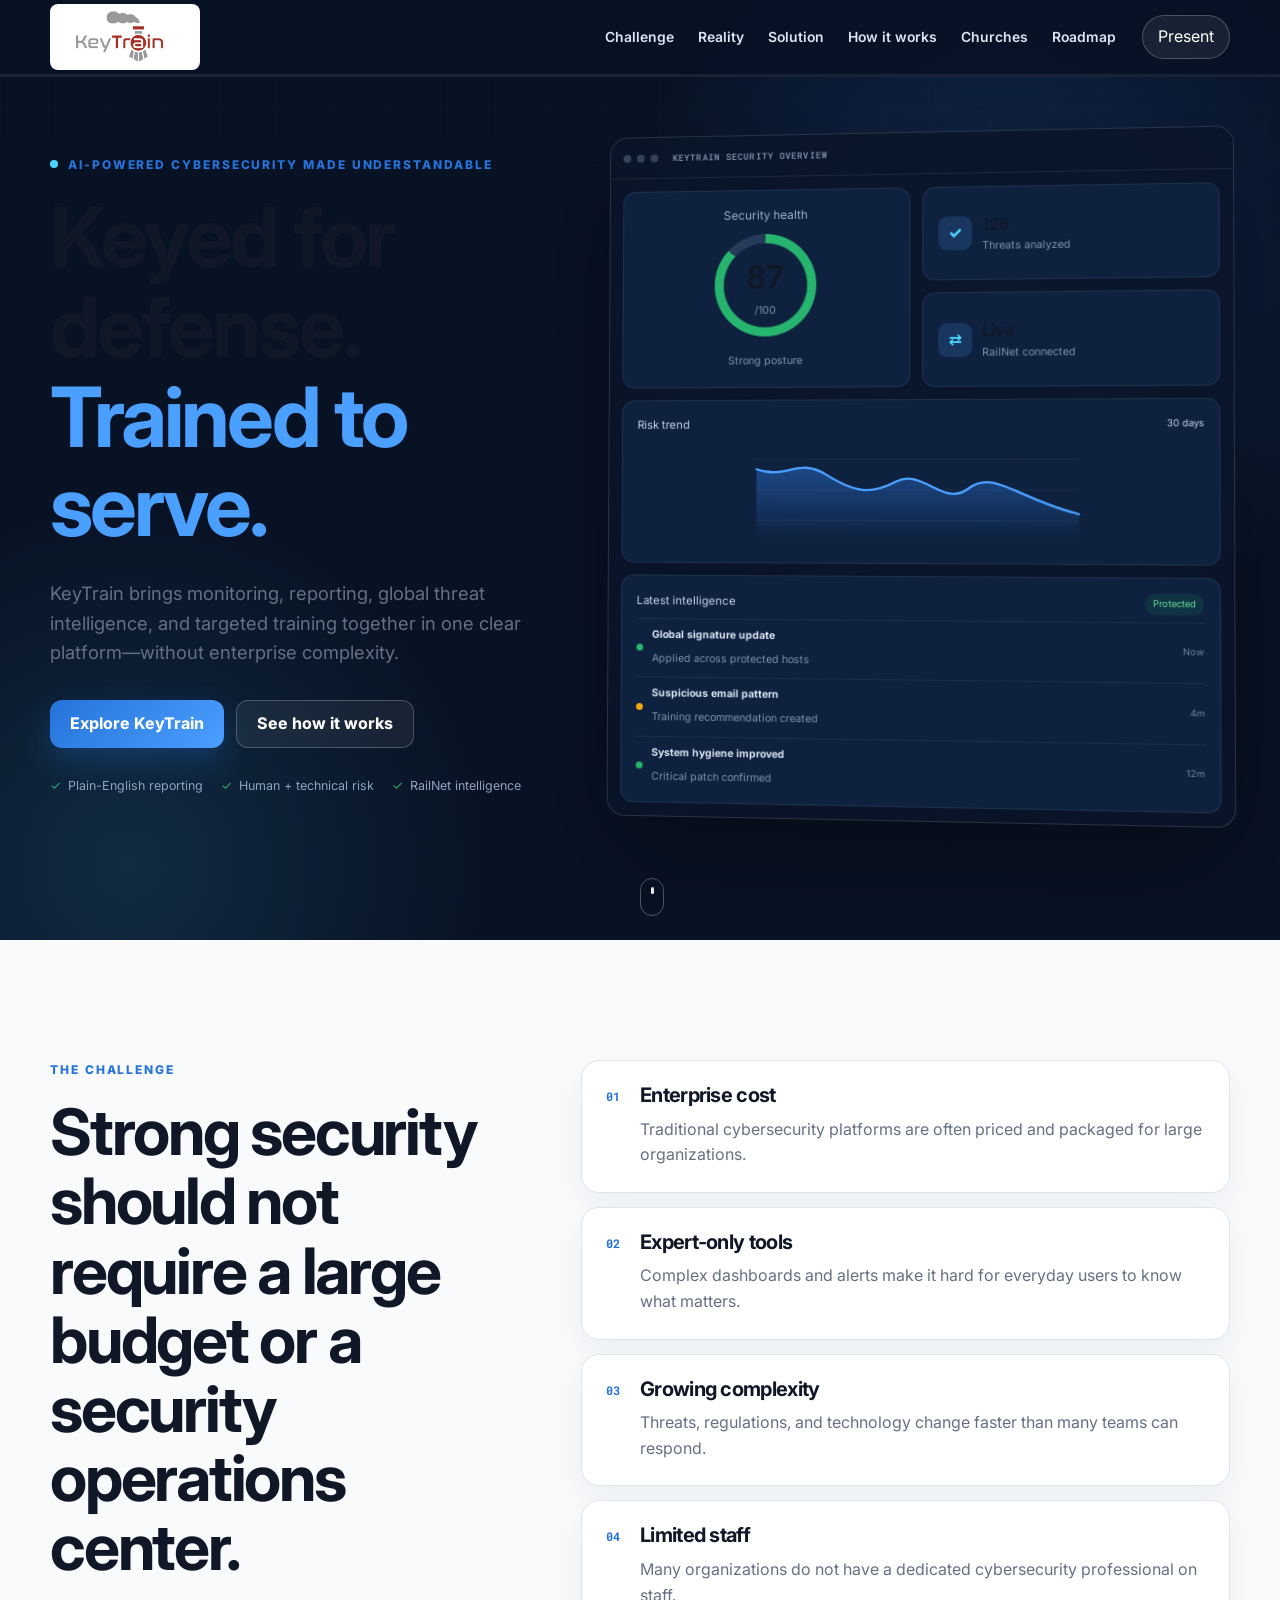
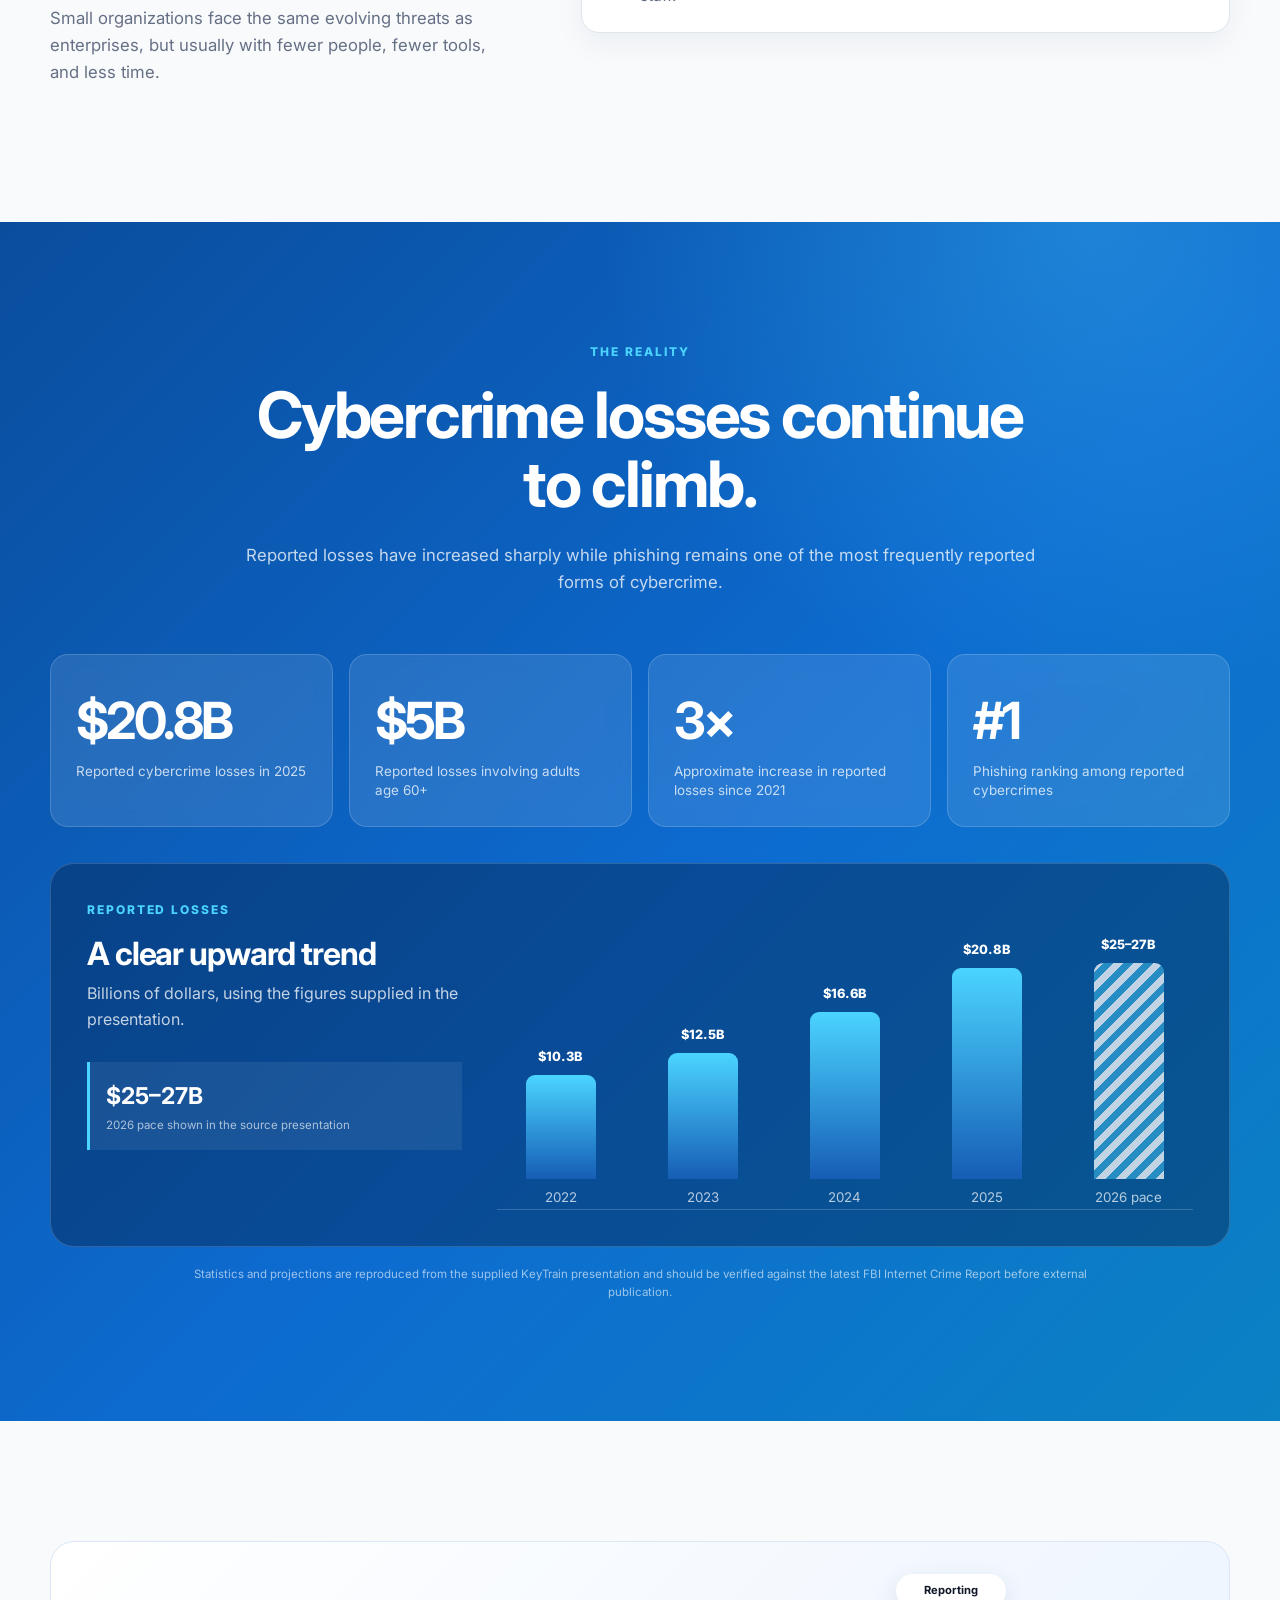
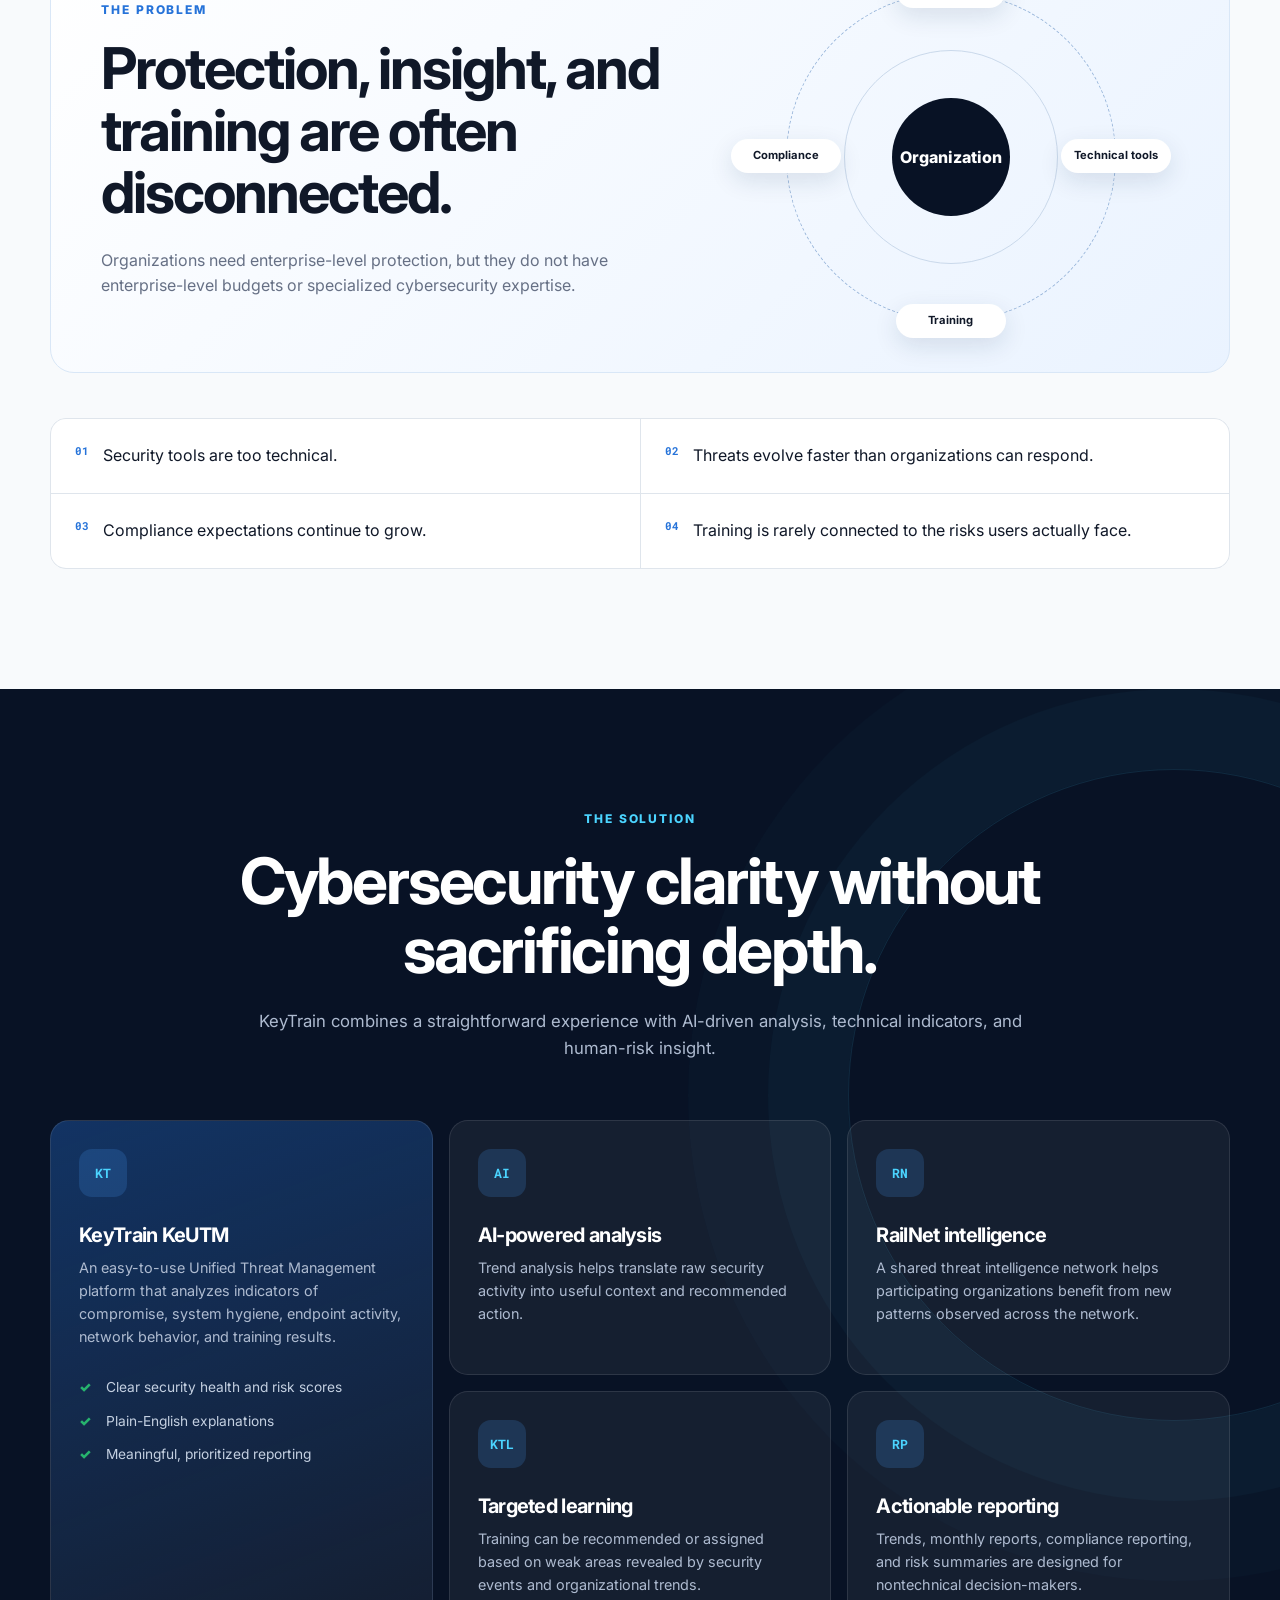
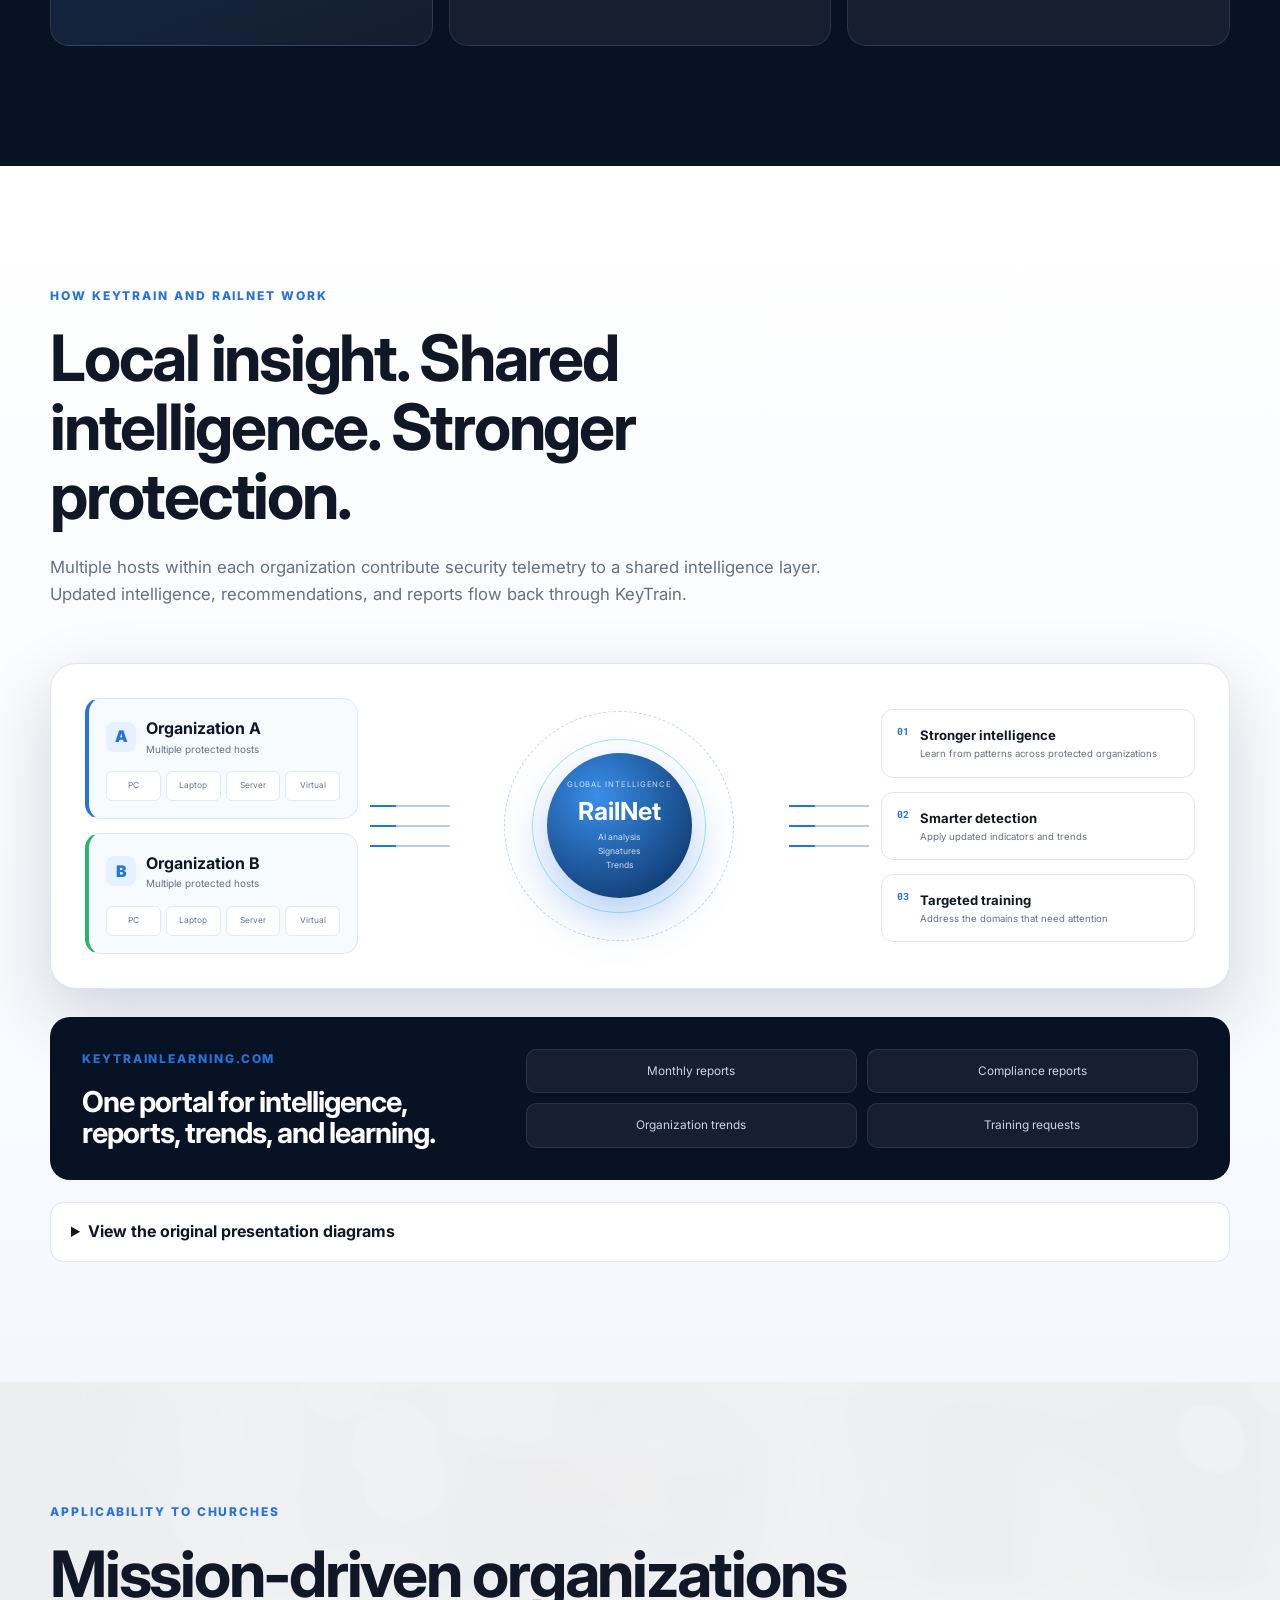
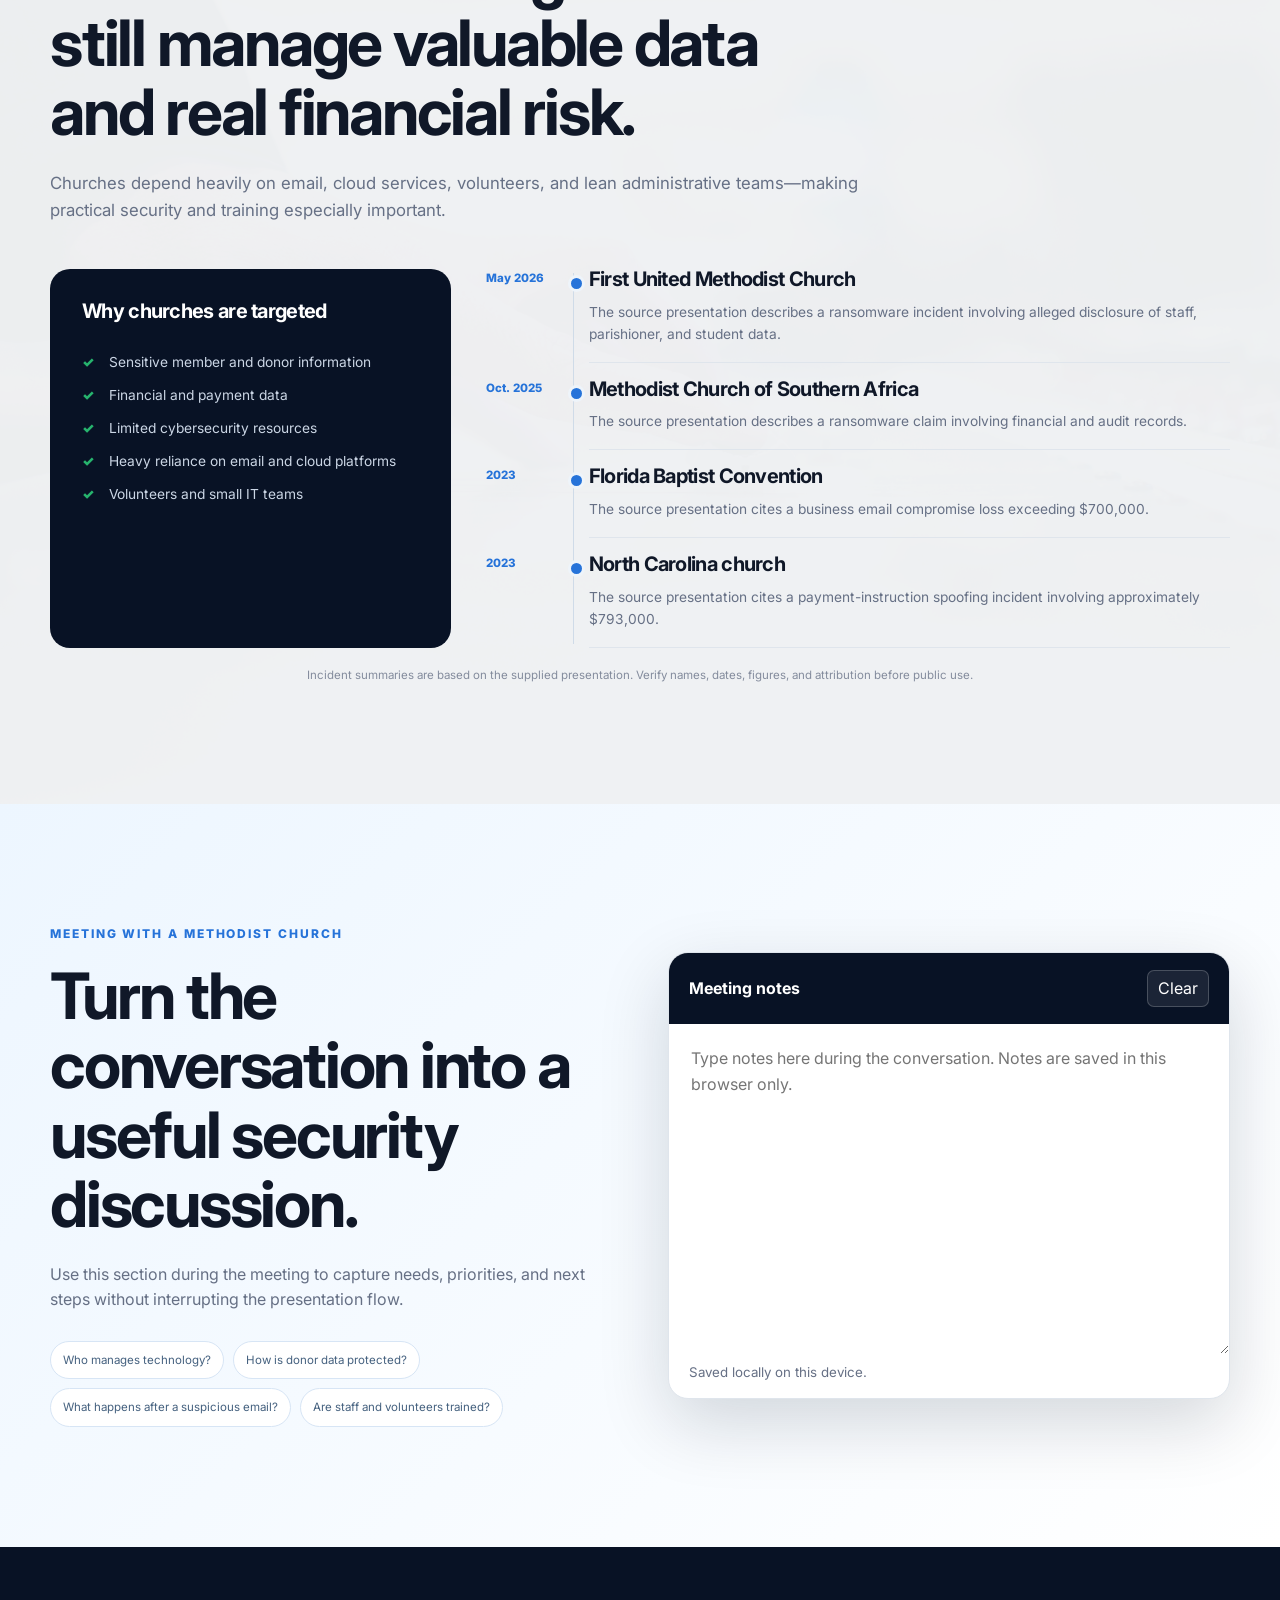
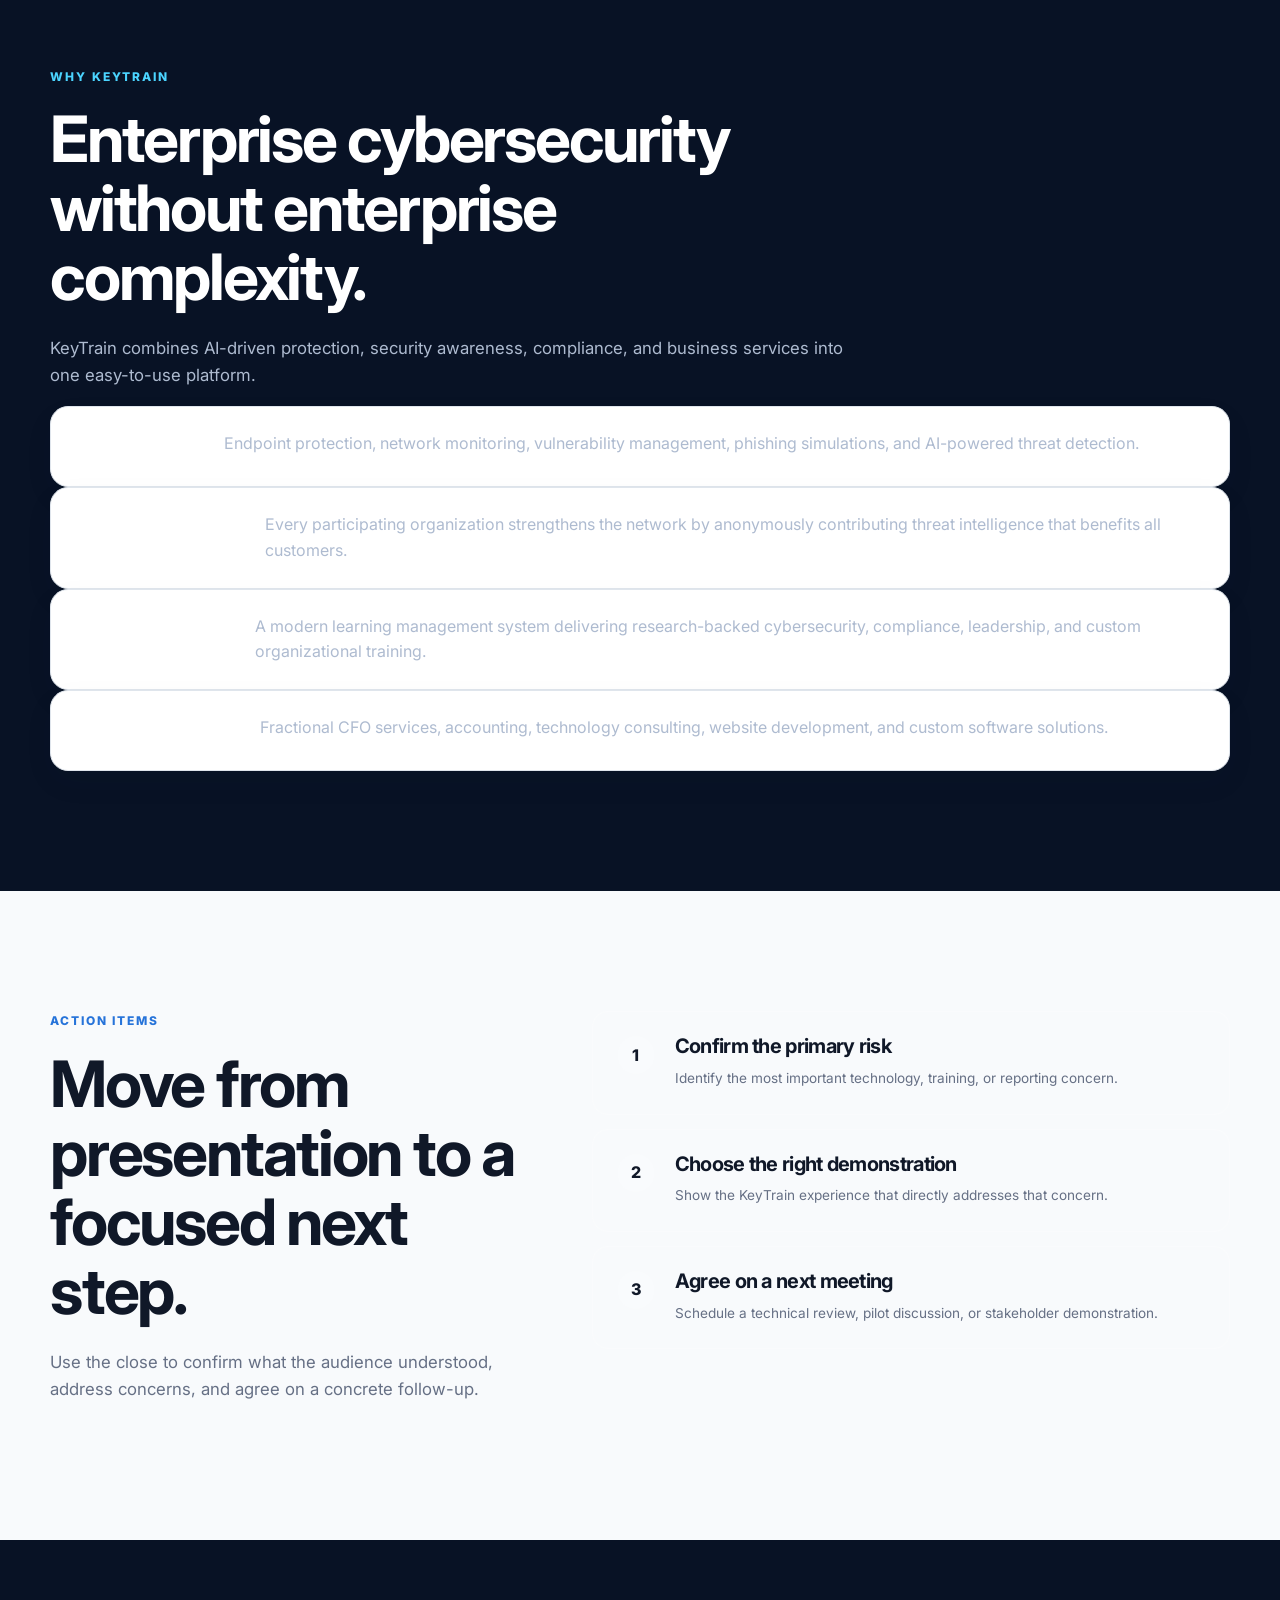
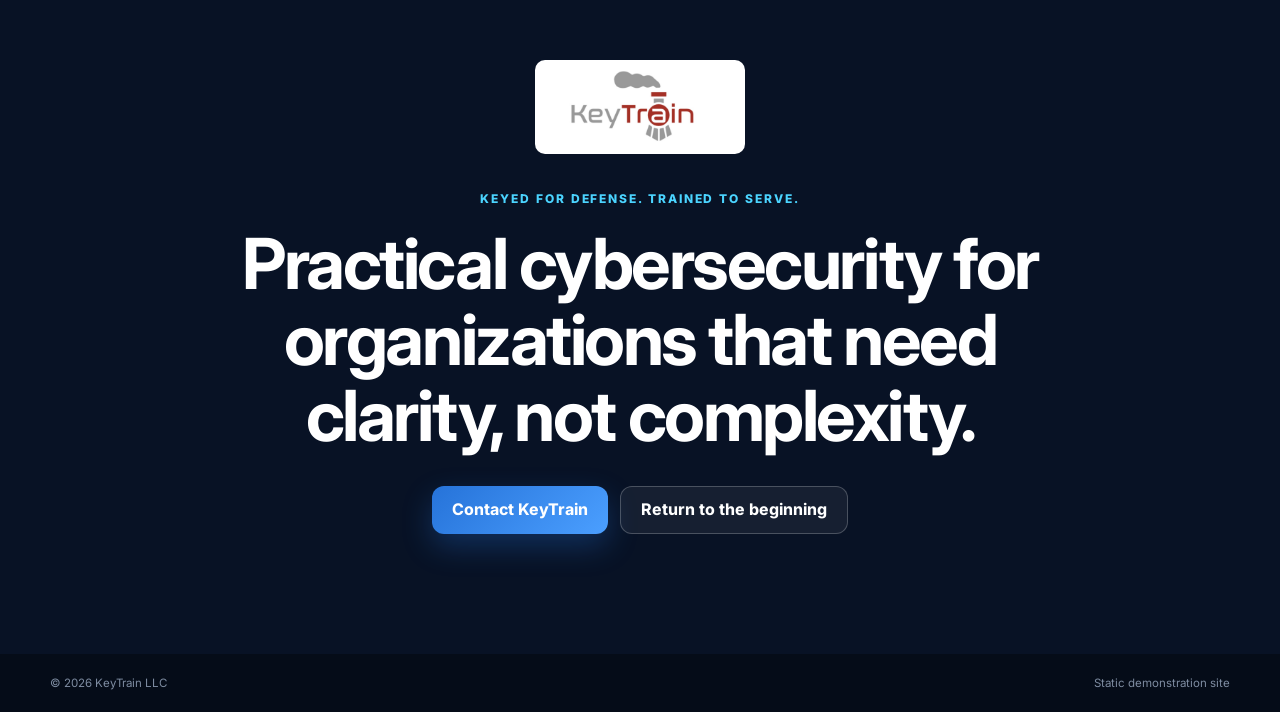
==== index.html @ 48231358 "Change hero section class to 'hero-light'" ====
<!doctype html>
<html lang="en">
<head>
  <meta charset="utf-8">
  <meta name="viewport" content="width=device-width, initial-scale=1">
  <meta name="description" content="KeyTrain cybersecurity platform presentation and product overview.">
  <meta name="theme-color" content="#0a1224">
  <title>KeyTrain | Keyed for Defense. Trained to Serve.</title>
  <link rel="preconnect" href="https://fonts.googleapis.com">
  <link rel="preconnect" href="https://fonts.gstatic.com" crossorigin>
  <link href="https://fonts.googleapis.com/css2?family=Inter:wght@400;500;600;700;800&family=Roboto+Mono:wght@500;600&display=swap" rel="stylesheet">
  <link rel="stylesheet" href="styles.css">
  <script defer src="script.js"></script>
</head>
<body>
  <a class="skip-link" href="#main">Skip to content</a>

  <header class="site-header" id="top">
    <nav class="nav shell" aria-label="Primary navigation">
      <a class="brand" href="#hero" aria-label="KeyTrain home">
        <img src="assets/keytrain-logo.png" alt="KeyTrain">
      </a>
      <button class="nav-toggle" type="button" aria-expanded="false" aria-controls="nav-links">
        <span></span><span></span><span></span>
        <span class="sr-only">Open menu</span>
      </button>
      <div class="nav-links" id="nav-links">
        <a href="#challenge">Challenge</a>
        <a href="#reality">Reality</a>
        <a href="#solution">Solution</a>
        <a href="#architecture">How it works</a>
        <a href="#churches">Churches</a>
        <a href="#roadmap">Roadmap</a>
      </div>
      <button class="present-button" id="present-button" type="button" title="Use arrow keys to move between sections">
        Present
      </button>
    </nav>
    <div class="reading-progress" aria-hidden="true"><span id="reading-progress"></span></div>
  </header>

  <main id="main">
    <section class="hero section hero-light" id="hero" data-section="Home">
      <div class="hero-grid shell">
        <div class="hero-copy reveal">
          <p class="eyebrow"><span class="pulse-dot"></span> AI-powered cybersecurity made understandable</p>
          <h1>Keyed for defense.<br><span>Trained to serve.</span></h1>
          <p class="hero-lead">
            KeyTrain brings monitoring, reporting, global threat intelligence, and targeted training together in one clear platform—without enterprise complexity.
          </p>
          <div class="hero-actions">
            <a class="button button-primary" href="#solution">Explore KeyTrain</a>
            <a class="button button-secondary" href="#architecture">See how it works</a>
          </div>
          <div class="hero-trust" aria-label="Key benefits">
            <span>Plain-English reporting</span>
            <span>Human + technical risk</span>
            <span>RailNet intelligence</span>
          </div>
        </div>

        <div class="hero-visual reveal" aria-label="Animated KeyTrain platform overview">
          <div class="dashboard-frame">
            <div class="window-bar">
              <span></span><span></span><span></span>
              <small>KEYTRAIN SECURITY OVERVIEW</small>
            </div>
            <div class="dashboard-grid">
              <article class="health-card">
                <p>Security health</p>
                <div class="score-ring" data-score="87">
                  <strong>87</strong><span>/100</span>
                </div>
                <small>Strong posture</small>
              </article>
              <article class="metric-card">
                <span class="metric-icon shield">✓</span>
                <div><strong>128</strong><small>Threats analyzed</small></div>
              </article>
              <article class="metric-card">
                <span class="metric-icon rail">⇄</span>
                <div><strong>Live</strong><small>RailNet connected</small></div>
              </article>
              <article class="activity-card">
                <div class="card-heading"><span>Risk trend</span><small>30 days</small></div>
                <svg viewBox="0 0 420 130" role="img" aria-label="Declining risk trend chart">
                  <defs>
                    <linearGradient id="area" x1="0" y1="0" x2="0" y2="1">
                      <stop offset="0%" stop-color="#2f80ed" stop-opacity=".42"/>
                      <stop offset="100%" stop-color="#2f80ed" stop-opacity="0"/>
                    </linearGradient>
                  </defs>
                  <path class="grid-line" d="M0 25H420M0 65H420M0 105H420"/>
                  <path class="area-line" d="M0,38 C40,52 55,22 92,45 S150,72 184,54 S245,88 278,63 S340,76 420,96 L420,130 L0,130Z"/>
                  <path class="trend-line" d="M0,38 C40,52 55,22 92,45 S150,72 184,54 S245,88 278,63 S340,76 420,96"/>
                </svg>
              </article>
              <article class="alert-card">
                <div class="card-heading"><span>Latest intelligence</span><span class="status-pill">Protected</span></div>
                <ul>
                  <li><span class="event-dot normal"></span><div><strong>Global signature update</strong><small>Applied across protected hosts</small></div><time>Now</time></li>
                  <li><span class="event-dot warn"></span><div><strong>Suspicious email pattern</strong><small>Training recommendation created</small></div><time>4m</time></li>
                  <li><span class="event-dot normal"></span><div><strong>System hygiene improved</strong><small>Critical patch confirmed</small></div><time>12m</time></li>
                </ul>
              </article>
            </div>
          </div>
        </div>
      </div>
      <a class="scroll-cue" href="#challenge" aria-label="Scroll to the challenge"><span></span></a>
    </section>

    <section class="section section-light" id="challenge" data-section="Challenge">
      <div class="shell split">
        <div class="section-heading reveal">
          <p class="eyebrow">The challenge</p>
          <h2>Strong security should not require a large budget or a security operations center.</h2>
          <p>Small organizations face the same evolving threats as enterprises, but usually with fewer people, fewer tools, and less time.</p>
        </div>
        <div class="feature-stack">
          <article class="feature-card reveal">
            <span class="feature-number">01</span>
            <div>
              <h3>Enterprise cost</h3>
              <p>Traditional cybersecurity platforms are often priced and packaged for large organizations.</p>
            </div>
          </article>
          <article class="feature-card reveal">
            <span class="feature-number">02</span>
            <div>
              <h3>Expert-only tools</h3>
              <p>Complex dashboards and alerts make it hard for everyday users to know what matters.</p>
            </div>
          </article>
          <article class="feature-card reveal">
            <span class="feature-number">03</span>
            <div>
              <h3>Growing complexity</h3>
              <p>Threats, regulations, and technology change faster than many teams can respond.</p>
            </div>
          </article>
          <article class="feature-card reveal">
            <span class="feature-number">04</span>
            <div>
              <h3>Limited staff</h3>
              <p>Many organizations do not have a dedicated cybersecurity professional on staff.</p>
            </div>
          </article>
        </div>
      </div>
    </section>

    <section class="section section-blue" id="reality" data-section="Reality">
      <div class="shell">
        <div class="section-heading centered reveal">
          <p class="eyebrow">The reality</p>
          <h2>Cybercrime losses continue to climb.</h2>
          <p>Reported losses have increased sharply while phishing remains one of the most frequently reported forms of cybercrime.</p>
        </div>

        <div class="stat-grid">
          <article class="stat-card reveal">
            <strong data-counter="20.8" data-decimals="1" data-prefix="$" data-suffix="B">0</strong>
            <span>Reported cybercrime losses in 2025</span>
          </article>
          <article class="stat-card reveal">
            <strong data-counter="5" data-prefix="$" data-suffix="B">0</strong>
            <span>Reported losses involving adults age 60+</span>
          </article>
          <article class="stat-card reveal">
            <strong data-counter="3" data-suffix="×">0</strong>
            <span>Approximate increase in reported losses since 2021</span>
          </article>
          <article class="stat-card reveal">
            <strong data-counter="1" data-prefix="#">0</strong>
            <span>Phishing ranking among reported cybercrimes</span>
          </article>
        </div>

        <div class="chart-panel reveal">
          <div class="chart-copy">
            <p class="eyebrow">Reported losses</p>
            <h3>A clear upward trend</h3>
            <p>Billions of dollars, using the figures supplied in the presentation.</p>
            <div class="chart-callout"><strong>$25–27B</strong><span>2026 pace shown in the source presentation</span></div>
          </div>
          <div class="bar-chart" role="img" aria-label="Cybercrime losses chart: 2022 10.3 billion, 2023 12.5 billion, 2024 16.6 billion, 2025 20.8 billion, and 2026 pace 25 to 27 billion">
            <div class="bar-item"><span class="bar-value">$10.3B</span><div class="bar" style="--height:38%"></div><small>2022</small></div>
            <div class="bar-item"><span class="bar-value">$12.5B</span><div class="bar" style="--height:46%"></div><small>2023</small></div>
            <div class="bar-item"><span class="bar-value">$16.6B</span><div class="bar" style="--height:61%"></div><small>2024</small></div>
            <div class="bar-item"><span class="bar-value">$20.8B</span><div class="bar" style="--height:77%"></div><small>2025</small></div>
            <div class="bar-item projected"><span class="bar-value">$25–27B</span><div class="bar" style="--height:100%"></div><small>2026 pace</small></div>
          </div>
        </div>
        <p class="source-note">Statistics and projections are reproduced from the supplied KeyTrain presentation and should be verified against the latest FBI Internet Crime Report before external publication.</p>
      </div>
    </section>

    <section class="section section-light" id="problem" data-section="Problem">
      <div class="shell">
        <div class="problem-panel reveal">
          <div class="problem-copy">
            <p class="eyebrow">The problem</p>
            <h2>Protection, insight, and training are often disconnected.</h2>
            <p>Organizations need enterprise-level protection, but they do not have enterprise-level budgets or specialized cybersecurity expertise.</p>
          </div>
          <div class="problem-orbit" aria-hidden="true">
            <div class="orbit-center">Organization</div>
            <span style="--angle:0deg">Technical tools</span>
            <span style="--angle:90deg">Training</span>
            <span style="--angle:180deg">Compliance</span>
            <span style="--angle:270deg">Reporting</span>
          </div>
        </div>
        <div class="problem-list">
          <p class="reveal"><span>01</span>Security tools are too technical.</p>
          <p class="reveal"><span>02</span>Threats evolve faster than organizations can respond.</p>
          <p class="reveal"><span>03</span>Compliance expectations continue to grow.</p>
          <p class="reveal"><span>04</span>Training is rarely connected to the risks users actually face.</p>
        </div>
      </div>
    </section>

    <section class="section section-dark solution" id="solution" data-section="Solution">
      <div class="shell">
        <div class="section-heading centered reveal">
          <p class="eyebrow">The solution</p>
          <h2>Cybersecurity clarity without sacrificing depth.</h2>
          <p>KeyTrain combines a straightforward experience with AI-driven analysis, technical indicators, and human-risk insight.</p>
        </div>

        <div class="solution-grid">
          <article class="solution-card featured reveal">
            <div class="solution-icon">KT</div>
            <h3>KeyTrain KeUTM</h3>
            <p>An easy-to-use Unified Threat Management platform that analyzes indicators of compromise, system hygiene, endpoint activity, network behavior, and training results.</p>
            <ul class="check-list">
              <li>Clear security health and risk scores</li>
              <li>Plain-English explanations</li>
              <li>Meaningful, prioritized reporting</li>
            </ul>
          </article>
          <article class="solution-card reveal">
            <div class="solution-icon">AI</div>
            <h3>AI-powered analysis</h3>
            <p>Trend analysis helps translate raw security activity into useful context and recommended action.</p>
          </article>
          <article class="solution-card reveal">
            <div class="solution-icon">RN</div>
            <h3>RailNet intelligence</h3>
            <p>A shared threat intelligence network helps participating organizations benefit from new patterns observed across the network.</p>
          </article>
          <article class="solution-card reveal">
            <div class="solution-icon">KTL</div>
            <h3>Targeted learning</h3>
            <p>Training can be recommended or assigned based on weak areas revealed by security events and organizational trends.</p>
          </article>
          <article class="solution-card reveal">
            <div class="solution-icon">RP</div>
            <h3>Actionable reporting</h3>
            <p>Trends, monthly reports, compliance reporting, and risk summaries are designed for nontechnical decision-makers.</p>
          </article>
        </div>
      </div>
    </section>

    <section class="section architecture" id="architecture" data-section="How it works">
      <div class="shell">
        <div class="section-heading reveal">
          <p class="eyebrow">How KeyTrain and RailNet work</p>
          <h2>Local insight. Shared intelligence. Stronger protection.</h2>
          <p>Multiple hosts within each organization contribute security telemetry to a shared intelligence layer. Updated intelligence, recommendations, and reports flow back through KeyTrain.</p>
        </div>

        <div class="flow-demo reveal" aria-label="High-level KeyTrain data flow">
          <div class="org-column">
            <article class="org-card org-a">
              <div class="org-title"><span>A</span><div><strong>Organization A</strong><small>Multiple protected hosts</small></div></div>
              <div class="host-row"><i>PC</i><i>Laptop</i><i>Server</i><i>Virtual</i></div>
            </article>
            <article class="org-card org-b">
              <div class="org-title"><span>B</span><div><strong>Organization B</strong><small>Multiple protected hosts</small></div></div>
              <div class="host-row"><i>PC</i><i>Laptop</i><i>Server</i><i>Virtual</i></div>
            </article>
          </div>

          <div class="flow-lines left-lines" aria-hidden="true">
            <span></span><span></span><span></span>
          </div>

          <article class="railnet-core">
            <div class="core-ring ring-one"></div>
            <div class="core-ring ring-two"></div>
            <div class="core-content">
              <small>GLOBAL INTELLIGENCE</small>
              <strong>RailNet</strong>
              <span>AI analysis</span>
              <span>Signatures</span>
              <span>Trends</span>
            </div>
          </article>

          <div class="flow-lines right-lines" aria-hidden="true">
            <span></span><span></span><span></span>
          </div>

          <div class="outcome-column">
            <article><span>01</span><div><strong>Stronger intelligence</strong><small>Learn from patterns across protected organizations</small></div></article>
            <article><span>02</span><div><strong>Smarter detection</strong><small>Apply updated indicators and trends</small></div></article>
            <article><span>03</span><div><strong>Targeted training</strong><small>Address the domains that need attention</small></div></article>
          </div>
        </div>

        <div class="portal-strip reveal">
          <div>
            <p class="eyebrow">KeyTrainLearning.com</p>
            <h3>One portal for intelligence, reports, trends, and learning.</h3>
          </div>
          <div class="portal-items">
            <span>Monthly reports</span><span>Compliance reports</span><span>Organization trends</span><span>Training requests</span>
          </div>
        </div>

        <details class="original-diagram reveal">
          <summary>View the original presentation diagrams</summary>
          <div class="diagram-grid">
            <figure><img src="assets/keytrain-data-flow.png" alt="Original KeyTrain high-level data flow diagram"><figcaption>High-level data flow</figcaption></figure>
            <figure><img src="assets/railnet-overview.png" alt="Original RailNet architecture diagram"><figcaption>RailNet overview</figcaption></figure>
          </div>
        </details>
      </div>
    </section>

    <section class="section section-light churches" id="churches" data-section="Churches">
      <div class="shell">
        <div class="section-heading reveal">
          <p class="eyebrow">Applicability to churches</p>
          <h2>Mission-driven organizations still manage valuable data and real financial risk.</h2>
          <p>Churches depend heavily on email, cloud services, volunteers, and lean administrative teams—making practical security and training especially important.</p>
        </div>

        <div class="church-grid">
          <div class="why-card reveal">
            <h3>Why churches are targeted</h3>
            <ul class="check-list dark-checks">
              <li>Sensitive member and donor information</li>
              <li>Financial and payment data</li>
              <li>Limited cybersecurity resources</li>
              <li>Heavy reliance on email and cloud platforms</li>
              <li>Volunteers and small IT teams</li>
            </ul>
          </div>
          <div class="incident-timeline">
            <article class="incident reveal">
              <time>May 2026</time><div><h3>First United Methodist Church</h3><p>The source presentation describes a ransomware incident involving alleged disclosure of staff, parishioner, and student data.</p></div>
            </article>
            <article class="incident reveal">
              <time>Oct. 2025</time><div><h3>Methodist Church of Southern Africa</h3><p>The source presentation describes a ransomware claim involving financial and audit records.</p></div>
            </article>
            <article class="incident reveal">
              <time>2023</time><div><h3>Florida Baptist Convention</h3><p>The source presentation cites a business email compromise loss exceeding $700,000.</p></div>
            </article>
            <article class="incident reveal">
              <time>2023</time><div><h3>North Carolina church</h3><p>The source presentation cites a payment-instruction spoofing incident involving approximately $793,000.</p></div>
            </article>
          </div>
        </div>
        <p class="source-note">Incident summaries are based on the supplied presentation. Verify names, dates, figures, and attribution before public use.</p>
      </div>
    </section>

    <section class="section meeting" id="meeting" data-section="Meeting">
      <div class="shell meeting-grid">
        <div class="meeting-copy reveal">
          <p class="eyebrow">Meeting with a Methodist church</p>
          <h2>Turn the conversation into a useful security discussion.</h2>
          <p>Use this section during the meeting to capture needs, priorities, and next steps without interrupting the presentation flow.</p>
          <div class="question-chips">
            <span>Who manages technology?</span>
            <span>How is donor data protected?</span>
            <span>What happens after a suspicious email?</span>
            <span>Are staff and volunteers trained?</span>
          </div>
        </div>
        <div class="notes-card reveal">
          <div class="notes-head"><strong>Meeting notes</strong><button type="button" id="clear-notes">Clear</button></div>
          <textarea id="meeting-notes" aria-label="Meeting notes" placeholder="Type notes here during the conversation. Notes are saved in this browser only."></textarea>
          <small>Saved locally on this device.</small>
        </div>
      </div>
    </section>

    <!-- <section class="section section-dark contracting" id="contracting" data-section="Government contracting">
      <div class="shell">
        <div class="section-heading centered reveal">
          <p class="eyebrow">Government contracting</p>
          <h2>Build the foundation, then pursue work relationally.</h2>
        </div>
        <div class="contract-steps">
          <article class="reveal"><span>01</span><h3>Register the business</h3><p>Maintain the legal entity, EIN, registrations, and core company records.</p></article>
          <article class="reveal"><span>02</span><h3>Register in SAM.gov</h3><p>Create and maintain the federal contractor profile needed for eligibility.</p></article>
          <article class="reveal"><span>03</span><h3>Confirm identifiers</h3><p>Keep the UEI active and select NAICS codes aligned to the services offered.</p></article>
          <article class="reveal"><span>04</span><h3>Prepare capabilities</h3><p>Develop a concise capabilities statement with services, differentiators, and contact information.</p></article>
          <article class="reveal"><span>05</span><h3>Support accounting</h3><p>Use appropriate accounting and timekeeping processes for the contract environment.</p></article>
          <article class="reveal"><span>06</span><h3>Pursue relationships</h3><p>Build trust with agencies, primes, partners, and local contracting communities.</p></article>
        </div>
      </div>
    </section> -->

<section class="section section-dark" id="why-keytrain" data-section="Why KeyTrain">
  <div class="shell">

    <div class="section-heading reveal">
      <p class="eyebrow">Why KeyTrain</p>
      <h2>Enterprise cybersecurity without enterprise complexity.</h2>
      <p>KeyTrain combines AI-driven protection, security awareness, compliance, and business services into one easy-to-use platform.</p>
    </div>

    <div class="feature-grid reveal">

      <article class="feature-card">
        <h3>Cybersecurity</h3>
        <p>Endpoint protection, network monitoring, vulnerability management, phishing simulations, and AI-powered threat detection.</p>
      </article>

      <article class="feature-card">
        <h3>RailNet Intelligence</h3>
        <p>Every participating organization strengthens the network by anonymously contributing threat intelligence that benefits all customers.</p>
      </article>

      <article class="feature-card">
        <h3>KeyTrain Learning</h3>
        <p>A modern learning management system delivering research-backed cybersecurity, compliance, leadership, and custom organizational training.</p>
      </article>

      <article class="feature-card">
        <h3>Business Services</h3>
        <p>Fractional CFO services, accounting, technology consulting, website development, and custom software solutions.</p>
      </article>

    </div>

  </div>
</section>

    <section class="section section-light action" id="action" data-section="Action items">
      <div class="shell action-grid">
        <div class="section-heading reveal">
          <p class="eyebrow">Action items</p>
          <h2>Move from presentation to a focused next step.</h2>
          <p>Use the close to confirm what the audience understood, address concerns, and agree on a concrete follow-up.</p>
        </div>
        <div class="action-list">
          <article class="reveal"><span>1</span><div><h3>Confirm the primary risk</h3><p>Identify the most important technology, training, or reporting concern.</p></div></article>
          <article class="reveal"><span>2</span><div><h3>Choose the right demonstration</h3><p>Show the KeyTrain experience that directly addresses that concern.</p></div></article>
          <article class="reveal"><span>3</span><div><h3>Agree on a next meeting</h3><p>Schedule a technical review, pilot discussion, or stakeholder demonstration.</p></div></article>
        </div>
      </div>
    </section>

    <section class="section closing section-dark" id="contact" data-section="Close">
      <div class="shell closing-card reveal">
        <img src="assets/keytrain-logo.png" alt="KeyTrain">
        <p class="eyebrow">Keyed for defense. Trained to serve.</p>
        <h2>Practical cybersecurity for organizations that need clarity, not complexity.</h2>
        <div class="hero-actions">
          <a class="button button-primary" href="mailto:hr@keytrainsecure.com">Contact KeyTrain</a>
          <a class="button button-secondary" href="#hero">Return to the beginning</a>
        </div>
      </div>
    </section>
  </main>

  <footer class="footer">
    <div class="shell">
      <span>© <span id="year"></span> KeyTrain LLC</span>
      <span>Static demonstration site</span>
    </div>
  </footer>

  <div class="present-hud" id="present-hud" aria-live="polite">
    <span id="present-label">Home</span>
    <span>← → or ↑ ↓ to navigate · Esc to exit</span>
  </div>
</body>
</html>
---- styles.css ----
:root {
  --ink: #101828;
  --muted: #667085;
  --line: #dfe5ec;
  --paper: #f8fafc;
  --white: #ffffff;
  --navy: #081225;
  --navy-2: #0d1d38;
  --blue: #2673d9;
  --blue-bright: #4b9fff;
  --cyan: #4bd4ff;
  --red: #c93434;
  --green: #27b46e;
  --amber: #f3a712;
  --shadow: 0 24px 70px rgba(4, 17, 37, .16);
  --radius: 24px;
  --shell: min(1180px, calc(100vw - 40px));
}

* { box-sizing: border-box; }
html { scroll-behavior: smooth; }
body {
  margin: 0;
  color: var(--ink);
  background: var(--white);
  font-family: Inter, system-ui, -apple-system, BlinkMacSystemFont, "Segoe UI", sans-serif;
  line-height: 1.6;
  overflow-x: hidden;
}
body.presentation-mode {
  scroll-snap-type: y mandatory;
  overflow-y: auto;
}
body.presentation-mode .section {
  min-height: 100vh;
  scroll-snap-align: start;
  scroll-snap-stop: always;
  display: flex;
  align-items: center;
}
body.presentation-mode .site-header { transform: translateY(-100%); }
body.presentation-mode .present-hud { display: flex; }

img { max-width: 100%; display: block; }
button, textarea { font: inherit; }
a { color: inherit; }
h1, h2, h3, p { margin-top: 0; }
h1, h2, h3 { line-height: 1.08; letter-spacing: -.035em; }
h2 { font-size: clamp(2.2rem, 5vw, 4.6rem); margin-bottom: 24px; }
h3 { font-size: 1.25rem; margin-bottom: 10px; }
p { color: var(--muted); }
.shell { width: var(--shell); margin-inline: auto; }
.section { position: relative; padding: 120px 0; overflow: hidden; }
.section-dark { background: var(--navy); color: var(--white); }
.section-dark p { color: #aebbd0; }
.section-light { background: var(--paper); }
.section-blue {
  color: var(--white);
  background:
    radial-gradient(circle at 85% 0%, rgba(75, 212, 255, .28), transparent 30%),
    linear-gradient(135deg, #0a4d9d 0%, #0d6bd0 55%, #0b82c4 100%);
}
.section-blue p { color: rgba(255,255,255,.76); }

.sr-only {
  position: absolute; width: 1px; height: 1px; padding: 0; margin: -1px;
  overflow: hidden; clip: rect(0,0,0,0); white-space: nowrap; border: 0;
}
.skip-link {
  position: fixed; left: 16px; top: -60px; z-index: 9999;
  background: var(--white); padding: 10px 16px; border-radius: 8px;
}
.skip-link:focus { top: 16px; }

.site-header {
  position: fixed; inset: 0 0 auto 0; z-index: 1000;
  background: rgba(8,18,37,.82); backdrop-filter: blur(18px);
  border-bottom: 1px solid rgba(255,255,255,.08);
  transition: transform .3s ease;
}
.nav { height: 74px; display: flex; align-items: center; gap: 26px; }
.brand { width: 150px; background: #fff; padding: 5px 10px; border-radius: 8px; }
.nav-links { display: flex; gap: 24px; margin-left: auto; }
.nav-links a {
  color: #dce5f3; text-decoration: none; font-size: .87rem; font-weight: 600;
  transition: color .2s ease;
}
.nav-links a:hover, .nav-links a.active { color: var(--cyan); }
.present-button {
  border: 1px solid rgba(255,255,255,.22); background: rgba(255,255,255,.07);
  color: #fff; border-radius: 999px; padding: 8px 15px; cursor: pointer;
}
.nav-toggle { display: none; border: 0; background: none; padding: 5px; }
.nav-toggle span:not(.sr-only) { display: block; width: 24px; height: 2px; margin: 5px; background: #fff; }
.reading-progress { height: 2px; background: rgba(255,255,255,.07); }
.reading-progress span { display: block; width: 0; height: 100%; background: var(--cyan); }

.eyebrow {
  display: flex; align-items: center; gap: 10px; margin-bottom: 18px;
  color: var(--blue) !important; text-transform: uppercase; letter-spacing: .16em;
  font-size: .75rem; font-weight: 800;
}
.section-dark .eyebrow, .section-blue .eyebrow { color: var(--cyan) !important; }
.pulse-dot {
  width: 8px; height: 8px; border-radius: 50%; background: var(--cyan);
  box-shadow: 0 0 0 0 rgba(75,212,255,.55); animation: pulse 2s infinite;
}
@keyframes pulse { 70% { box-shadow: 0 0 0 10px rgba(75,212,255,0); } }

.hero {
  min-height: 100vh; display: flex; align-items: center; padding-top: 130px;
  background:
    radial-gradient(circle at 78% 30%, rgba(38,115,217,.26), transparent 32%),
    radial-gradient(circle at 10% 92%, rgba(75,212,255,.13), transparent 25%),
    var(--navy);
}
.hero::before {
  content: ""; position: absolute; inset: 0; opacity: .13;
  background-image: linear-gradient(rgba(255,255,255,.08) 1px, transparent 1px),
                    linear-gradient(90deg, rgba(255,255,255,.08) 1px, transparent 1px);
  background-size: 55px 55px;
  mask-image: linear-gradient(to bottom, black, transparent 85%);
}
.hero-grid { position: relative; z-index: 1; display: grid; grid-template-columns: .88fr 1.12fr; gap: 58px; align-items: center; }
.hero h1 { font-size: clamp(3.3rem, 6.5vw, 6.2rem); margin-bottom: 28px; }
.hero h1 span { color: var(--blue-bright); }
.hero-lead { font-size: 1.15rem; max-width: 660px; }
.hero-actions { display: flex; gap: 12px; flex-wrap: wrap; margin-top: 32px; }
.button {
  display: inline-flex; align-items: center; justify-content: center;
  min-height: 48px; padding: 0 20px; border-radius: 12px;
  text-decoration: none; font-weight: 750; transition: transform .2s, box-shadow .2s;
}
.button:hover { transform: translateY(-2px); }
.button-primary { color: #fff; background: linear-gradient(135deg, var(--blue), #4b9fff); box-shadow: 0 12px 30px rgba(38,115,217,.3); }
.button-secondary { color: #fff; border: 1px solid rgba(255,255,255,.22); background: rgba(255,255,255,.06); }
.hero-trust { display: flex; gap: 18px; flex-wrap: wrap; margin-top: 28px; color: #8fa2bf; font-size: .78rem; }
.hero-trust span::before { content: "✓"; color: var(--green); margin-right: 7px; }

.dashboard-frame {
  background: rgba(9,20,40,.9); border: 1px solid rgba(255,255,255,.13);
  border-radius: 18px; box-shadow: 0 40px 110px rgba(0,0,0,.38);
  overflow: hidden; transform: perspective(1200px) rotateY(-4deg) rotateX(1deg);
}
.window-bar { height: 42px; display: flex; align-items: center; gap: 6px; padding: 0 13px; border-bottom: 1px solid rgba(255,255,255,.08); }
.window-bar span { width: 8px; height: 8px; border-radius: 50%; background: #34435d; }
.window-bar small { margin-left: 9px; color: #7e91ad; font: 600 .58rem Roboto Mono, monospace; letter-spacing: .12em; }
.dashboard-grid { display: grid; grid-template-columns: 1fr 1fr; gap: 12px; padding: 13px; }
.dashboard-grid article { background: #0e213f; border: 1px solid rgba(255,255,255,.07); border-radius: 13px; padding: 15px; }
.health-card { grid-row: span 2; text-align: center; }
.health-card p { color: #9bb0cd; font-size: .75rem; margin-bottom: 10px; }
.score-ring {
  width: 104px; height: 104px; margin: 0 auto 10px; border-radius: 50%;
  display: grid; place-content: center; background:
    radial-gradient(circle at center, #0e213f 57%, transparent 59%),
    conic-gradient(var(--green) 0 87%, #263b59 87% 100%);
}
.score-ring strong { font-size: 2rem; }
.score-ring span, .health-card small, .metric-card small, .alert-card small { color: #7e93af; font-size: .67rem; }
.metric-card { display: flex; align-items: center; gap: 10px; }
.metric-icon { width: 34px; height: 34px; display: grid; place-content: center; border-radius: 9px; background: rgba(75,159,255,.16); color: var(--cyan); font-weight: 800; }
.metric-card strong { display: block; font-size: 1rem; }
.metric-card small { display: block; }
.activity-card { grid-column: 1 / -1; }
.card-heading { display: flex; justify-content: space-between; align-items: center; margin-bottom: 7px; color: #c6d3e6; font-size: .72rem; }
.activity-card svg { width: 100%; height: 100px; }
.grid-line { fill: none; stroke: rgba(255,255,255,.07); }
.area-line { fill: url(#area); }
.trend-line { fill: none; stroke: var(--blue-bright); stroke-width: 3; stroke-linecap: round; }
.alert-card { grid-column: 1 / -1; }
.status-pill { color: #61d89a; background: rgba(39,180,110,.12); padding: 3px 8px; border-radius: 999px; font-size: .58rem; }
.alert-card ul { margin: 0; padding: 0; list-style: none; display: grid; gap: 8px; }
.alert-card li { display: grid; grid-template-columns: auto 1fr auto; align-items: center; gap: 9px; padding-top: 8px; border-top: 1px solid rgba(255,255,255,.06); }
.alert-card strong { display: block; color: #dbe6f5; font-size: .66rem; }
.alert-card time { color: #6f85a3; font-size: .58rem; }
.event-dot { width: 7px; height: 7px; border-radius: 50%; }
.event-dot.normal { background: var(--green); }
.event-dot.warn { background: var(--amber); }
.scroll-cue { position: absolute; bottom: 24px; left: 50%; width: 24px; height: 38px; border: 1px solid rgba(255,255,255,.3); border-radius: 999px; }
.scroll-cue span { position: absolute; top: 8px; left: 10px; width: 3px; height: 7px; border-radius: 5px; background: #fff; animation: scrollcue 1.6s infinite; }
@keyframes scrollcue { 0% { transform: translateY(0); opacity: 1; } 100% { transform: translateY(12px); opacity: 0; } }

.split { display: grid; grid-template-columns: .82fr 1.18fr; gap: 80px; align-items: start; }
.section-heading { max-width: 820px; }
.section-heading p:not(.eyebrow) { font-size: 1.05rem; }
.section-heading.centered { text-align: center; margin: 0 auto 58px; }
.section-heading.centered .eyebrow { justify-content: center; }
.feature-stack { display: grid; gap: 14px; }
.feature-card { display: grid; grid-template-columns: auto 1fr; gap: 20px; padding: 24px; background: var(--white); border: 1px solid var(--line); border-radius: 18px; box-shadow: 0 12px 30px rgba(12,35,65,.05); }
.feature-card p { margin-bottom: 0; }
.feature-number { font: 700 .75rem Roboto Mono, monospace; color: var(--blue); padding-top: 3px; }

.stat-grid { display: grid; grid-template-columns: repeat(4, 1fr); gap: 16px; }
.stat-card { background: rgba(255,255,255,.11); border: 1px solid rgba(255,255,255,.16); border-radius: 18px; padding: 25px; backdrop-filter: blur(10px); }
.stat-card strong { display: block; font-size: clamp(2rem, 4vw, 3.4rem); letter-spacing: -.06em; }
.stat-card span { display: block; color: rgba(255,255,255,.75); font-size: .84rem; line-height: 1.45; }
.chart-panel { display: grid; grid-template-columns: .35fr .65fr; gap: 35px; margin-top: 36px; padding: 36px; border-radius: var(--radius); background: rgba(5,33,73,.42); border: 1px solid rgba(255,255,255,.16); }
.chart-copy h3 { font-size: 2rem; }
.chart-callout { margin-top: 30px; padding: 16px; border-left: 3px solid var(--cyan); background: rgba(255,255,255,.07); }
.chart-callout strong, .chart-callout span { display: block; }
.chart-callout strong { font-size: 1.45rem; }
.chart-callout span { font-size: .72rem; color: rgba(255,255,255,.64); }
.bar-chart { height: 310px; display: flex; align-items: flex-end; justify-content: space-around; gap: 14px; padding-top: 35px; border-bottom: 1px solid rgba(255,255,255,.18); }
.bar-item { height: 100%; flex: 1; display: flex; flex-direction: column; justify-content: flex-end; align-items: center; gap: 8px; }
.bar { width: min(70px, 75%); height: 0; border-radius: 9px 9px 0 0; background: linear-gradient(to top, #165db5, var(--cyan)); transition: height 1.1s cubic-bezier(.2,.8,.2,1); }
.bar-chart.animated .bar { height: var(--height); }
.bar-value { font-weight: 800; font-size: .8rem; opacity: 0; transform: translateY(8px); transition: .4s .8s; }
.bar-chart.animated .bar-value { opacity: 1; transform: none; }
.bar-item small { color: rgba(255,255,255,.7); }
.bar-item.projected .bar { background: repeating-linear-gradient(135deg, rgba(255,255,255,.75) 0 7px, rgba(75,212,255,.45) 7px 14px); }
.source-note { margin: 18px auto 0; max-width: 920px; text-align: center; font-size: .72rem; opacity: .78; }

.problem-panel { display: grid; grid-template-columns: 1fr .8fr; gap: 50px; align-items: center; padding: 50px; border-radius: var(--radius); background: linear-gradient(135deg, #fff, #eaf3ff); border: 1px solid #d9e7f7; }
.problem-copy h2 { font-size: clamp(2.4rem, 4.5vw, 4rem); }
.problem-orbit { width: 330px; height: 330px; margin: auto; position: relative; border: 1px dashed #9db9dc; border-radius: 50%; animation: rotate 24s linear infinite; }
.problem-orbit::before { content: ""; position: absolute; inset: 57px; border: 1px solid #cad9eb; border-radius: 50%; }
.orbit-center { position: absolute; inset: 105px; display: grid; place-content: center; border-radius: 50%; background: var(--navy); color: #fff; font-weight: 800; animation: counterrotate 24s linear infinite; }
.problem-orbit span { position: absolute; top: 50%; left: 50%; width: 110px; margin: -18px -55px; padding: 8px; text-align: center; border-radius: 999px; background: #fff; box-shadow: 0 8px 25px rgba(20,50,80,.12); font-size: .7rem; font-weight: 700; transform: rotate(var(--angle)) translateX(165px) rotate(calc(var(--angle) * -1)); }
@keyframes rotate { to { transform: rotate(360deg); } }
@keyframes counterrotate { to { transform: rotate(-360deg); } }
.problem-list { display: grid; grid-template-columns: repeat(2,1fr); gap: 1px; margin-top: 45px; background: var(--line); border: 1px solid var(--line); border-radius: 16px; overflow: hidden; }
.problem-list p { display: flex; gap: 14px; margin: 0; padding: 24px; background: #fff; color: var(--ink); }
.problem-list span { color: var(--blue); font: 700 .7rem Roboto Mono, monospace; }

.solution::after { content: ""; position: absolute; width: 650px; height: 650px; right: -220px; top: 80px; border: 1px solid rgba(75,212,255,.12); border-radius: 50%; box-shadow: 0 0 0 80px rgba(75,212,255,.03), 0 0 0 160px rgba(75,212,255,.02); }
.solution .shell { position: relative; z-index: 1; }
.solution-grid { display: grid; grid-template-columns: repeat(3,1fr); gap: 16px; }
.solution-card { min-height: 255px; padding: 28px; border-radius: 19px; background: rgba(255,255,255,.055); border: 1px solid rgba(255,255,255,.1); }
.solution-card.featured { grid-row: span 2; min-height: 526px; background: linear-gradient(160deg, rgba(38,115,217,.35), rgba(255,255,255,.05)); }
.solution-icon { width: 48px; height: 48px; display: grid; place-content: center; margin-bottom: 28px; border-radius: 13px; background: rgba(75,159,255,.18); color: var(--cyan); font: 800 .8rem Roboto Mono, monospace; }
.solution-card p { font-size: .9rem; }
.check-list { list-style: none; padding: 0; margin: 28px 0 0; display: grid; gap: 11px; }
.check-list li { position: relative; padding-left: 27px; color: #c4d0e1; font-size: .86rem; }
.check-list li::before { content: "✓"; position: absolute; left: 0; color: var(--green); font-weight: 900; }

.architecture { background: linear-gradient(#fff, #f4f8fd); }
.flow-demo { display: grid; grid-template-columns: 1fr 80px 1.15fr 80px 1.15fr; align-items: center; gap: 12px; margin-top: 55px; padding: 34px; border: 1px solid var(--line); border-radius: 26px; background: #fff; box-shadow: var(--shadow); }
.org-column, .outcome-column { display: grid; gap: 14px; }
.org-card { border-radius: 15px; padding: 17px; background: #f7faff; border: 1px solid #dce8f5; }
.org-a { border-left: 4px solid var(--blue); }
.org-b { border-left: 4px solid var(--green); }
.org-title { display: flex; gap: 10px; align-items: center; }
.org-title > span { width: 30px; height: 30px; display: grid; place-content: center; border-radius: 8px; background: #e6f1ff; color: var(--blue); font-weight: 900; }
.org-title strong, .org-title small { display: block; }
.org-title small { color: var(--muted); font-size: .62rem; }
.host-row { display: grid; grid-template-columns: repeat(4,1fr); gap: 5px; margin-top: 14px; }
.host-row i { font-style: normal; text-align: center; padding: 7px 2px; border-radius: 6px; background: #fff; color: #657790; font-size: .52rem; border: 1px solid #e2eaf3; }
.flow-lines { display: grid; gap: 18px; }
.flow-lines span { position: relative; height: 2px; background: #b8cde5; overflow: hidden; }
.flow-lines span::after { content: ""; position: absolute; top: -1px; width: 26px; height: 4px; border-radius: 4px; background: var(--blue); animation: dataflow 2.1s infinite; }
.right-lines span::after { animation-direction: reverse; }
@keyframes dataflow { from { left: -30px; } to { left: calc(100% + 30px); } }
.railnet-core { position: relative; width: 230px; height: 230px; margin: auto; display: grid; place-content: center; text-align: center; }
.core-ring { position: absolute; border-radius: 50%; border: 1px solid rgba(38,115,217,.3); }
.ring-one { inset: 0; border-style: dashed; animation: rotate 20s linear infinite; }
.ring-two { inset: 28px; border-color: rgba(75,212,255,.55); animation: counterrotate 14s linear infinite; }
.core-content { position: relative; width: 145px; height: 145px; display: grid; place-content: center; border-radius: 50%; color: #fff; background: radial-gradient(circle at 35% 30%, #398eea, #082a58); box-shadow: 0 20px 45px rgba(38,115,217,.35); }
.core-content small { font-size: .48rem; letter-spacing: .12em; opacity: .75; }
.core-content strong { font-size: 1.55rem; }
.core-content span { display: inline-block; font-size: .53rem; opacity: .78; }
.outcome-column article { display: flex; gap: 11px; padding: 15px; border: 1px solid var(--line); border-radius: 12px; background: #fff; }
.outcome-column article > span { color: var(--blue); font: 700 .6rem Roboto Mono, monospace; }
.outcome-column strong, .outcome-column small { display: block; }
.outcome-column strong { font-size: .82rem; }
.outcome-column small { color: var(--muted); font-size: .6rem; }
.portal-strip { display: grid; grid-template-columns: .75fr 1.25fr; gap: 40px; align-items: center; margin-top: 28px; padding: 32px; border-radius: 20px; color: #fff; background: var(--navy); }
.portal-strip h3 { font-size: 1.8rem; margin-bottom: 0; }
.portal-items { display: grid; grid-template-columns: repeat(2,1fr); gap: 10px; }
.portal-items span { padding: 12px; text-align: center; border-radius: 10px; color: #c6d3e5; background: rgba(255,255,255,.06); border: 1px solid rgba(255,255,255,.09); font-size: .74rem; }
.original-diagram { margin-top: 22px; padding: 16px 20px; border-radius: 14px; background: #fff; border: 1px solid var(--line); }
.original-diagram summary { cursor: pointer; font-weight: 700; }
.diagram-grid { display: grid; grid-template-columns: 1fr 1fr; gap: 18px; margin-top: 20px; }
.diagram-grid figure { margin: 0; }
.diagram-grid img { border: 1px solid var(--line); border-radius: 9px; }
.diagram-grid figcaption { margin-top: 7px; color: var(--muted); font-size: .7rem; }

.churches::before { content: ""; position: absolute; inset: 0; opacity: .05; background: url("assets/technology-background.png") center/cover; }
.churches .shell { position: relative; }
.church-grid { display: grid; grid-template-columns: .7fr 1.3fr; gap: 35px; margin-top: 45px; }
.why-card { padding: 32px; border-radius: 20px; background: var(--navy); color: #fff; }
.dark-checks li { color: #cbd6e5; }
.incident-timeline { position: relative; display: grid; gap: 16px; }
.incident-timeline::before { content: ""; position: absolute; top: 4px; bottom: 4px; left: 87px; width: 1px; background: #cfdbe8; }
.incident { position: relative; display: grid; grid-template-columns: 75px 1fr; gap: 28px; }
.incident::before { content: ""; position: absolute; left: 82px; top: 6px; width: 11px; height: 11px; border-radius: 50%; background: var(--blue); border: 3px solid #eef4fa; }
.incident time { color: var(--blue); font-size: .72rem; font-weight: 800; }
.incident > div { padding: 0 0 17px; border-bottom: 1px solid var(--line); }
.incident p { margin-bottom: 0; font-size: .86rem; }

.meeting { background: linear-gradient(135deg, #edf6ff, #fff); }
.meeting-grid { display: grid; grid-template-columns: 1fr 1fr; gap: 55px; align-items: center; }
.meeting-copy h2 { font-size: clamp(2.5rem, 5vw, 4.7rem); }
.question-chips { display: flex; flex-wrap: wrap; gap: 9px; margin-top: 28px; }
.question-chips span { padding: 9px 12px; border-radius: 999px; background: #fff; border: 1px solid #d7e5f5; color: #45617f; font-size: .72rem; }
.notes-card { overflow: hidden; border-radius: 20px; background: #fff; box-shadow: var(--shadow); border: 1px solid var(--line); }
.notes-head { display: flex; justify-content: space-between; align-items: center; padding: 17px 20px; color: #fff; background: var(--navy); }
.notes-head button { border: 1px solid rgba(255,255,255,.2); background: rgba(255,255,255,.08); color: #fff; border-radius: 7px; padding: 5px 10px; cursor: pointer; }
.notes-card textarea { width: 100%; min-height: 330px; resize: vertical; border: 0; outline: none; padding: 22px; color: var(--ink); }
.notes-card > small { display: block; padding: 0 20px 15px; color: var(--muted); }

.contracting { background: linear-gradient(rgba(8,18,37,.95), rgba(8,18,37,.98)), url("assets/analytics-background.png") center/cover; }
.contract-steps { display: grid; grid-template-columns: repeat(3,1fr); gap: 1px; background: rgba(255,255,255,.12); border: 1px solid rgba(255,255,255,.12); border-radius: 20px; overflow: hidden; }
.contract-steps article { padding: 30px; background: rgba(8,18,37,.78); }
.contract-steps span { display: inline-block; margin-bottom: 35px; color: var(--cyan); font: 700 .7rem Roboto Mono, monospace; }
.contract-steps p { font-size: .84rem; margin-bottom: 0; }

.roadmap-track { position: relative; display: grid; grid-template-columns: repeat(4,1fr); gap: 20px; margin-top: 70px; }
.road-line { position: absolute; left: 0; right: 0; top: 13px; height: 3px; background: #d5e0ec; }
.road-line span { display: block; width: 42%; height: 100%; background: var(--blue); }
.road-item { position: relative; padding-top: 45px; }
.road-item::before { content: ""; position: absolute; top: 4px; left: 0; width: 18px; height: 18px; border-radius: 50%; background: #fff; border: 4px solid #c6d3e0; }
.road-item.complete::before, .road-item.active::before { border-color: var(--blue); }
.road-item.active::before { box-shadow: 0 0 0 8px rgba(38,115,217,.12); }
.road-item span { color: var(--blue); font-weight: 800; font-size: .72rem; }
.road-item strong { display: block; margin: 8px 0; font-size: 1rem; }
.road-item p { font-size: .8rem; }
.goal-panel { display: grid; grid-template-columns: auto auto 1fr; gap: 1px; margin-top: 50px; border-radius: 20px; overflow: hidden; background: #cfdceb; border: 1px solid #cfdceb; }
.goal-panel > div { padding: 28px; background: #fff; }
.goal-panel strong { display: block; color: var(--blue); font-size: 3rem; letter-spacing: -.07em; }
.goal-panel span { color: var(--muted); font-size: .72rem; }
.goal-copy h3 { font-size: 1.7rem; }
.goal-copy p { margin-bottom: 0; }

.action-grid { display: grid; grid-template-columns: .85fr 1.15fr; gap: 70px; align-items: start; }
.action-list { display: grid; gap: 14px; }
.action-list article { display: grid; grid-template-columns: auto 1fr; gap: 20px; padding: 24px; border-radius: 16px; background: rgba(255,255,255,.12); border: 1px solid rgba(255,255,255,.16); }
.action-list > article > span { width: 38px; height: 38px; display: grid; place-content: center; border-radius: 50%; background: rgba(255,255,255,.13); font-weight: 800; }
.action-list p { margin-bottom: 0; font-size: .85rem; }

.closing { text-align: center; }
.closing-card { max-width: 900px; }
.closing-card img { width: 210px; margin: 0 auto 35px; background: #fff; padding: 8px 14px; border-radius: 10px; }
.closing-card .eyebrow { justify-content: center; }
.closing-card h2 { font-size: clamp(2.6rem, 5.5vw, 5rem); }
.closing-card .hero-actions { justify-content: center; }

.footer { padding: 20px 0; background: #050c18; color: #7e8ca1; font-size: .72rem; }
.footer .shell { display: flex; justify-content: space-between; }

.reveal { opacity: 0; transform: translateY(24px); transition: opacity .75s ease, transform .75s ease; }
.reveal.visible { opacity: 1; transform: none; }
.present-hud {
  display: none; position: fixed; z-index: 2000; left: 50%; bottom: 18px; transform: translateX(-50%);
  gap: 24px; align-items: center; color: #fff; background: rgba(4,12,25,.85); backdrop-filter: blur(12px);
  border: 1px solid rgba(255,255,255,.14); border-radius: 999px; padding: 9px 15px; font-size: .68rem;
}
.present-hud span:first-child { color: var(--cyan); font-weight: 800; }

@media (max-width: 980px) {
  .nav-links { display: none; position: absolute; top: 74px; left: 0; right: 0; margin: 0; padding: 20px; background: var(--navy); flex-direction: column; }
  .nav-links.open { display: flex; }
  .nav-toggle { display: block; margin-left: auto; }
  .present-button { display: none; }
  .hero-grid, .split, .meeting-grid, .action-grid { grid-template-columns: 1fr; }
  .hero-visual { max-width: 740px; }
  .stat-grid { grid-template-columns: repeat(2,1fr); }
  .chart-panel, .problem-panel, .church-grid, .portal-strip { grid-template-columns: 1fr; }
  .problem-orbit { width: 280px; height: 280px; }
  .problem-orbit span { transform: rotate(var(--angle)) translateX(140px) rotate(calc(var(--angle) * -1)); }
  .solution-grid { grid-template-columns: repeat(2,1fr); }
  .solution-card.featured { grid-row: auto; min-height: 300px; }
  .flow-demo { grid-template-columns: 1fr; }
  .flow-lines { height: 50px; grid-template-columns: repeat(3,1fr); align-items: center; transform: rotate(90deg); }
  .railnet-core { width: 210px; height: 210px; }
  .contract-steps { grid-template-columns: repeat(2,1fr); }
  .roadmap-track { grid-template-columns: repeat(2,1fr); }
  .road-line { display: none; }
  .goal-panel { grid-template-columns: 1fr 1fr; }
  .goal-copy { grid-column: 1 / -1; }
}
@media (max-width: 640px) {
  :root { --shell: min(100% - 28px, 1180px); }
  .section { padding: 85px 0; }
  .hero { padding-top: 115px; }
  .hero h1 { font-size: 3.2rem; }
  .dashboard-frame { transform: none; }
  .dashboard-grid { grid-template-columns: 1fr 1fr; }
  .health-card { grid-row: auto; grid-column: 1 / -1; }
  .stat-grid, .solution-grid, .problem-list, .contract-steps, .roadmap-track, .diagram-grid { grid-template-columns: 1fr; }
  .chart-panel { padding: 24px 16px; }
  .bar-chart { gap: 5px; }
  .bar-value { font-size: .62rem; }
  .problem-panel { padding: 28px 20px; }
  .problem-orbit { transform: scale(.82); margin: -25px auto; }
  .incident { grid-template-columns: 65px 1fr; gap: 18px; }
  .incident-timeline::before { left: 72px; }
  .incident::before { left: 67px; }
  .goal-panel { grid-template-columns: 1fr; }
  .goal-copy { grid-column: auto; }
  .footer .shell { gap: 10px; flex-direction: column; }
}

@media (prefers-reduced-motion: reduce) {
  *, *::before, *::after { animation-duration: .01ms !important; animation-iteration-count: 1 !important; scroll-behavior: auto !important; transition-duration: .01ms !important; }
  .reveal { opacity: 1; transform: none; }
}

@media print {
  .site-header, .scroll-cue, .present-hud, .notes-head button { display: none !important; }
  .section { padding: 40px 0; break-inside: avoid; }
  .hero { min-height: auto; }
  .section-dark, .section-blue { print-color-adjust: exact; -webkit-print-color-adjust: exact; }
  .reveal { opacity: 1; transform: none; }
}
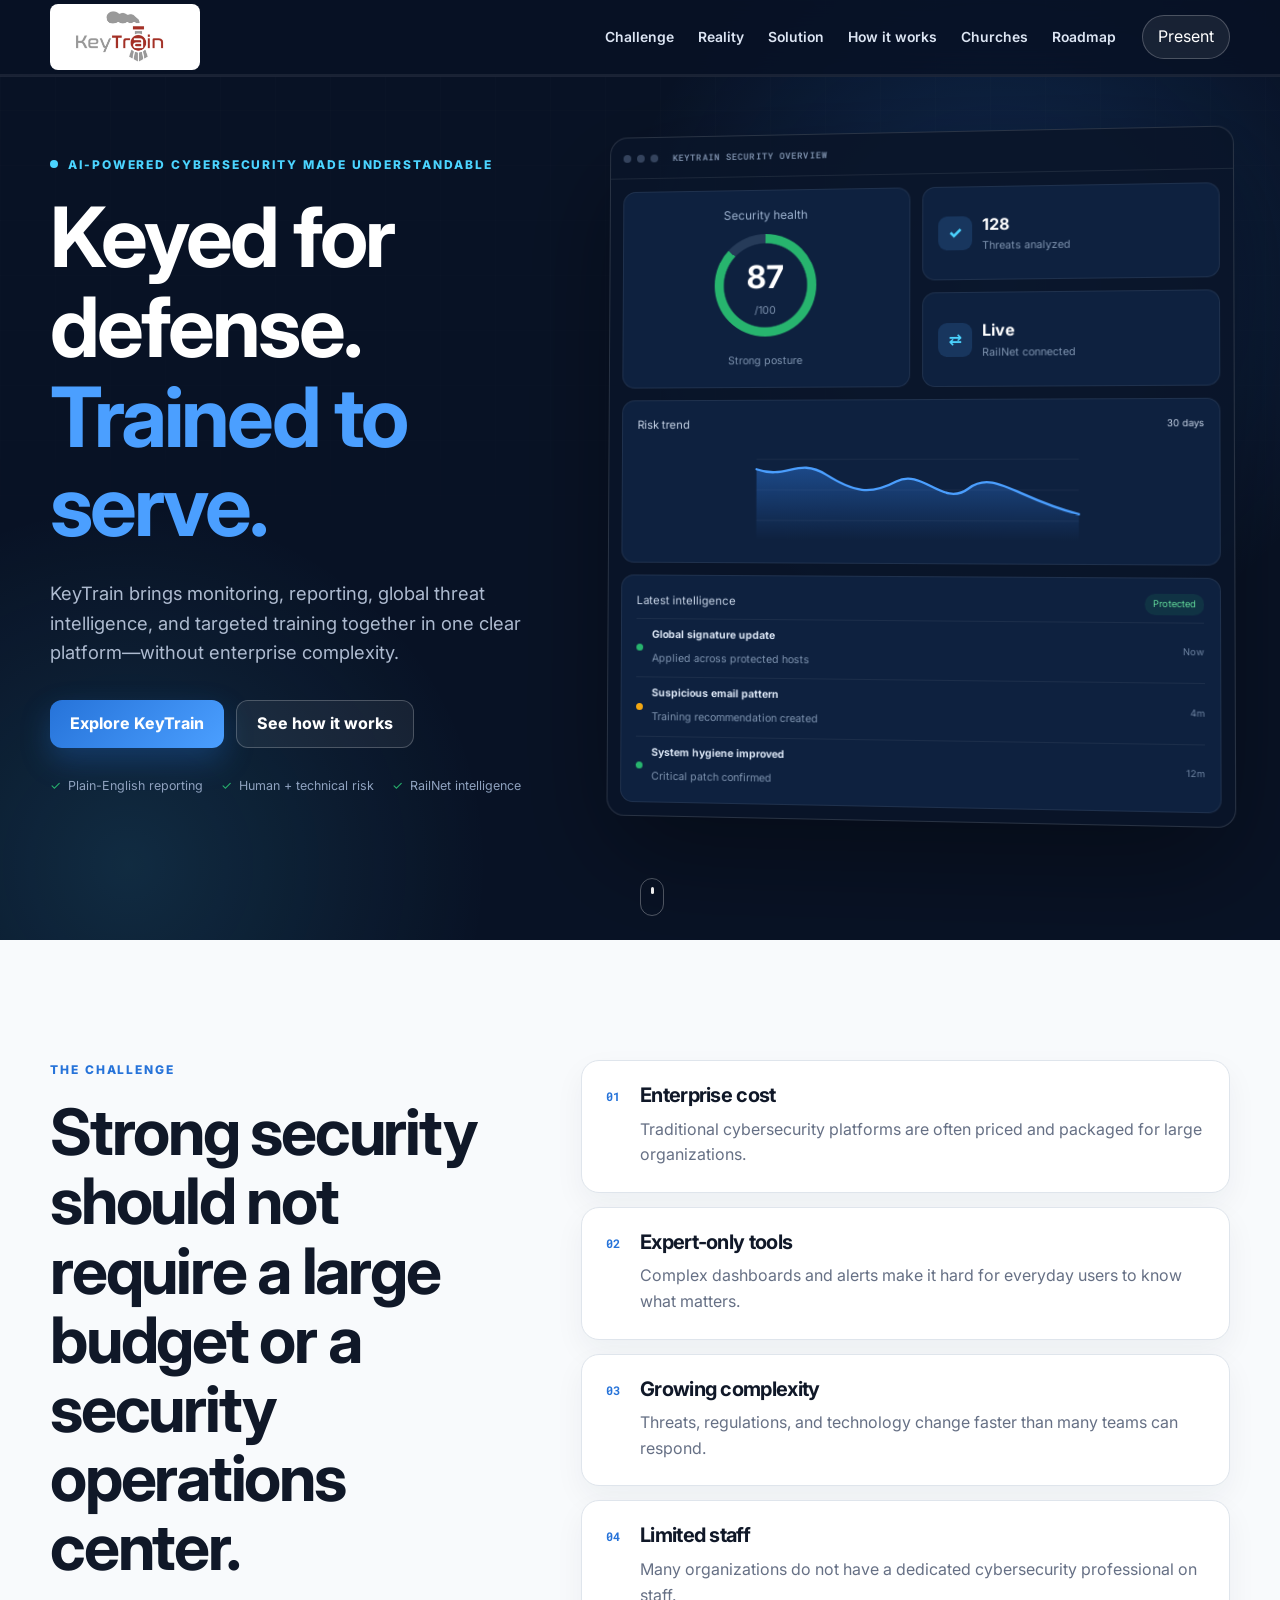
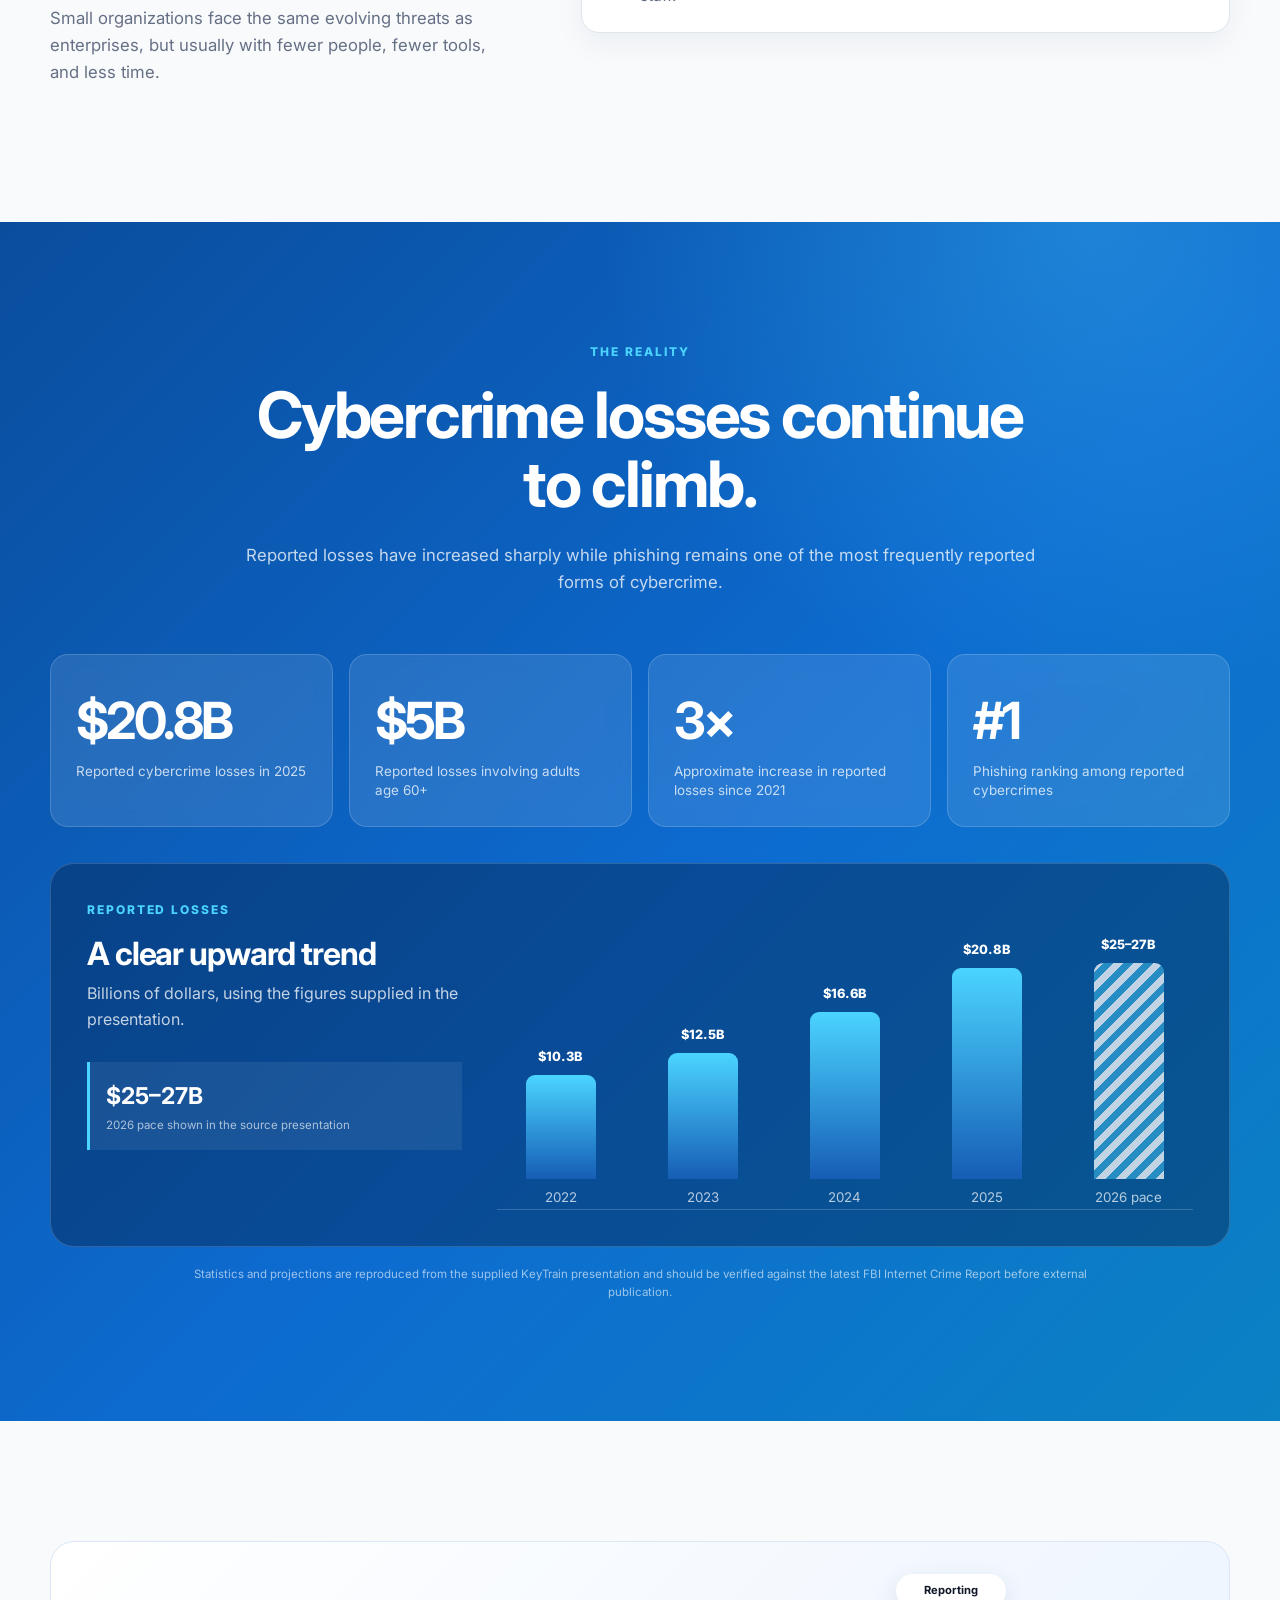
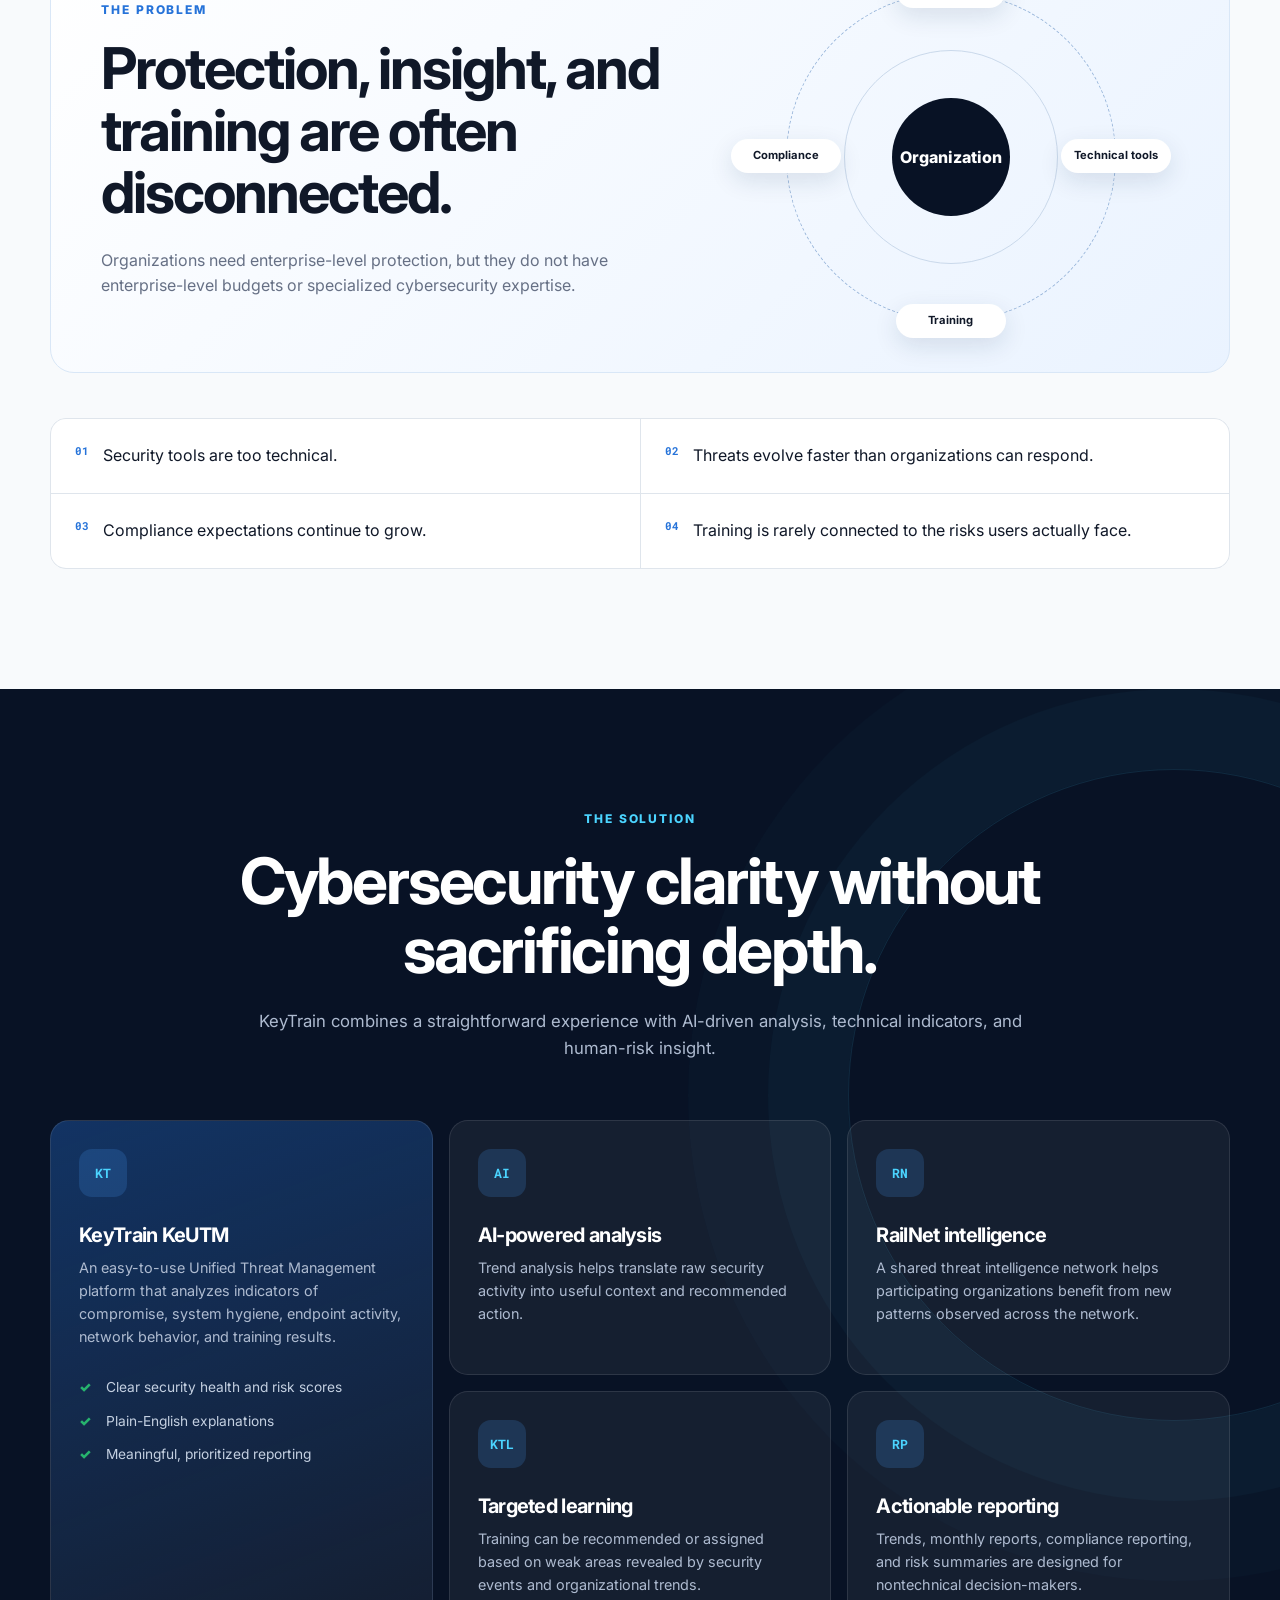
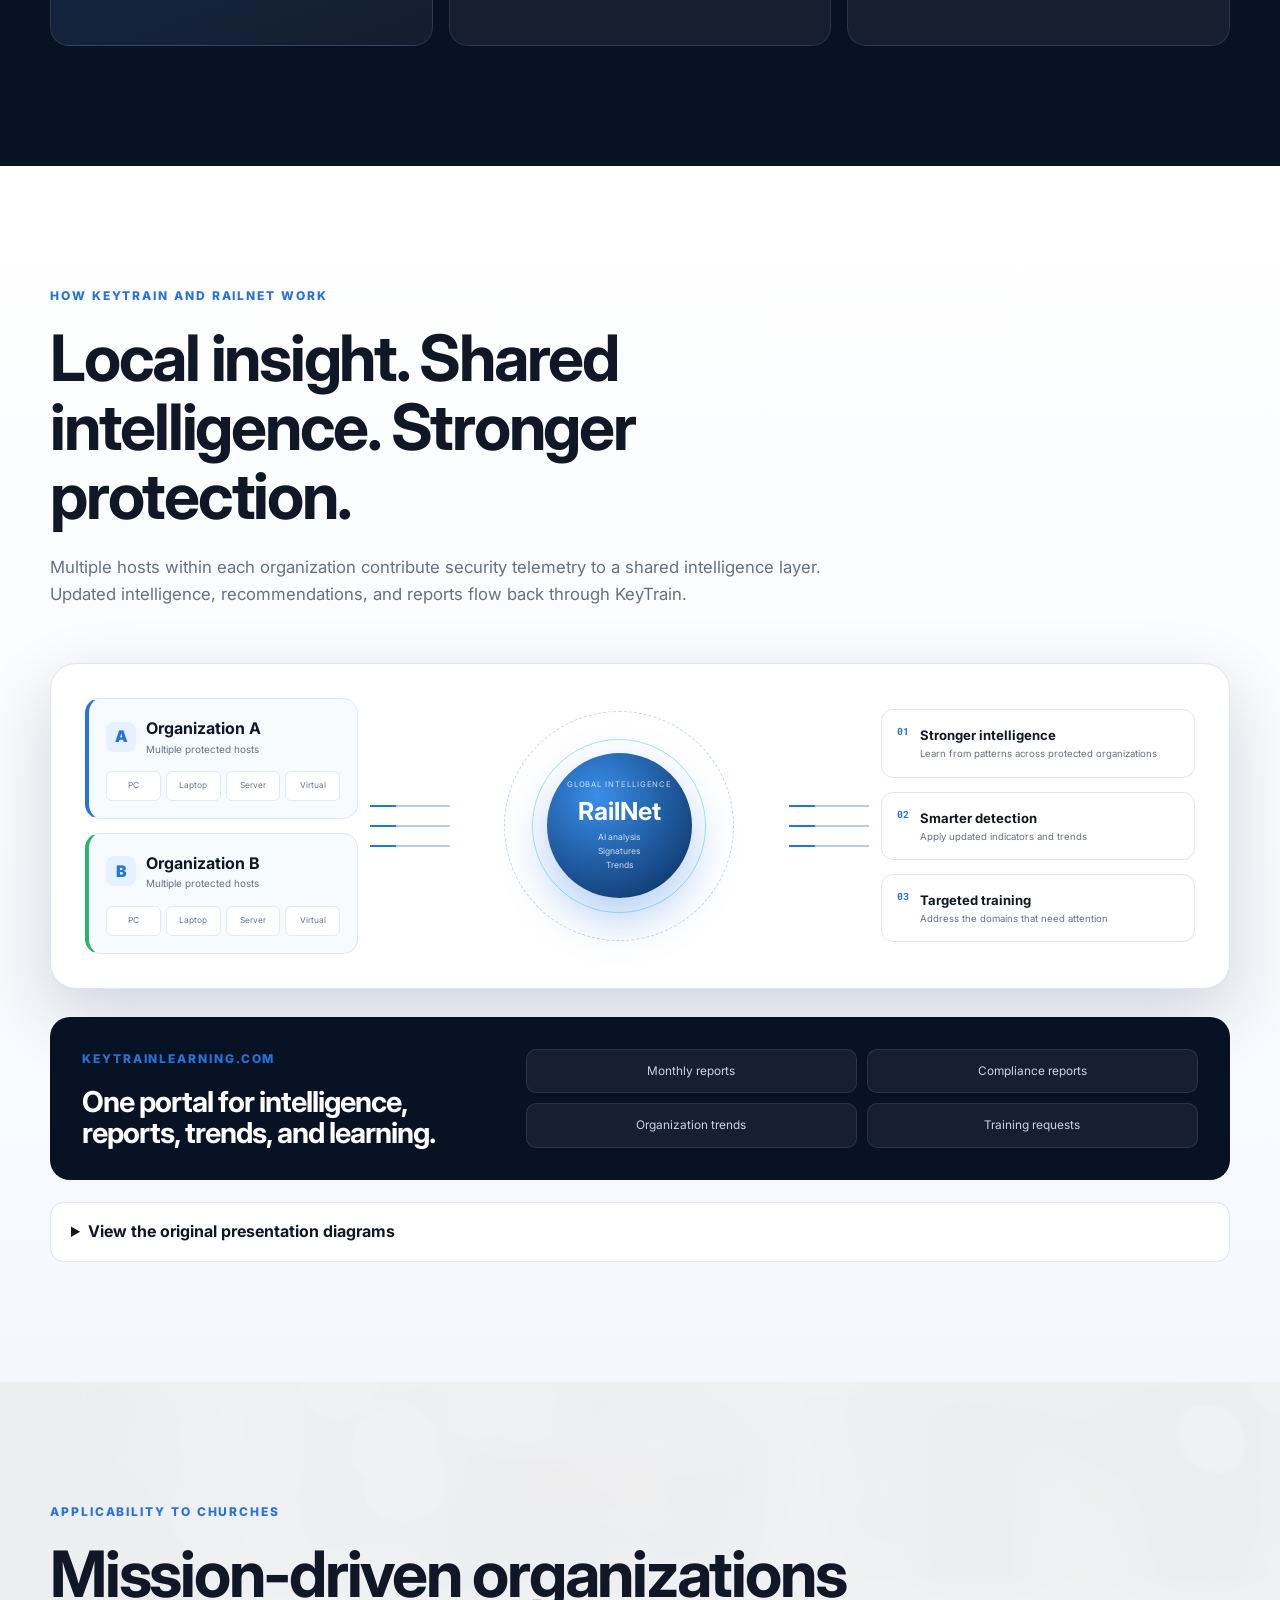
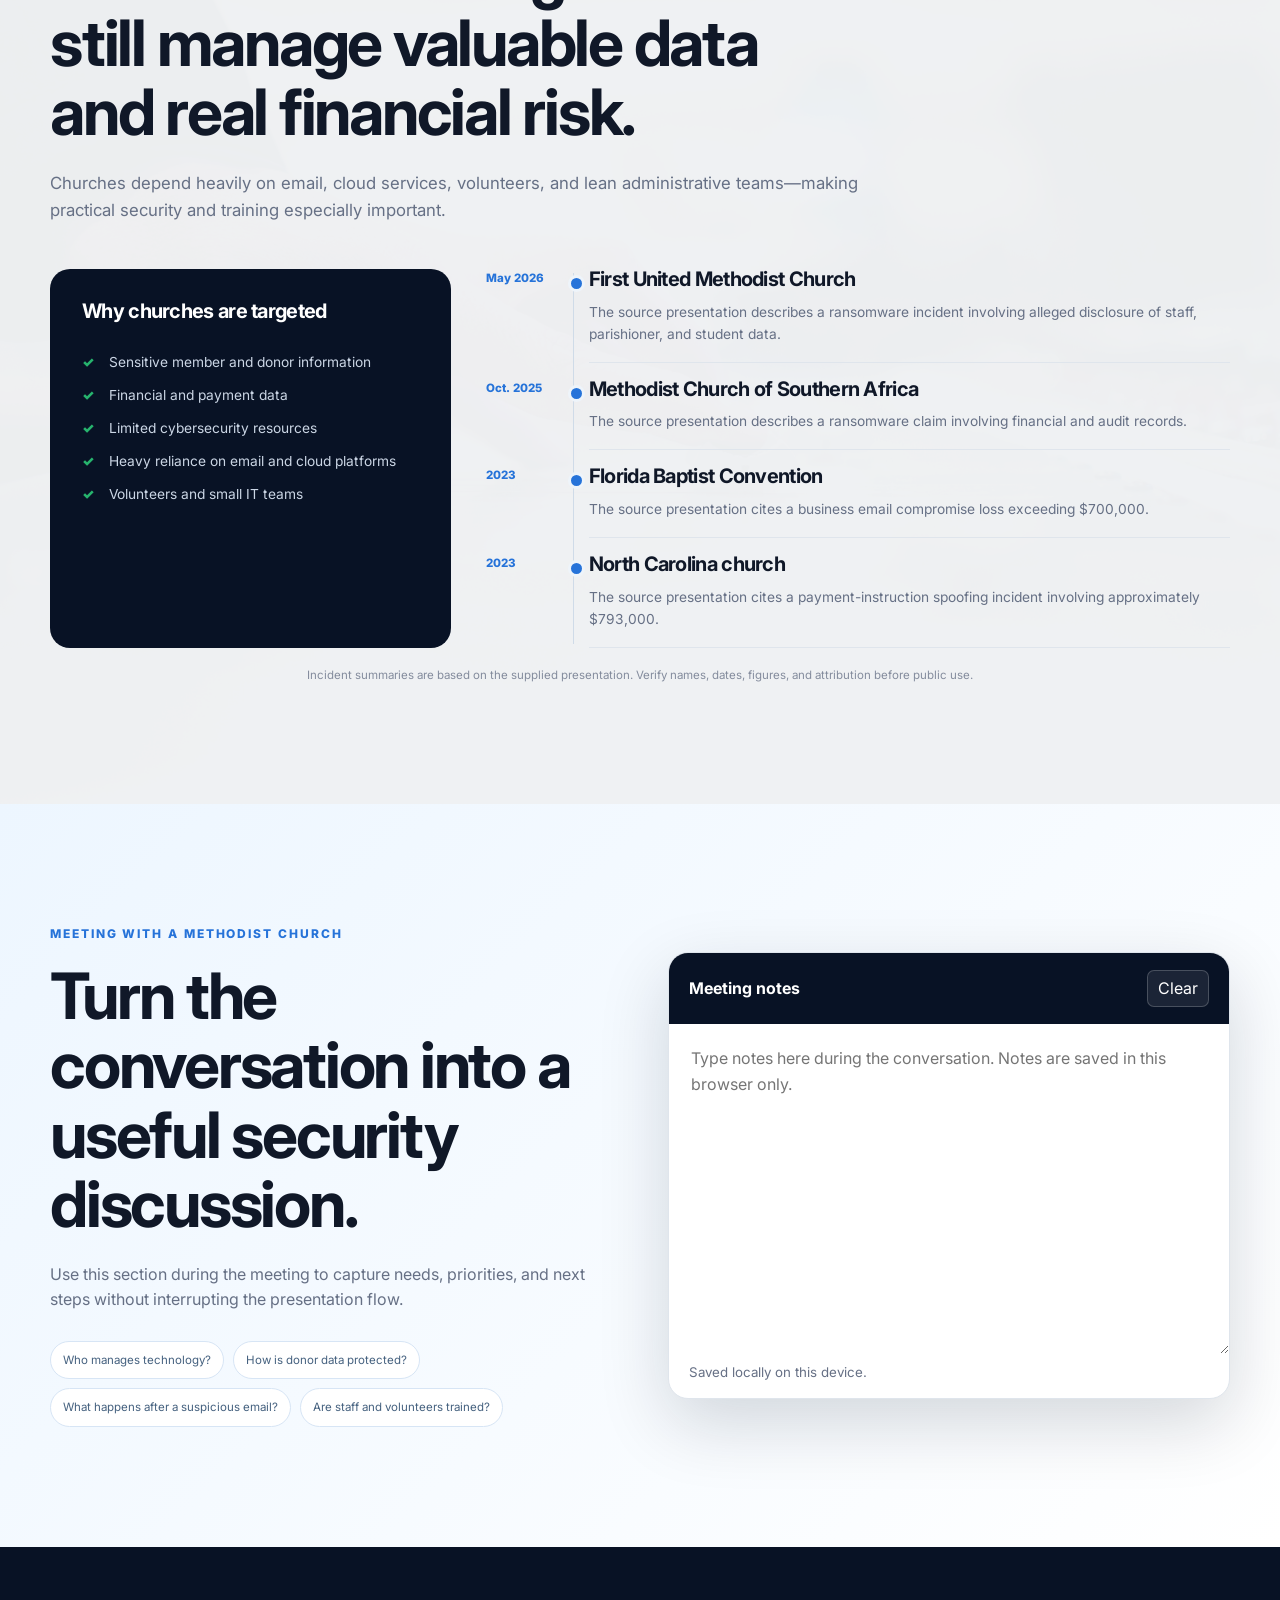
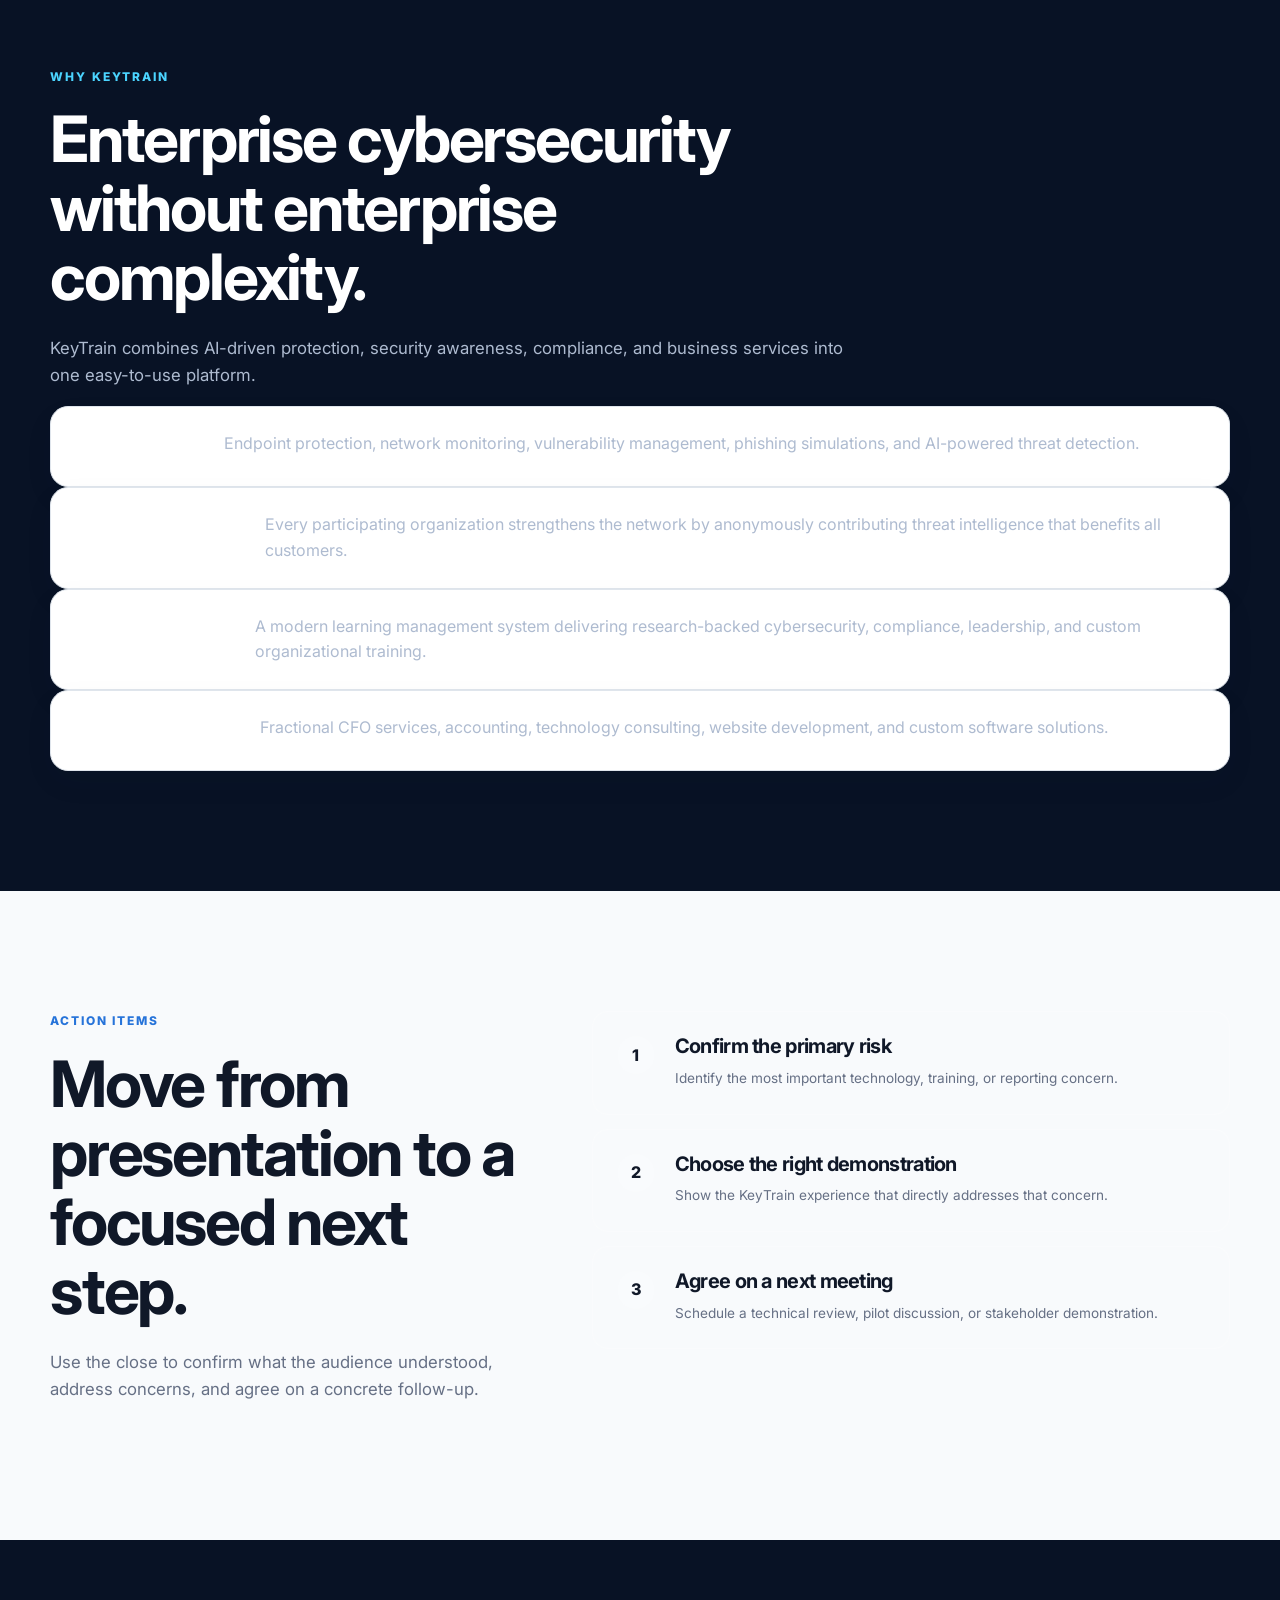
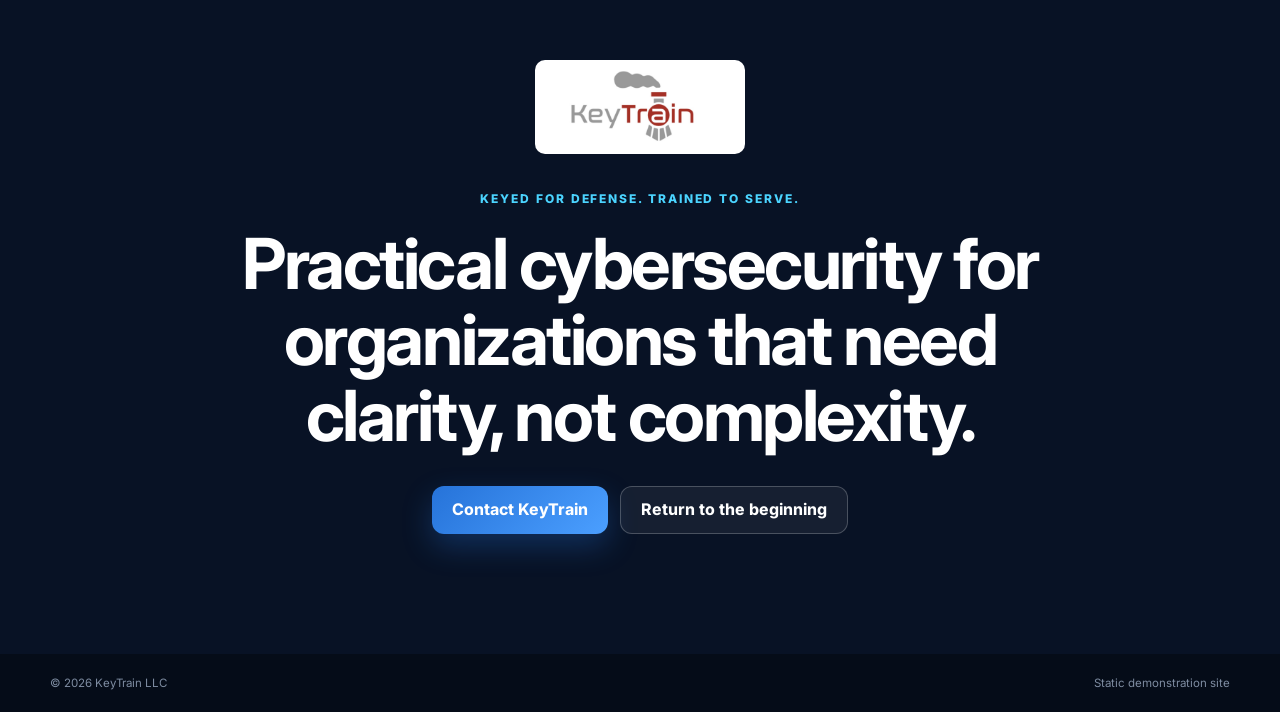
==== commit 04ac63de: "Change hero section to dark theme" ====
--- a/index.html
+++ b/index.html
@@ -40,7 +40,7 @@
   </header>
 
   <main id="main">
-    <section class="hero section hero-light" id="hero" data-section="Home">
+    <section class="hero section section-dark" id="hero" data-section="Home">
       <div class="hero-grid shell">
         <div class="hero-copy reveal">
           <p class="eyebrow"><span class="pulse-dot"></span> AI-powered cybersecurity made understandable</p>
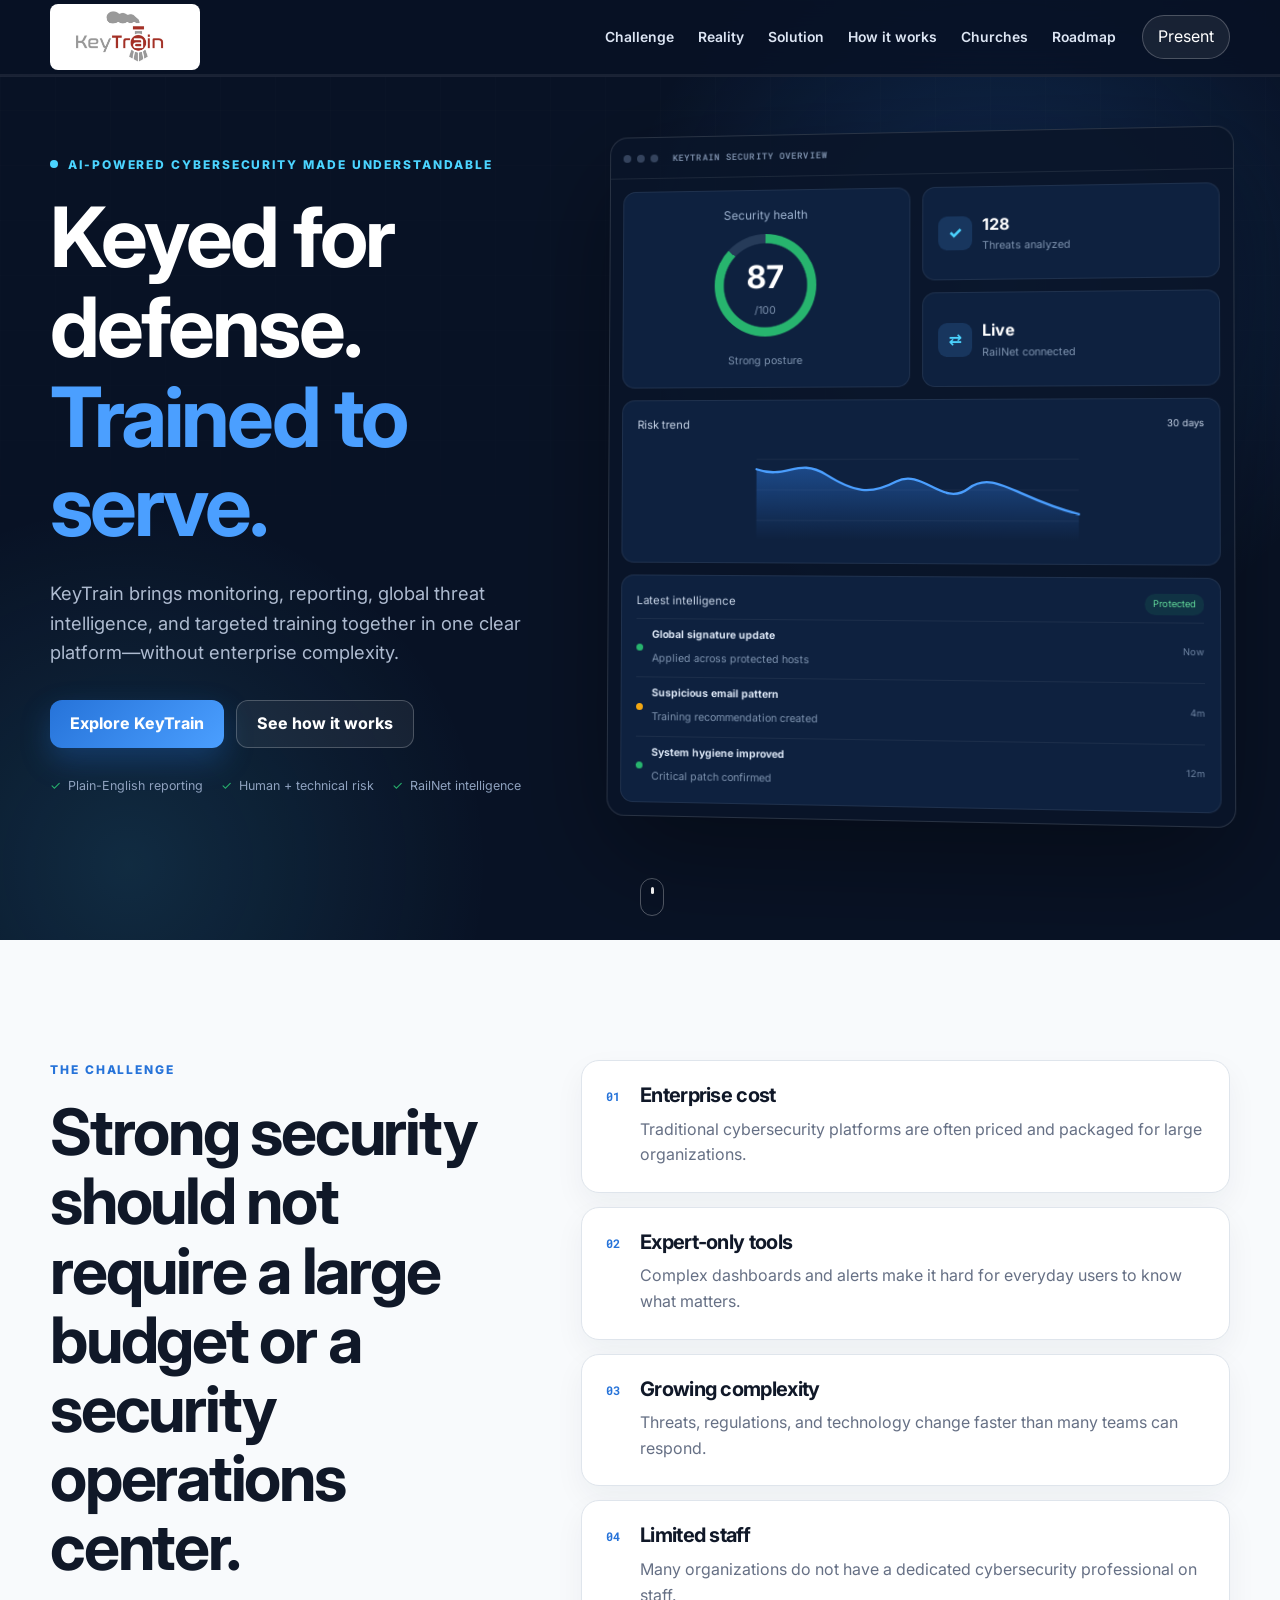
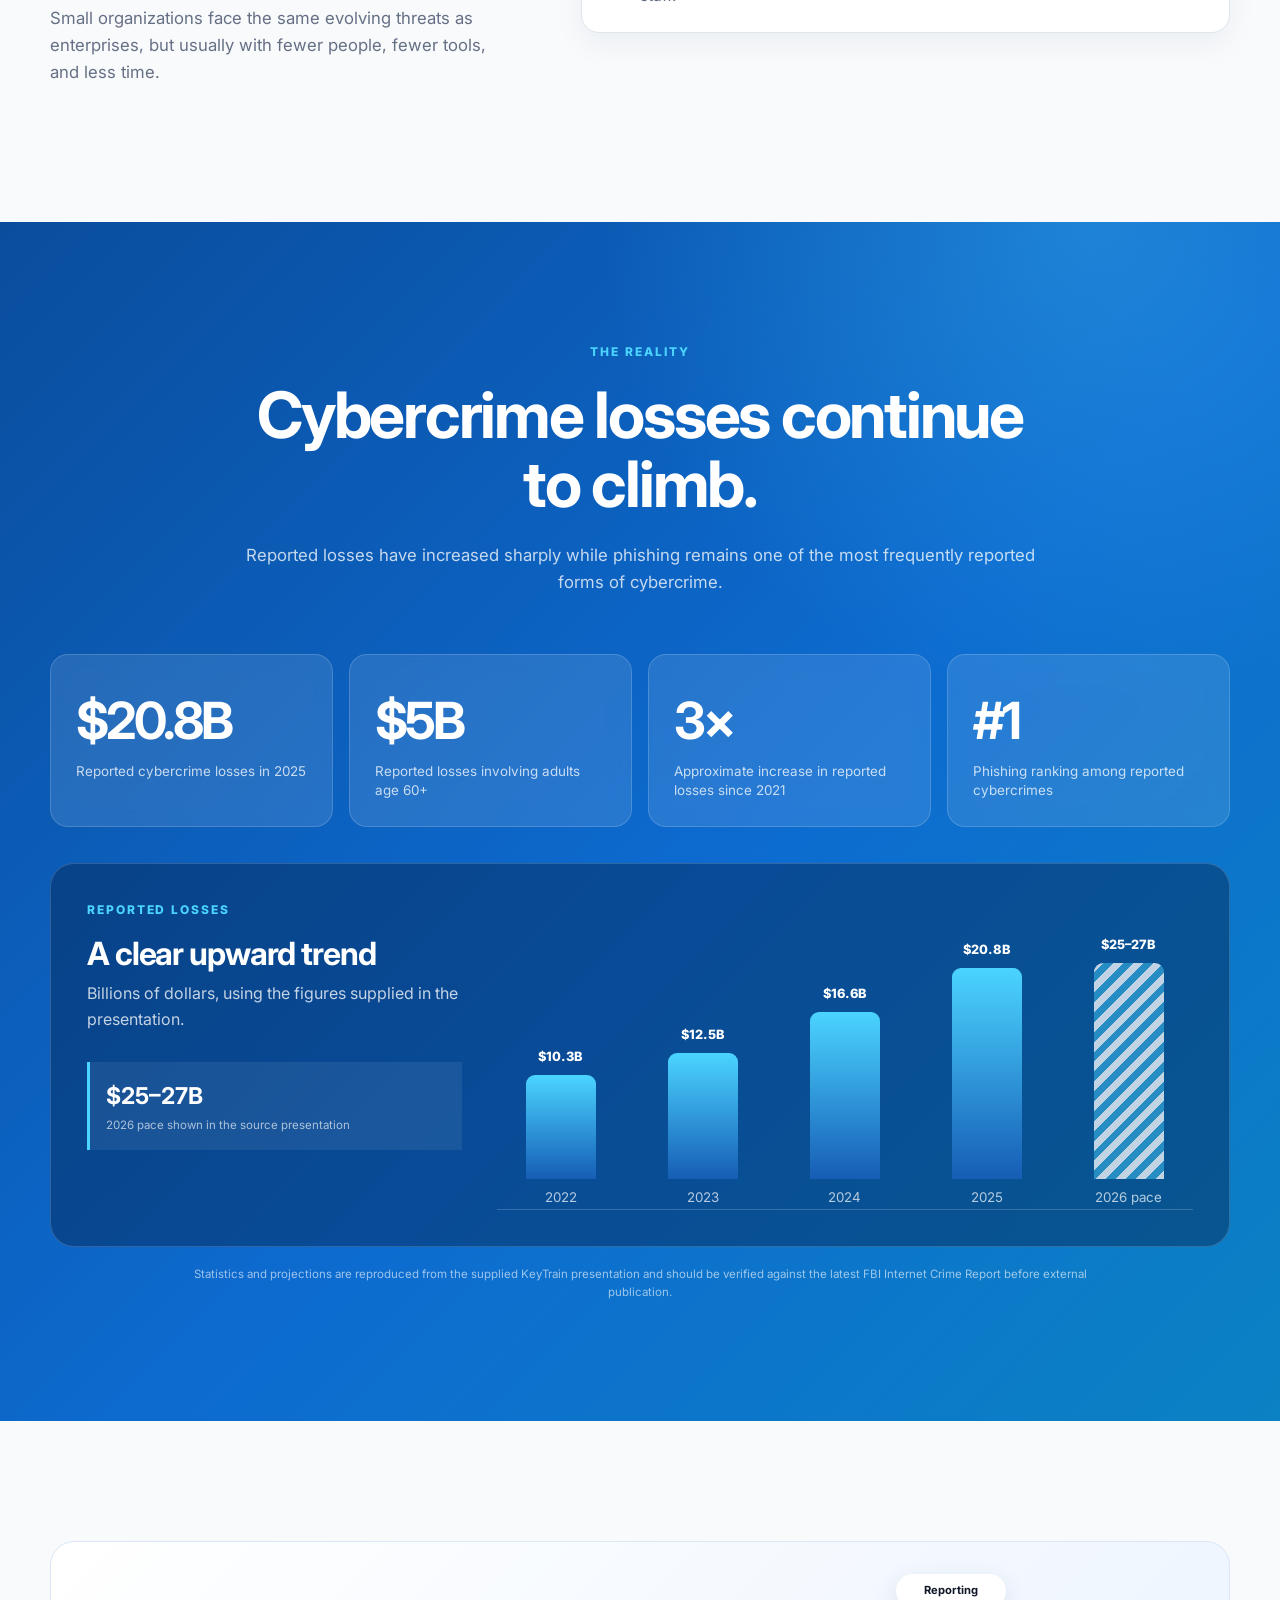
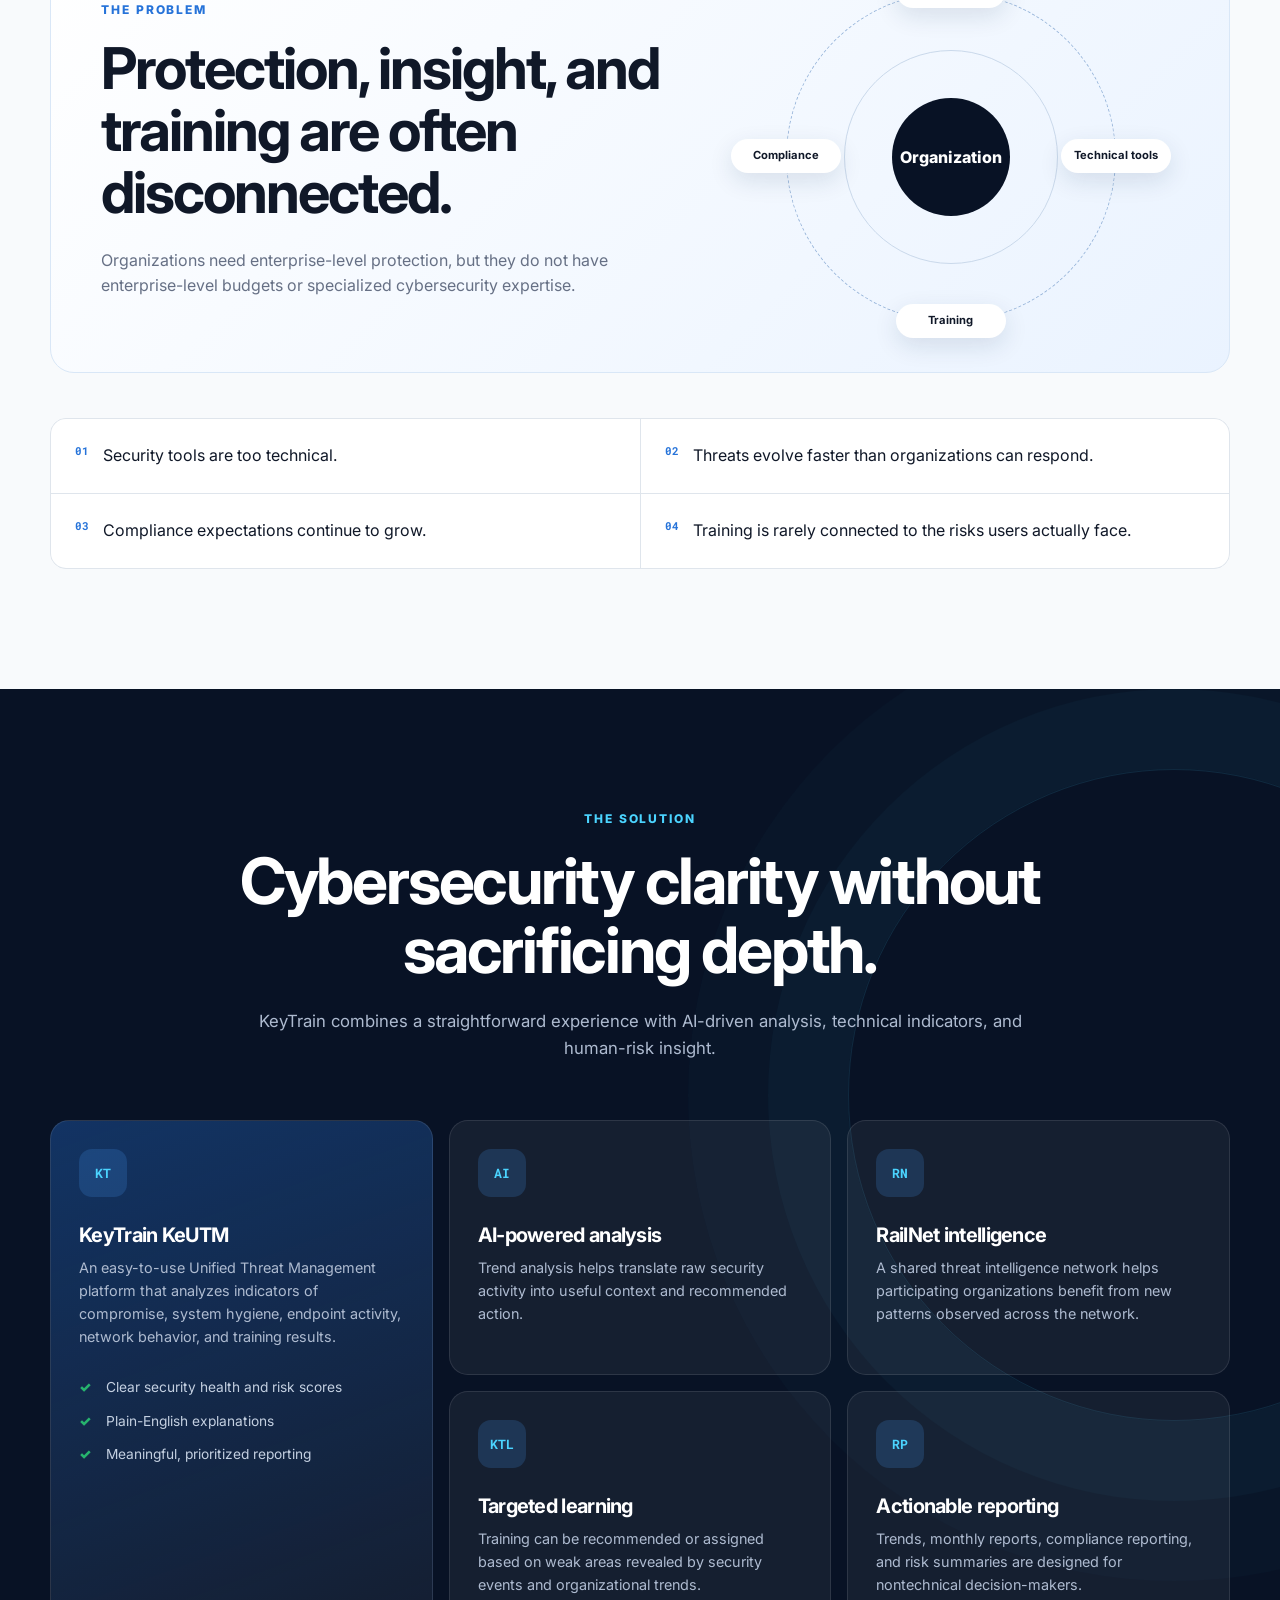
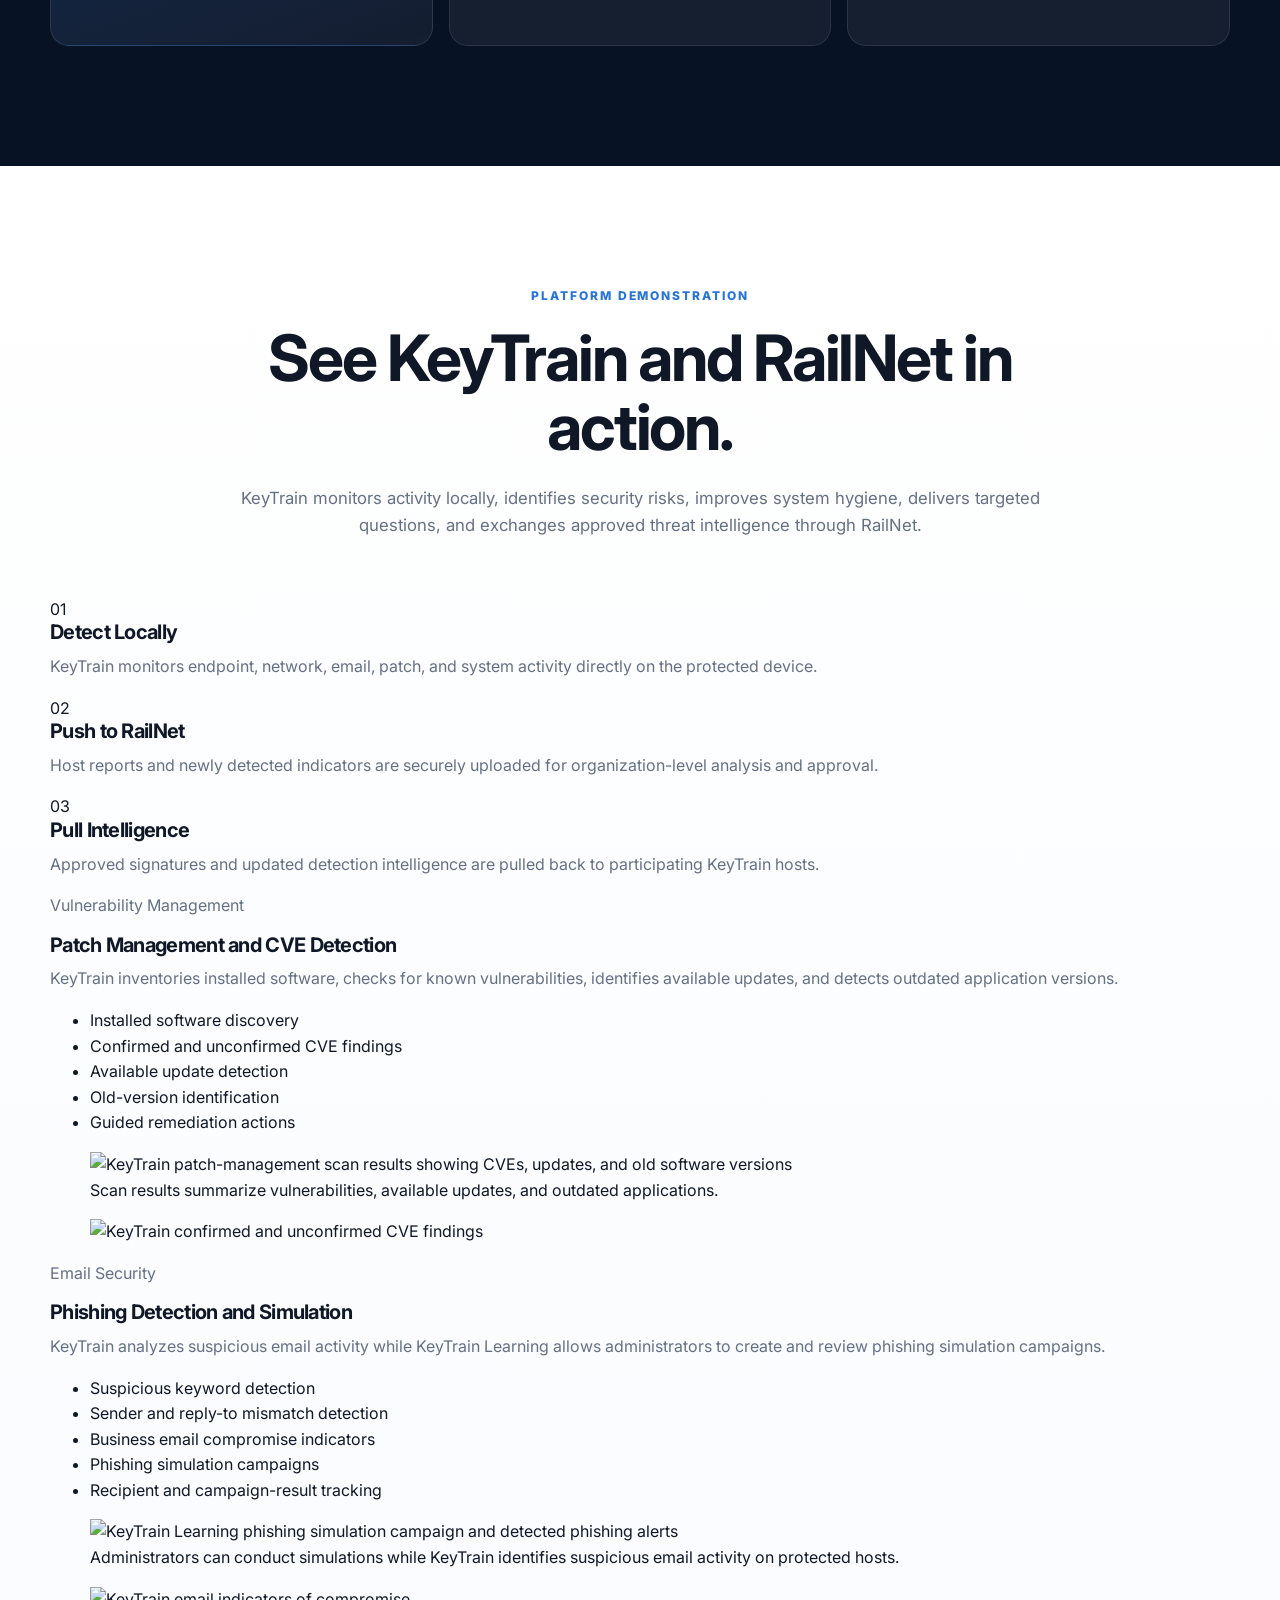
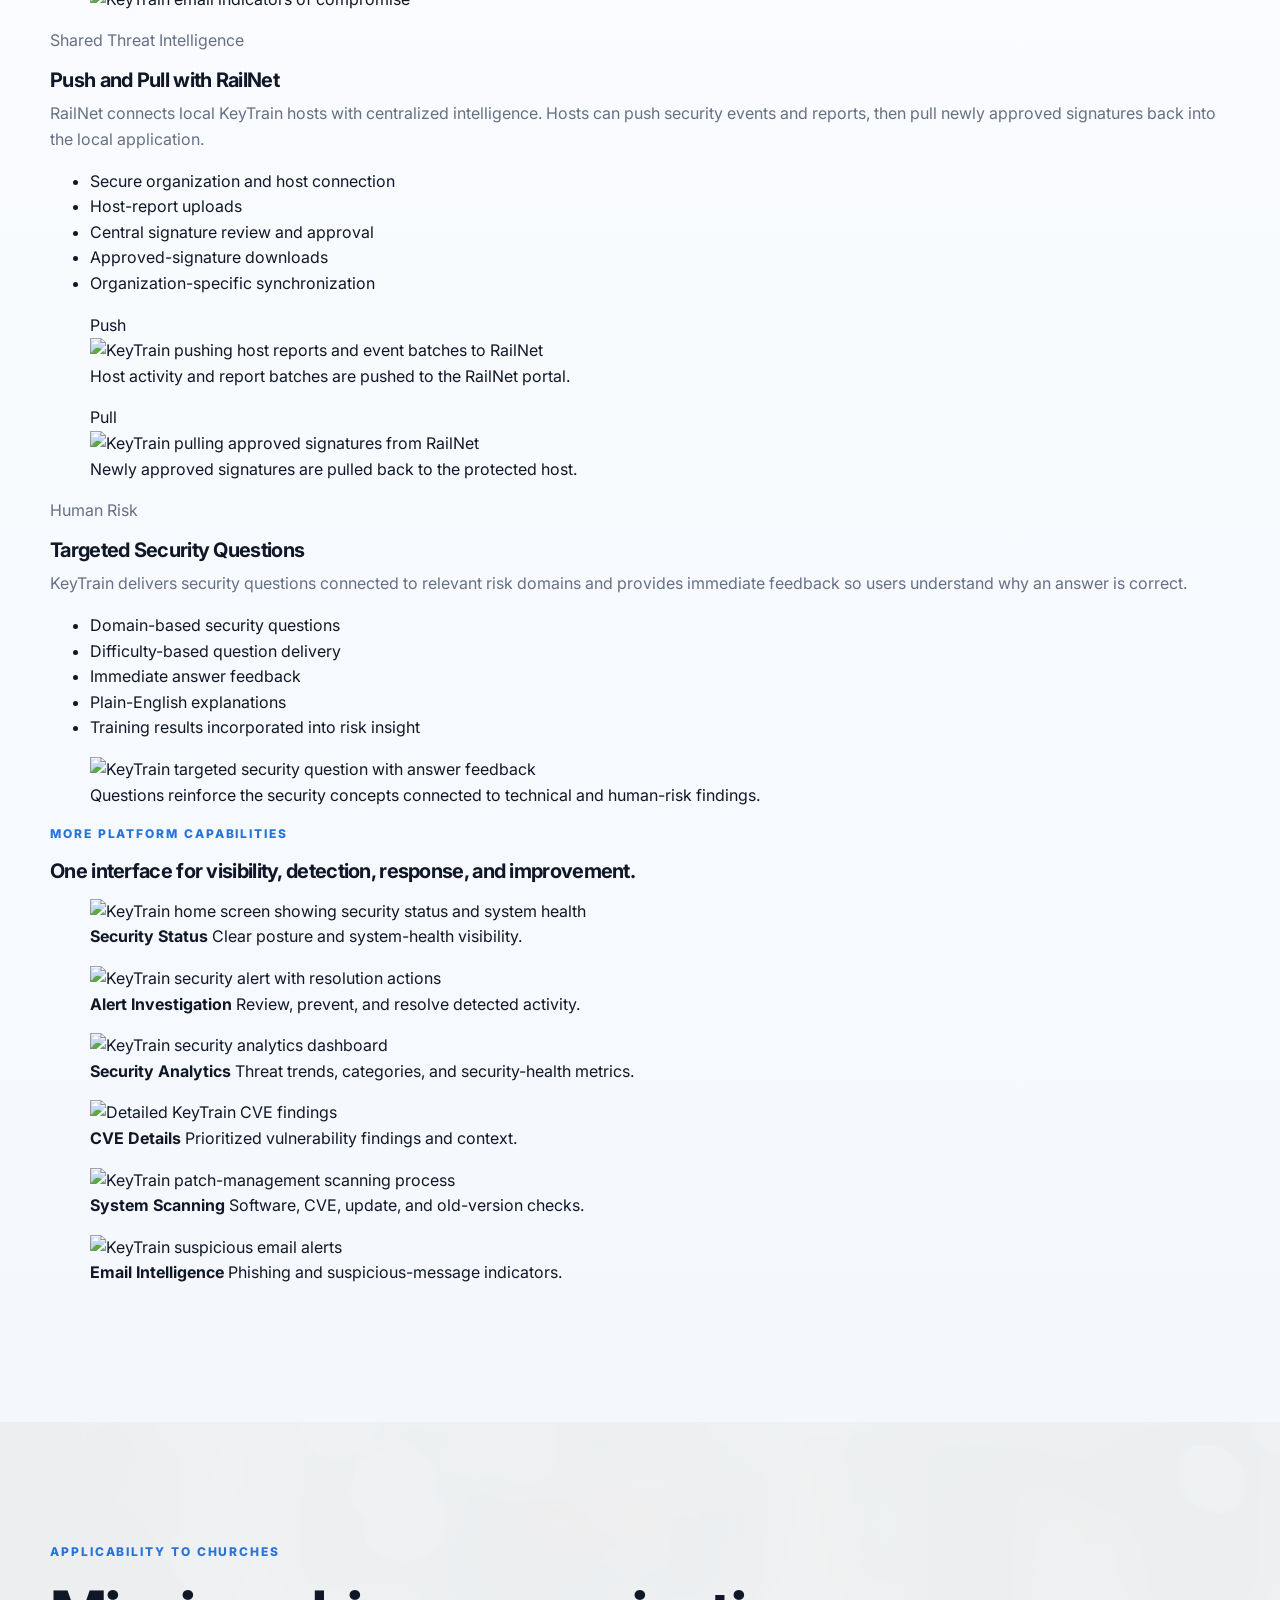
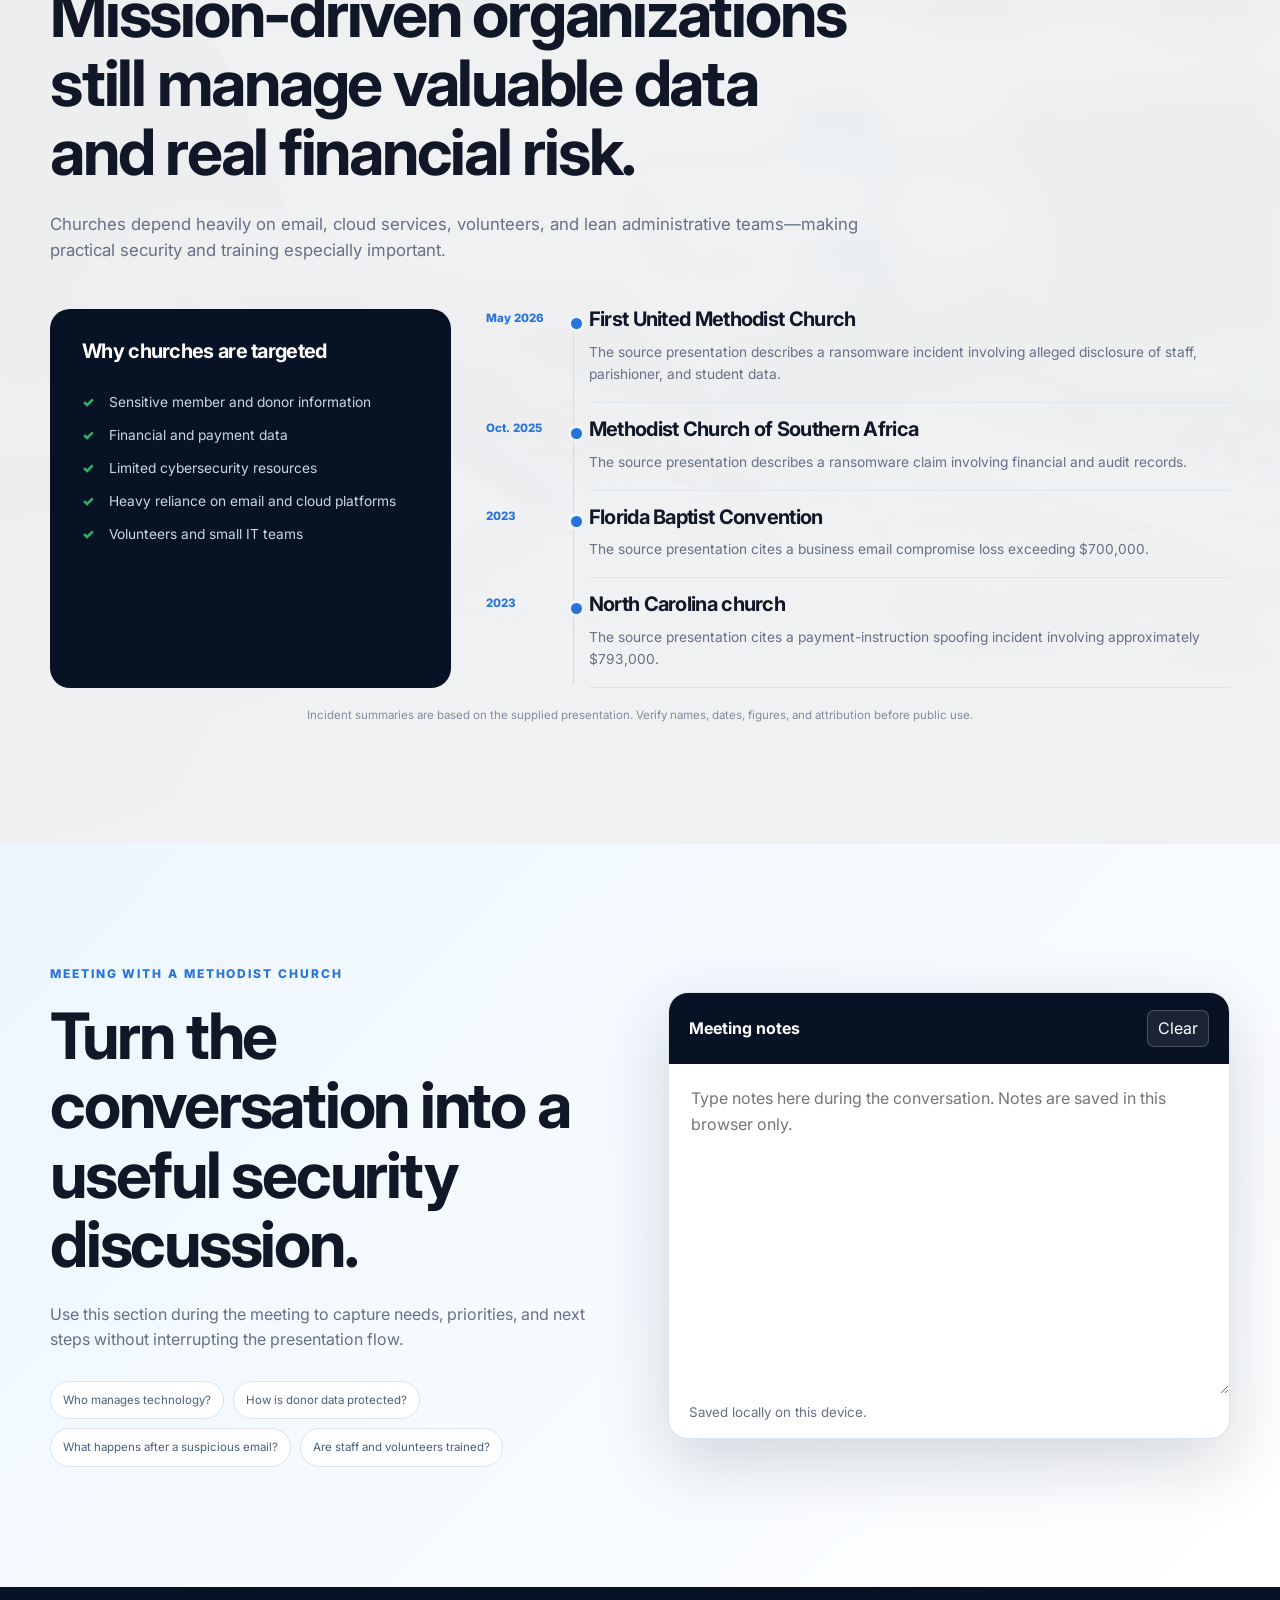
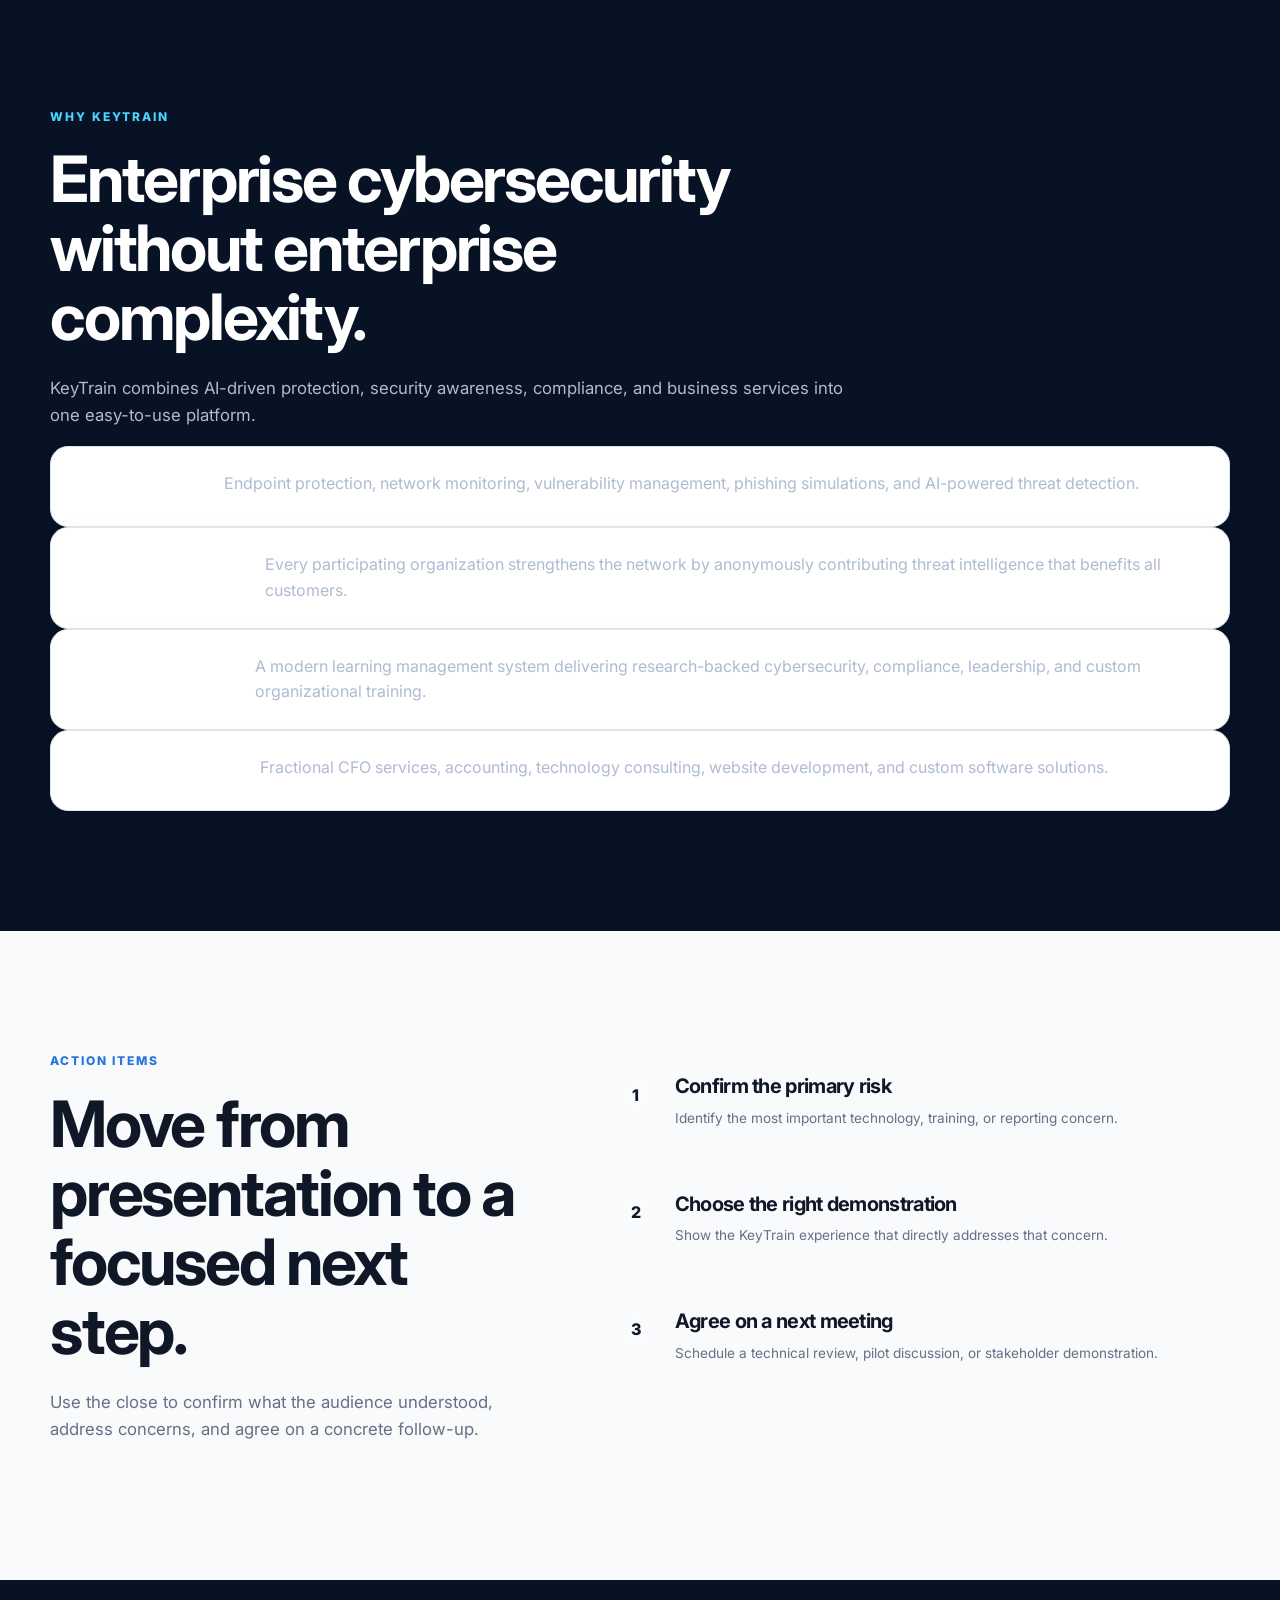
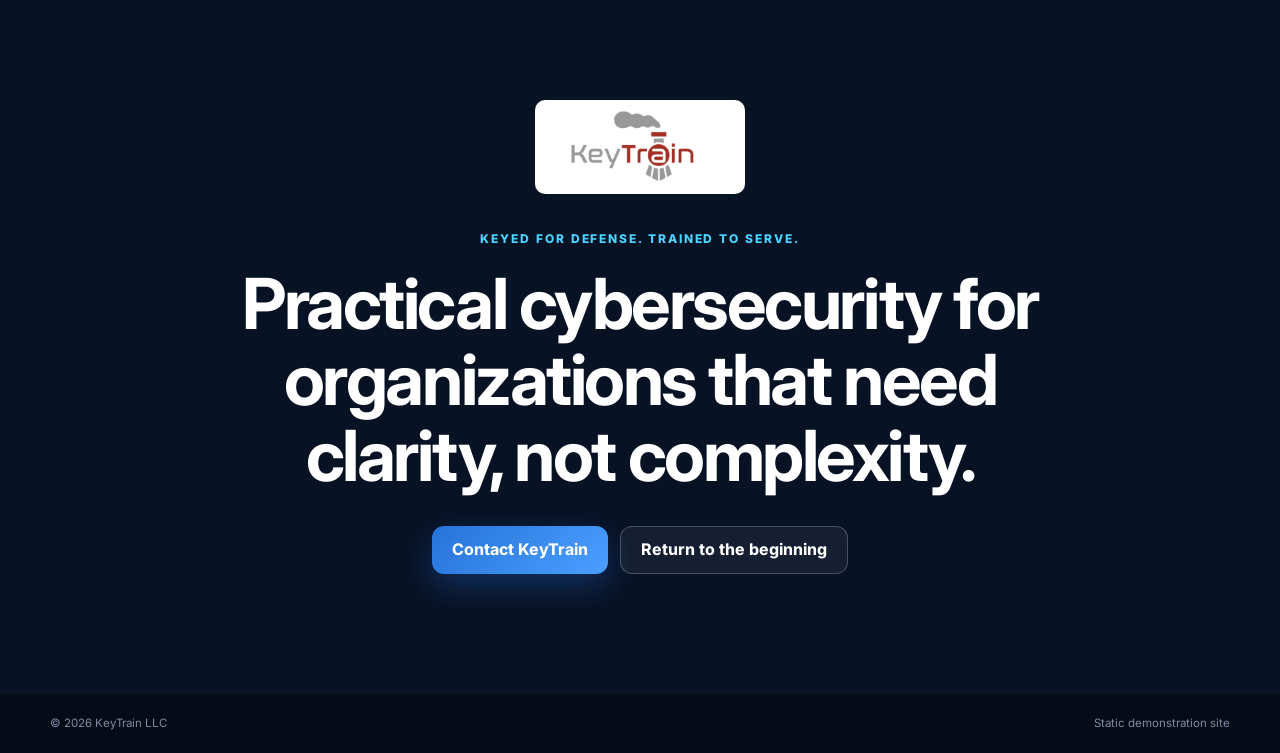
==== commit 1737639b: "Refactor architecture section and update demo features Updated section headings and demo features in" ====
--- a/index.html
+++ b/index.html
@@ -4,7 +4,7 @@
   <meta charset="utf-8">
   <meta name="viewport" content="width=device-width, initial-scale=1">
   <meta name="description" content="KeyTrain cybersecurity platform presentation and product overview.">
-  <meta name="theme-color" content="#0a1224">
+  <meta name="theme-color" content="#FFFFFF">
   <title>KeyTrain | Keyed for Defense. Trained to Serve.</title>
   <link rel="preconnect" href="https://fonts.googleapis.com">
   <link rel="preconnect" href="https://fonts.gstatic.com" crossorigin>
@@ -264,73 +264,382 @@
       </div>
     </section>
 
-    <section class="section architecture" id="architecture" data-section="How it works">
+    <section class="section architecture" id="architecture" data-section="How It Works">
       <div class="shell">
-        <div class="section-heading reveal">
-          <p class="eyebrow">How KeyTrain and RailNet work</p>
-          <h2>Local insight. Shared intelligence. Stronger protection.</h2>
-          <p>Multiple hosts within each organization contribute security telemetry to a shared intelligence layer. Updated intelligence, recommendations, and reports flow back through KeyTrain.</p>
-        </div>
-
-        <div class="flow-demo reveal" aria-label="High-level KeyTrain data flow">
-          <div class="org-column">
-            <article class="org-card org-a">
-              <div class="org-title"><span>A</span><div><strong>Organization A</strong><small>Multiple protected hosts</small></div></div>
-              <div class="host-row"><i>PC</i><i>Laptop</i><i>Server</i><i>Virtual</i></div>
-            </article>
-            <article class="org-card org-b">
-              <div class="org-title"><span>B</span><div><strong>Organization B</strong><small>Multiple protected hosts</small></div></div>
-              <div class="host-row"><i>PC</i><i>Laptop</i><i>Server</i><i>Virtual</i></div>
-            </article>
-          </div>
-
-          <div class="flow-lines left-lines" aria-hidden="true">
-            <span></span><span></span><span></span>
-          </div>
-
-          <article class="railnet-core">
-            <div class="core-ring ring-one"></div>
-            <div class="core-ring ring-two"></div>
-            <div class="core-content">
-              <small>GLOBAL INTELLIGENCE</small>
-              <strong>RailNet</strong>
-              <span>AI analysis</span>
-              <span>Signatures</span>
-              <span>Trends</span>
-            </div>
-          </article>
-
-          <div class="flow-lines right-lines" aria-hidden="true">
-            <span></span><span></span><span></span>
-          </div>
-
-          <div class="outcome-column">
-            <article><span>01</span><div><strong>Stronger intelligence</strong><small>Learn from patterns across protected organizations</small></div></article>
-            <article><span>02</span><div><strong>Smarter detection</strong><small>Apply updated indicators and trends</small></div></article>
-            <article><span>03</span><div><strong>Targeted training</strong><small>Address the domains that need attention</small></div></article>
-          </div>
-        </div>
-
-        <div class="portal-strip reveal">
-          <div>
-            <p class="eyebrow">KeyTrainLearning.com</p>
-            <h3>One portal for intelligence, reports, trends, and learning.</h3>
-          </div>
-          <div class="portal-items">
-            <span>Monthly reports</span><span>Compliance reports</span><span>Organization trends</span><span>Training requests</span>
-          </div>
-        </div>
-
-        <details class="original-diagram reveal">
-          <summary>View the original presentation diagrams</summary>
-          <div class="diagram-grid">
-            <figure><img src="assets/keytrain-data-flow.png" alt="Original KeyTrain high-level data flow diagram"><figcaption>High-level data flow</figcaption></figure>
-            <figure><img src="assets/railnet-overview.png" alt="Original RailNet architecture diagram"><figcaption>RailNet overview</figcaption></figure>
-          </div>
-        </details>
-      </div>
-    </section>
-
+    
+        <div class="section-heading centered reveal">
+          <p class="eyebrow">Platform Demonstration</p>
+    
+          <h2>See KeyTrain and RailNet in action.</h2>
+    
+          <p>
+            KeyTrain monitors activity locally, identifies security risks,
+            improves system hygiene, delivers targeted questions, and exchanges
+            approved threat intelligence through RailNet.
+          </p>
+        </div>
+    
+        <!-- HIGH-LEVEL WORKFLOW -->
+    
+        <div class="architecture-workflow reveal">
+    
+          <article class="workflow-card">
+            <span class="workflow-number">01</span>
+    
+            <div>
+              <h3>Detect Locally</h3>
+    
+              <p>
+                KeyTrain monitors endpoint, network, email, patch, and system
+                activity directly on the protected device.
+              </p>
+            </div>
+          </article>
+    
+          <div class="workflow-arrow" aria-hidden="true">
+            <span></span>
+          </div>
+    
+          <article class="workflow-card workflow-highlight">
+            <span class="workflow-number">02</span>
+    
+            <div>
+              <h3>Push to RailNet</h3>
+    
+              <p>
+                Host reports and newly detected indicators are securely uploaded
+                for organization-level analysis and approval.
+              </p>
+            </div>
+          </article>
+    
+          <div class="workflow-arrow" aria-hidden="true">
+            <span></span>
+          </div>
+    
+          <article class="workflow-card">
+            <span class="workflow-number">03</span>
+    
+            <div>
+              <h3>Pull Intelligence</h3>
+    
+              <p>
+                Approved signatures and updated detection intelligence are pulled
+                back to participating KeyTrain hosts.
+              </p>
+            </div>
+          </article>
+    
+        </div>
+    
+    
+        <!-- DEMO 1: PATCH MANAGEMENT -->
+    
+        <article class="demo-feature reveal">
+    
+          <div class="demo-feature-copy">
+    
+            <p class="demo-label">Vulnerability Management</p>
+    
+            <h3>Patch Management and CVE Detection</h3>
+    
+            <p>
+              KeyTrain inventories installed software, checks for known
+              vulnerabilities, identifies available updates, and detects outdated
+              application versions.
+            </p>
+    
+            <ul class="demo-check-list">
+              <li>Installed software discovery</li>
+              <li>Confirmed and unconfirmed CVE findings</li>
+              <li>Available update detection</li>
+              <li>Old-version identification</li>
+              <li>Guided remediation actions</li>
+            </ul>
+    
+          </div>
+    
+          <div class="demo-image-stack">
+    
+            <figure class="demo-image-primary">
+              <img
+                src="assets/demo/patch-scan-results.png"
+                alt="KeyTrain patch-management scan results showing CVEs, updates, and old software versions"
+                loading="lazy"
+              >
+    
+              <figcaption>
+                Scan results summarize vulnerabilities, available updates, and
+                outdated applications.
+              </figcaption>
+            </figure>
+    
+            <figure class="demo-image-secondary">
+              <img
+                src="assets/demo/cve-confirmation.png"
+                alt="KeyTrain confirmed and unconfirmed CVE findings"
+                loading="lazy"
+              >
+            </figure>
+    
+          </div>
+    
+        </article>
+    
+    
+        <!-- DEMO 2: PHISHING -->
+    
+        <article class="demo-feature demo-feature-reverse reveal">
+    
+          <div class="demo-feature-copy">
+    
+            <p class="demo-label">Email Security</p>
+    
+            <h3>Phishing Detection and Simulation</h3>
+    
+            <p>
+              KeyTrain analyzes suspicious email activity while KeyTrain Learning
+              allows administrators to create and review phishing simulation
+              campaigns.
+            </p>
+    
+            <ul class="demo-check-list">
+              <li>Suspicious keyword detection</li>
+              <li>Sender and reply-to mismatch detection</li>
+              <li>Business email compromise indicators</li>
+              <li>Phishing simulation campaigns</li>
+              <li>Recipient and campaign-result tracking</li>
+            </ul>
+    
+          </div>
+    
+          <div class="demo-image-stack">
+    
+            <figure class="demo-image-primary">
+              <img
+                src="assets/demo/phishing-simulation.png"
+                alt="KeyTrain Learning phishing simulation campaign and detected phishing alerts"
+                loading="lazy"
+              >
+    
+              <figcaption>
+                Administrators can conduct simulations while KeyTrain identifies
+                suspicious email activity on protected hosts.
+              </figcaption>
+            </figure>
+    
+            <figure class="demo-image-secondary demo-image-right">
+              <img
+                src="assets/demo/email-ioc.png"
+                alt="KeyTrain email indicators of compromise"
+                loading="lazy"
+              >
+            </figure>
+    
+          </div>
+    
+        </article>
+    
+    
+        <!-- DEMO 3: RAILNET -->
+    
+        <article class="demo-feature reveal">
+    
+          <div class="demo-feature-copy">
+    
+            <p class="demo-label">Shared Threat Intelligence</p>
+    
+            <h3>Push and Pull with RailNet</h3>
+    
+            <p>
+              RailNet connects local KeyTrain hosts with centralized intelligence.
+              Hosts can push security events and reports, then pull newly approved
+              signatures back into the local application.
+            </p>
+    
+            <ul class="demo-check-list">
+              <li>Secure organization and host connection</li>
+              <li>Host-report uploads</li>
+              <li>Central signature review and approval</li>
+              <li>Approved-signature downloads</li>
+              <li>Organization-specific synchronization</li>
+            </ul>
+    
+          </div>
+    
+          <div class="railnet-demo-grid">
+    
+            <figure>
+              <div class="image-badge">Push</div>
+    
+              <img
+                src="assets/demo/railnet-push.png"
+                alt="KeyTrain pushing host reports and event batches to RailNet"
+                loading="lazy"
+              >
+    
+              <figcaption>
+                Host activity and report batches are pushed to the RailNet portal.
+              </figcaption>
+            </figure>
+    
+            <figure>
+              <div class="image-badge">Pull</div>
+    
+              <img
+                src="assets/demo/railnet-pull.png"
+                alt="KeyTrain pulling approved signatures from RailNet"
+                loading="lazy"
+              >
+    
+              <figcaption>
+                Newly approved signatures are pulled back to the protected host.
+              </figcaption>
+            </figure>
+    
+          </div>
+    
+        </article>
+    
+    
+        <!-- DEMO 4: QUESTIONS -->
+    
+        <article class="demo-feature demo-feature-reverse reveal">
+    
+          <div class="demo-feature-copy">
+    
+            <p class="demo-label">Human Risk</p>
+    
+            <h3>Targeted Security Questions</h3>
+    
+            <p>
+              KeyTrain delivers security questions connected to relevant risk
+              domains and provides immediate feedback so users understand why an
+              answer is correct.
+            </p>
+    
+            <ul class="demo-check-list">
+              <li>Domain-based security questions</li>
+              <li>Difficulty-based question delivery</li>
+              <li>Immediate answer feedback</li>
+              <li>Plain-English explanations</li>
+              <li>Training results incorporated into risk insight</li>
+            </ul>
+    
+          </div>
+    
+          <figure class="demo-single-image">
+    
+            <img
+              src="assets/demo/security-questions.png"
+              alt="KeyTrain targeted security question with answer feedback"
+              loading="lazy"
+            >
+    
+            <figcaption>
+              Questions reinforce the security concepts connected to technical and
+              human-risk findings.
+            </figcaption>
+    
+          </figure>
+    
+        </article>
+    
+    
+        <!-- ADDITIONAL SCREENSHOTS -->
+    
+        <div class="platform-gallery-heading centered reveal">
+    
+          <p class="eyebrow">More Platform Capabilities</p>
+    
+          <h3>One interface for visibility, detection, response, and improvement.</h3>
+    
+        </div>
+    
+        <div class="platform-gallery">
+    
+          <figure class="gallery-card reveal">
+            <img
+              src="assets/demo/home-screen.png"
+              alt="KeyTrain home screen showing security status and system health"
+              loading="lazy"
+            >
+    
+            <figcaption>
+              <strong>Security Status</strong>
+              <span>Clear posture and system-health visibility.</span>
+            </figcaption>
+          </figure>
+    
+          <figure class="gallery-card reveal">
+            <img
+              src="assets/demo/alert-popup.png"
+              alt="KeyTrain security alert with resolution actions"
+              loading="lazy"
+            >
+    
+            <figcaption>
+              <strong>Alert Investigation</strong>
+              <span>Review, prevent, and resolve detected activity.</span>
+            </figcaption>
+          </figure>
+    
+          <figure class="gallery-card reveal">
+            <img
+              src="assets/demo/security-analytics.png"
+              alt="KeyTrain security analytics dashboard"
+              loading="lazy"
+            >
+    
+            <figcaption>
+              <strong>Security Analytics</strong>
+              <span>Threat trends, categories, and security-health metrics.</span>
+            </figcaption>
+          </figure>
+    
+          <figure class="gallery-card reveal">
+            <img
+              src="assets/demo/cve-details.png"
+              alt="Detailed KeyTrain CVE findings"
+              loading="lazy"
+            >
+    
+            <figcaption>
+              <strong>CVE Details</strong>
+              <span>Prioritized vulnerability findings and context.</span>
+            </figcaption>
+          </figure>
+    
+          <figure class="gallery-card reveal">
+            <img
+              src="assets/demo/patch-management.png"
+              alt="KeyTrain patch-management scanning process"
+              loading="lazy"
+            >
+    
+            <figcaption>
+              <strong>System Scanning</strong>
+              <span>Software, CVE, update, and old-version checks.</span>
+            </figcaption>
+          </figure>
+    
+          <figure class="gallery-card reveal">
+            <img
+              src="assets/demo/email-ioc.png"
+              alt="KeyTrain suspicious email alerts"
+              loading="lazy"
+            >
+    
+            <figcaption>
+              <strong>Email Intelligence</strong>
+              <span>Phishing and suspicious-message indicators.</span>
+            </figcaption>
+          </figure>
+    
+        </div>
+    
+      </div>
+    </section>
     <section class="section section-light churches" id="churches" data-section="Churches">
       <div class="shell">
         <div class="section-heading reveal">
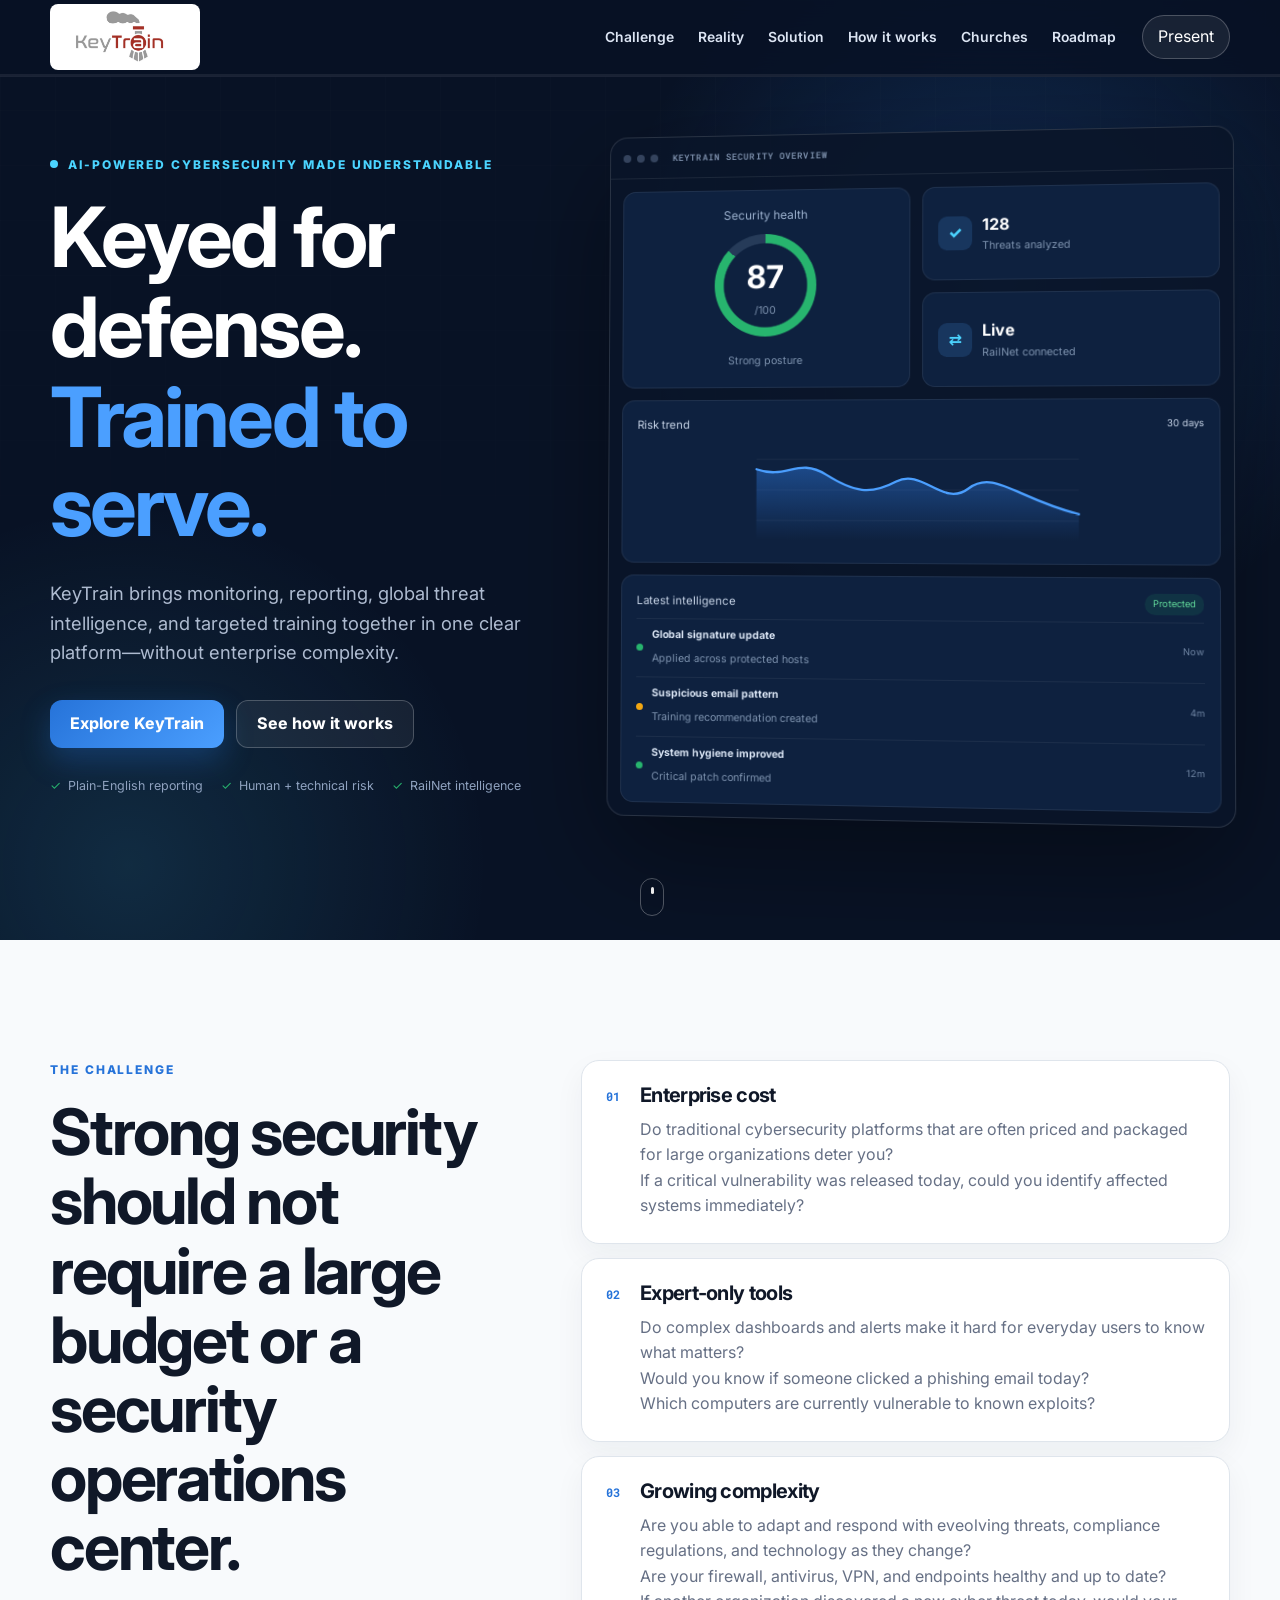
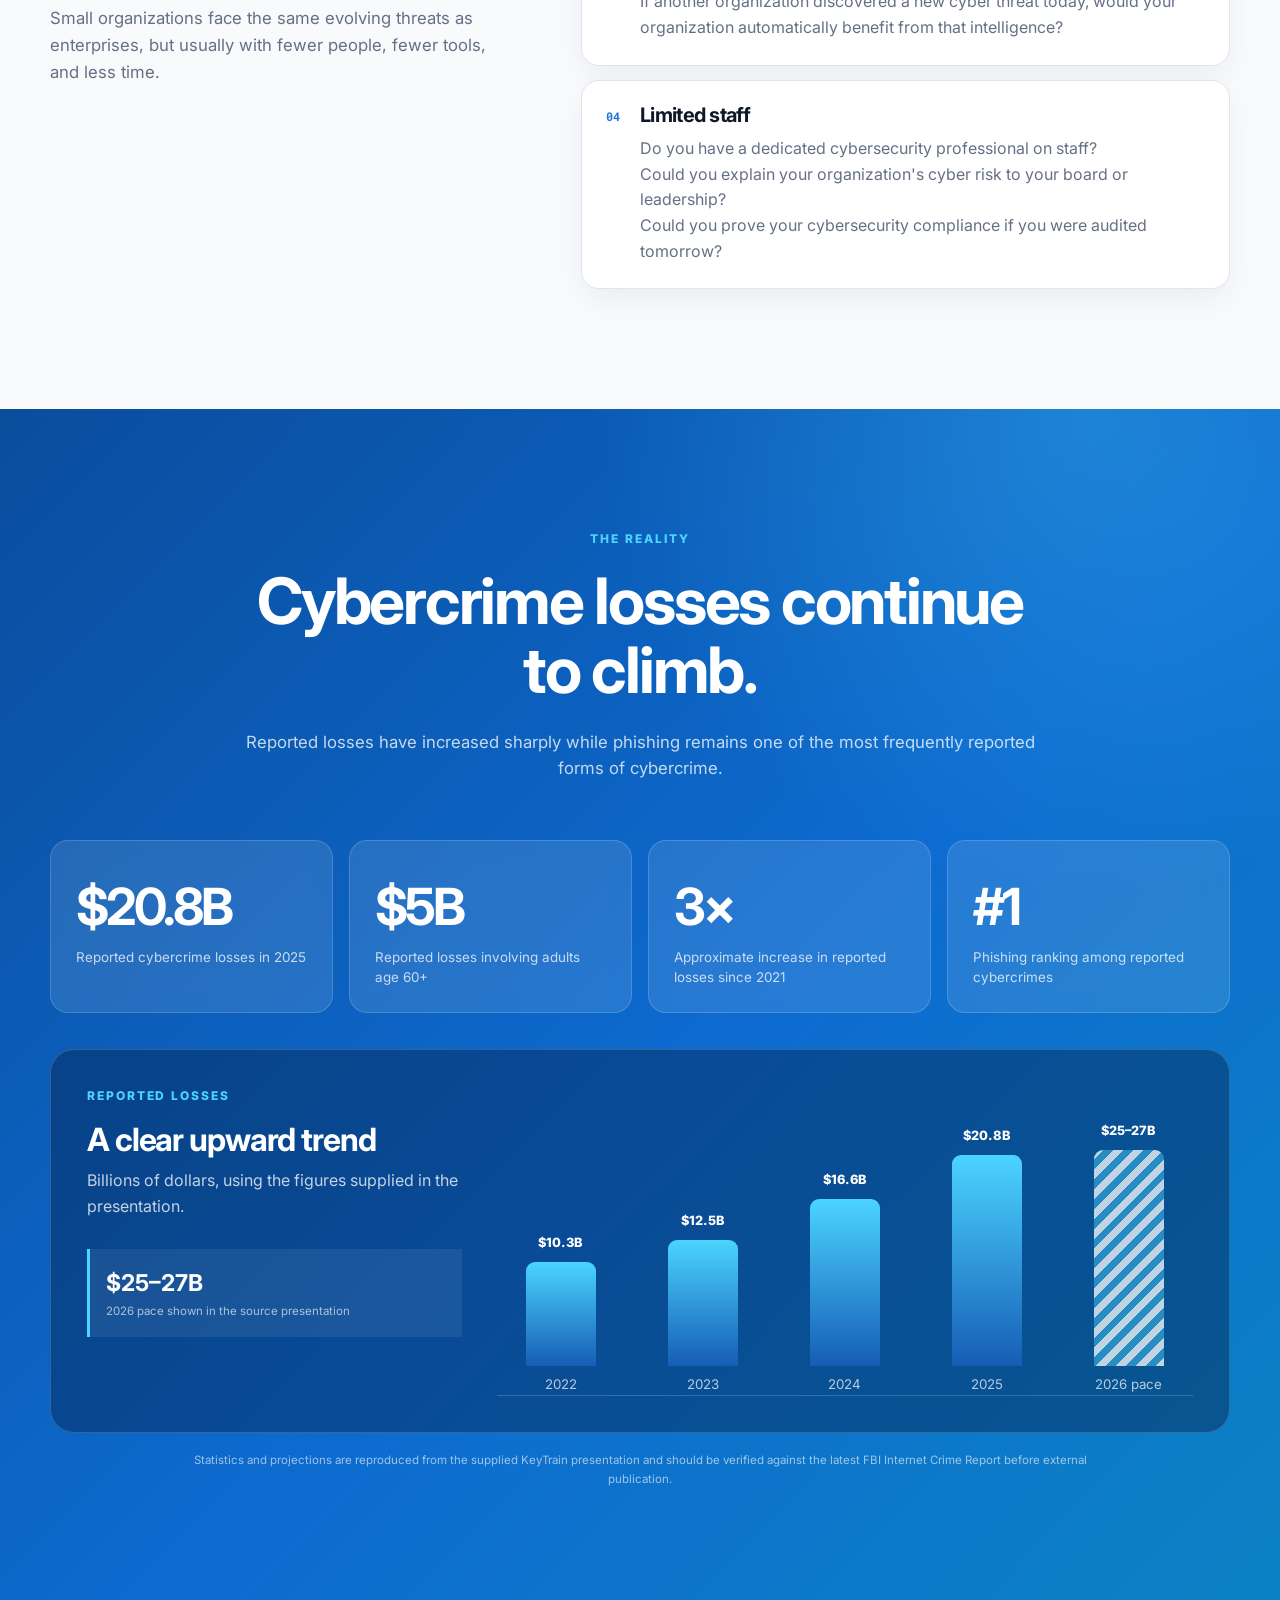
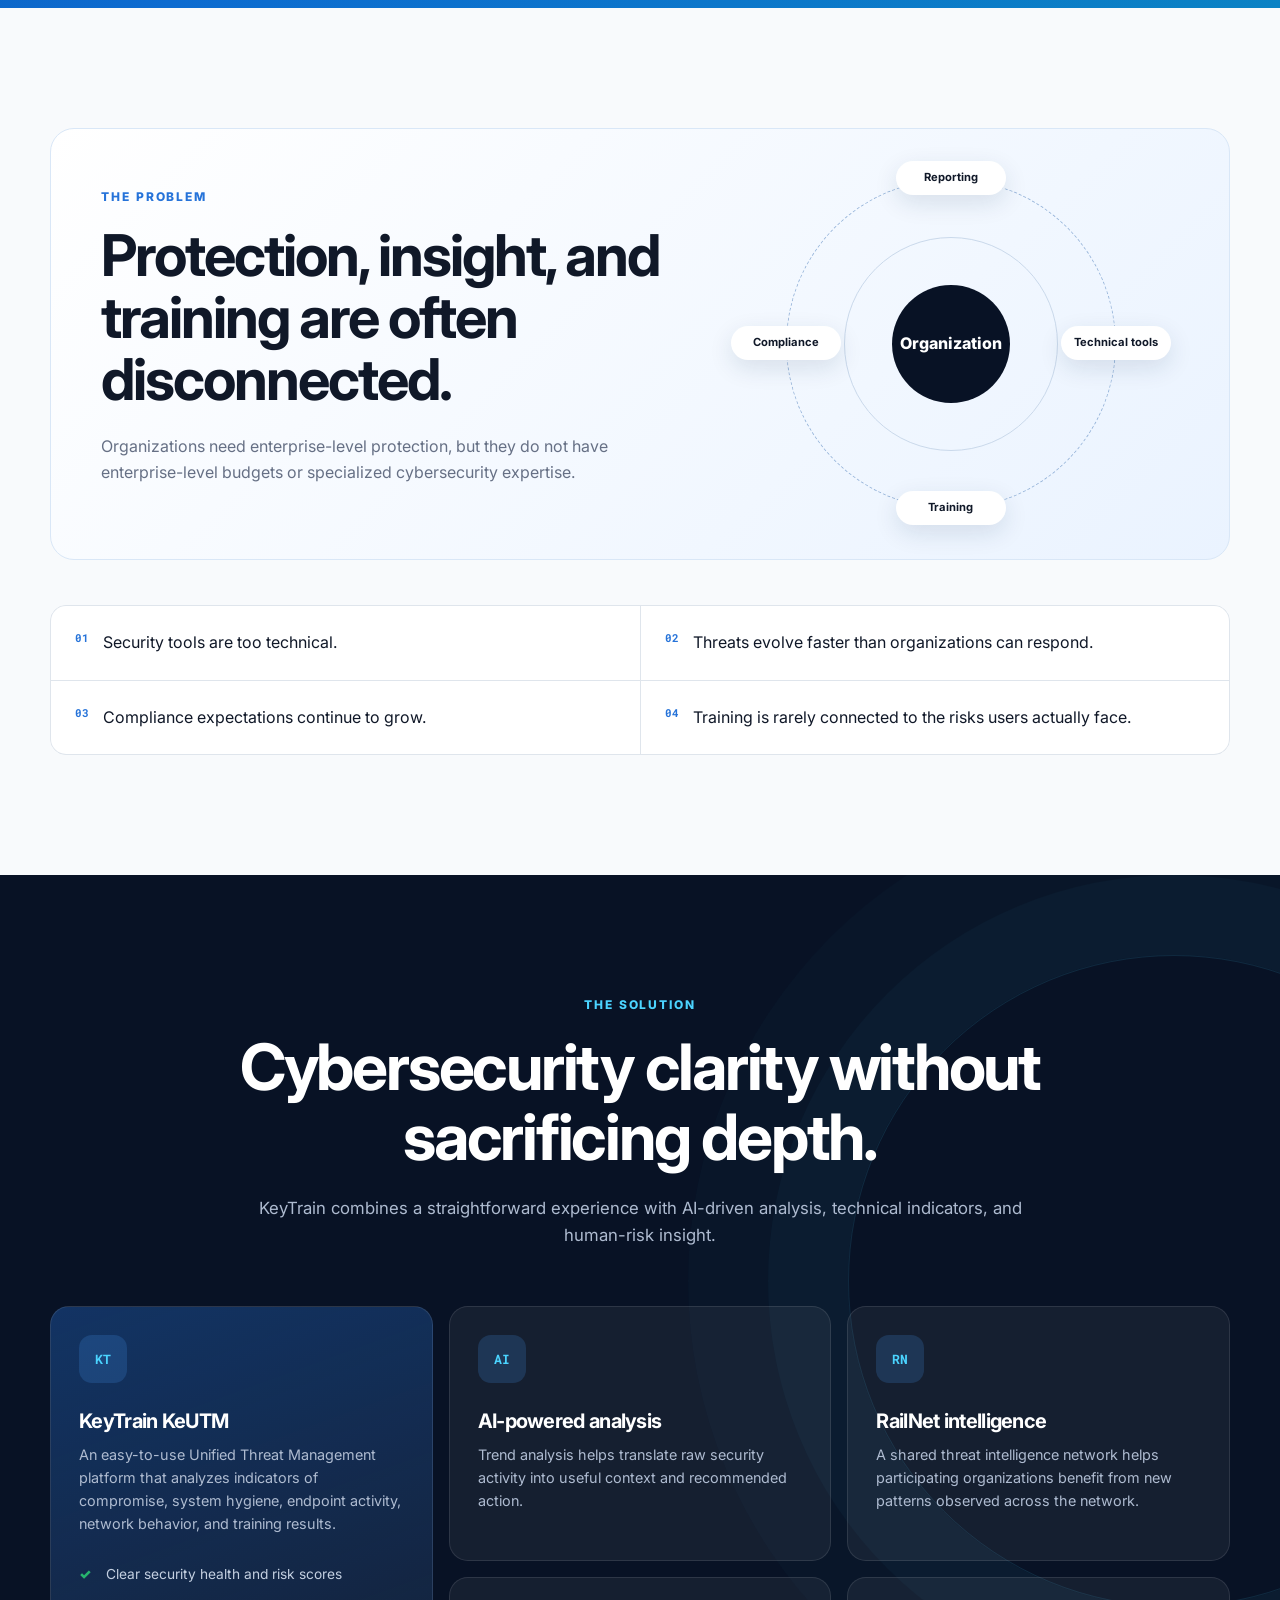
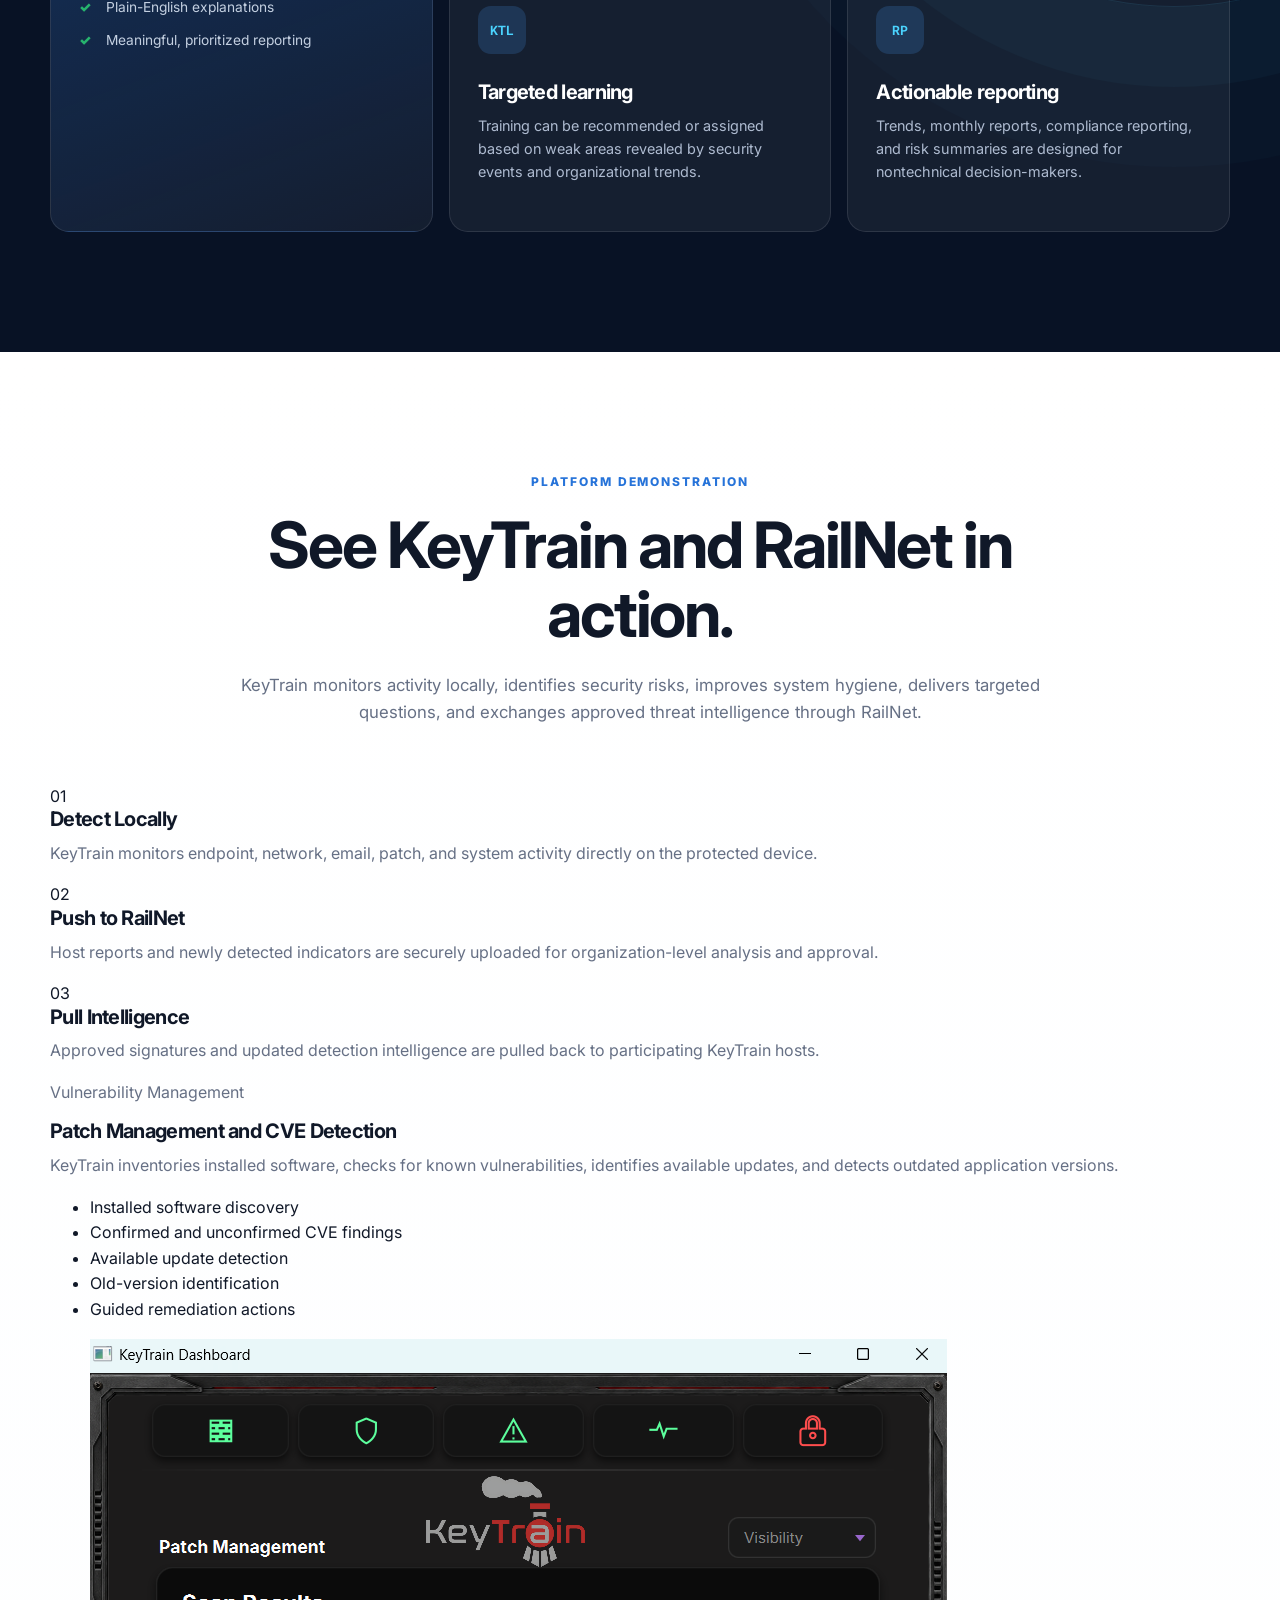
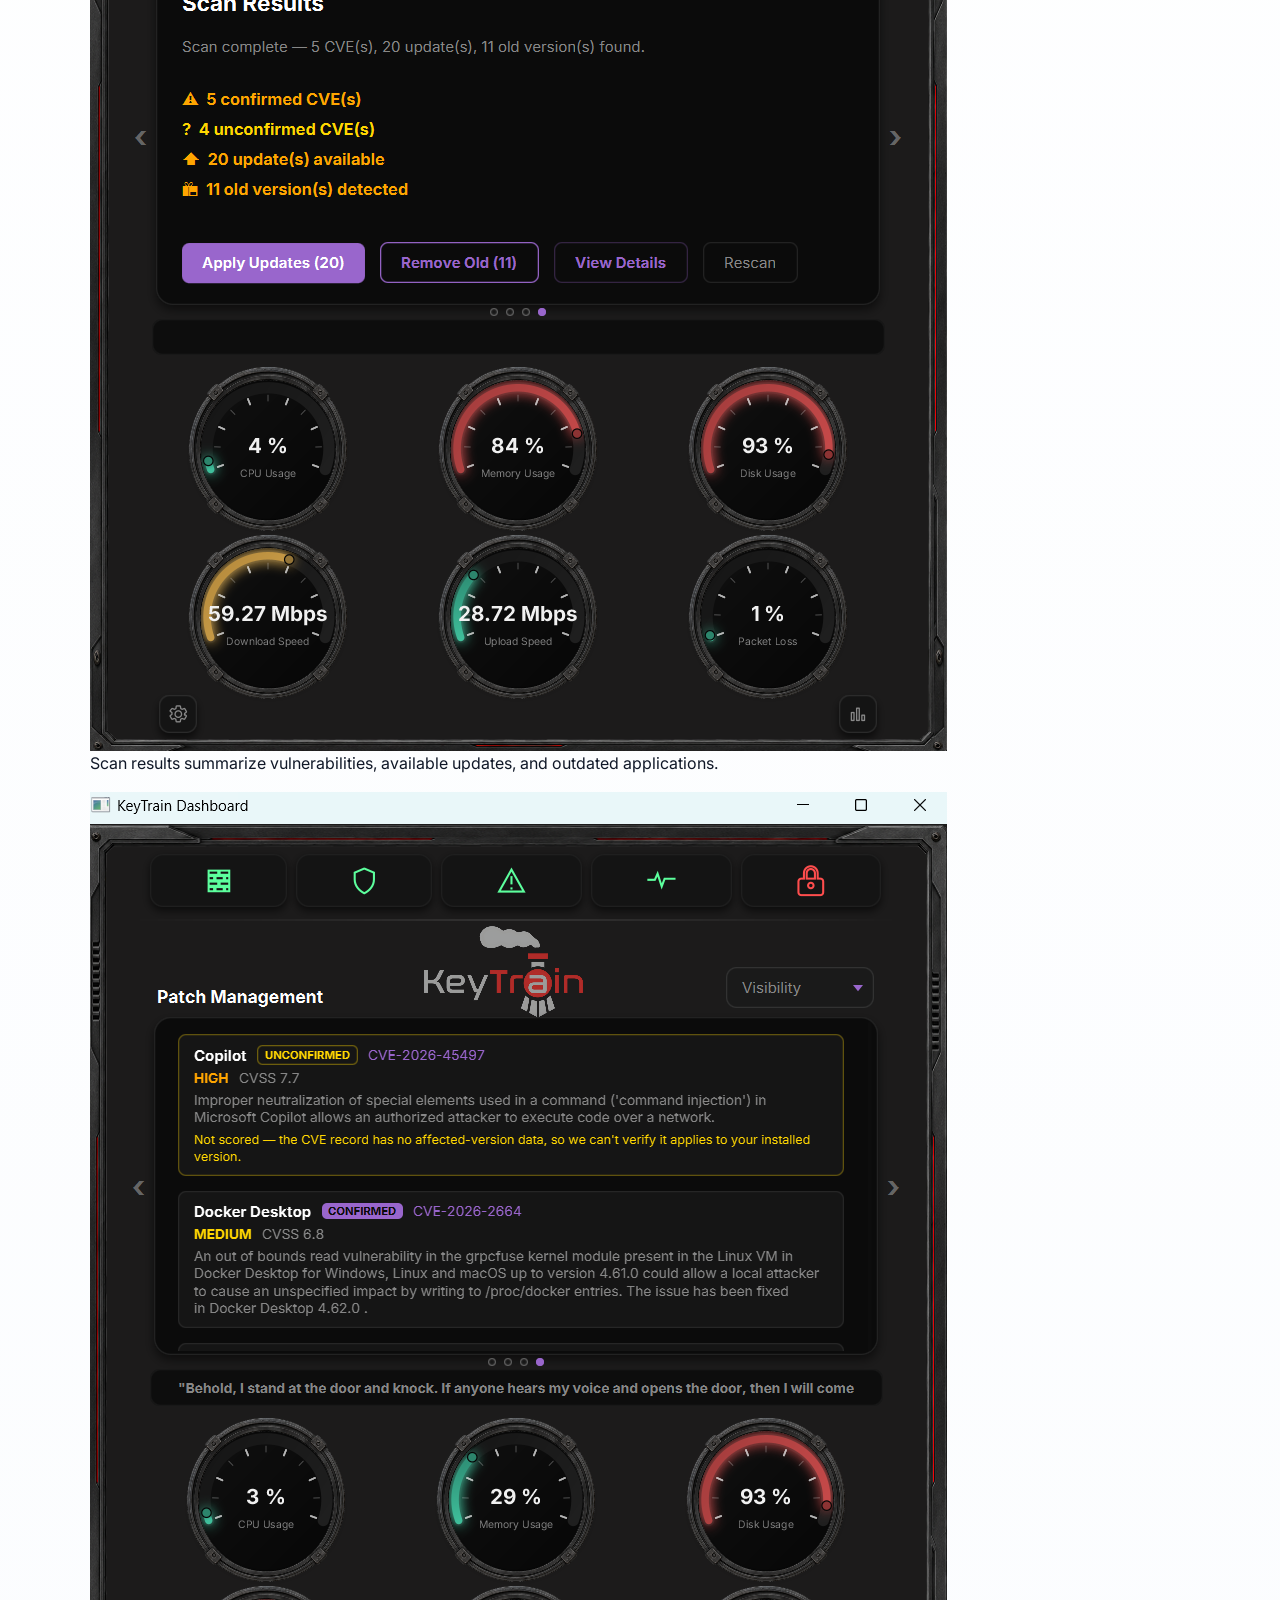
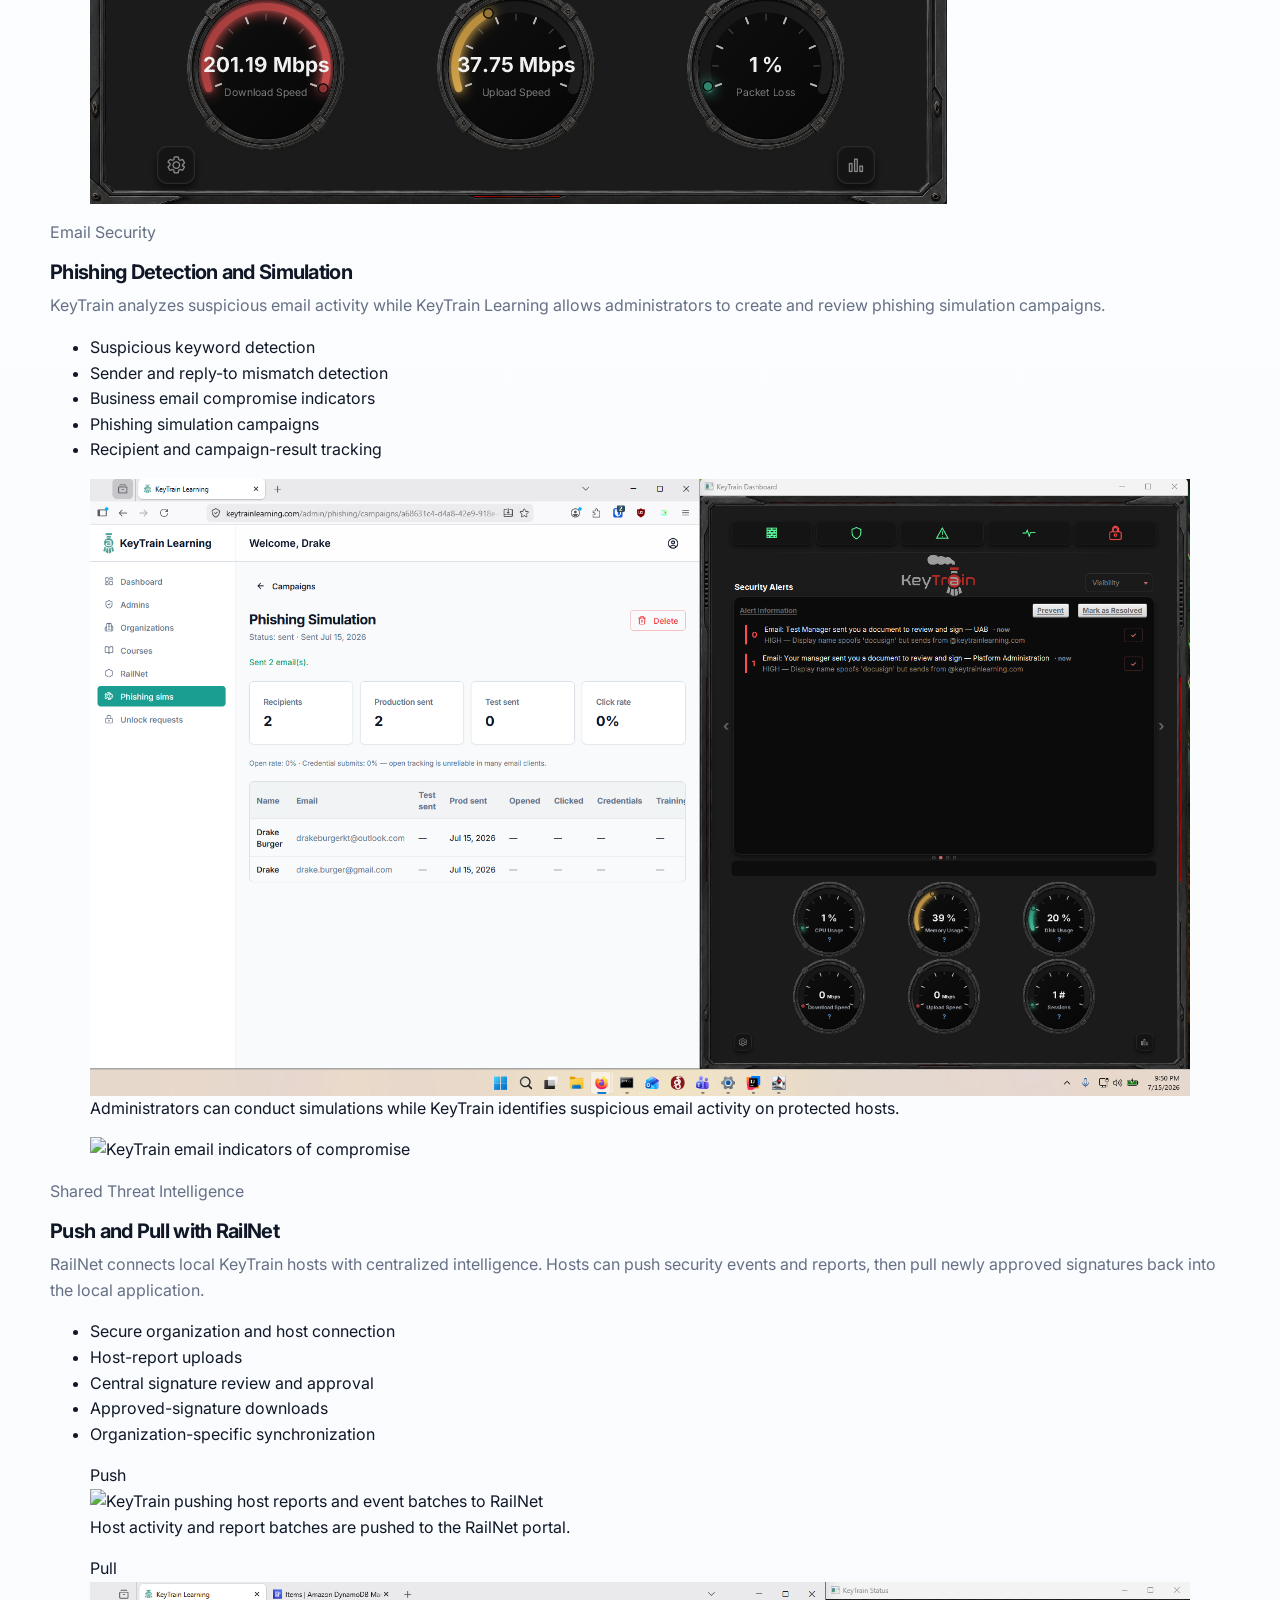
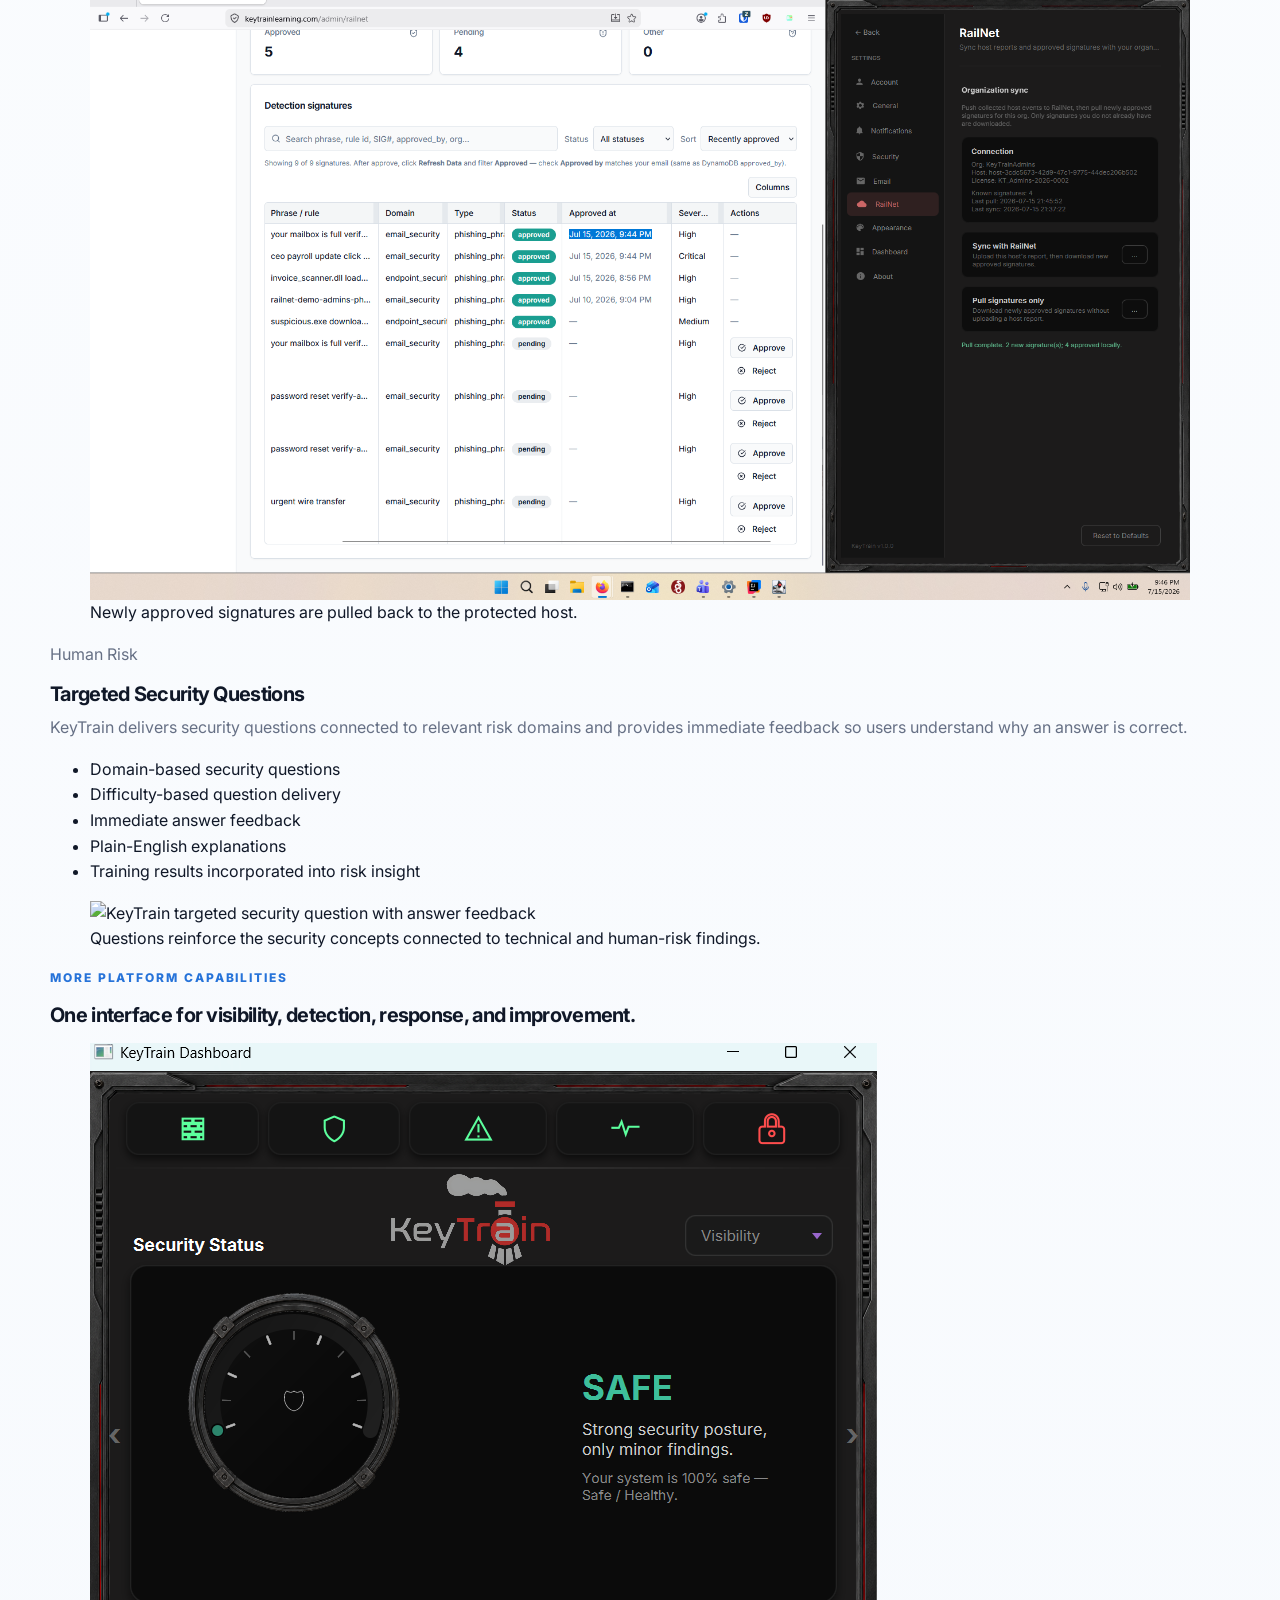
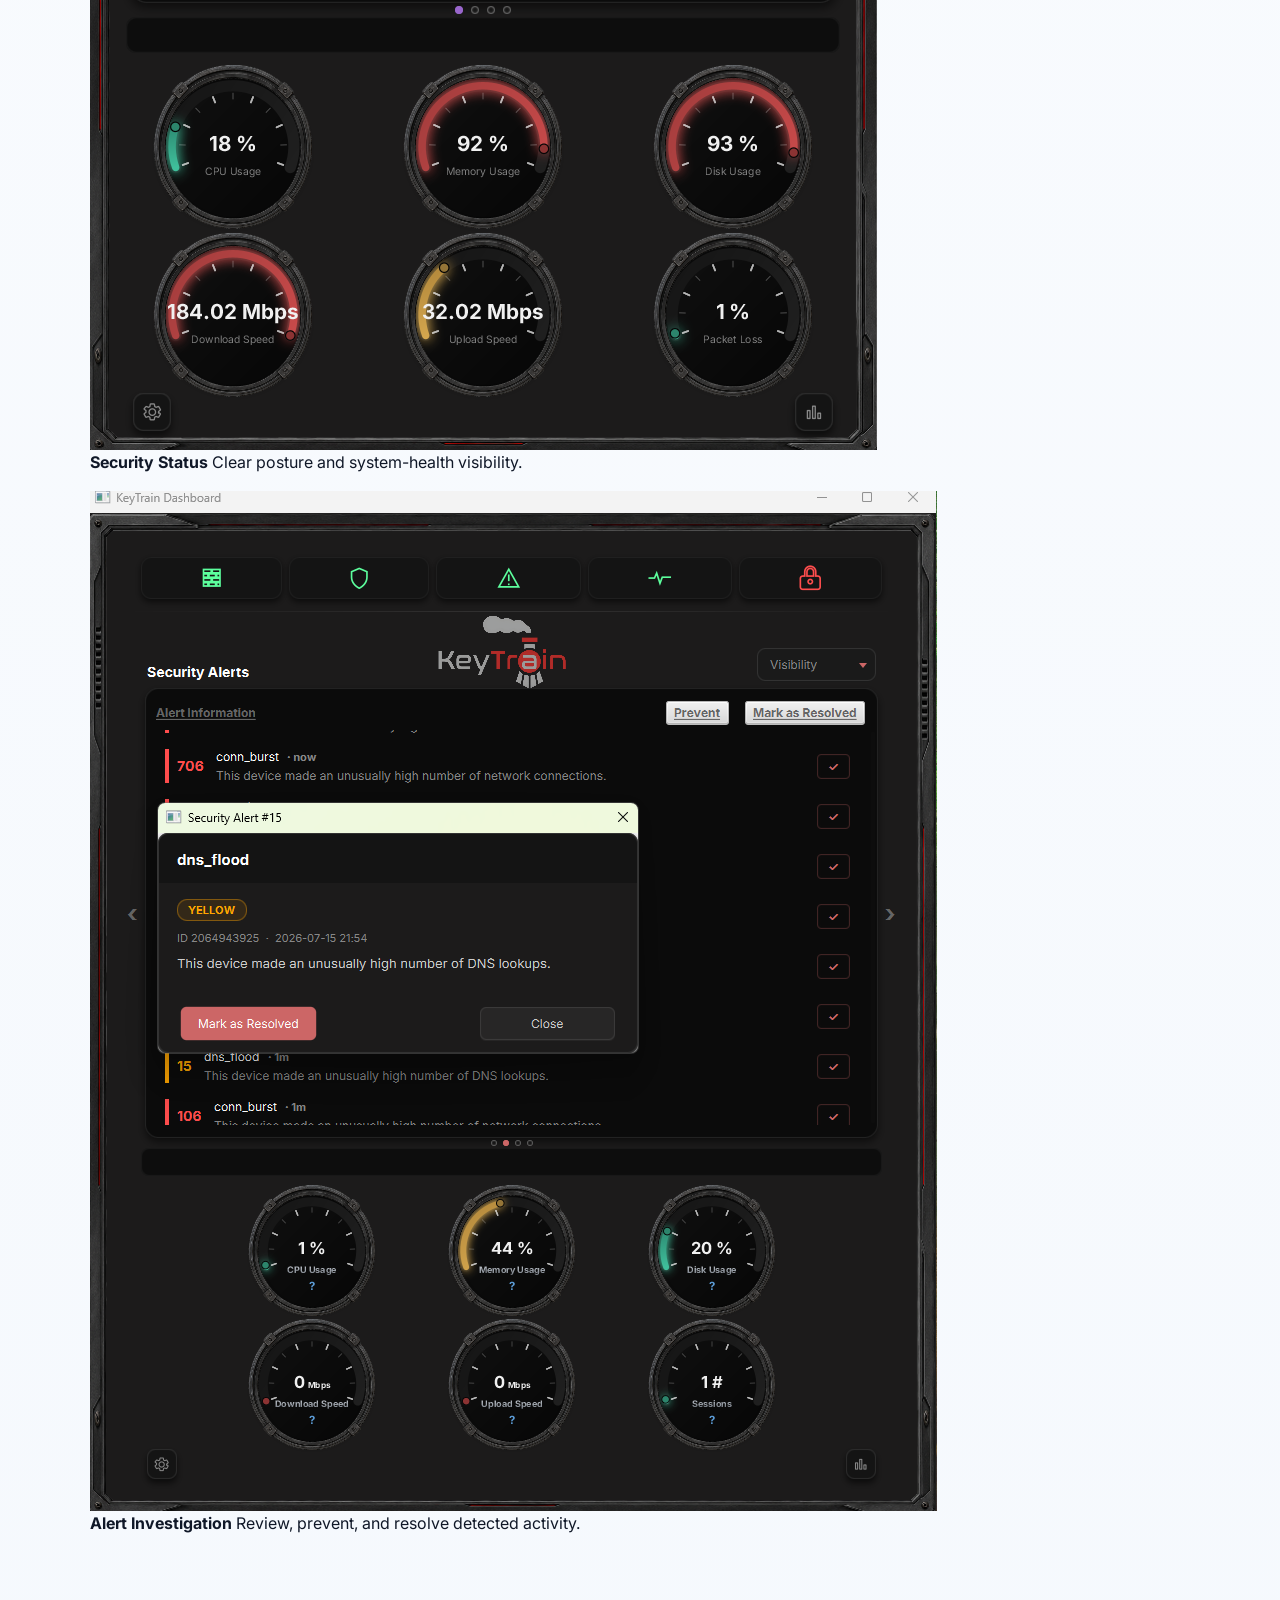
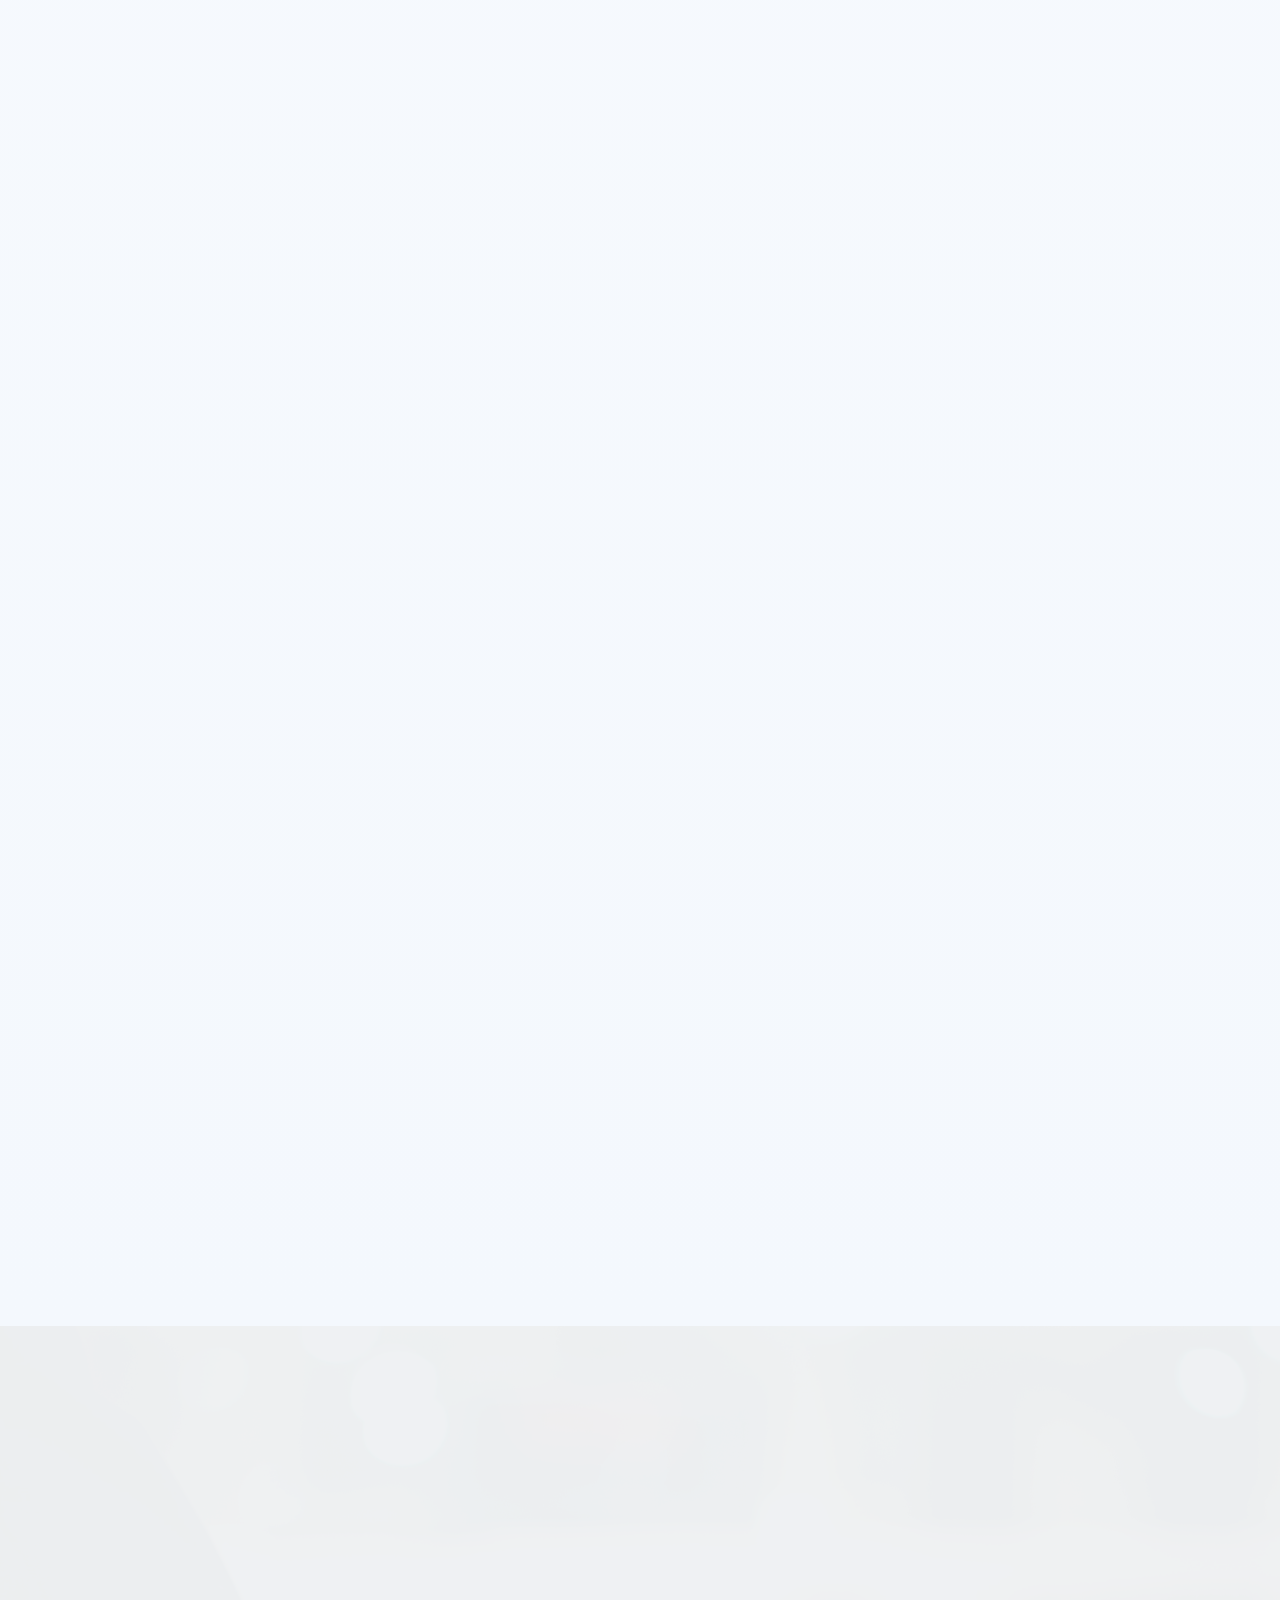
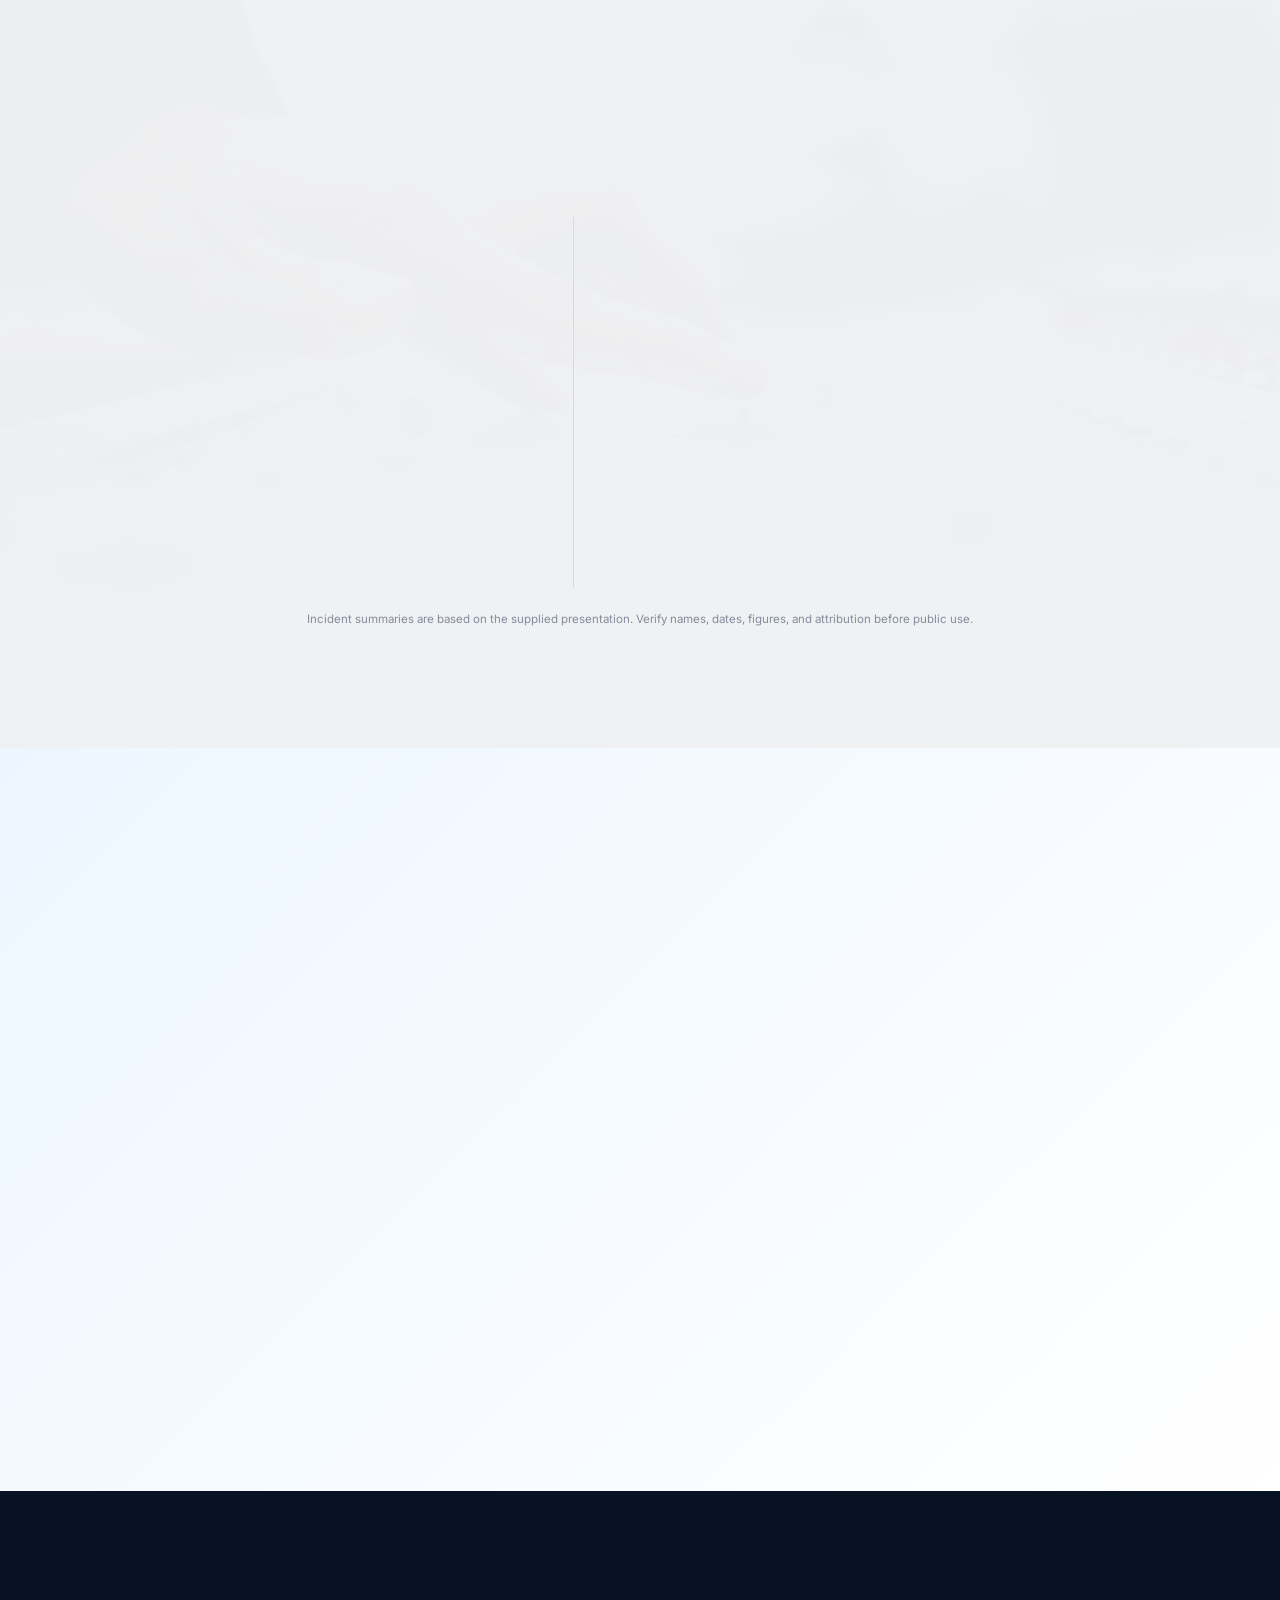
==== commit 3f2d03e6: "Revise questions in feature cards for clarity" ====
--- a/index.html
+++ b/index.html
@@ -122,28 +122,35 @@
             <span class="feature-number">01</span>
             <div>
               <h3>Enterprise cost</h3>
-              <p>Traditional cybersecurity platforms are often priced and packaged for large organizations.</p>
+              <p>Do traditional cybersecurity platforms that are often priced and packaged for large organizations deter you?</p>
+              <p>If a critical vulnerability was released today, could you identify affected systems immediately?</p>
             </div>
           </article>
           <article class="feature-card reveal">
             <span class="feature-number">02</span>
             <div>
               <h3>Expert-only tools</h3>
-              <p>Complex dashboards and alerts make it hard for everyday users to know what matters.</p>
+              <p>Do complex dashboards and alerts make it hard for everyday users to know what matters?</p>
+              <p>Would you know if someone clicked a phishing email today?</p>
+              <p>Which computers are currently vulnerable to known exploits?</p>
             </div>
           </article>
           <article class="feature-card reveal">
             <span class="feature-number">03</span>
             <div>
               <h3>Growing complexity</h3>
-              <p>Threats, regulations, and technology change faster than many teams can respond.</p>
+              <p>Are you able to adapt and respond with eveolving threats, compliance regulations, and technology as they change?</p>
+              <p>Are your firewall, antivirus, VPN, and endpoints healthy and up to date?</p>
+              <p>If another organization discovered a new cyber threat today, would your organization automatically benefit from that intelligence?</p>
             </div>
           </article>
           <article class="feature-card reveal">
             <span class="feature-number">04</span>
             <div>
               <h3>Limited staff</h3>
-              <p>Many organizations do not have a dedicated cybersecurity professional on staff.</p>
+              <p>Do you have a dedicated cybersecurity professional on staff?</p>
+              <p>Could you explain your organization's cyber risk to your board or leadership?</p>
+              <p>Could you prove your cybersecurity compliance if you were audited tomorrow?</p>
             </div>
           </article>
         </div>
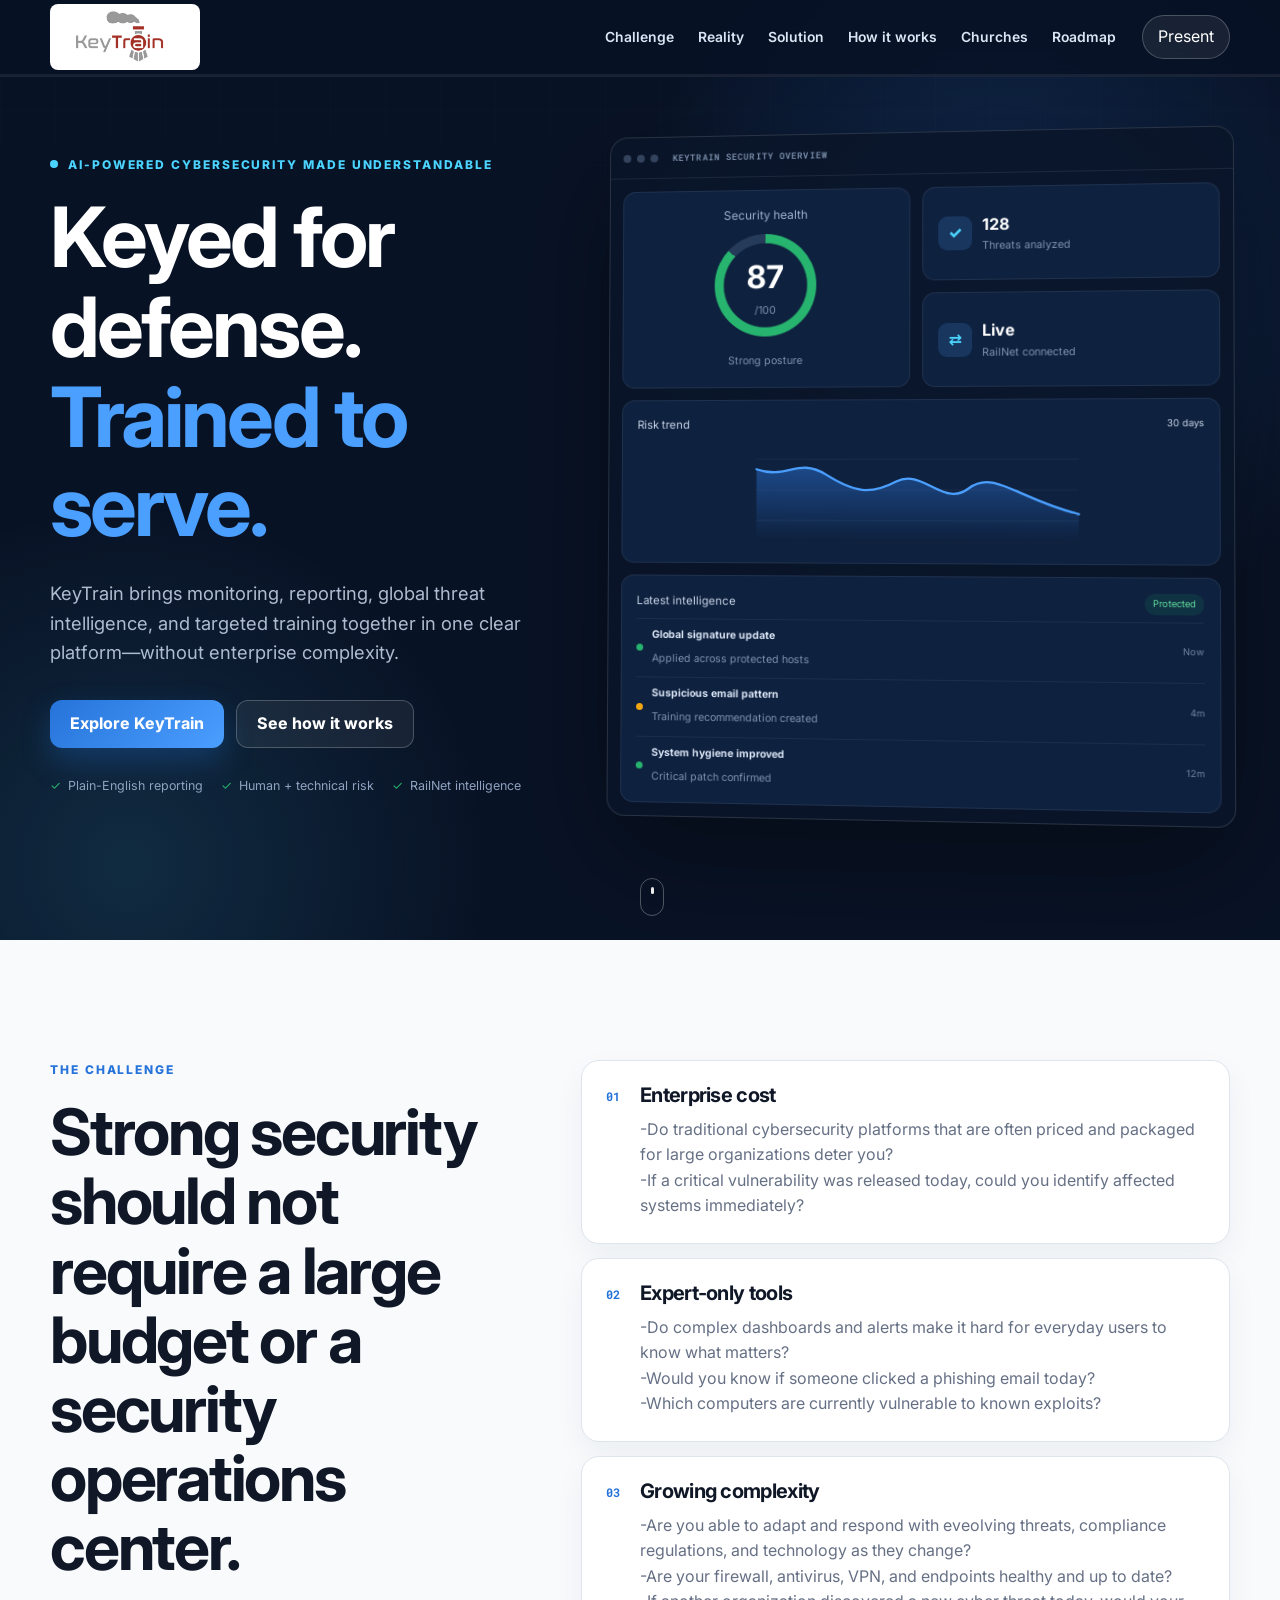
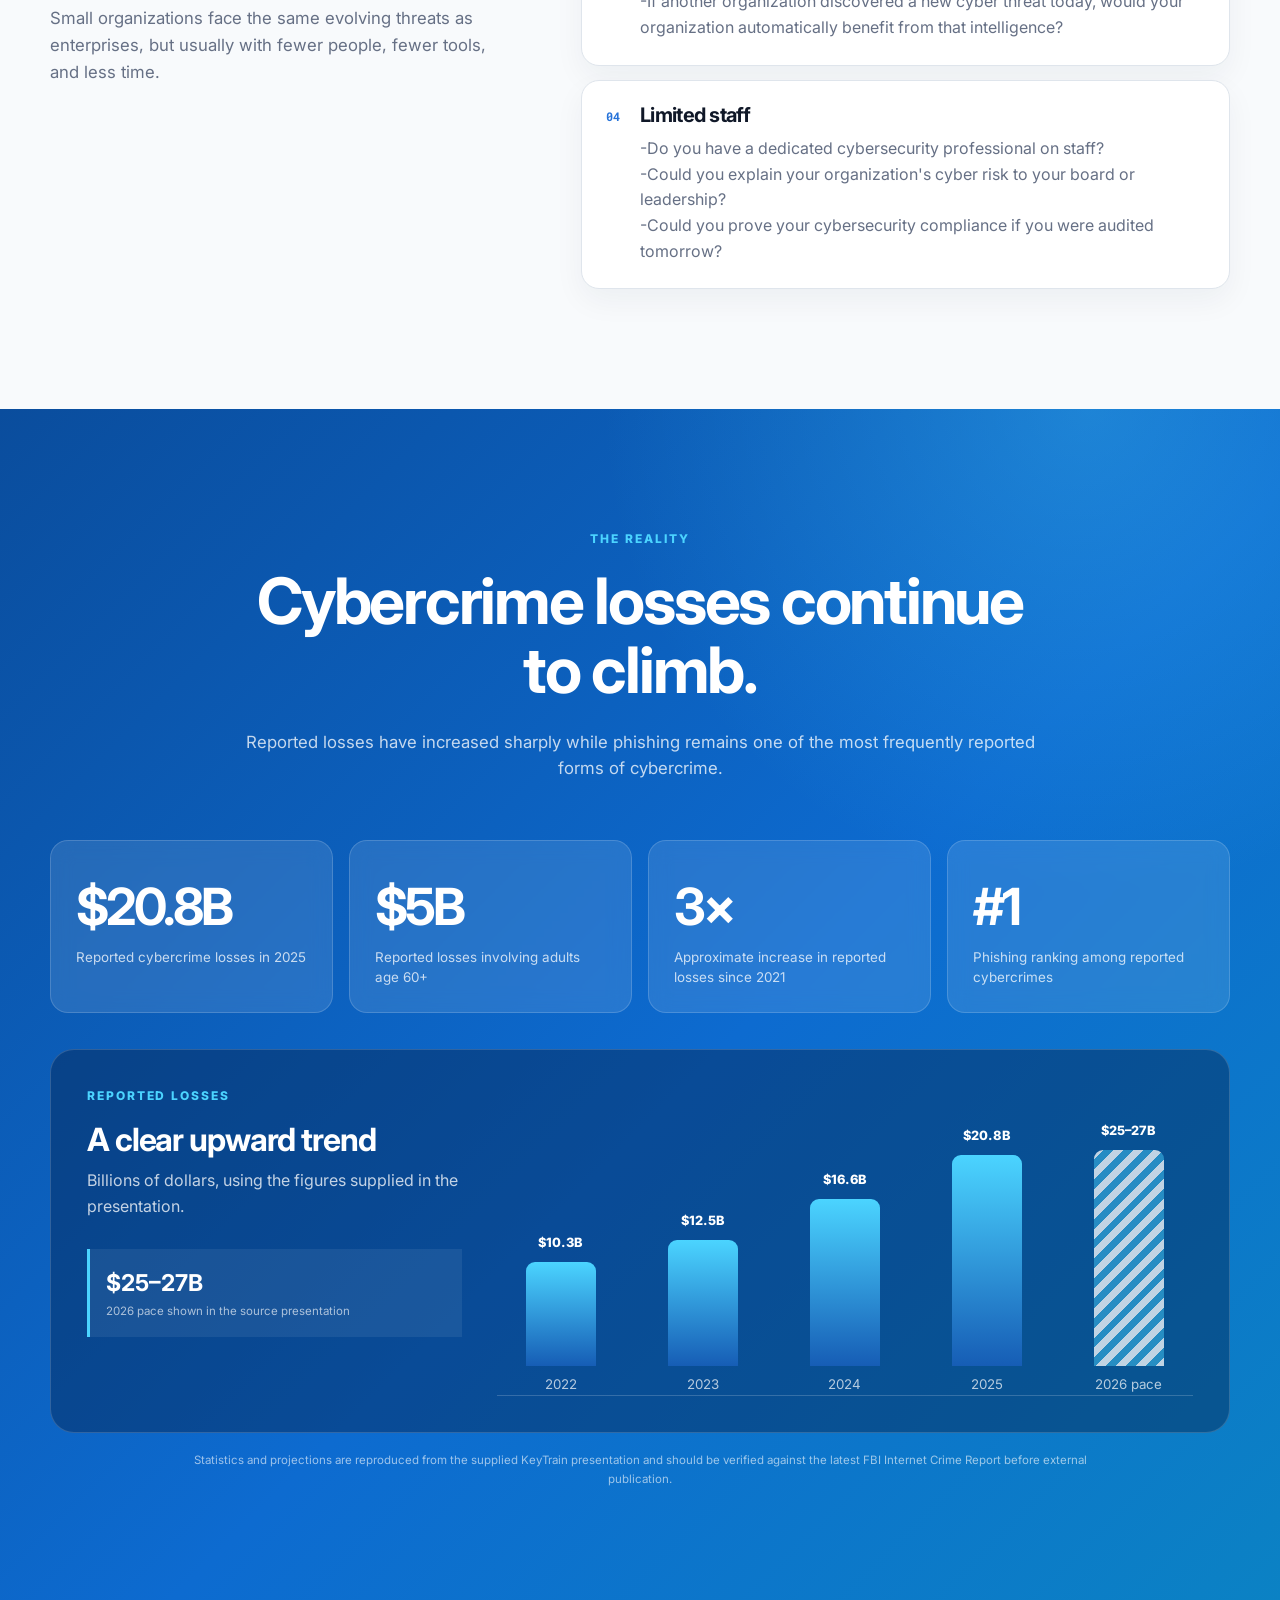
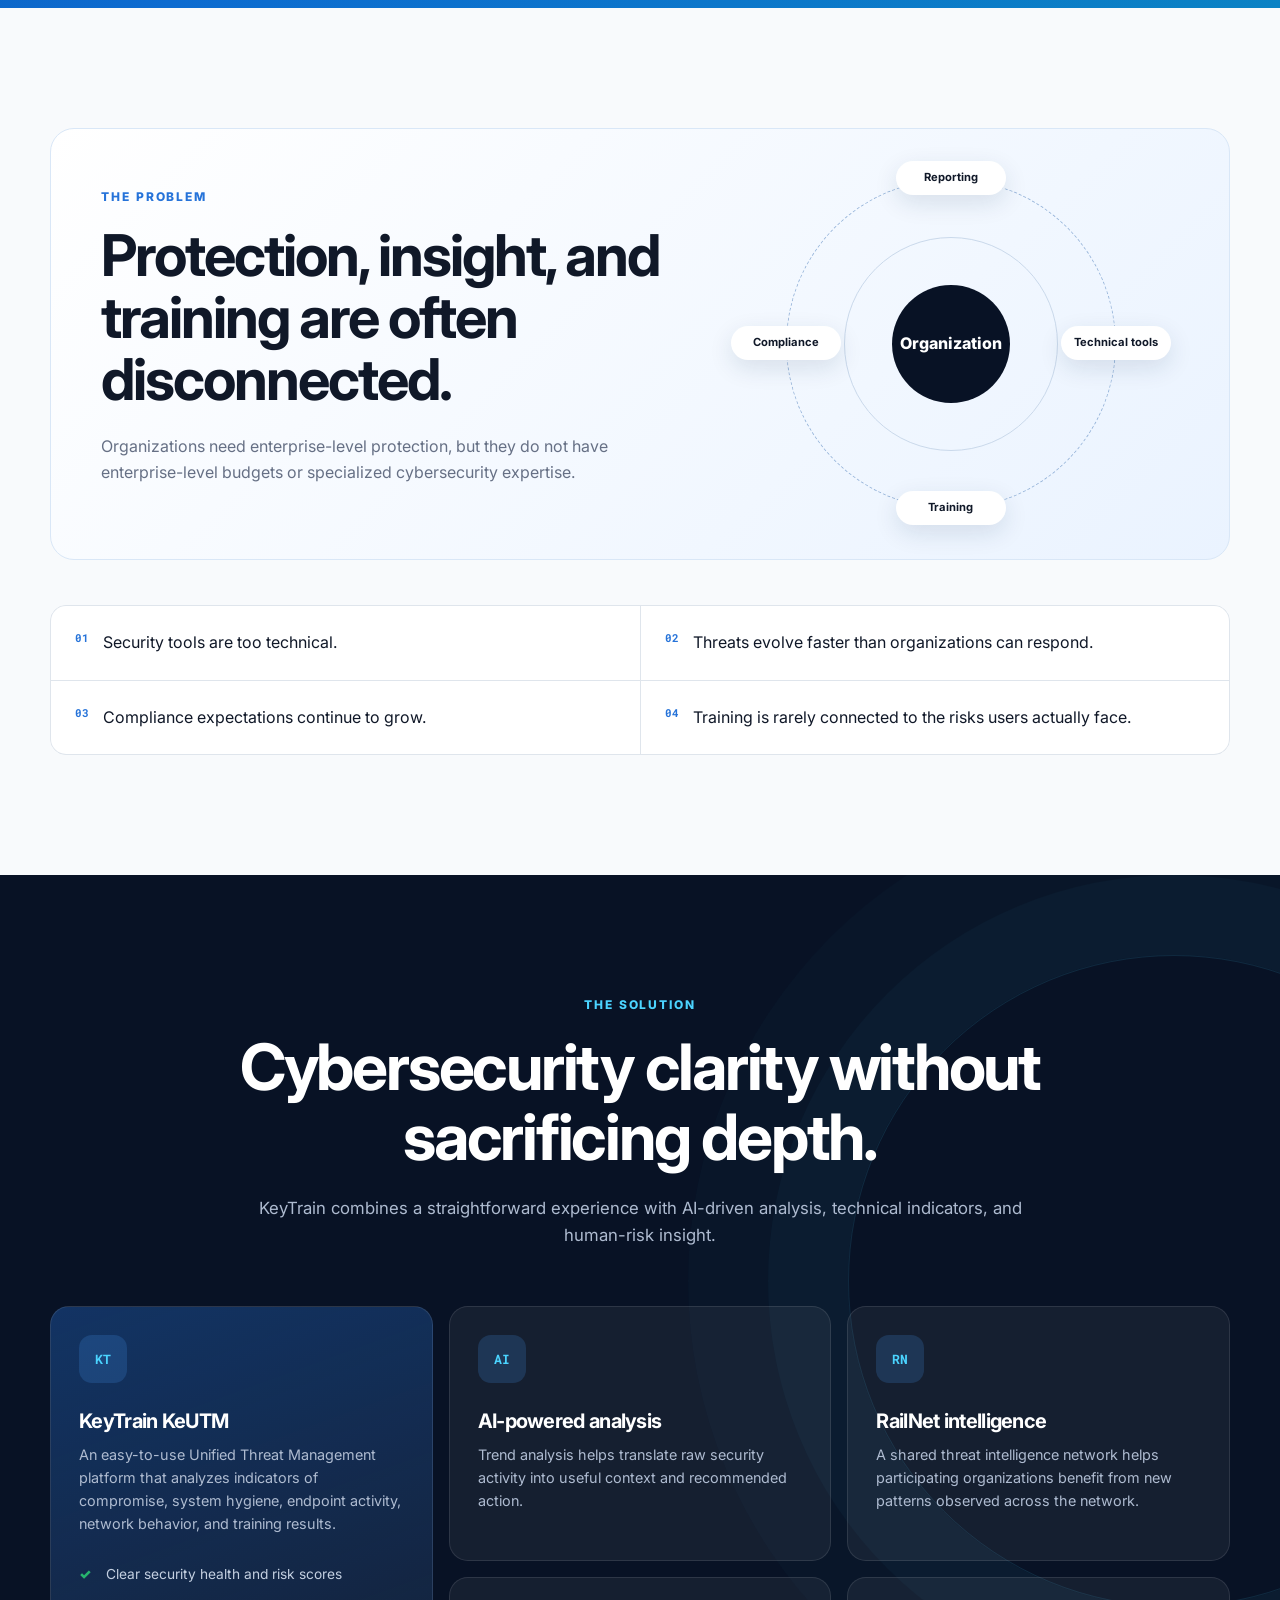
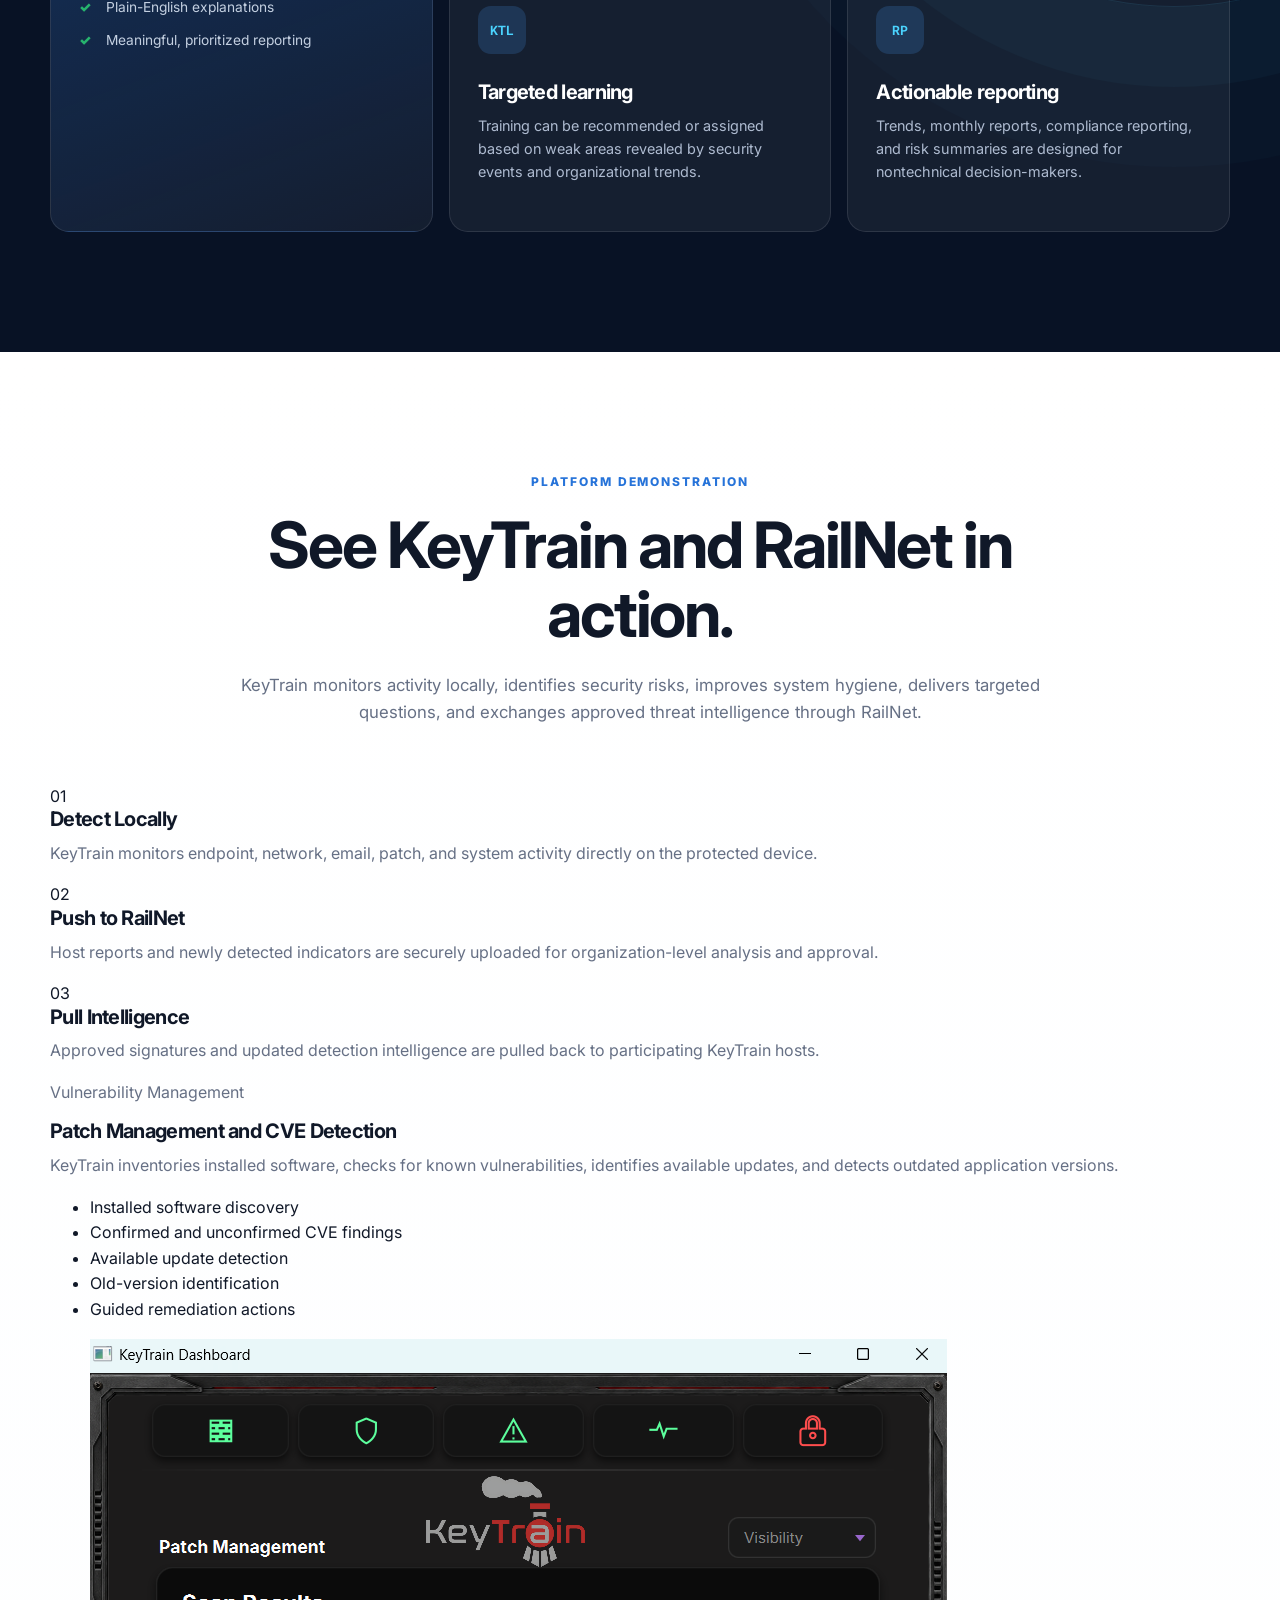
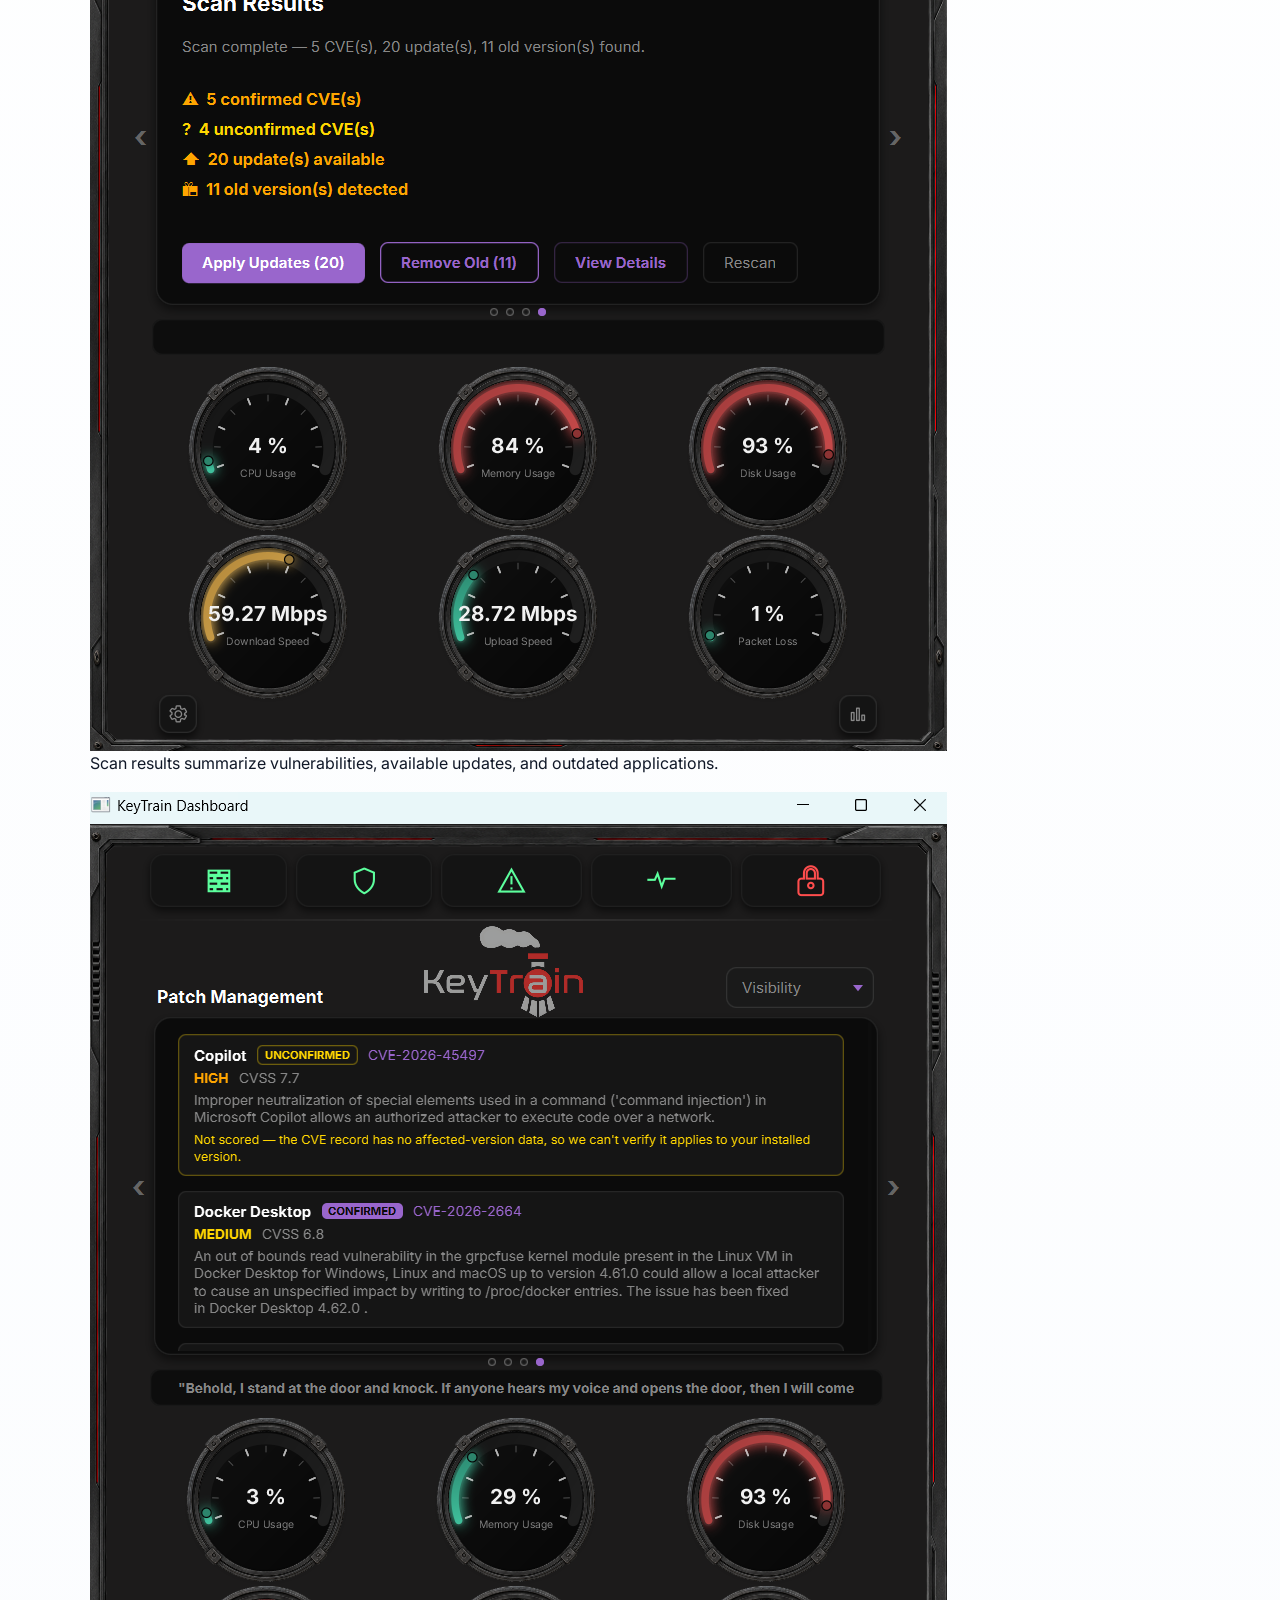
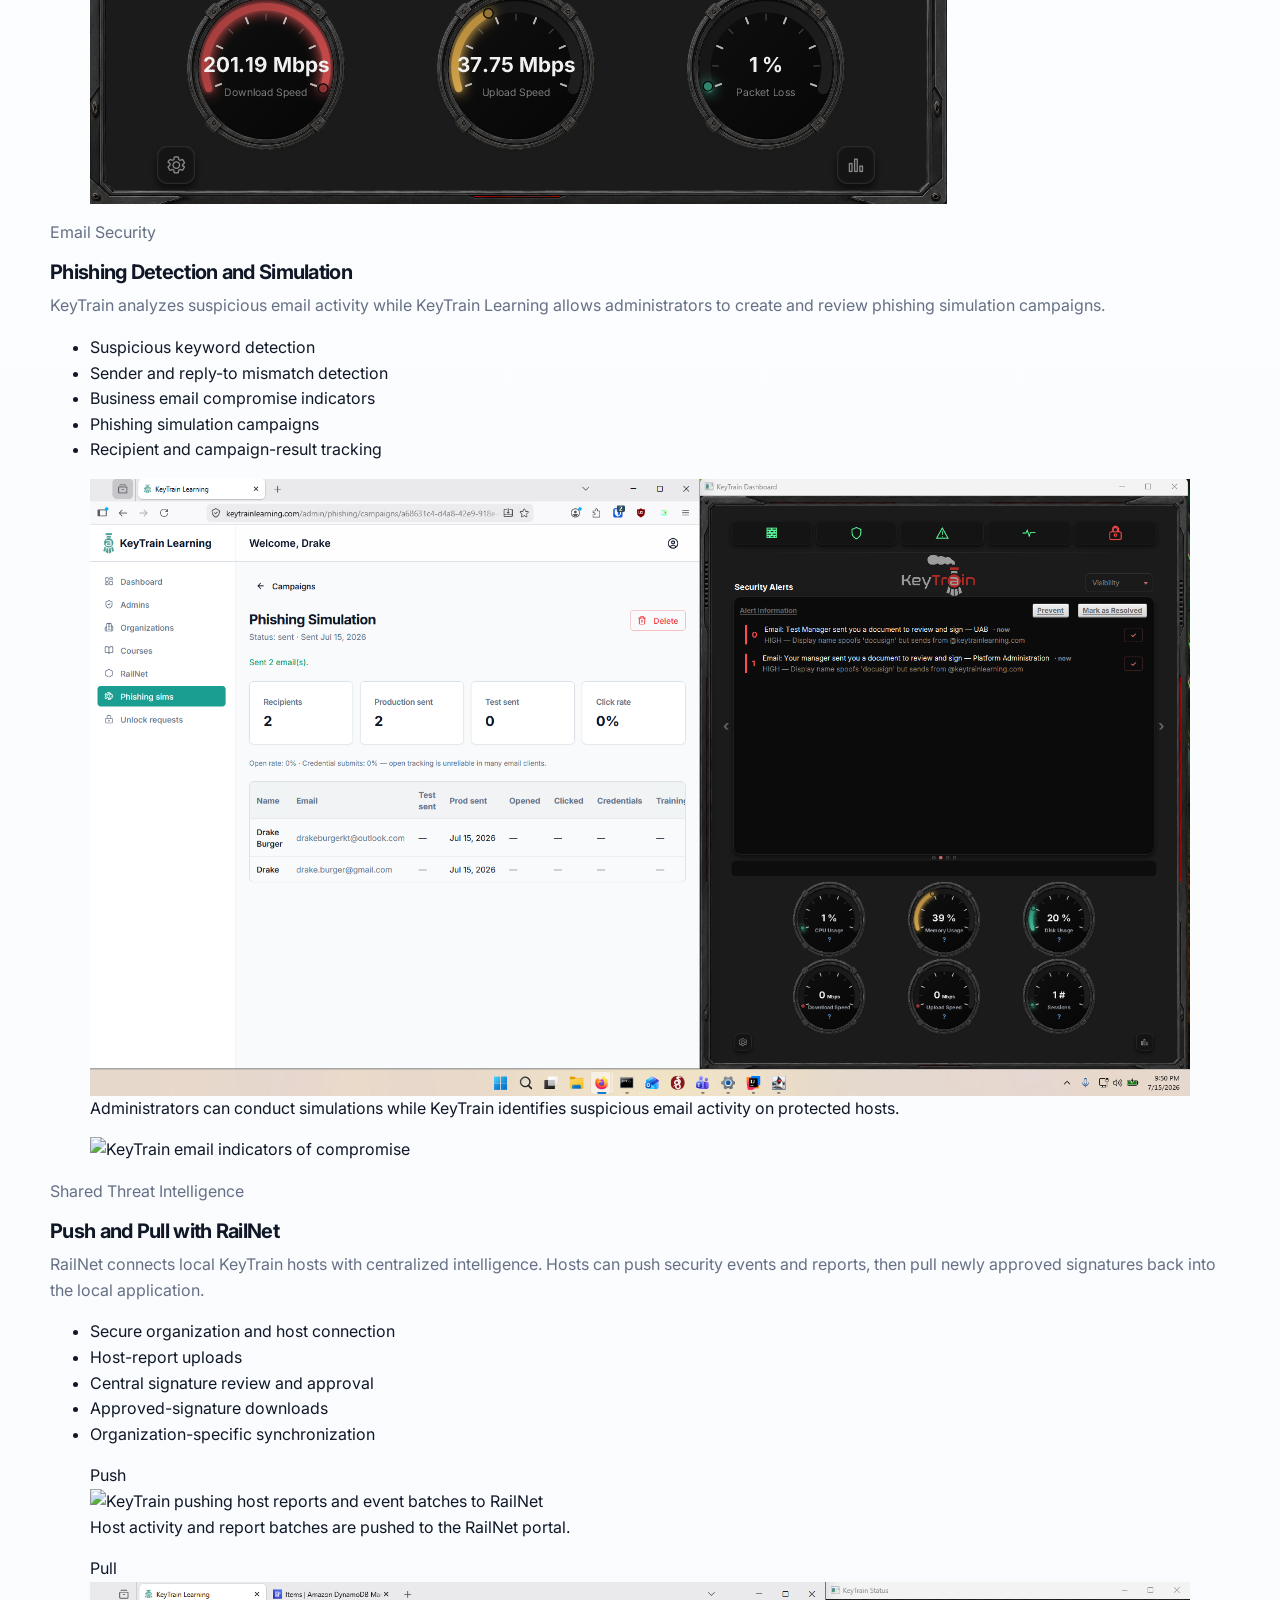
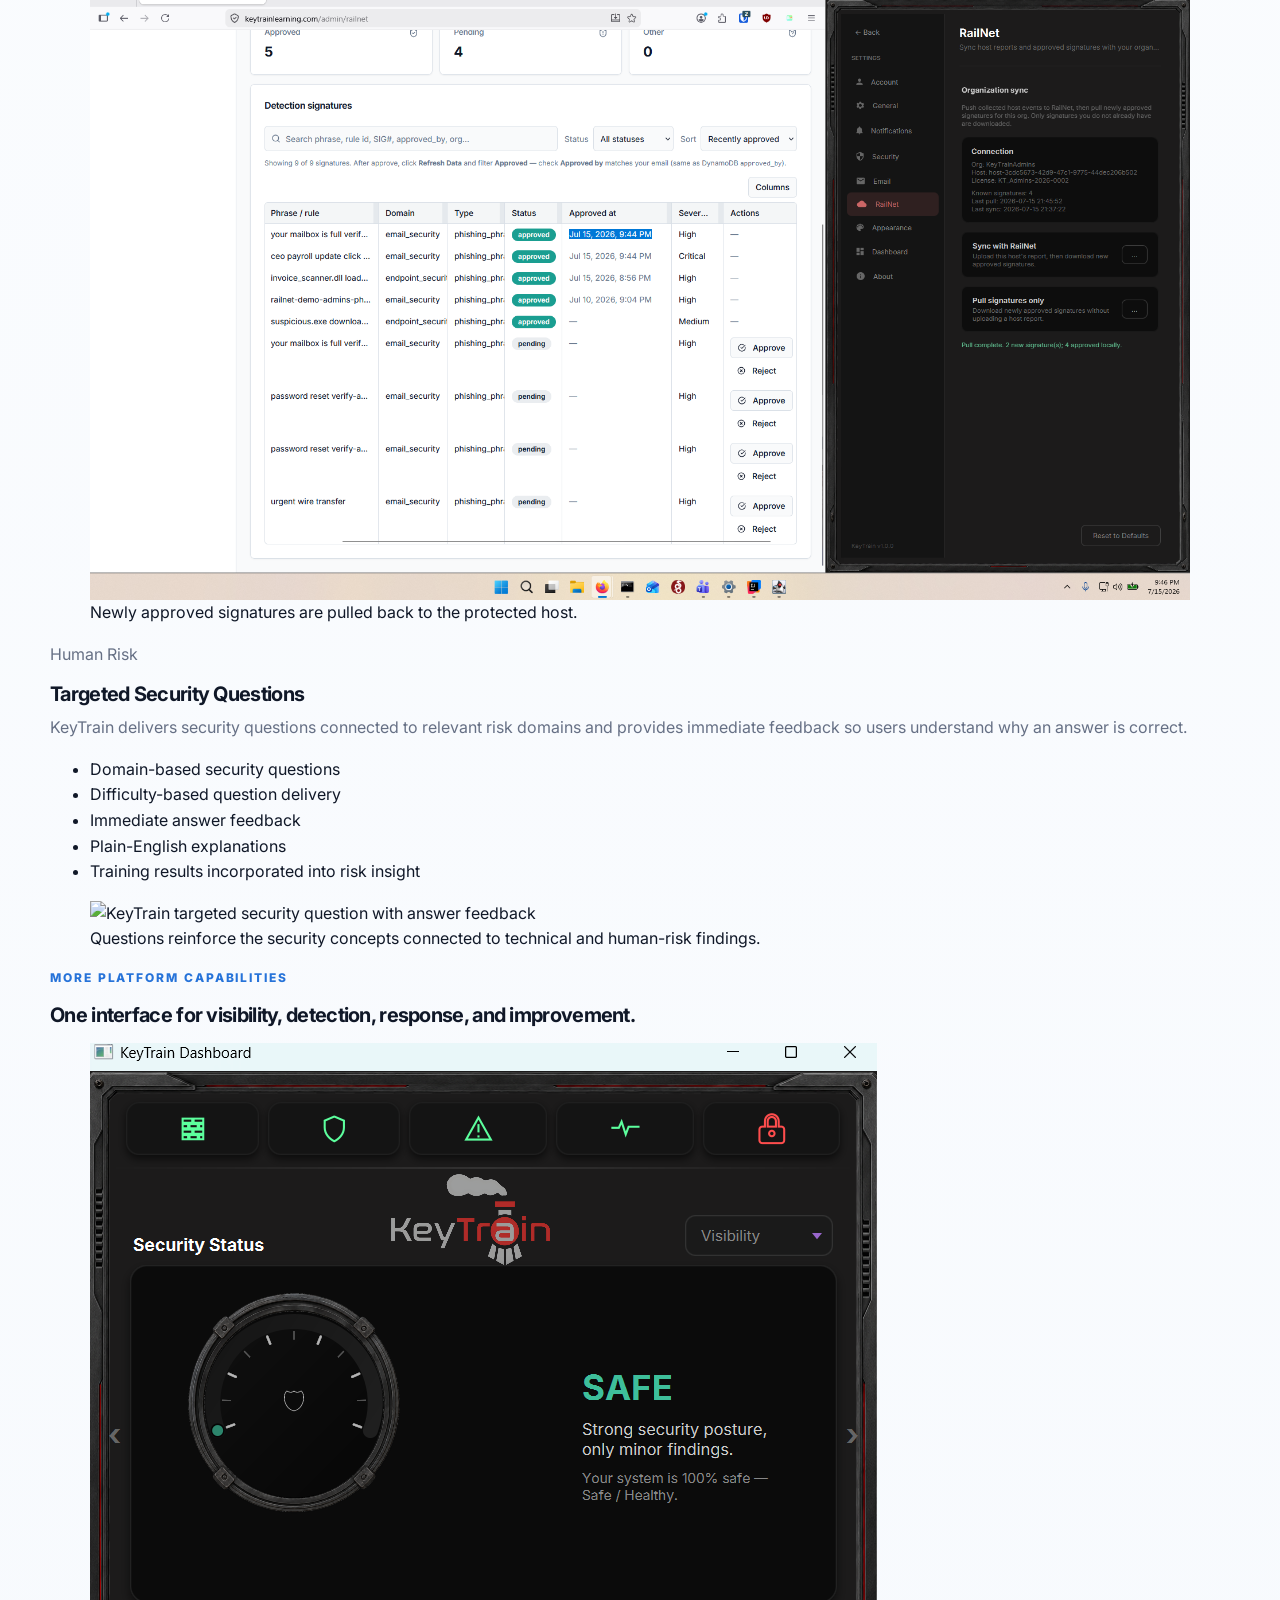
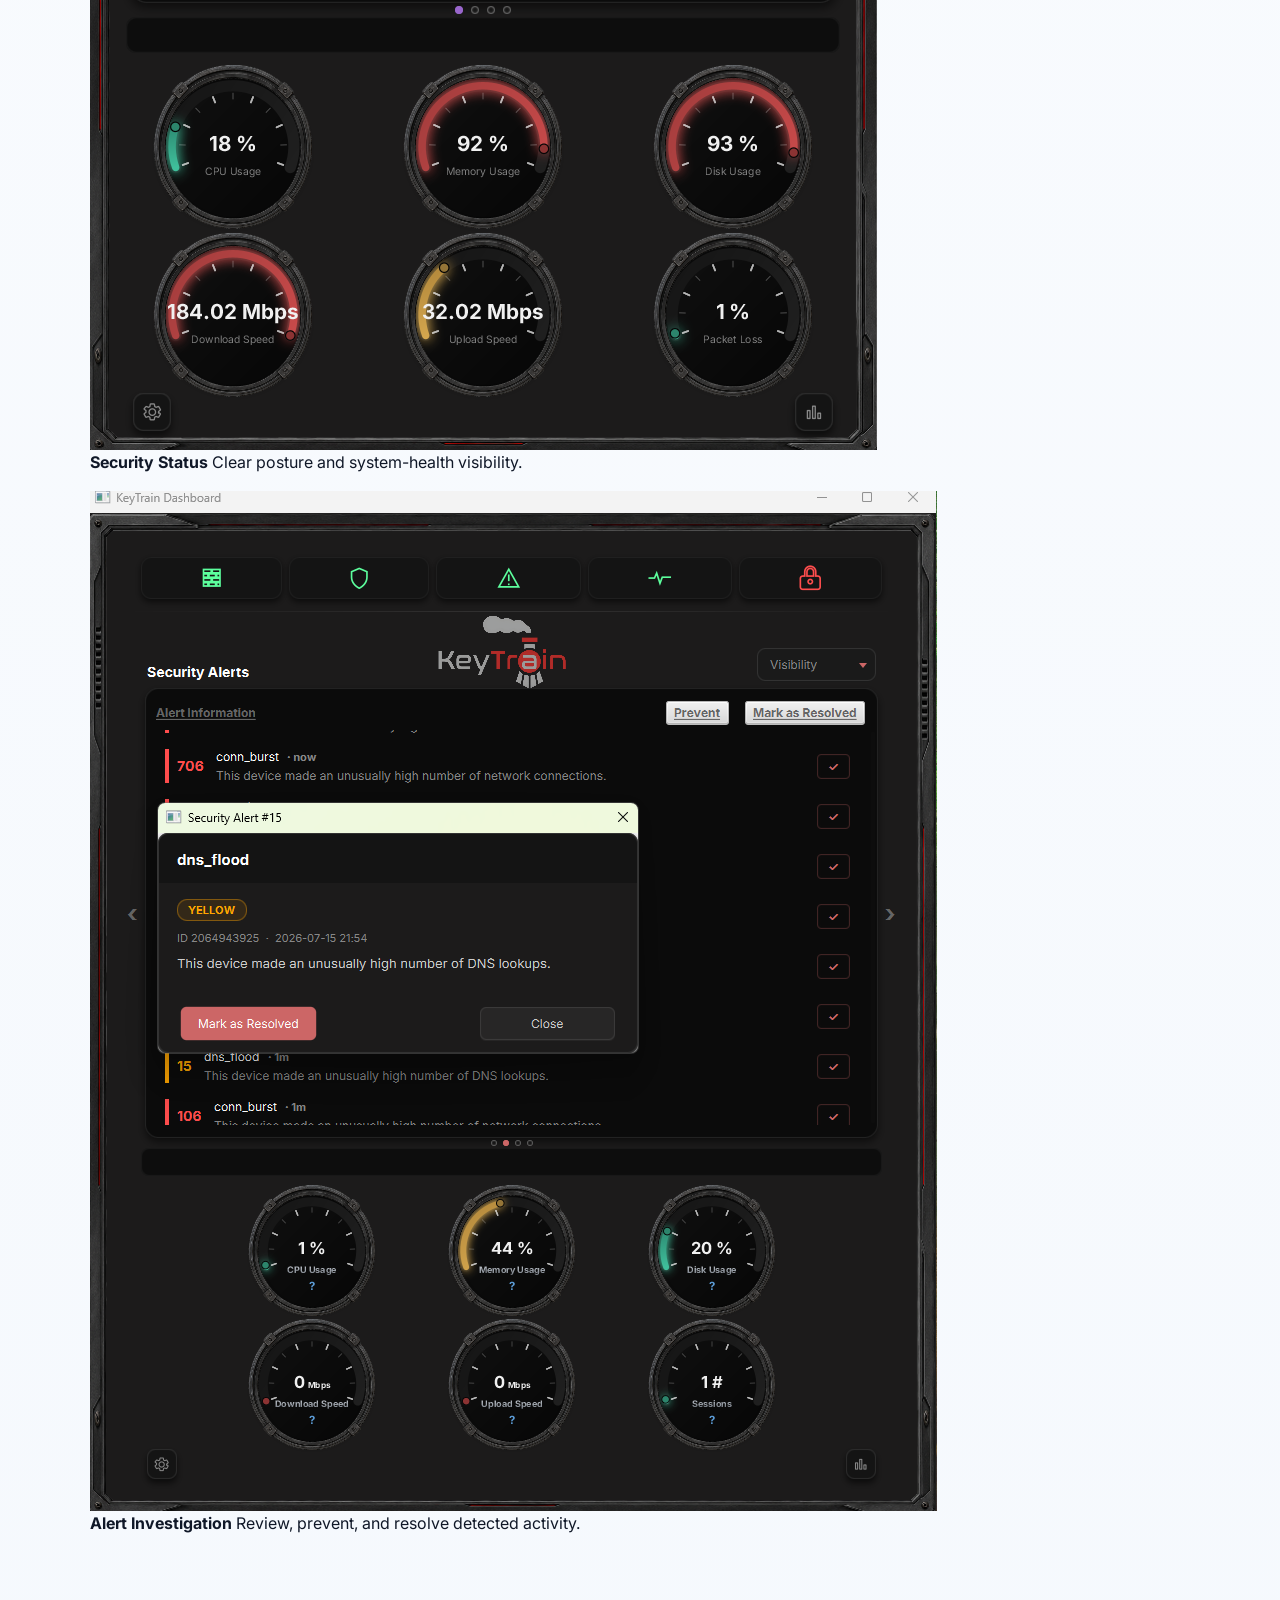
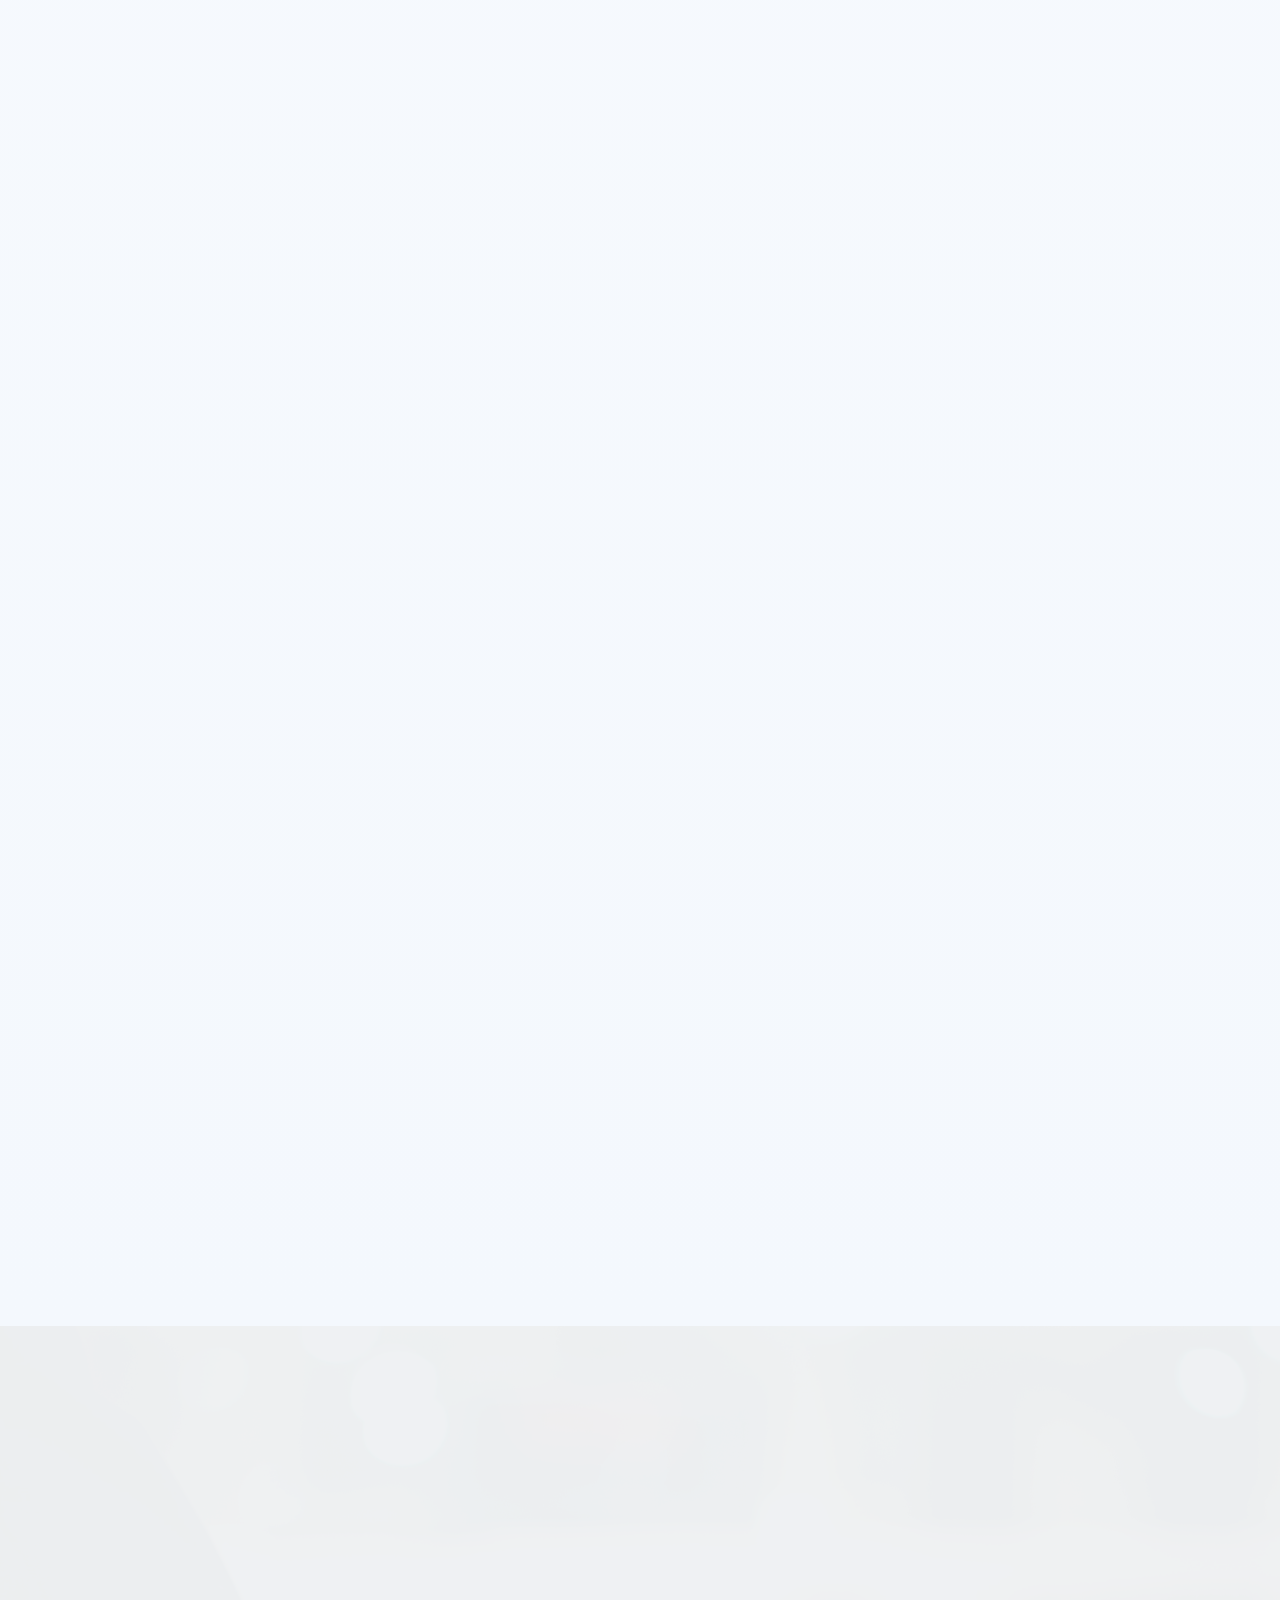
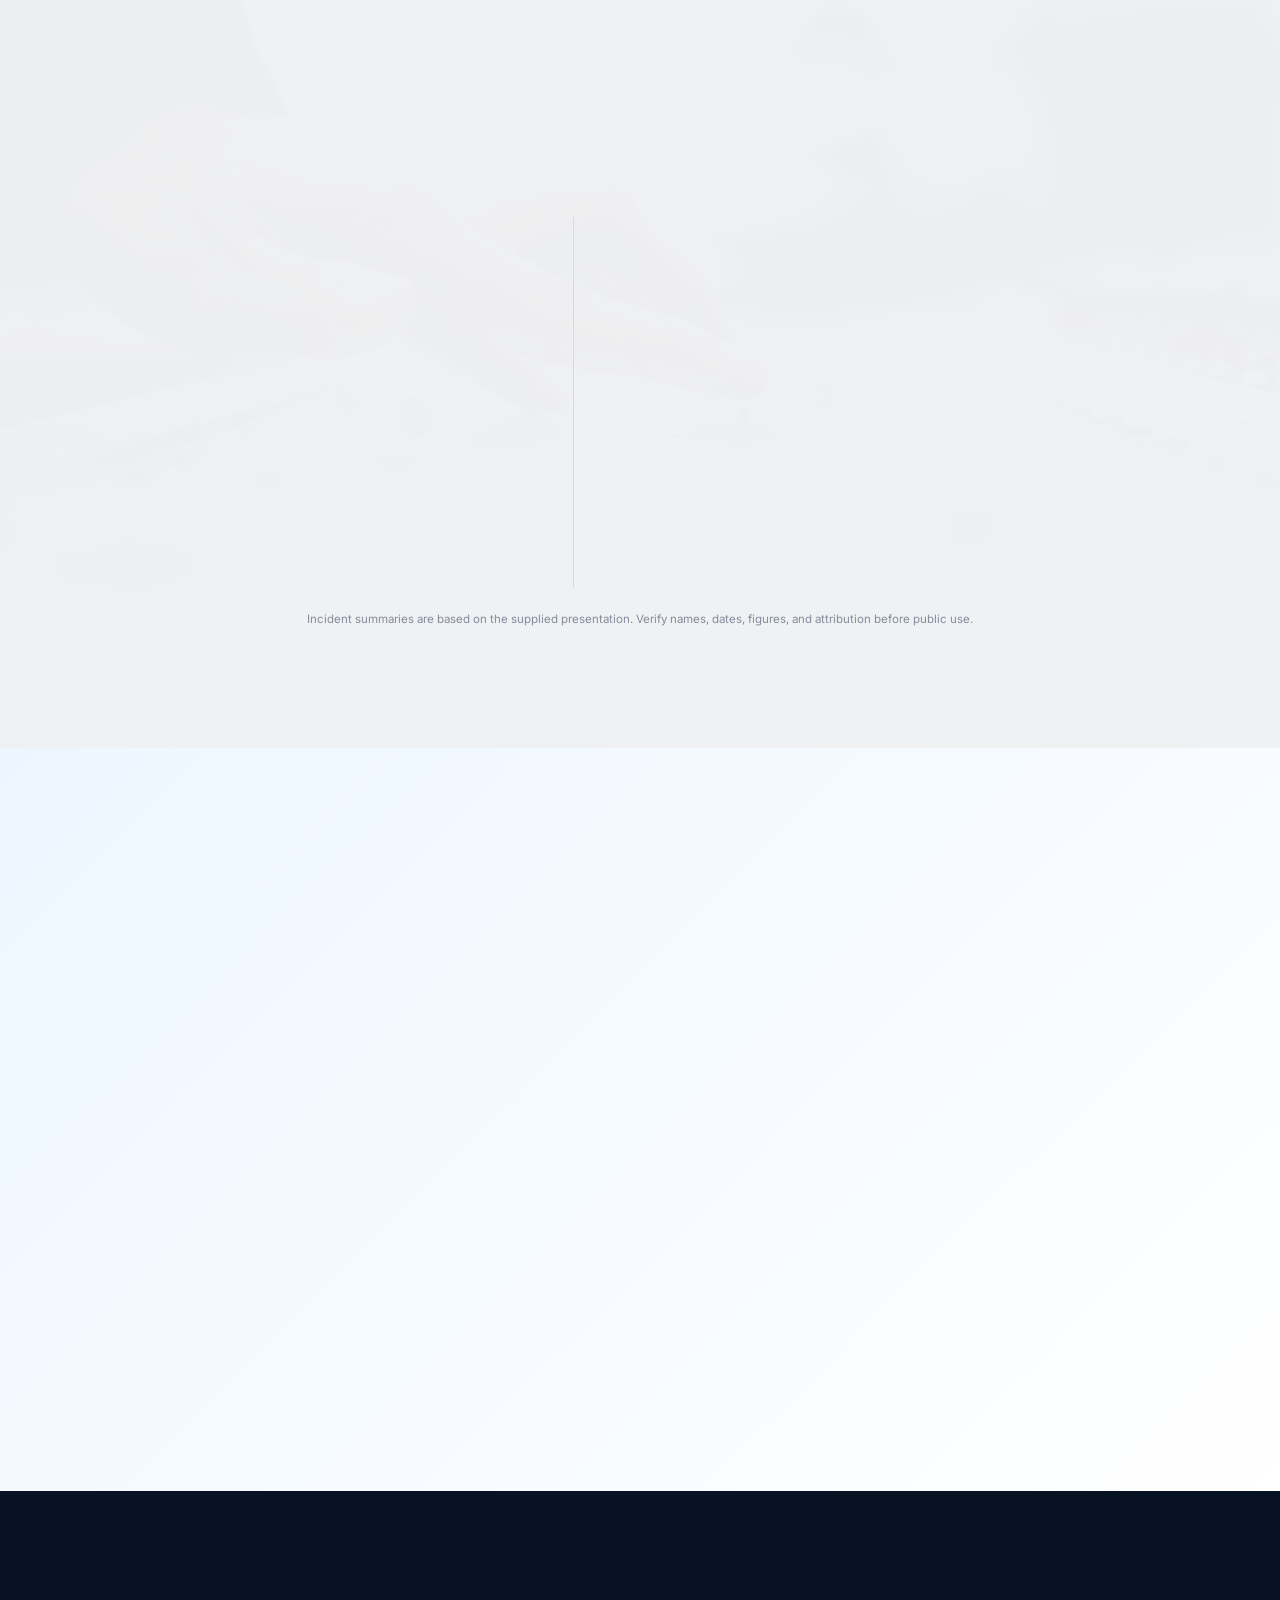
==== commit ed22198a: "Add bullet points to feature descriptions in index.html" ====
--- a/index.html
+++ b/index.html
@@ -122,35 +122,35 @@
             <span class="feature-number">01</span>
             <div>
               <h3>Enterprise cost</h3>
-              <p>Do traditional cybersecurity platforms that are often priced and packaged for large organizations deter you?</p>
-              <p>If a critical vulnerability was released today, could you identify affected systems immediately?</p>
+              <p>-Do traditional cybersecurity platforms that are often priced and packaged for large organizations deter you?</p>
+              <p>-If a critical vulnerability was released today, could you identify affected systems immediately?</p>
             </div>
           </article>
           <article class="feature-card reveal">
             <span class="feature-number">02</span>
             <div>
               <h3>Expert-only tools</h3>
-              <p>Do complex dashboards and alerts make it hard for everyday users to know what matters?</p>
-              <p>Would you know if someone clicked a phishing email today?</p>
-              <p>Which computers are currently vulnerable to known exploits?</p>
+              <p>-Do complex dashboards and alerts make it hard for everyday users to know what matters?</p>
+              <p>-Would you know if someone clicked a phishing email today?</p>
+              <p>-Which computers are currently vulnerable to known exploits?</p>
             </div>
           </article>
           <article class="feature-card reveal">
             <span class="feature-number">03</span>
             <div>
               <h3>Growing complexity</h3>
-              <p>Are you able to adapt and respond with eveolving threats, compliance regulations, and technology as they change?</p>
-              <p>Are your firewall, antivirus, VPN, and endpoints healthy and up to date?</p>
-              <p>If another organization discovered a new cyber threat today, would your organization automatically benefit from that intelligence?</p>
+              <p>-Are you able to adapt and respond with eveolving threats, compliance regulations, and technology as they change?</p>
+              <p>-Are your firewall, antivirus, VPN, and endpoints healthy and up to date?</p>
+              <p>-If another organization discovered a new cyber threat today, would your organization automatically benefit from that intelligence?</p>
             </div>
           </article>
           <article class="feature-card reveal">
             <span class="feature-number">04</span>
             <div>
               <h3>Limited staff</h3>
-              <p>Do you have a dedicated cybersecurity professional on staff?</p>
-              <p>Could you explain your organization's cyber risk to your board or leadership?</p>
-              <p>Could you prove your cybersecurity compliance if you were audited tomorrow?</p>
+              <p>-Do you have a dedicated cybersecurity professional on staff?</p>
+              <p>-Could you explain your organization's cyber risk to your board or leadership?</p>
+              <p>-Could you prove your cybersecurity compliance if you were audited tomorrow?</p>
             </div>
           </article>
         </div>
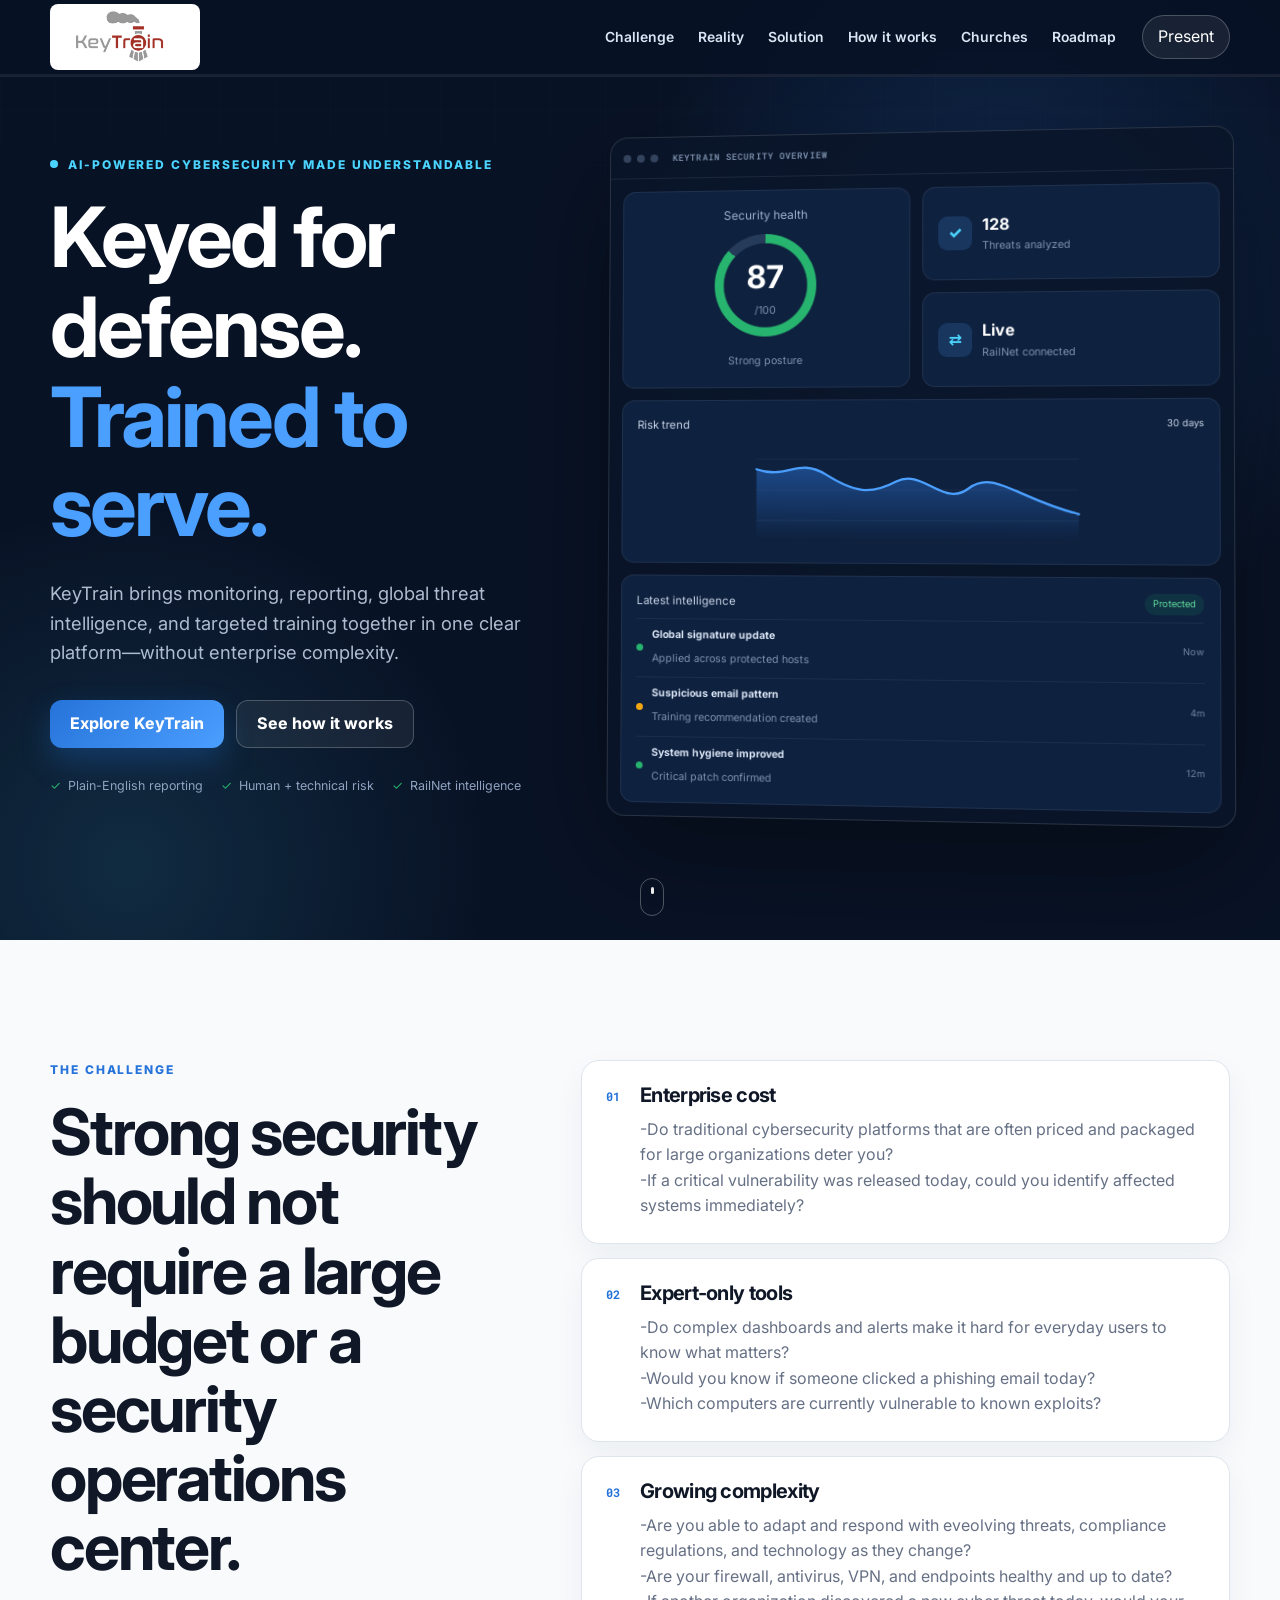
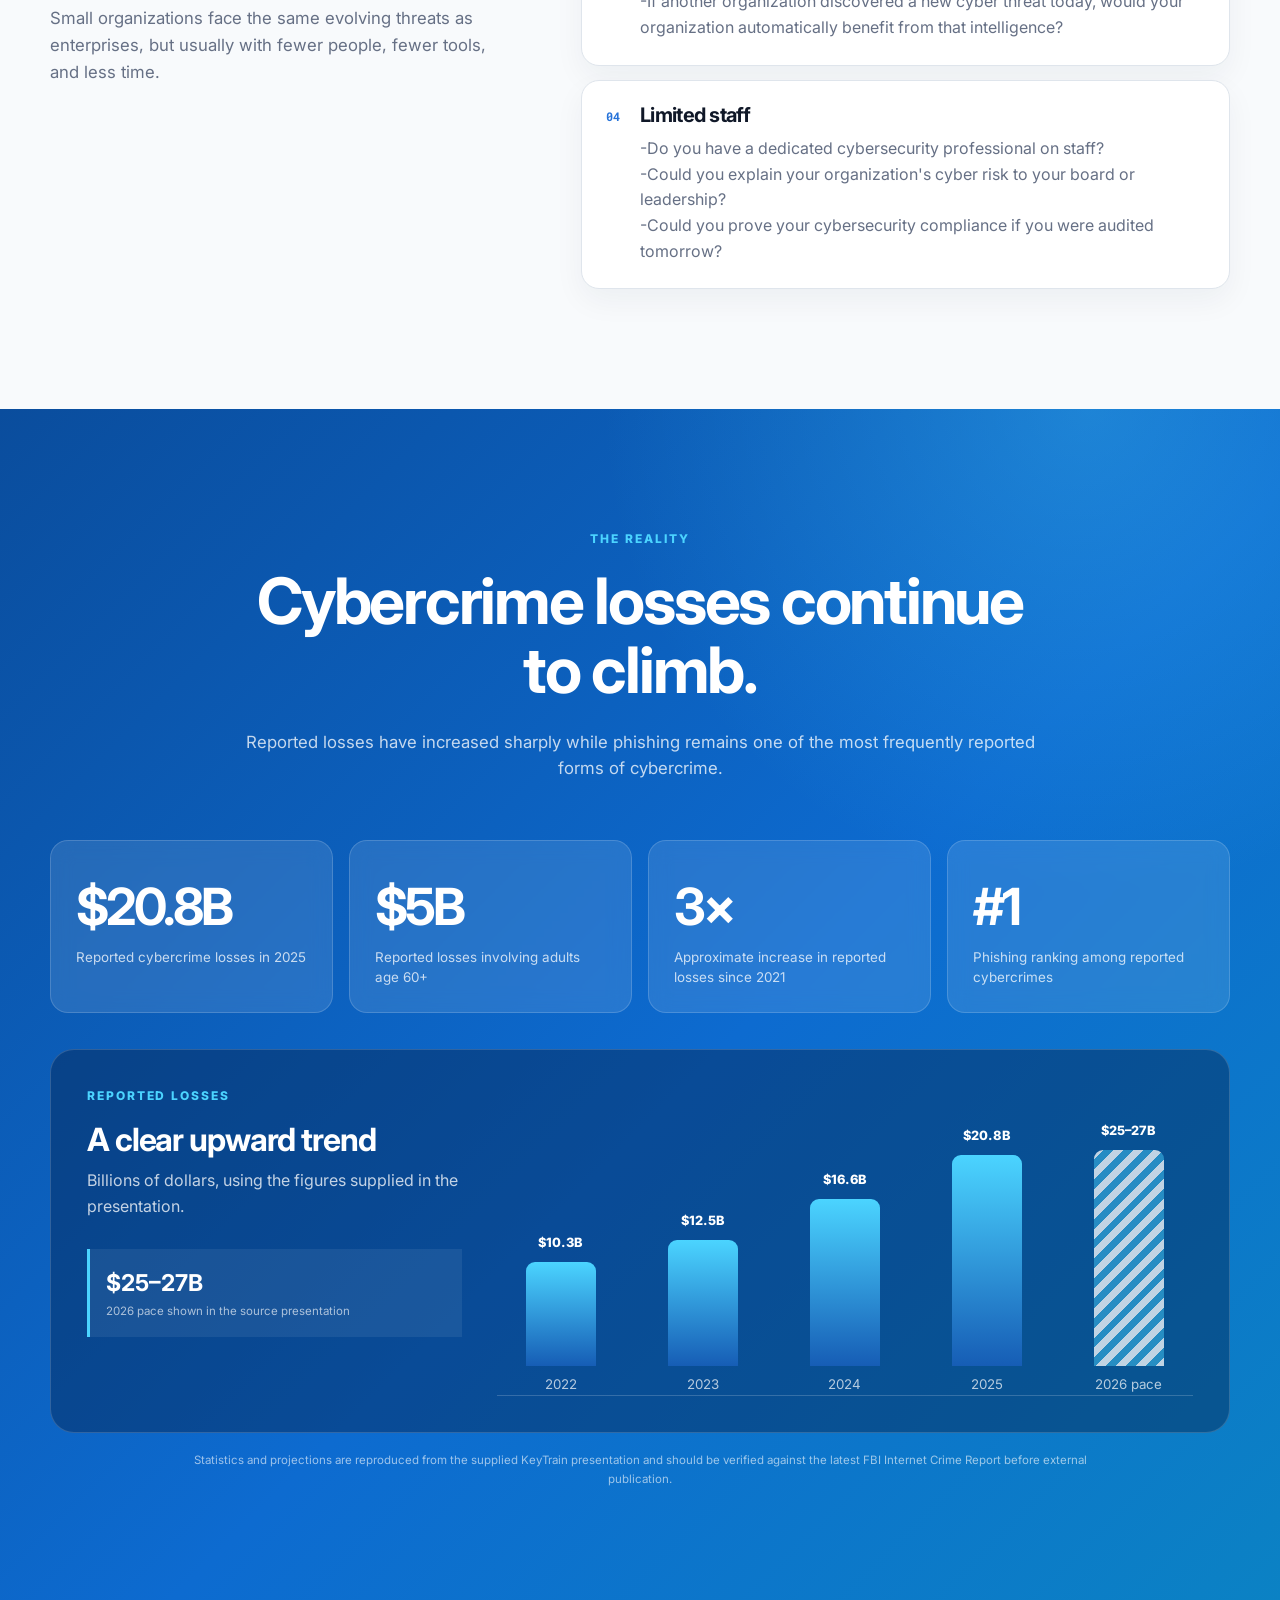
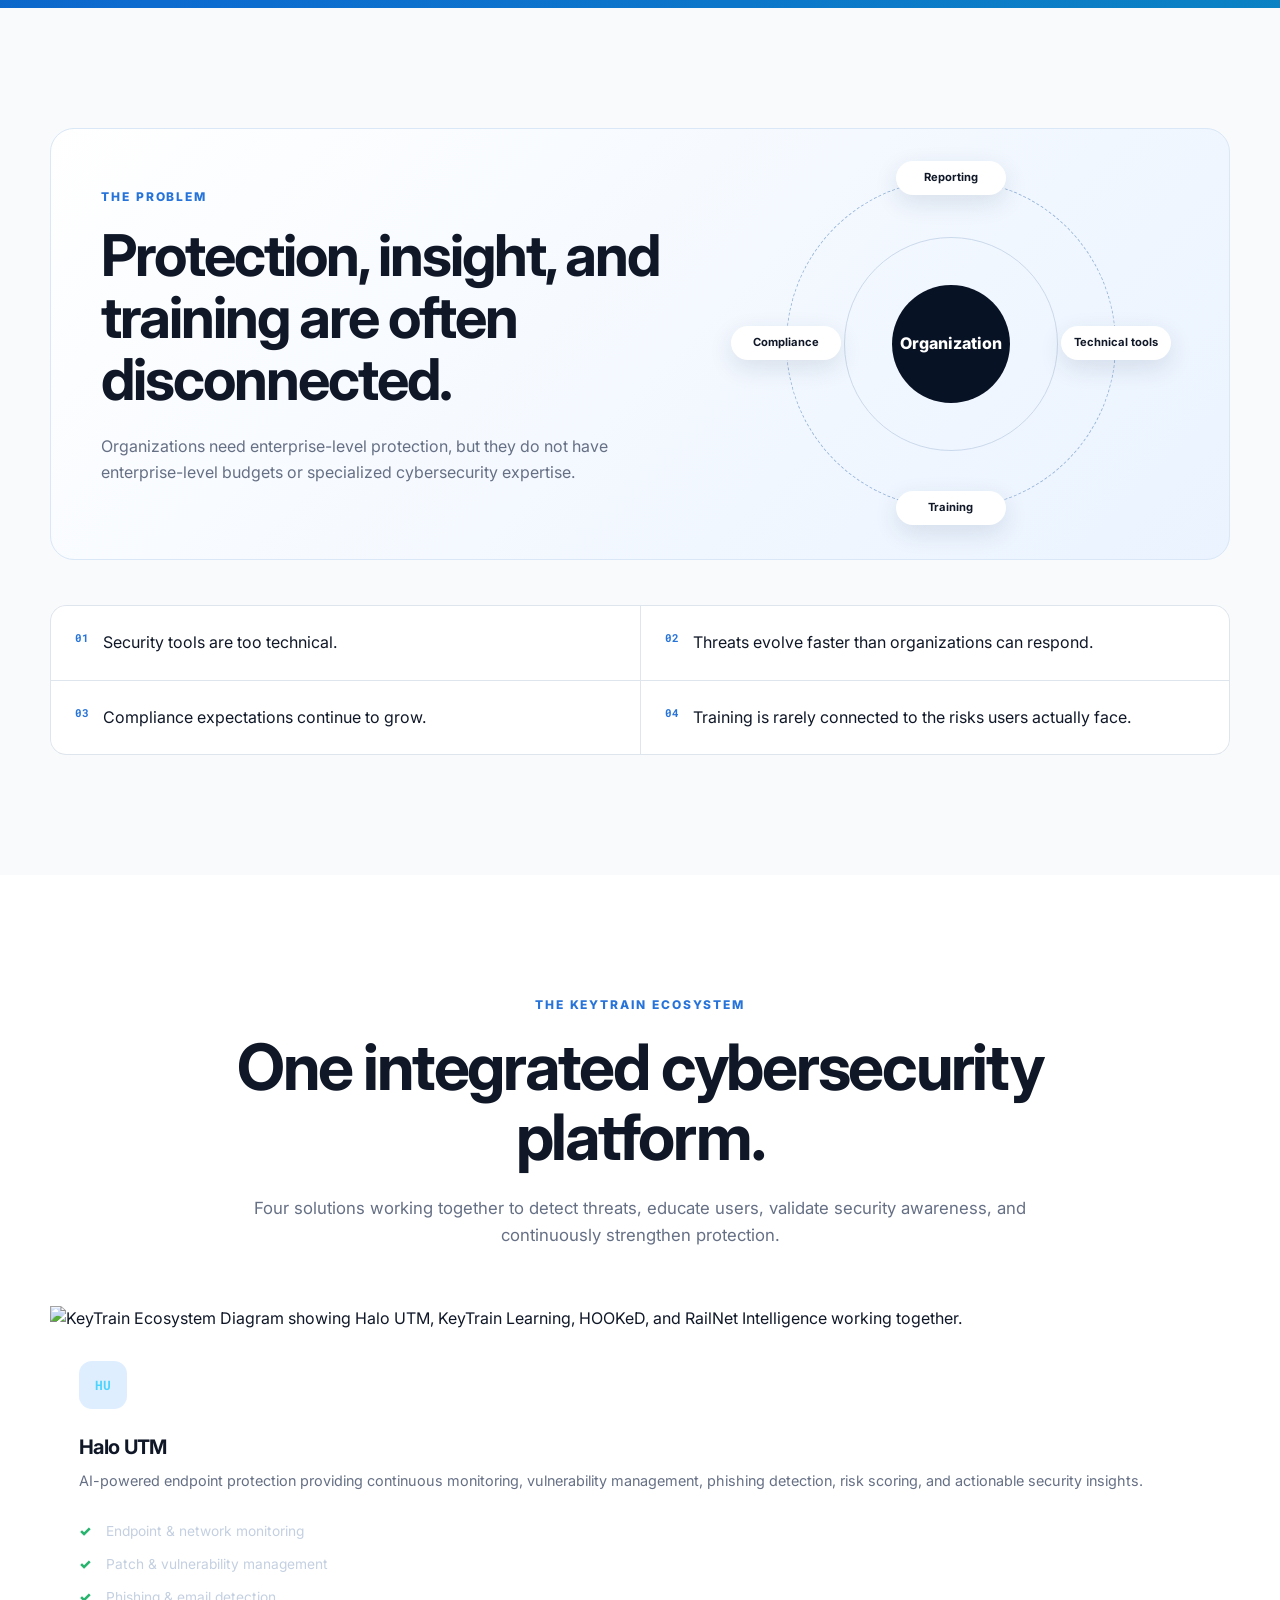
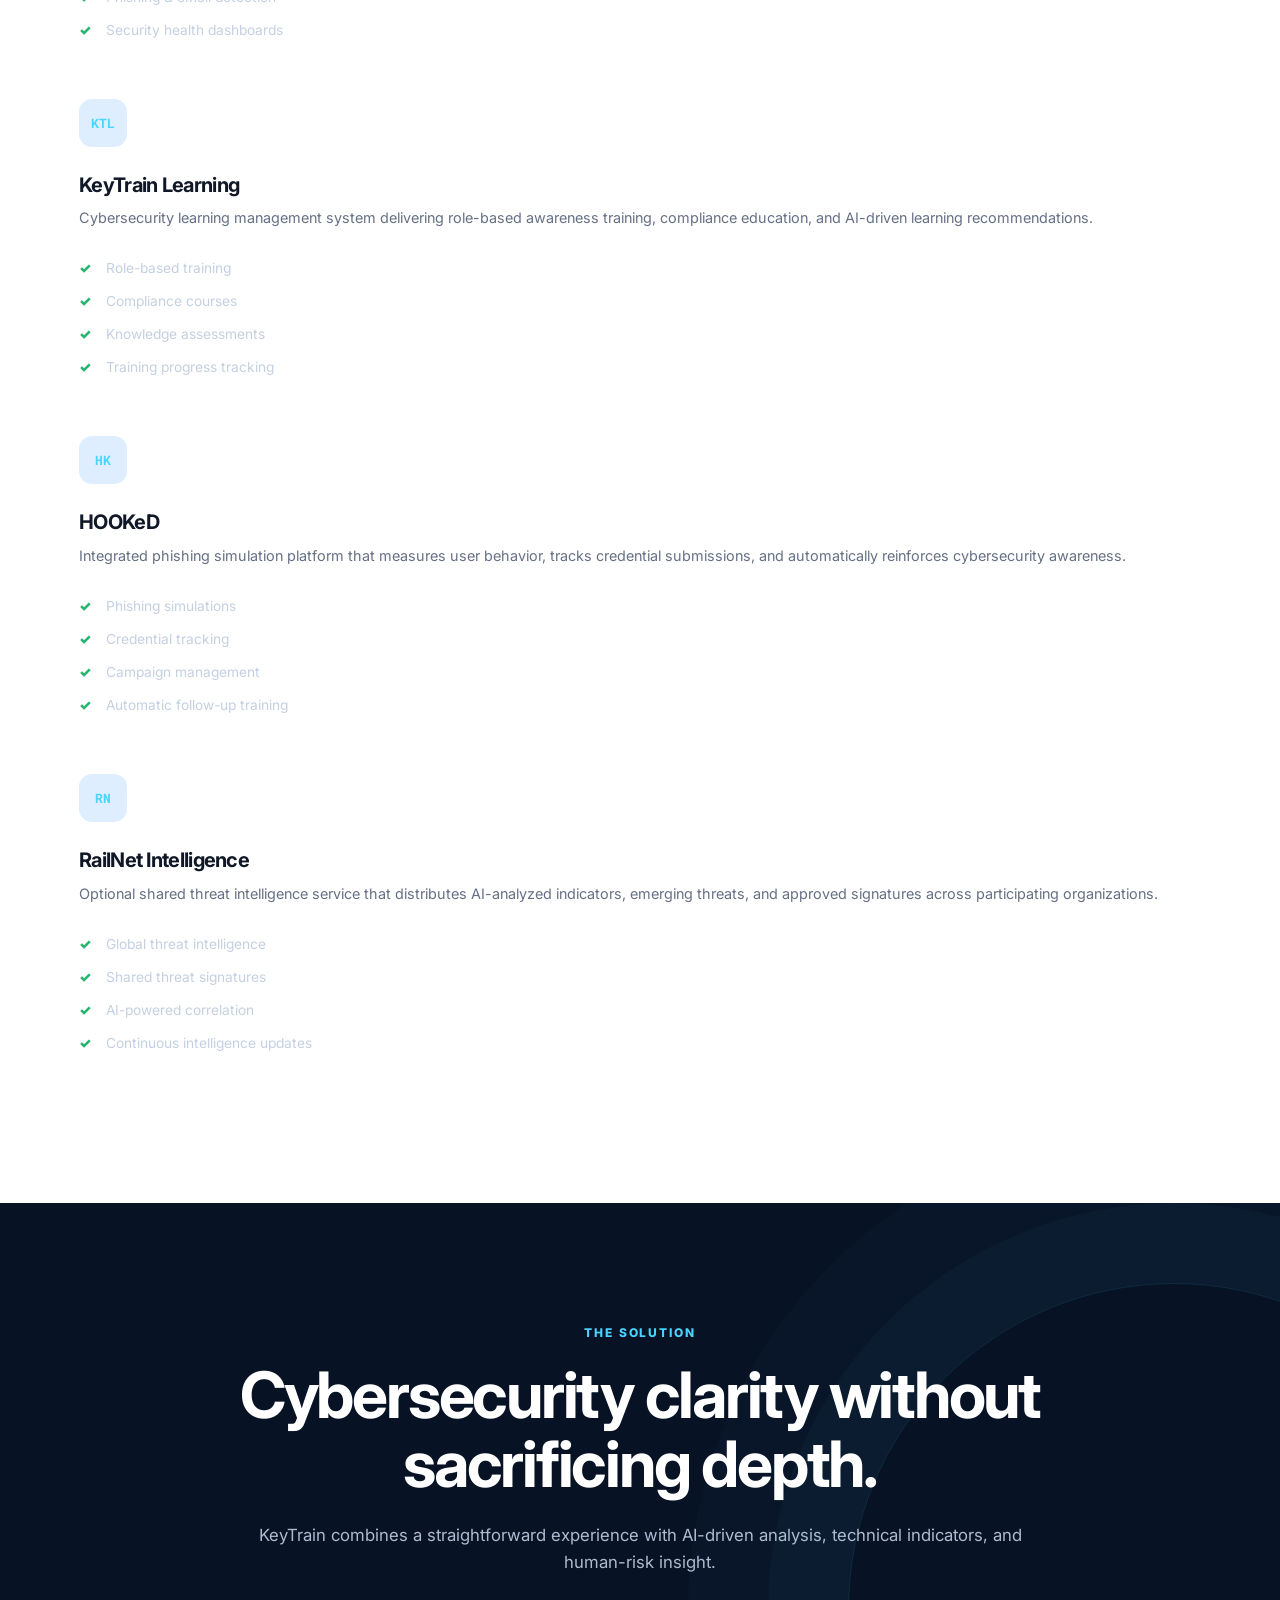
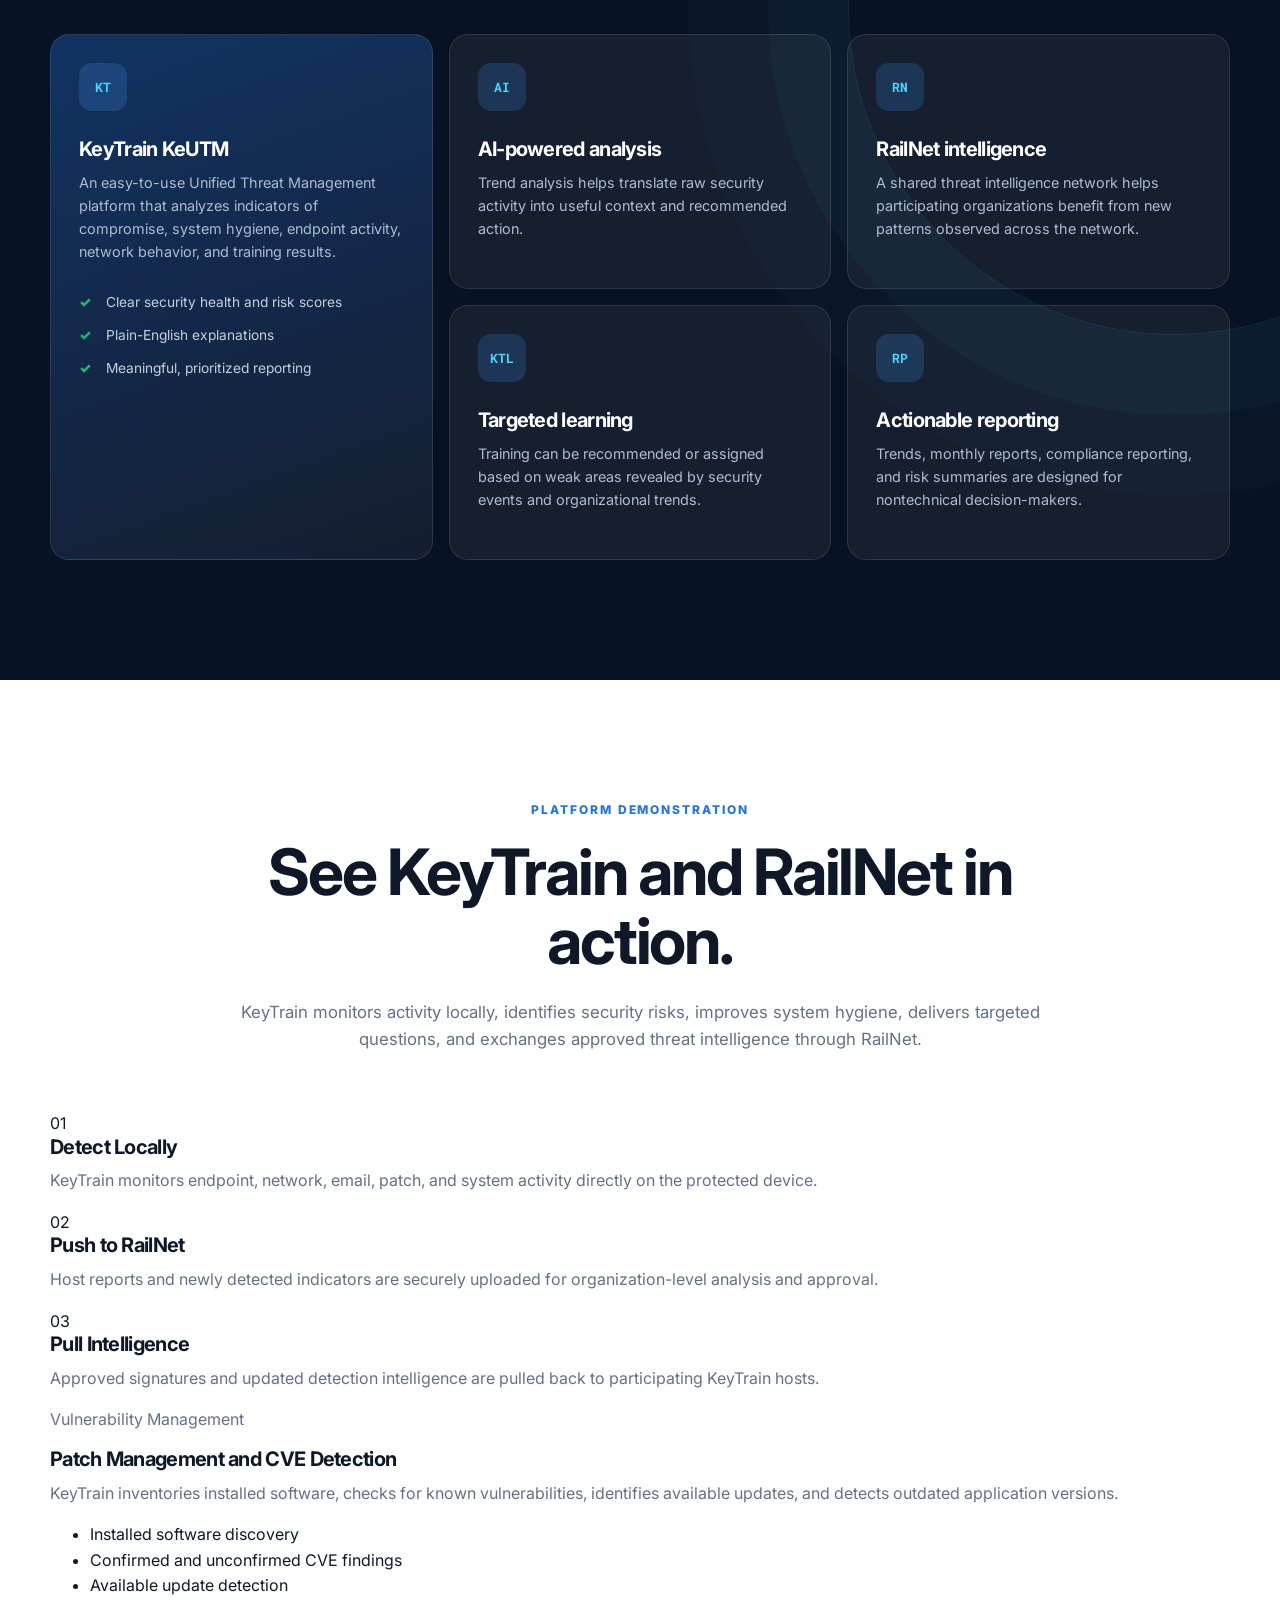
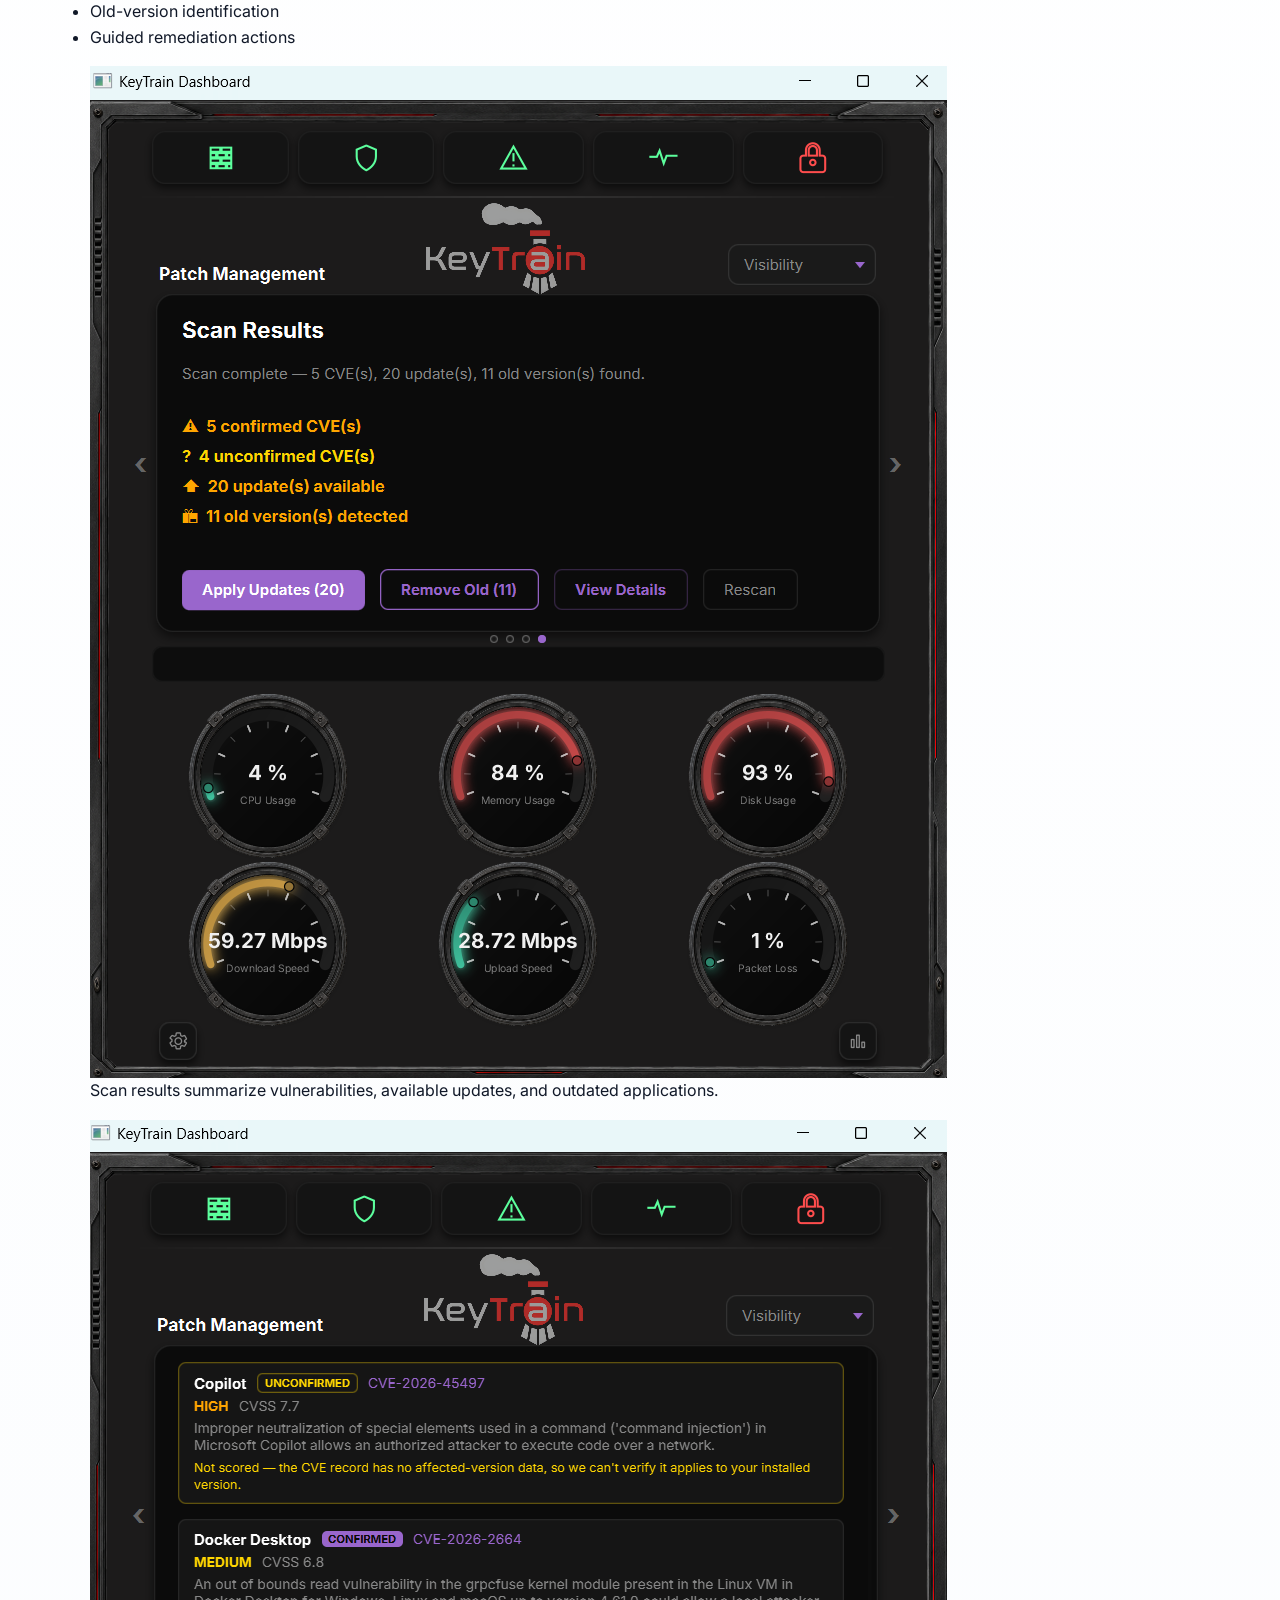
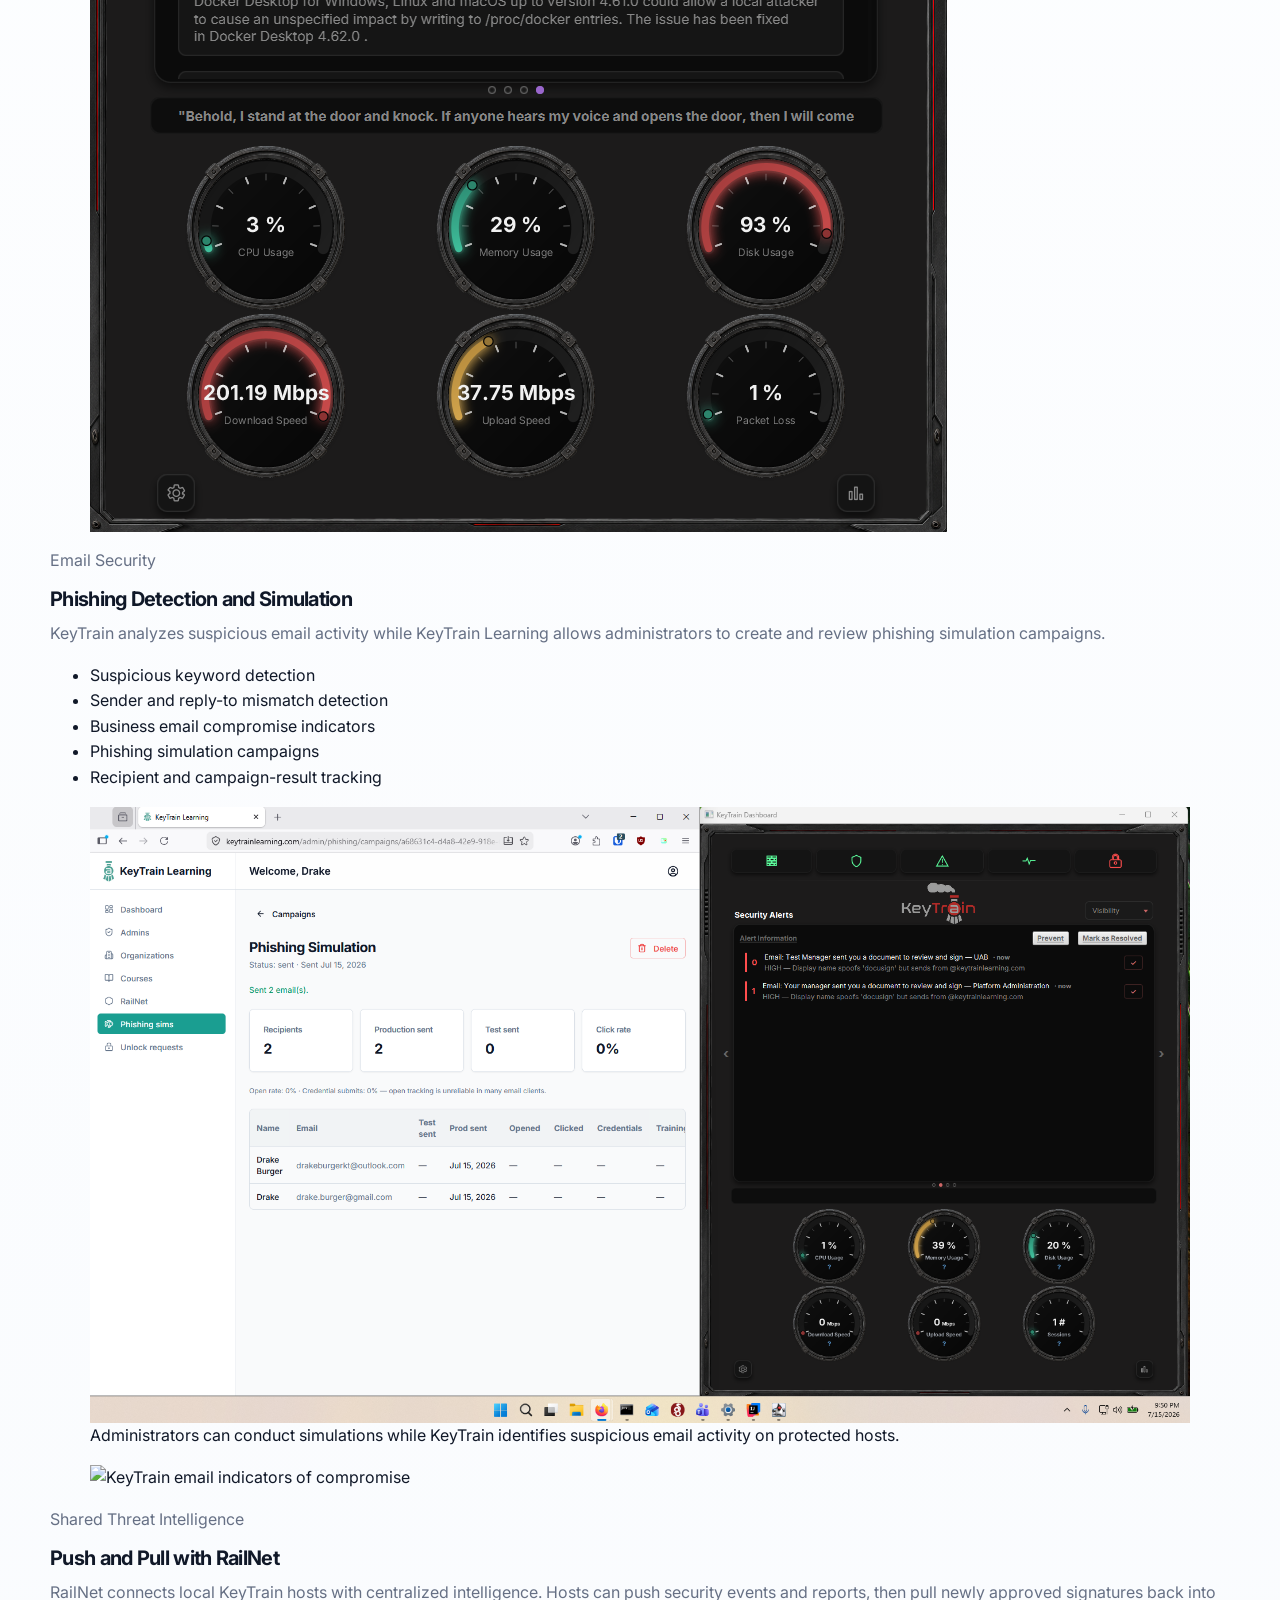
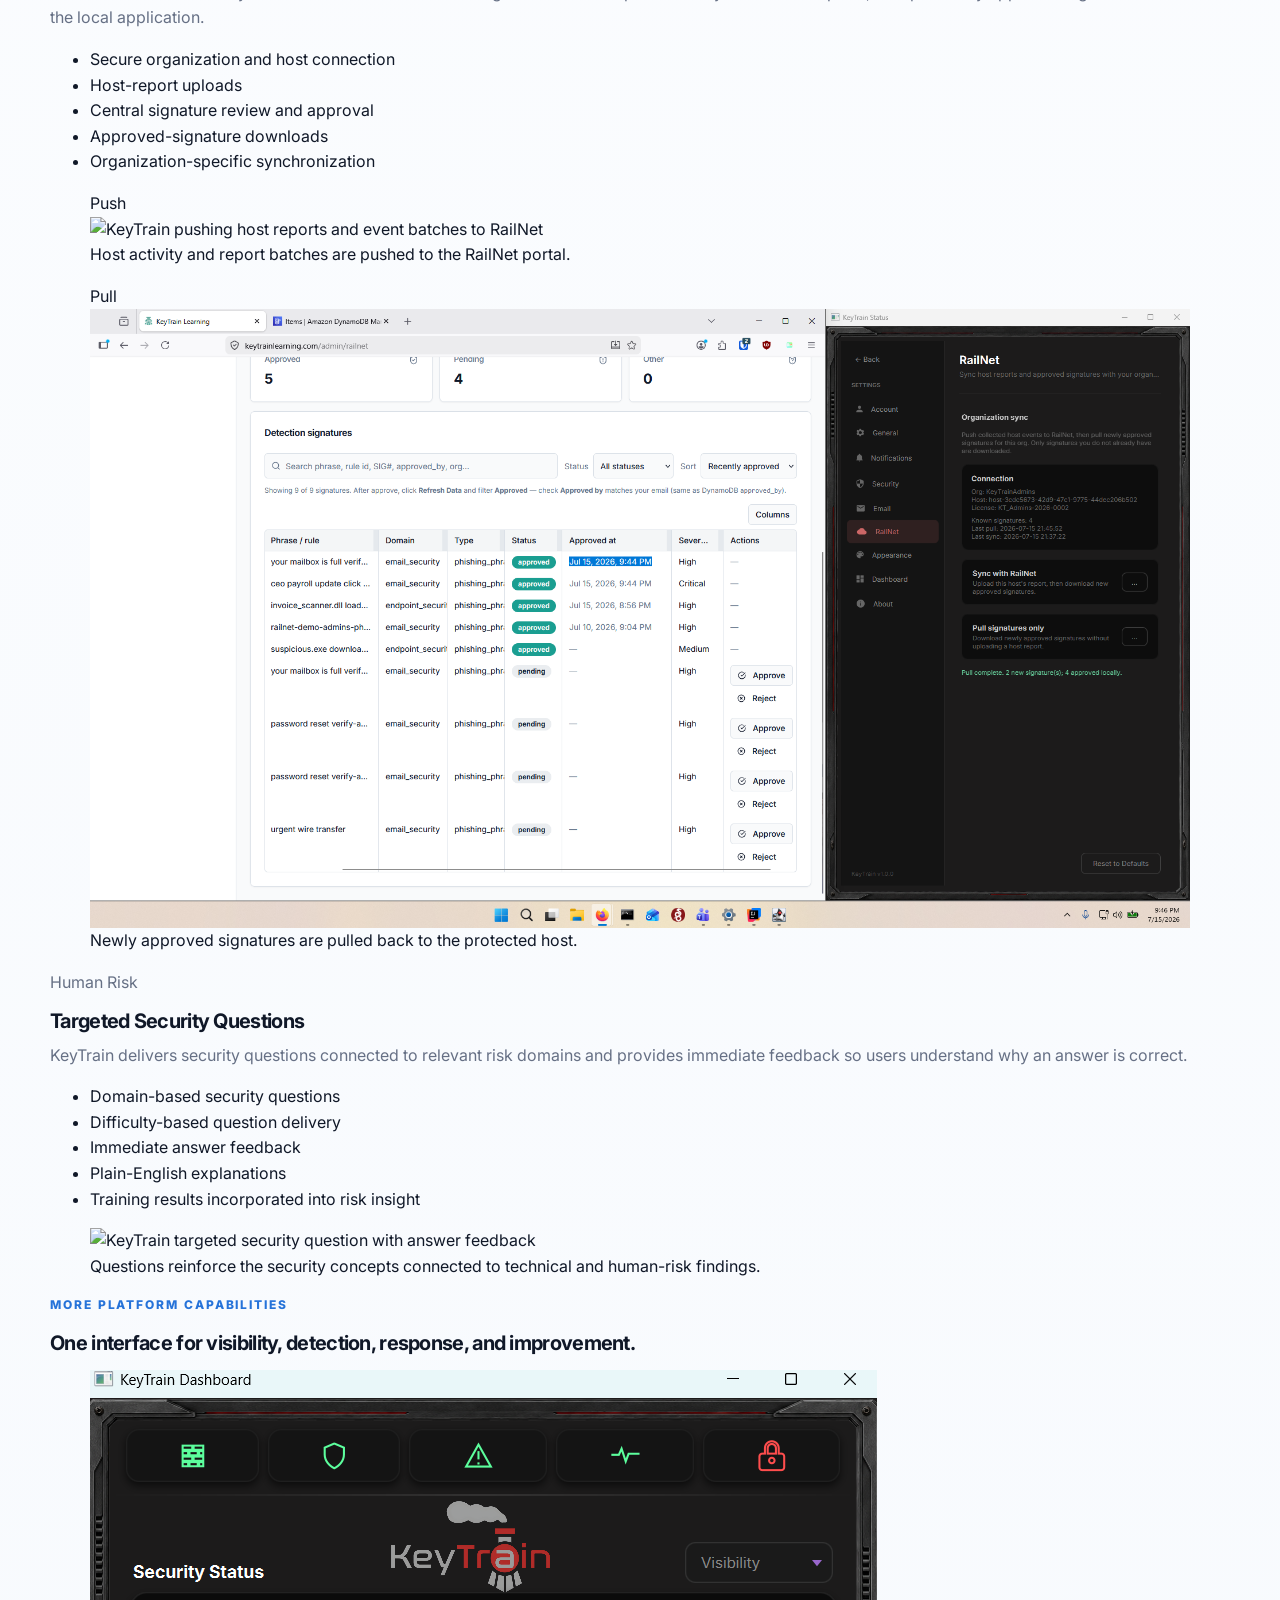
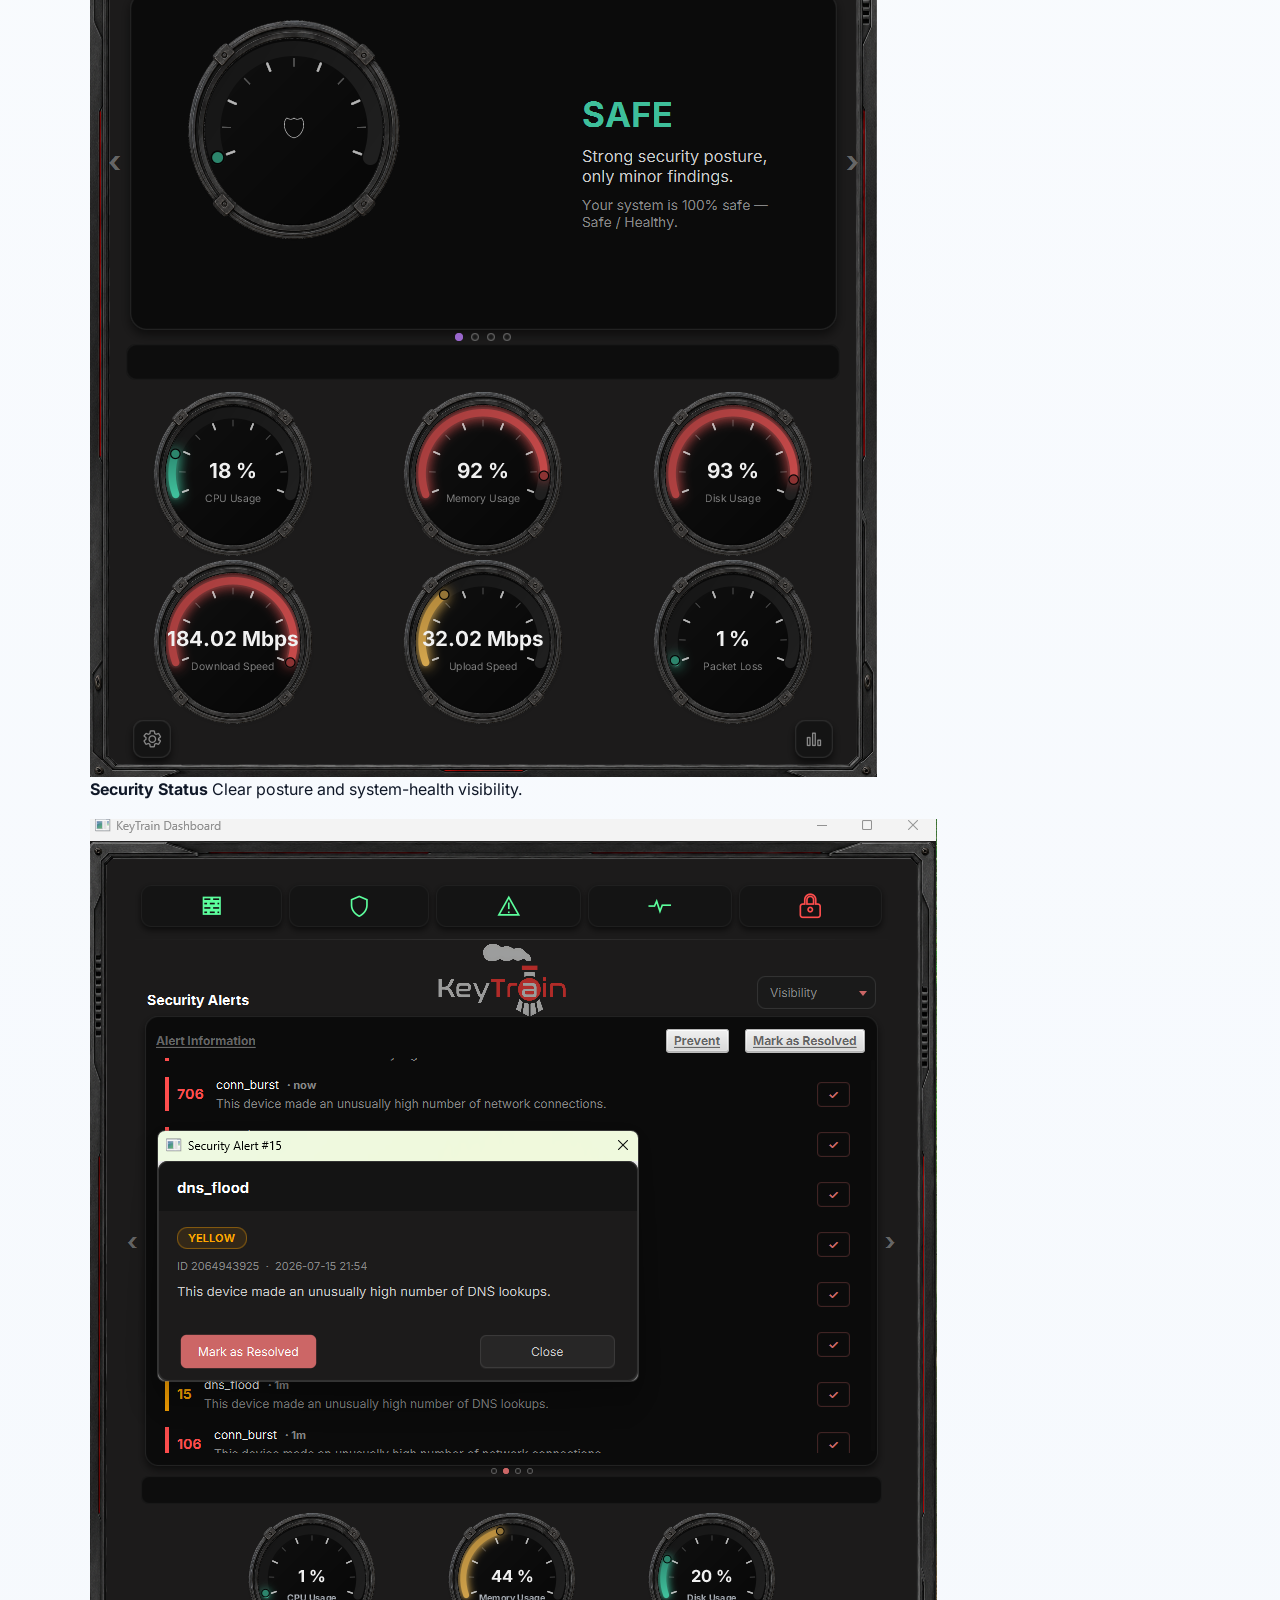
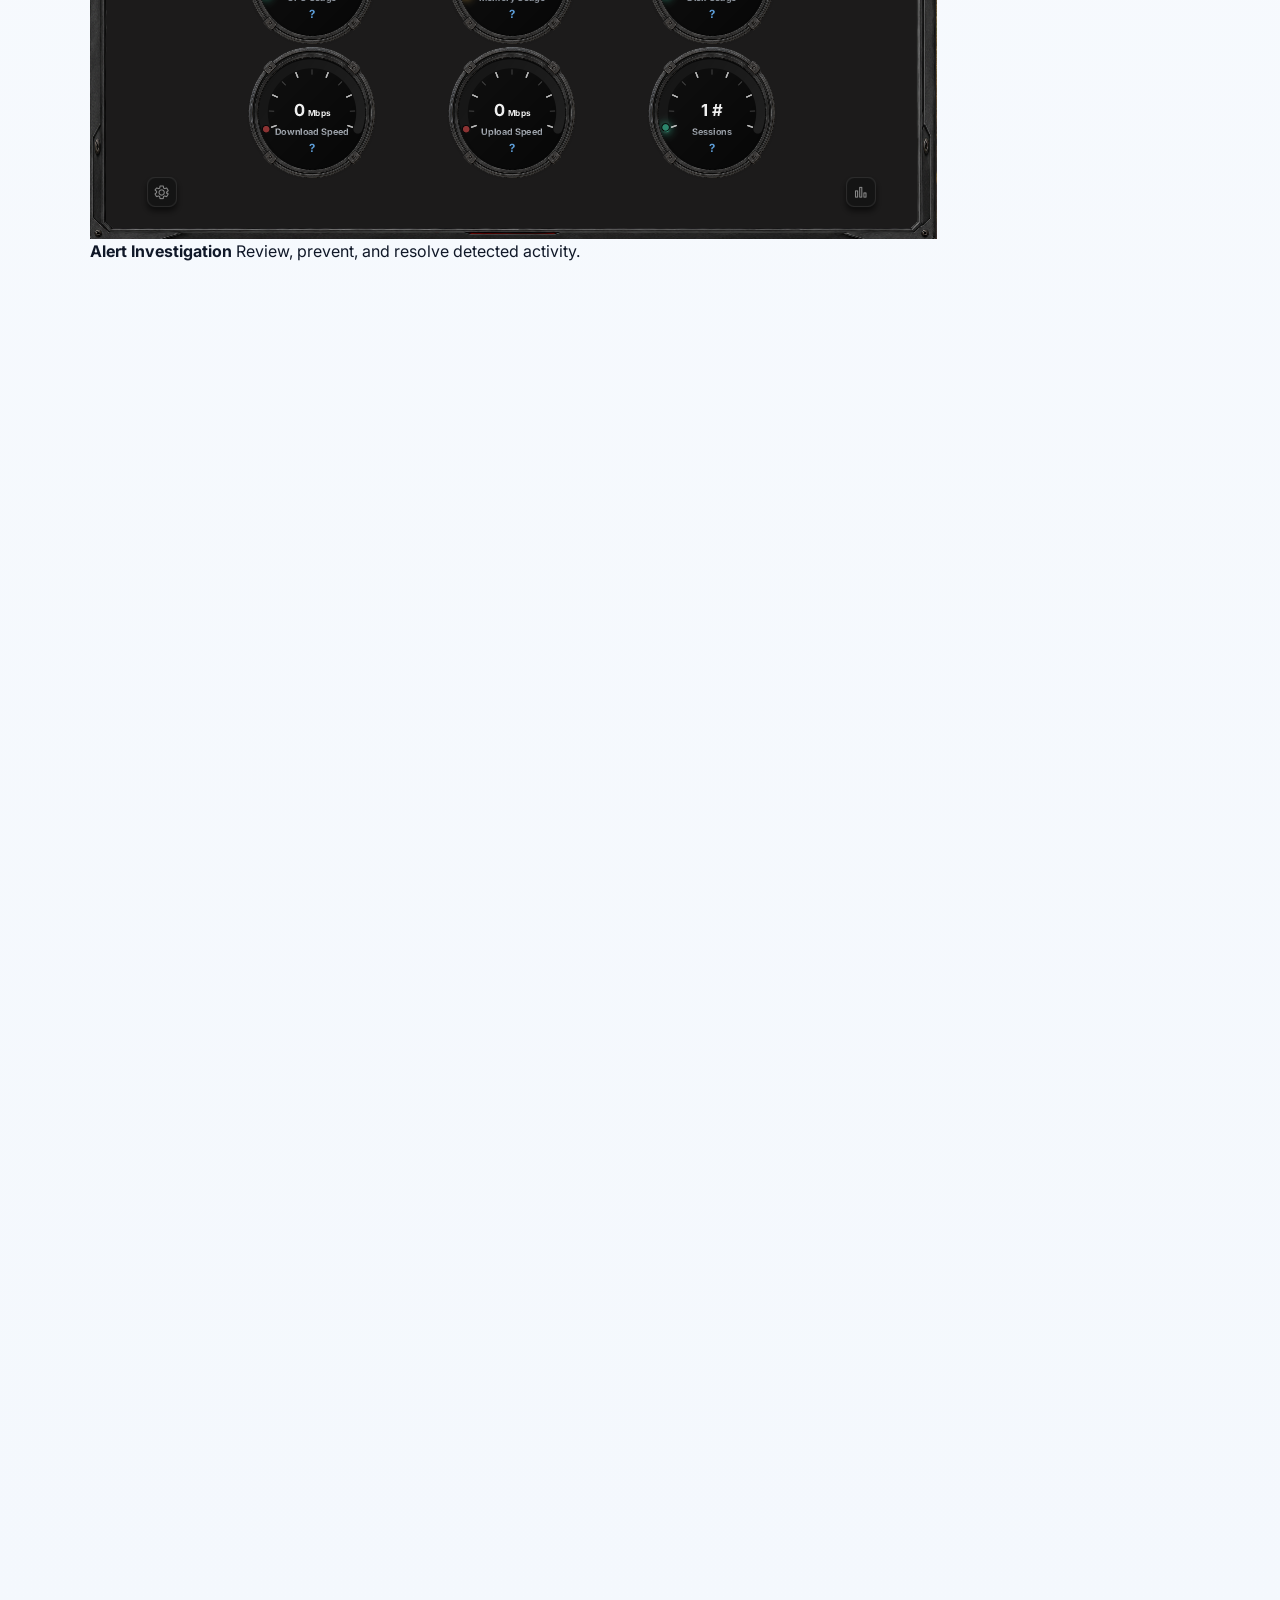
==== commit f08e0a2d: "Add KeyTrain Ecosystem section with solutions" ====
--- a/index.html
+++ b/index.html
@@ -228,6 +228,100 @@
       </div>
     </section>
 
+    <section class="section ecosystem" id="ecosystem" data-section="Ecosystem">
+      <div class="shell">
+    
+        <div class="section-heading centered reveal">
+          <p class="eyebrow">The KeyTrain Ecosystem</p>
+          <h2>One integrated cybersecurity platform.</h2>
+          <p>
+            Four solutions working together to detect threats, educate users,
+            validate security awareness, and continuously strengthen protection.
+          </p>
+        </div>
+    
+        <!-- Ecosystem Diagram -->
+        <div class="ecosystem-image reveal">
+          <img
+            src="assets/keytrain-ecosystem.png"
+            alt="KeyTrain Ecosystem Diagram showing Halo UTM, KeyTrain Learning, HOOKeD, and RailNet Intelligence working together.">
+        </div>
+    
+        <div class="ecosystem-grid">
+    
+          <article class="solution-card reveal">
+            <div class="solution-icon">HU</div>
+            <h3>Halo UTM</h3>
+            <p>
+              AI-powered endpoint protection providing continuous monitoring,
+              vulnerability management, phishing detection, risk scoring,
+              and actionable security insights.
+            </p>
+    
+            <ul class="check-list">
+              <li>Endpoint & network monitoring</li>
+              <li>Patch & vulnerability management</li>
+              <li>Phishing & email detection</li>
+              <li>Security health dashboards</li>
+            </ul>
+          </article>
+    
+          <article class="solution-card reveal">
+            <div class="solution-icon">KTL</div>
+            <h3>KeyTrain Learning</h3>
+            <p>
+              Cybersecurity learning management system delivering role-based
+              awareness training, compliance education, and AI-driven
+              learning recommendations.
+            </p>
+    
+            <ul class="check-list">
+              <li>Role-based training</li>
+              <li>Compliance courses</li>
+              <li>Knowledge assessments</li>
+              <li>Training progress tracking</li>
+            </ul>
+          </article>
+    
+          <article class="solution-card reveal">
+            <div class="solution-icon">HK</div>
+            <h3>HOOKeD</h3>
+            <p>
+              Integrated phishing simulation platform that measures user
+              behavior, tracks credential submissions, and automatically
+              reinforces cybersecurity awareness.
+            </p>
+    
+            <ul class="check-list">
+              <li>Phishing simulations</li>
+              <li>Credential tracking</li>
+              <li>Campaign management</li>
+              <li>Automatic follow-up training</li>
+            </ul>
+          </article>
+    
+          <article class="solution-card reveal">
+            <div class="solution-icon">RN</div>
+            <h3>RailNet Intelligence</h3>
+            <p>
+              Optional shared threat intelligence service that distributes
+              AI-analyzed indicators, emerging threats, and approved
+              signatures across participating organizations.
+            </p>
+    
+            <ul class="check-list">
+              <li>Global threat intelligence</li>
+              <li>Shared threat signatures</li>
+              <li>AI-powered correlation</li>
+              <li>Continuous intelligence updates</li>
+            </ul>
+          </article>
+    
+        </div>
+    
+      </div>
+    </section>
+    
     <section class="section section-dark solution" id="solution" data-section="Solution">
       <div class="shell">
         <div class="section-heading centered reveal">
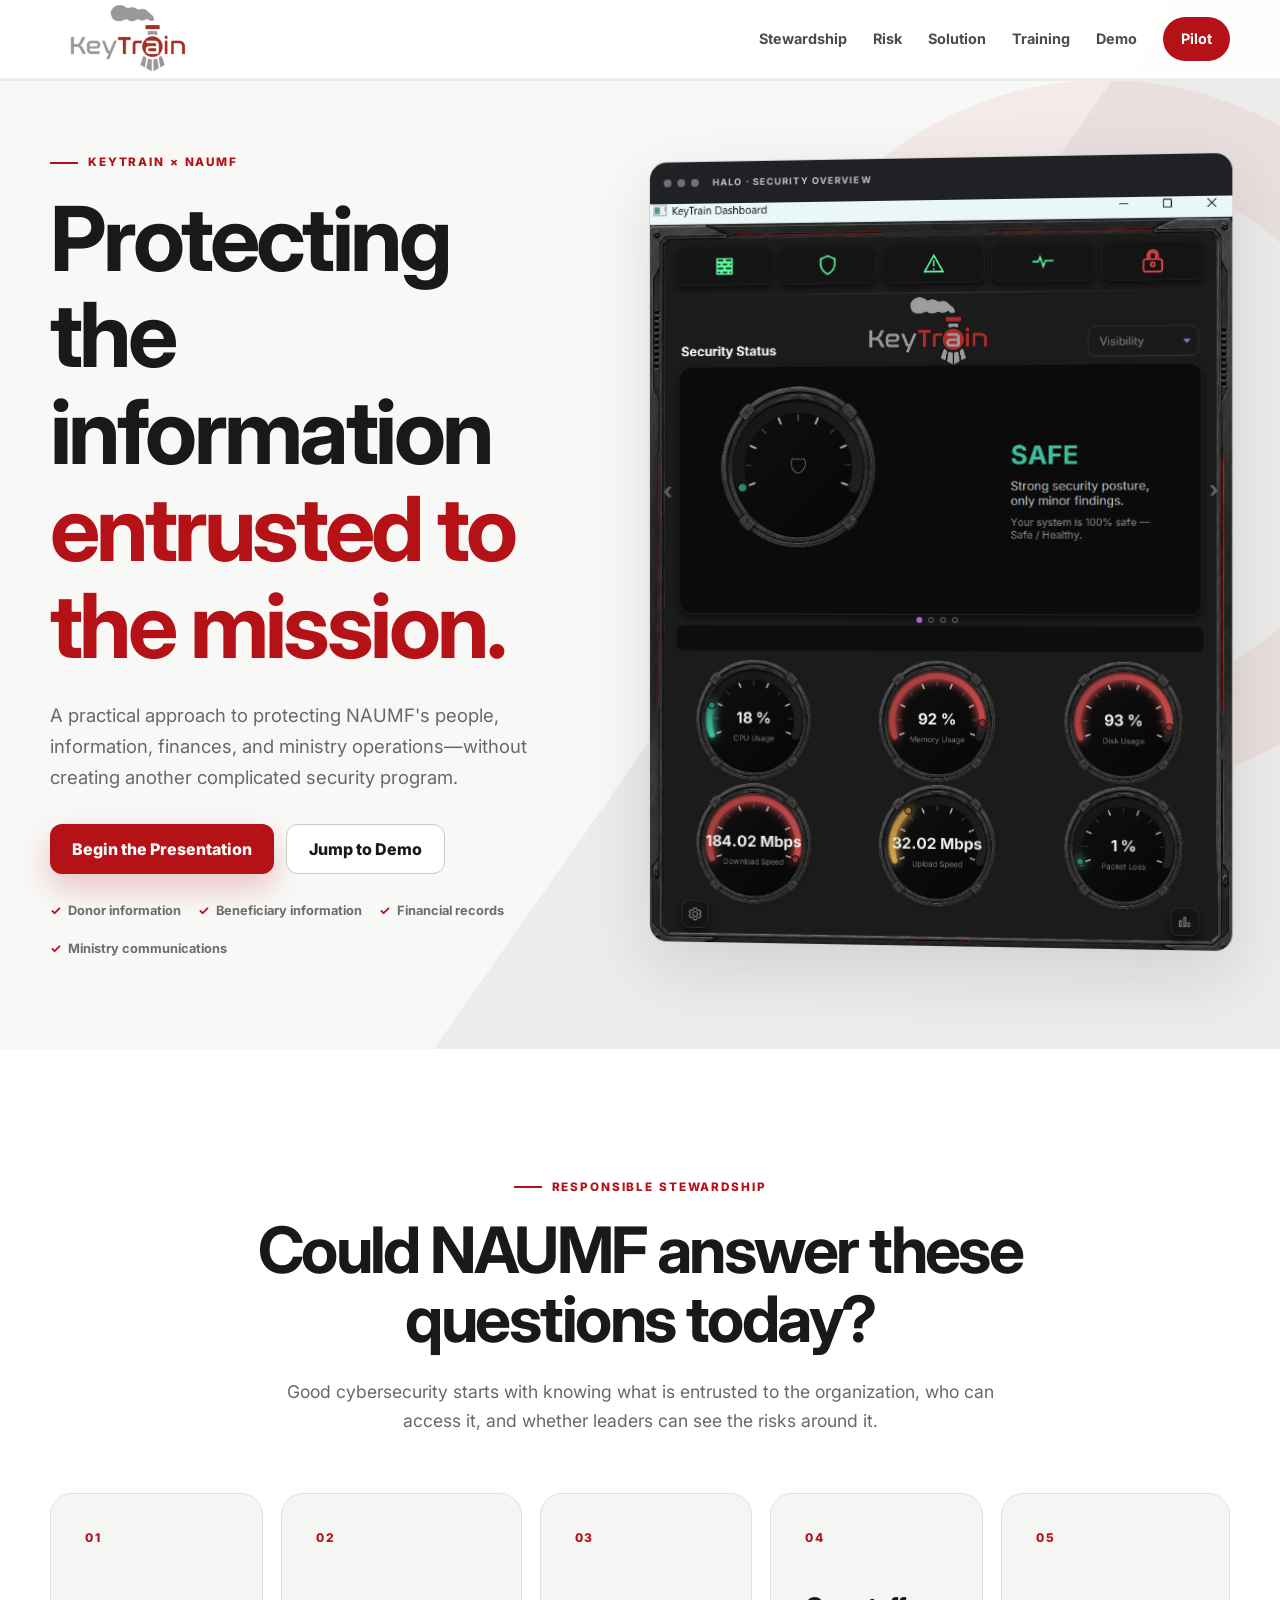
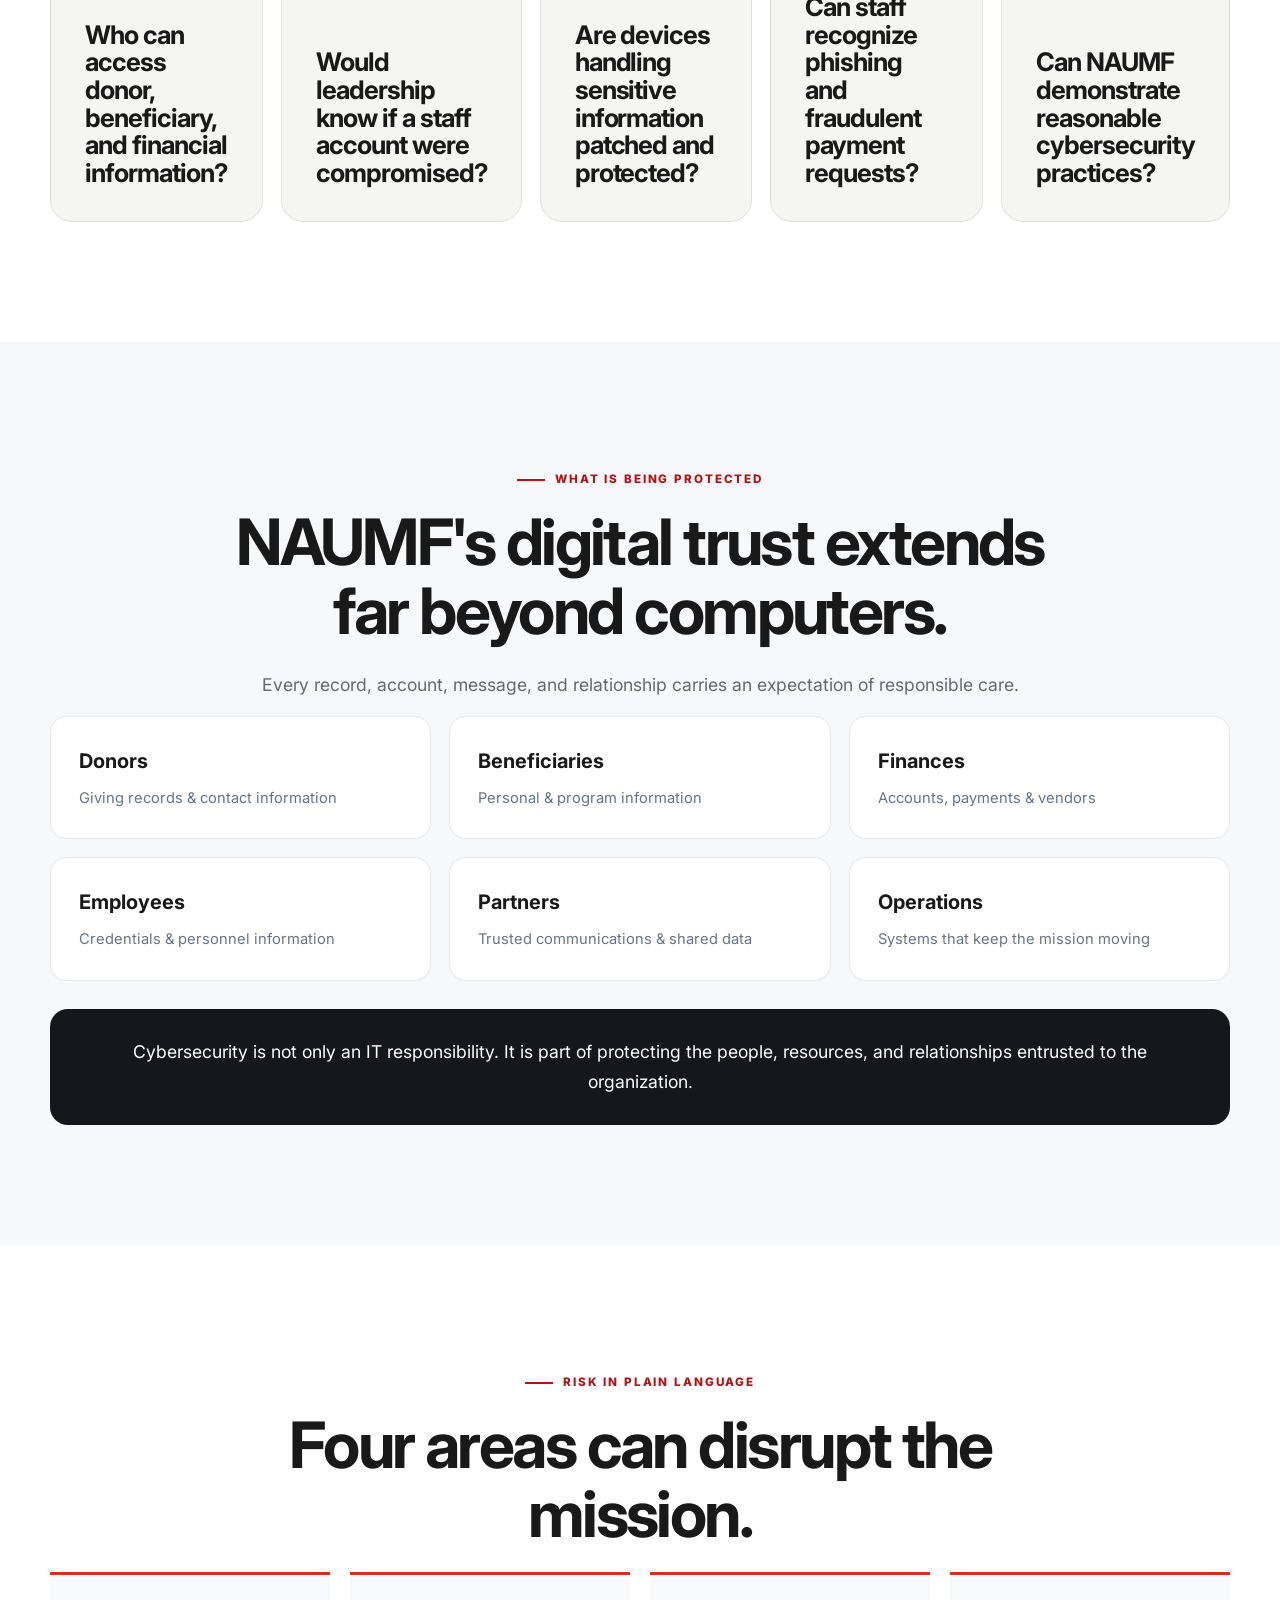
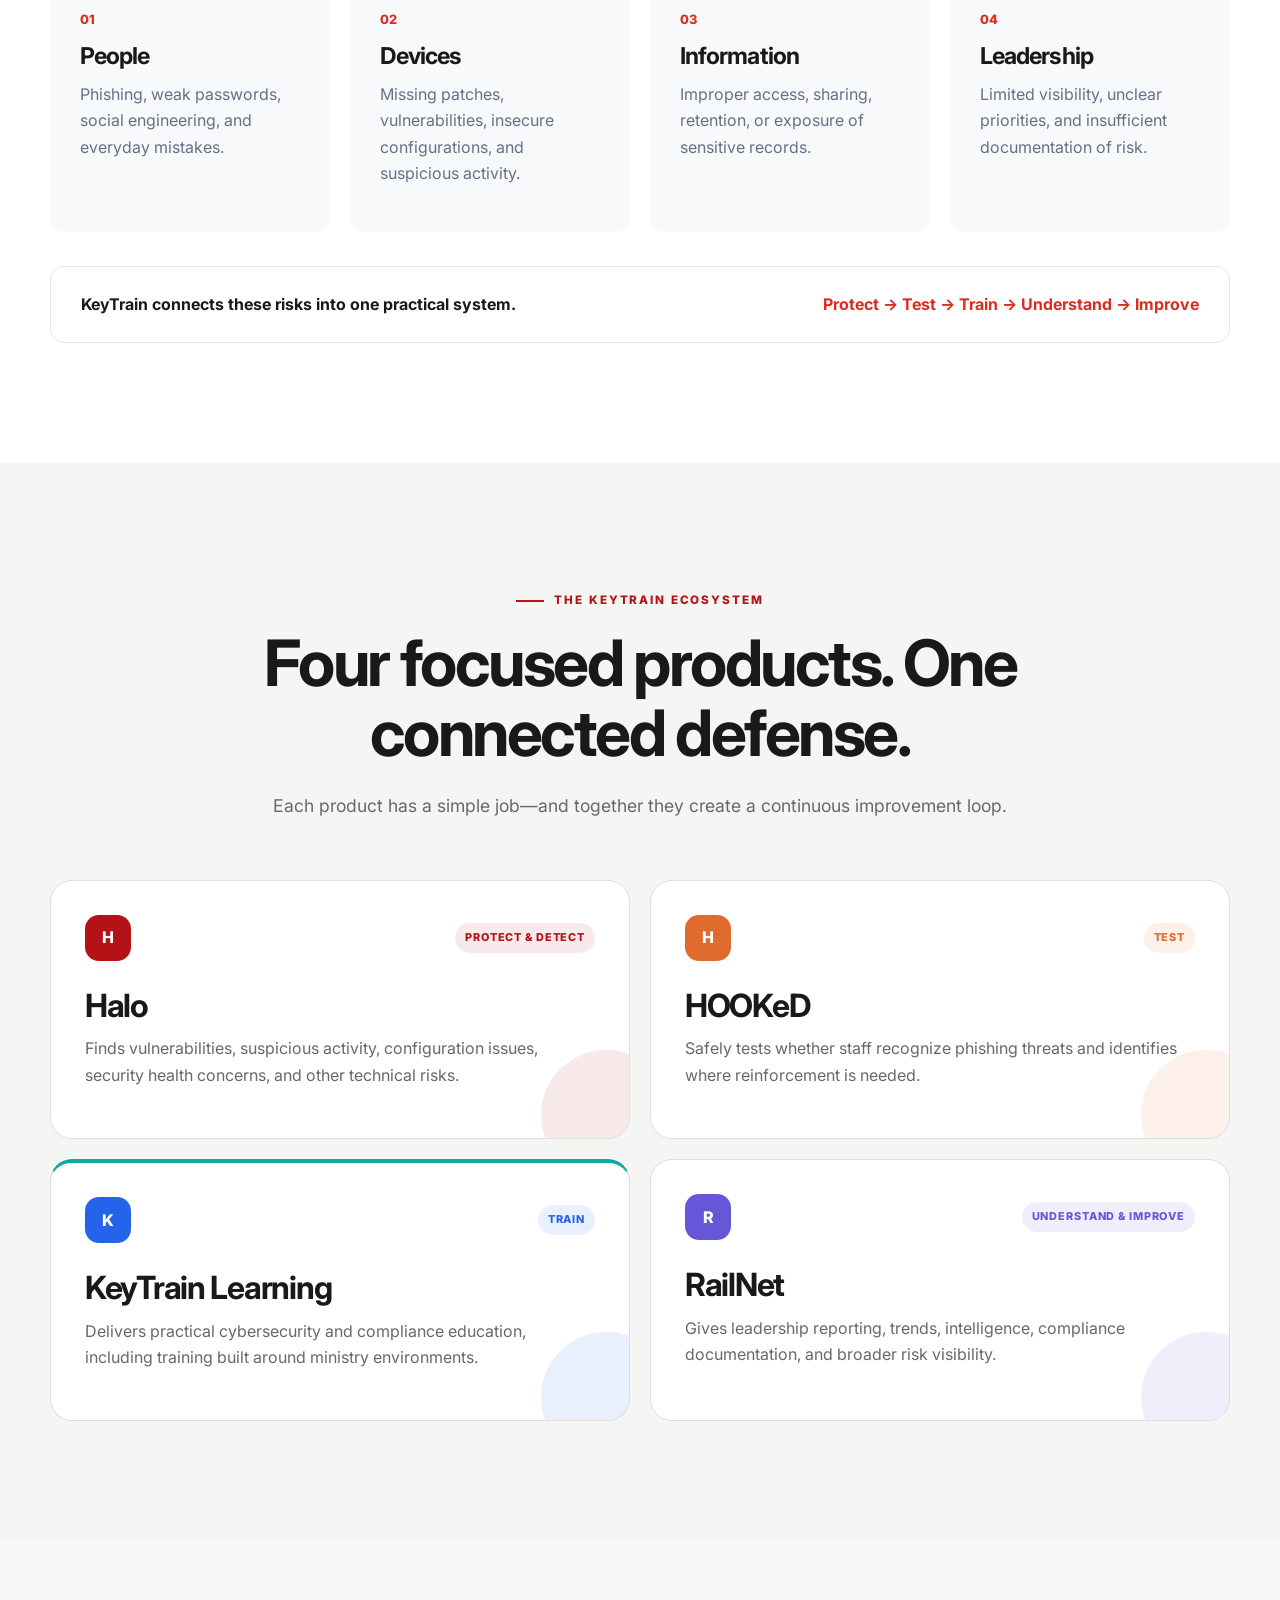
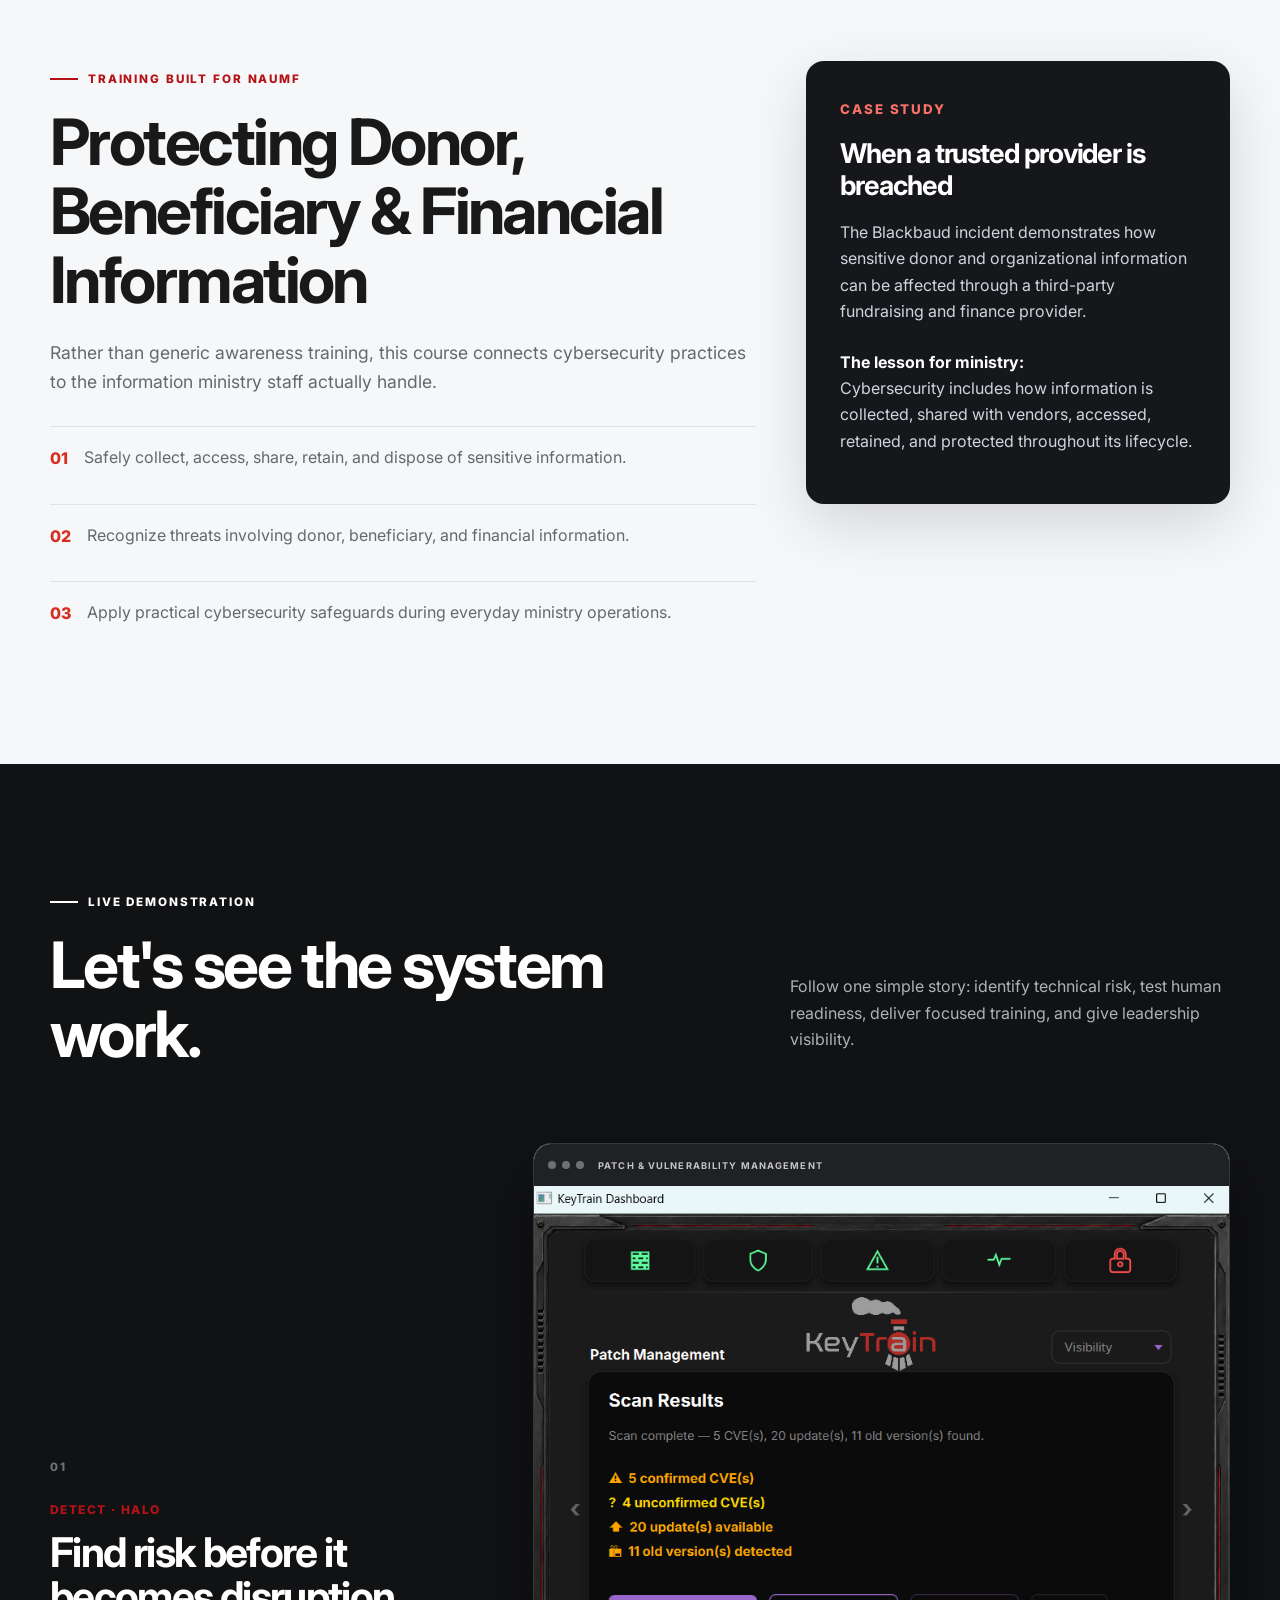
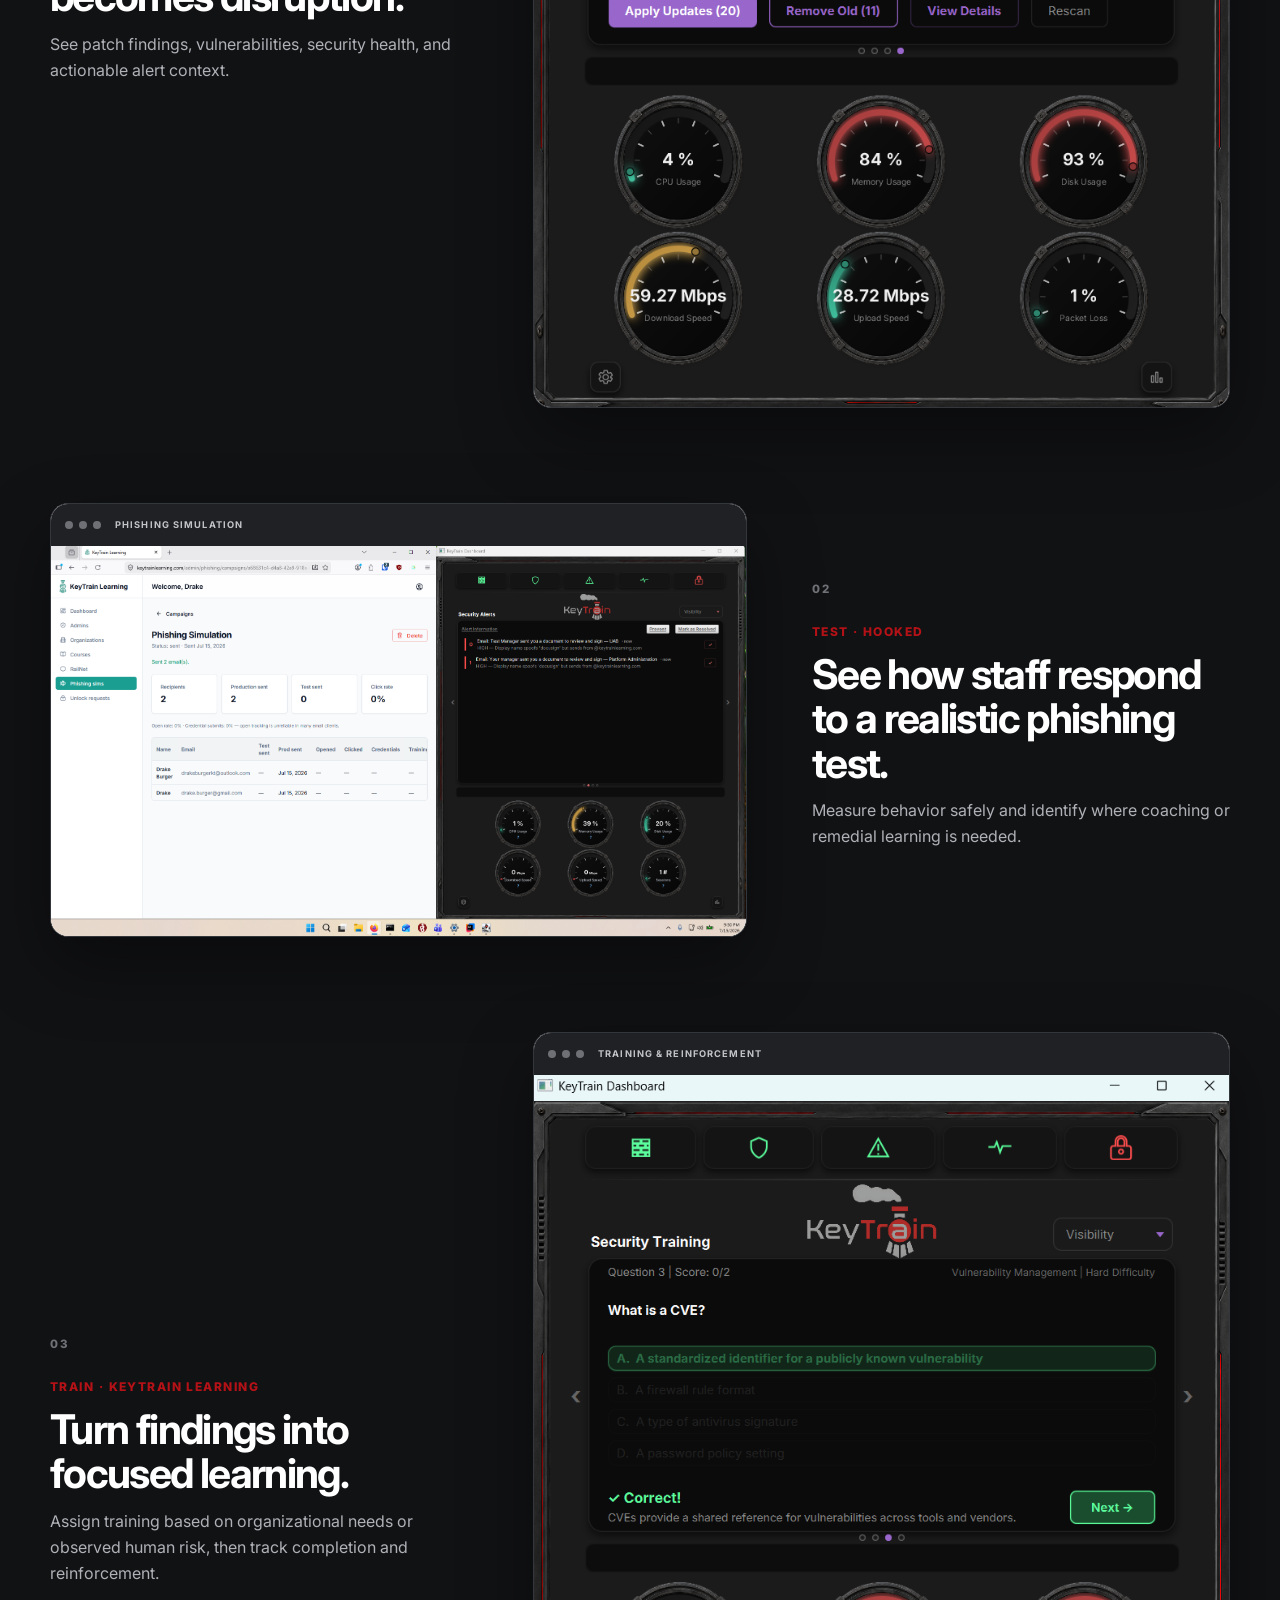
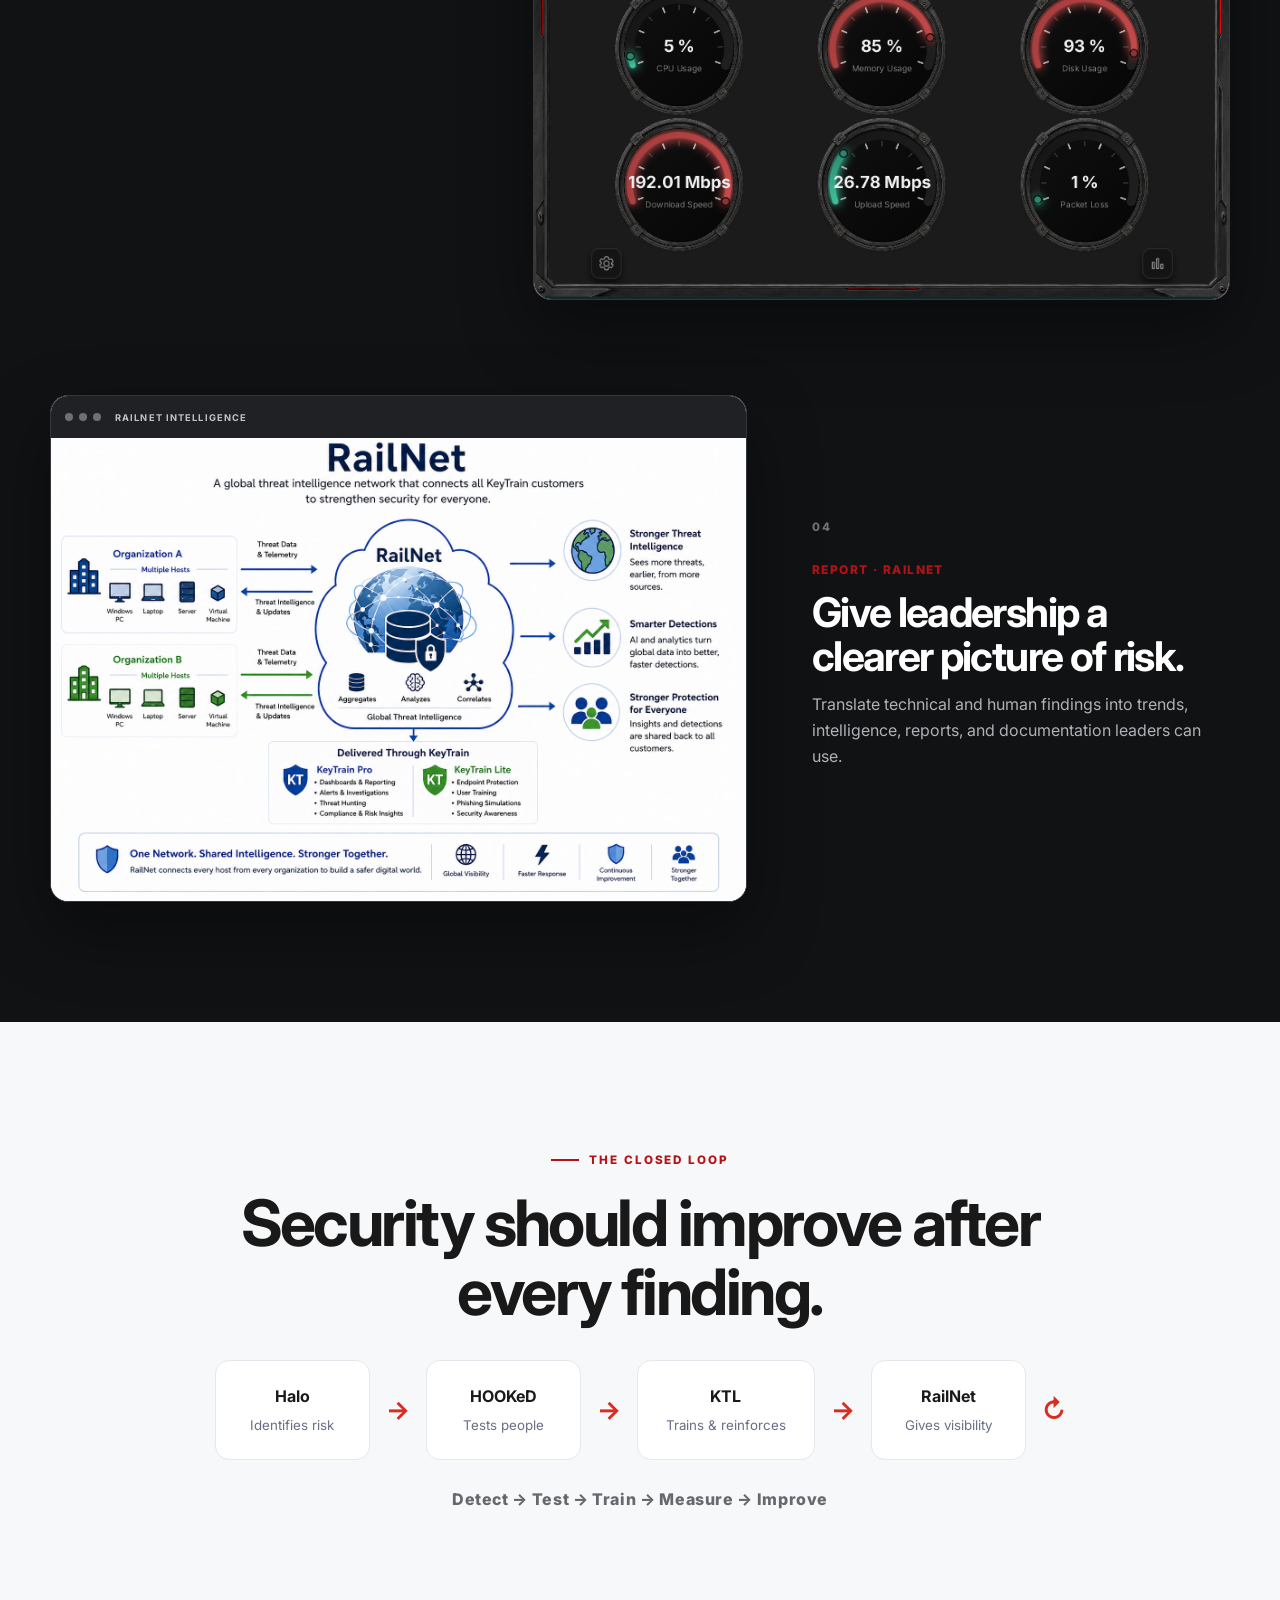
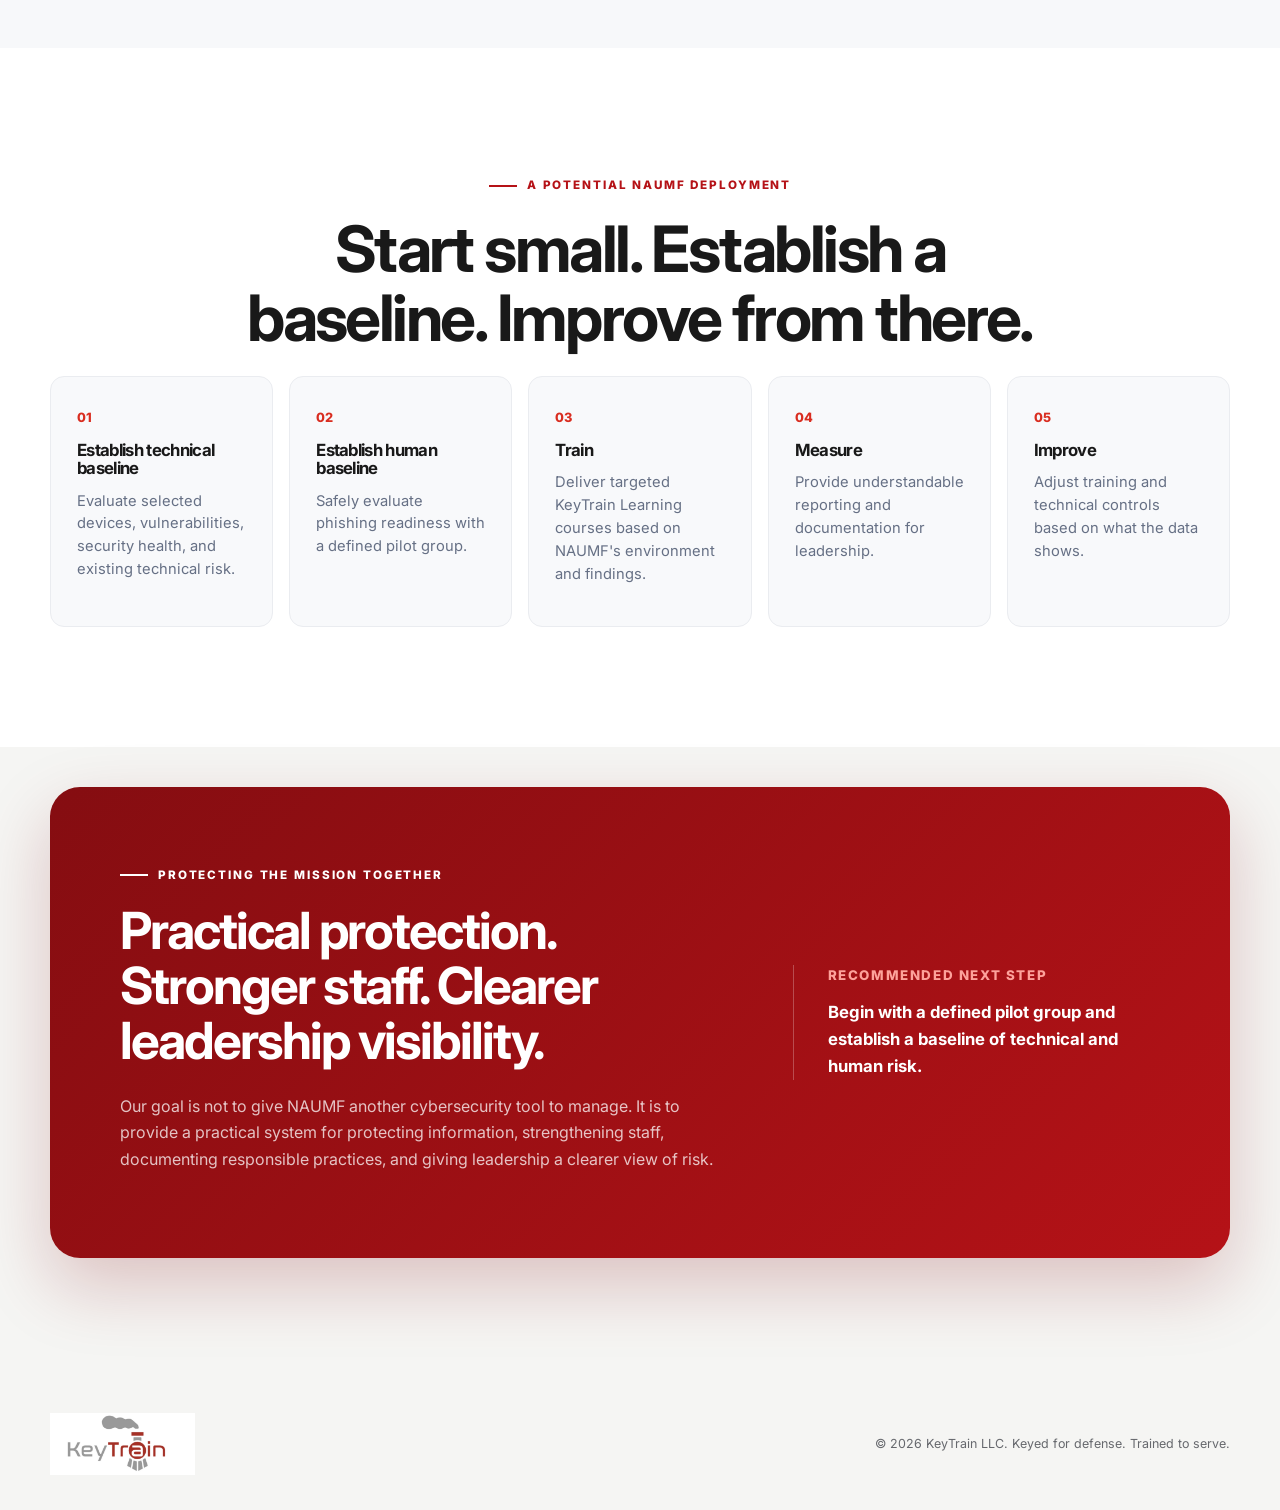
==== commit 3ef12bf8: "Add files via upload" ====
--- a/index.html
+++ b/index.html
@@ -1,896 +1,23 @@
-<!doctype html>
-<html lang="en">
-<head>
-  <meta charset="utf-8">
-  <meta name="viewport" content="width=device-width, initial-scale=1">
-  <meta name="description" content="KeyTrain cybersecurity platform presentation and product overview.">
-  <meta name="theme-color" content="#FFFFFF">
-  <title>KeyTrain | Keyed for Defense. Trained to Serve.</title>
-  <link rel="preconnect" href="https://fonts.googleapis.com">
-  <link rel="preconnect" href="https://fonts.gstatic.com" crossorigin>
-  <link href="https://fonts.googleapis.com/css2?family=Inter:wght@400;500;600;700;800&family=Roboto+Mono:wght@500;600&display=swap" rel="stylesheet">
-  <link rel="stylesheet" href="styles.css">
-  <script defer src="script.js"></script>
-</head>
-<body>
-  <a class="skip-link" href="#main">Skip to content</a>
+<!doctype html><html lang="en"><head><meta charset="utf-8"><meta name="viewport" content="width=device-width,initial-scale=1"><meta name="description" content="A KeyTrain cybersecurity presentation prepared for NAUMF."><title>KeyTrain × NAUMF | Protecting the Mission</title><link rel="preconnect" href="https://fonts.googleapis.com"><link rel="preconnect" href="https://fonts.gstatic.com" crossorigin><link href="https://fonts.googleapis.com/css2?family=Inter:wght@400;500;600;700;800&display=swap" rel="stylesheet"><link rel="stylesheet" href="styles.css"></head><body>
+<a class="skip-link" href="#main">Skip to content</a><header class="site-header"><nav class="nav shell"><a class="brand" href="#home"><img src="assets/keytrain-logo.png" alt="KeyTrain"></a><button class="nav-toggle" type="button" aria-expanded="false" aria-controls="primary-links"><span class="sr-only">Toggle navigation</span><span></span><span></span><span></span></button><div class="nav-links" id="primary-links"><a href="#stewardship">Stewardship</a><a href="#risk">Risk</a><a href="#solution">Solution</a><a href="#training">Training</a><a href="#demo">Demo</a><a href="#pilot" class="nav-cta">Pilot</a></div></nav><div class="reading-progress"><span id="reading-progress"></span></div></header>
+<main id="main">
+<section class="hero naumf-hero" id="home"><div class="shell hero-grid"><div class="hero-copy reveal"><p class="eyebrow"><span></span>KEYTRAIN × NAUMF</p><h1>Protecting the information<br><em>entrusted to the mission.</em></h1><p class="hero-lead">A practical approach to protecting NAUMF's people, information, finances, and ministry operations—without creating another complicated security program.</p><div class="hero-actions"><a class="button button-primary" href="#stewardship">Begin the Presentation</a><a class="button button-secondary" href="#demo">Jump to Demo</a></div><div class="hero-trust"><span>Donor information</span><span>Beneficiary information</span><span>Financial records</span><span>Ministry communications</span></div></div><div class="hero-product reveal"><div class="product-window"><div class="window-bar"><span></span><span></span><span></span><small>HALO · SECURITY OVERVIEW</small></div><img src="assets/demo/home-screen.png" alt="Halo security overview"></div></div></div></section>
 
-  <header class="site-header" id="top">
-    <nav class="nav shell" aria-label="Primary navigation">
-      <a class="brand" href="#hero" aria-label="KeyTrain home">
-        <img src="assets/keytrain-logo.png" alt="KeyTrain">
-      </a>
-      <button class="nav-toggle" type="button" aria-expanded="false" aria-controls="nav-links">
-        <span></span><span></span><span></span>
-        <span class="sr-only">Open menu</span>
-      </button>
-      <div class="nav-links" id="nav-links">
-        <a href="#challenge">Challenge</a>
-        <a href="#reality">Reality</a>
-        <a href="#solution">Solution</a>
-        <a href="#architecture">How it works</a>
-        <a href="#churches">Churches</a>
-        <a href="#roadmap">Roadmap</a>
-      </div>
-      <button class="present-button" id="present-button" type="button" title="Use arrow keys to move between sections">
-        Present
-      </button>
-    </nav>
-    <div class="reading-progress" aria-hidden="true"><span id="reading-progress"></span></div>
-  </header>
+<section class="section questions" id="stewardship"><div class="shell narrow centered reveal"><p class="eyebrow"><span></span>Responsible stewardship</p><h2>Could NAUMF answer these questions today?</h2><p class="section-intro">Good cybersecurity starts with knowing what is entrusted to the organization, who can access it, and whether leaders can see the risks around it.</p></div><div class="shell question-grid five-grid"><article class="question-card reveal"><span>01</span><h3>Who can access donor, beneficiary, and financial information?</h3></article><article class="question-card reveal"><span>02</span><h3>Would leadership know if a staff account were compromised?</h3></article><article class="question-card reveal"><span>03</span><h3>Are devices handling sensitive information patched and protected?</h3></article><article class="question-card reveal"><span>04</span><h3>Can staff recognize phishing and fraudulent payment requests?</h3></article><article class="question-card reveal"><span>05</span><h3>Can NAUMF demonstrate reasonable cybersecurity practices?</h3></article></div></section>
 
-  <main id="main">
-    <section class="hero section section-dark" id="hero" data-section="Home">
-      <div class="hero-grid shell">
-        <div class="hero-copy reveal">
-          <p class="eyebrow"><span class="pulse-dot"></span> AI-powered cybersecurity made understandable</p>
-          <h1>Keyed for defense.<br><span>Trained to serve.</span></h1>
-          <p class="hero-lead">
-            KeyTrain brings monitoring, reporting, global threat intelligence, and targeted training together in one clear platform—without enterprise complexity.
-          </p>
-          <div class="hero-actions">
-            <a class="button button-primary" href="#solution">Explore KeyTrain</a>
-            <a class="button button-secondary" href="#architecture">See how it works</a>
-          </div>
-          <div class="hero-trust" aria-label="Key benefits">
-            <span>Plain-English reporting</span>
-            <span>Human + technical risk</span>
-            <span>RailNet intelligence</span>
-          </div>
-        </div>
+<section class="section trust-section"><div class="shell narrow centered reveal"><p class="eyebrow"><span></span>What is being protected</p><h2>NAUMF's digital trust extends far beyond computers.</h2><p class="section-intro">Every record, account, message, and relationship carries an expectation of responsible care.</p></div><div class="shell trust-grid"><article class="trust-card reveal"><strong>Donors</strong><small>Giving records & contact information</small></article><article class="trust-card reveal"><strong>Beneficiaries</strong><small>Personal & program information</small></article><article class="trust-card reveal"><strong>Finances</strong><small>Accounts, payments & vendors</small></article><article class="trust-card reveal"><strong>Employees</strong><small>Credentials & personnel information</small></article><article class="trust-card reveal"><strong>Partners</strong><small>Trusted communications & shared data</small></article><article class="trust-card reveal"><strong>Operations</strong><small>Systems that keep the mission moving</small></article></div><div class="shell stewardship-statement reveal">Cybersecurity is not only an IT responsibility. It is part of protecting the people, resources, and relationships entrusted to the organization.</div></section>
 
-        <div class="hero-visual reveal" aria-label="Animated KeyTrain platform overview">
-          <div class="dashboard-frame">
-            <div class="window-bar">
-              <span></span><span></span><span></span>
-              <small>KEYTRAIN SECURITY OVERVIEW</small>
-            </div>
-            <div class="dashboard-grid">
-              <article class="health-card">
-                <p>Security health</p>
-                <div class="score-ring" data-score="87">
-                  <strong>87</strong><span>/100</span>
-                </div>
-                <small>Strong posture</small>
-              </article>
-              <article class="metric-card">
-                <span class="metric-icon shield">✓</span>
-                <div><strong>128</strong><small>Threats analyzed</small></div>
-              </article>
-              <article class="metric-card">
-                <span class="metric-icon rail">⇄</span>
-                <div><strong>Live</strong><small>RailNet connected</small></div>
-              </article>
-              <article class="activity-card">
-                <div class="card-heading"><span>Risk trend</span><small>30 days</small></div>
-                <svg viewBox="0 0 420 130" role="img" aria-label="Declining risk trend chart">
-                  <defs>
-                    <linearGradient id="area" x1="0" y1="0" x2="0" y2="1">
-                      <stop offset="0%" stop-color="#2f80ed" stop-opacity=".42"/>
-                      <stop offset="100%" stop-color="#2f80ed" stop-opacity="0"/>
-                    </linearGradient>
-                  </defs>
-                  <path class="grid-line" d="M0 25H420M0 65H420M0 105H420"/>
-                  <path class="area-line" d="M0,38 C40,52 55,22 92,45 S150,72 184,54 S245,88 278,63 S340,76 420,96 L420,130 L0,130Z"/>
-                  <path class="trend-line" d="M0,38 C40,52 55,22 92,45 S150,72 184,54 S245,88 278,63 S340,76 420,96"/>
-                </svg>
-              </article>
-              <article class="alert-card">
-                <div class="card-heading"><span>Latest intelligence</span><span class="status-pill">Protected</span></div>
-                <ul>
-                  <li><span class="event-dot normal"></span><div><strong>Global signature update</strong><small>Applied across protected hosts</small></div><time>Now</time></li>
-                  <li><span class="event-dot warn"></span><div><strong>Suspicious email pattern</strong><small>Training recommendation created</small></div><time>4m</time></li>
-                  <li><span class="event-dot normal"></span><div><strong>System hygiene improved</strong><small>Critical patch confirmed</small></div><time>12m</time></li>
-                </ul>
-              </article>
-            </div>
-          </div>
-        </div>
-      </div>
-      <a class="scroll-cue" href="#challenge" aria-label="Scroll to the challenge"><span></span></a>
-    </section>
+<section class="section risk-section" id="risk"><div class="shell narrow centered reveal"><p class="eyebrow"><span></span>Risk in plain language</p><h2>Four areas can disrupt the mission.</h2></div><div class="shell risk-grid"><article class="risk-card reveal"><span>01</span><h3>People</h3><p>Phishing, weak passwords, social engineering, and everyday mistakes.</p></article><article class="risk-card reveal"><span>02</span><h3>Devices</h3><p>Missing patches, vulnerabilities, insecure configurations, and suspicious activity.</p></article><article class="risk-card reveal"><span>03</span><h3>Information</h3><p>Improper access, sharing, retention, or exposure of sensitive records.</p></article><article class="risk-card reveal"><span>04</span><h3>Leadership</h3><p>Limited visibility, unclear priorities, and insufficient documentation of risk.</p></article></div><div class="shell bridge reveal"><strong>KeyTrain connects these risks into one practical system.</strong><span>Protect → Test → Train → Understand → Improve</span></div></section>
 
-    <section class="section section-light" id="challenge" data-section="Challenge">
-      <div class="shell split">
-        <div class="section-heading reveal">
-          <p class="eyebrow">The challenge</p>
-          <h2>Strong security should not require a large budget or a security operations center.</h2>
-          <p>Small organizations face the same evolving threats as enterprises, but usually with fewer people, fewer tools, and less time.</p>
-        </div>
-        <div class="feature-stack">
-          <article class="feature-card reveal">
-            <span class="feature-number">01</span>
-            <div>
-              <h3>Enterprise cost</h3>
-              <p>-Do traditional cybersecurity platforms that are often priced and packaged for large organizations deter you?</p>
-              <p>-If a critical vulnerability was released today, could you identify affected systems immediately?</p>
-            </div>
-          </article>
-          <article class="feature-card reveal">
-            <span class="feature-number">02</span>
-            <div>
-              <h3>Expert-only tools</h3>
-              <p>-Do complex dashboards and alerts make it hard for everyday users to know what matters?</p>
-              <p>-Would you know if someone clicked a phishing email today?</p>
-              <p>-Which computers are currently vulnerable to known exploits?</p>
-            </div>
-          </article>
-          <article class="feature-card reveal">
-            <span class="feature-number">03</span>
-            <div>
-              <h3>Growing complexity</h3>
-              <p>-Are you able to adapt and respond with eveolving threats, compliance regulations, and technology as they change?</p>
-              <p>-Are your firewall, antivirus, VPN, and endpoints healthy and up to date?</p>
-              <p>-If another organization discovered a new cyber threat today, would your organization automatically benefit from that intelligence?</p>
-            </div>
-          </article>
-          <article class="feature-card reveal">
-            <span class="feature-number">04</span>
-            <div>
-              <h3>Limited staff</h3>
-              <p>-Do you have a dedicated cybersecurity professional on staff?</p>
-              <p>-Could you explain your organization's cyber risk to your board or leadership?</p>
-              <p>-Could you prove your cybersecurity compliance if you were audited tomorrow?</p>
-            </div>
-          </article>
-        </div>
-      </div>
-    </section>
+<section class="section ecosystem" id="solution"><div class="shell narrow centered reveal"><p class="eyebrow"><span></span>The KeyTrain ecosystem</p><h2>Four focused products. One connected defense.</h2><p class="section-intro">Each product has a simple job—and together they create a continuous improvement loop.</p></div><div class="shell product-grid"><article class="product-card halo reveal"><div class="product-top"><span class="product-mark">H</span><span class="product-label">PROTECT & DETECT</span></div><h3>Halo</h3><p>Finds vulnerabilities, suspicious activity, configuration issues, security health concerns, and other technical risks.</p></article><article class="product-card hooked reveal"><div class="product-top"><span class="product-mark">H</span><span class="product-label">TEST</span></div><h3>HOOKeD</h3><p>Safely tests whether staff recognize phishing threats and identifies where reinforcement is needed.</p></article><article class="product-card learning reveal"><div class="product-top"><span class="product-mark">K</span><span class="product-label">TRAIN</span></div><h3>KeyTrain Learning</h3><p>Delivers practical cybersecurity and compliance education, including training built around ministry environments.</p></article><article class="product-card railnet reveal"><div class="product-top"><span class="product-mark">R</span><span class="product-label">UNDERSTAND & IMPROVE</span></div><h3>RailNet</h3><p>Gives leadership reporting, trends, intelligence, compliance documentation, and broader risk visibility.</p></article></div></section>
 
-    <section class="section section-blue" id="reality" data-section="Reality">
-      <div class="shell">
-        <div class="section-heading centered reveal">
-          <p class="eyebrow">The reality</p>
-          <h2>Cybercrime losses continue to climb.</h2>
-          <p>Reported losses have increased sharply while phishing remains one of the most frequently reported forms of cybercrime.</p>
-        </div>
+<section class="section training-section" id="training"><div class="shell training-grid"><div class="reveal"><p class="eyebrow"><span></span>Training built for NAUMF</p><h2>Protecting Donor, Beneficiary & Financial Information</h2><p class="section-intro">Rather than generic awareness training, this course connects cybersecurity practices to the information ministry staff actually handle.</p><div class="objective-list"><div><span>01</span><p>Safely collect, access, share, retain, and dispose of sensitive information.</p></div><div><span>02</span><p>Recognize threats involving donor, beneficiary, and financial information.</p></div><div><span>03</span><p>Apply practical cybersecurity safeguards during everyday ministry operations.</p></div></div></div><aside class="case-card reveal"><small>CASE STUDY</small><h3>When a trusted provider is breached</h3><p>The Blackbaud incident demonstrates how sensitive donor and organizational information can be affected through a third-party fundraising and finance provider.</p><strong>The lesson for ministry:</strong><p>Cybersecurity includes how information is collected, shared with vendors, accessed, retained, and protected throughout its lifecycle.</p></aside></div></section>
 
-        <div class="stat-grid">
-          <article class="stat-card reveal">
-            <strong data-counter="20.8" data-decimals="1" data-prefix="$" data-suffix="B">0</strong>
-            <span>Reported cybercrime losses in 2025</span>
-          </article>
-          <article class="stat-card reveal">
-            <strong data-counter="5" data-prefix="$" data-suffix="B">0</strong>
-            <span>Reported losses involving adults age 60+</span>
-          </article>
-          <article class="stat-card reveal">
-            <strong data-counter="3" data-suffix="×">0</strong>
-            <span>Approximate increase in reported losses since 2021</span>
-          </article>
-          <article class="stat-card reveal">
-            <strong data-counter="1" data-prefix="#">0</strong>
-            <span>Phishing ranking among reported cybercrimes</span>
-          </article>
-        </div>
+<section class="section demo" id="demo"><div class="shell demo-heading reveal"><div><p class="eyebrow light"><span></span>Live demonstration</p><h2>Let's see the system work.</h2></div><p>Follow one simple story: identify technical risk, test human readiness, deliver focused training, and give leadership visibility.</p></div><div class="shell demo-stack"><article class="demo-row reveal"><div class="demo-copy"><span class="demo-number">01</span><p class="demo-kicker">DETECT · HALO</p><h3>Find risk before it becomes disruption.</h3><p>See patch findings, vulnerabilities, security health, and actionable alert context.</p></div><div class="media-frame"><div class="window-bar"><span></span><span></span><span></span><small>PATCH & VULNERABILITY MANAGEMENT</small></div><img src="assets/demo/patch-scan-results.png" alt="Halo patch scan results"></div></article><article class="demo-row reverse reveal"><div class="demo-copy"><span class="demo-number">02</span><p class="demo-kicker">TEST · HOOKeD</p><h3>See how staff respond to a realistic phishing test.</h3><p>Measure behavior safely and identify where coaching or remedial learning is needed.</p></div><div class="media-frame"><div class="window-bar"><span></span><span></span><span></span><small>PHISHING SIMULATION</small></div><img src="assets/demo/phishing-simulation.png" alt="HOOKeD phishing simulation"></div></article><article class="demo-row reveal"><div class="demo-copy"><span class="demo-number">03</span><p class="demo-kicker">TRAIN · KEYTRAIN LEARNING</p><h3>Turn findings into focused learning.</h3><p>Assign training based on organizational needs or observed human risk, then track completion and reinforcement.</p></div><div class="media-frame"><div class="window-bar"><span></span><span></span><span></span><small>TRAINING & REINFORCEMENT</small></div><img src="assets/demo/security-quesitons.png" alt="KeyTrain training and security questions"></div></article><article class="demo-row reverse reveal"><div class="demo-copy"><span class="demo-number">04</span><p class="demo-kicker">REPORT · RAILNET</p><h3>Give leadership a clearer picture of risk.</h3><p>Translate technical and human findings into trends, intelligence, reports, and documentation leaders can use.</p></div><div class="media-frame"><div class="window-bar"><span></span><span></span><span></span><small>RAILNET INTELLIGENCE</small></div><img src="assets/railnet-overview.png" alt="RailNet intelligence overview"></div></article></div></section>
 
-        <div class="chart-panel reveal">
-          <div class="chart-copy">
-            <p class="eyebrow">Reported losses</p>
-            <h3>A clear upward trend</h3>
-            <p>Billions of dollars, using the figures supplied in the presentation.</p>
-            <div class="chart-callout"><strong>$25–27B</strong><span>2026 pace shown in the source presentation</span></div>
-          </div>
-          <div class="bar-chart" role="img" aria-label="Cybercrime losses chart: 2022 10.3 billion, 2023 12.5 billion, 2024 16.6 billion, 2025 20.8 billion, and 2026 pace 25 to 27 billion">
-            <div class="bar-item"><span class="bar-value">$10.3B</span><div class="bar" style="--height:38%"></div><small>2022</small></div>
-            <div class="bar-item"><span class="bar-value">$12.5B</span><div class="bar" style="--height:46%"></div><small>2023</small></div>
-            <div class="bar-item"><span class="bar-value">$16.6B</span><div class="bar" style="--height:61%"></div><small>2024</small></div>
-            <div class="bar-item"><span class="bar-value">$20.8B</span><div class="bar" style="--height:77%"></div><small>2025</small></div>
-            <div class="bar-item projected"><span class="bar-value">$25–27B</span><div class="bar" style="--height:100%"></div><small>2026 pace</small></div>
-          </div>
-        </div>
-        <p class="source-note">Statistics and projections are reproduced from the supplied KeyTrain presentation and should be verified against the latest FBI Internet Crime Report before external publication.</p>
-      </div>
-    </section>
+<section class="section loop-section"><div class="shell narrow centered reveal"><p class="eyebrow"><span></span>The closed loop</p><h2>Security should improve after every finding.</h2></div><div class="shell loop-flow reveal"><div><strong>Halo</strong><small>Identifies risk</small></div><b>→</b><div><strong>HOOKeD</strong><small>Tests people</small></div><b>→</b><div><strong>KTL</strong><small>Trains & reinforces</small></div><b>→</b><div><strong>RailNet</strong><small>Gives visibility</small></div><b>↻</b></div><p class="loop-caption">Detect → Test → Train → Measure → Improve</p></section>
 
-    <section class="section section-light" id="problem" data-section="Problem">
-      <div class="shell">
-        <div class="problem-panel reveal">
-          <div class="problem-copy">
-            <p class="eyebrow">The problem</p>
-            <h2>Protection, insight, and training are often disconnected.</h2>
-            <p>Organizations need enterprise-level protection, but they do not have enterprise-level budgets or specialized cybersecurity expertise.</p>
-          </div>
-          <div class="problem-orbit" aria-hidden="true">
-            <div class="orbit-center">Organization</div>
-            <span style="--angle:0deg">Technical tools</span>
-            <span style="--angle:90deg">Training</span>
-            <span style="--angle:180deg">Compliance</span>
-            <span style="--angle:270deg">Reporting</span>
-          </div>
-        </div>
-        <div class="problem-list">
-          <p class="reveal"><span>01</span>Security tools are too technical.</p>
-          <p class="reveal"><span>02</span>Threats evolve faster than organizations can respond.</p>
-          <p class="reveal"><span>03</span>Compliance expectations continue to grow.</p>
-          <p class="reveal"><span>04</span>Training is rarely connected to the risks users actually face.</p>
-        </div>
-      </div>
-    </section>
+<section class="section pilot-section" id="pilot"><div class="shell narrow centered reveal"><p class="eyebrow"><span></span>A potential NAUMF deployment</p><h2>Start small. Establish a baseline. Improve from there.</h2></div><div class="shell pilot-grid"><article class="reveal"><span>01</span><h3>Establish technical baseline</h3><p>Evaluate selected devices, vulnerabilities, security health, and existing technical risk.</p></article><article class="reveal"><span>02</span><h3>Establish human baseline</h3><p>Safely evaluate phishing readiness with a defined pilot group.</p></article><article class="reveal"><span>03</span><h3>Train</h3><p>Deliver targeted KeyTrain Learning courses based on NAUMF's environment and findings.</p></article><article class="reveal"><span>04</span><h3>Measure</h3><p>Provide understandable reporting and documentation for leadership.</p></article><article class="reveal"><span>05</span><h3>Improve</h3><p>Adjust training and technical controls based on what the data shows.</p></article></div></section>
 
-    <section class="section ecosystem" id="ecosystem" data-section="Ecosystem">
-      <div class="shell">
-    
-        <div class="section-heading centered reveal">
-          <p class="eyebrow">The KeyTrain Ecosystem</p>
-          <h2>One integrated cybersecurity platform.</h2>
-          <p>
-            Four solutions working together to detect threats, educate users,
-            validate security awareness, and continuously strengthen protection.
-          </p>
-        </div>
-    
-        <!-- Ecosystem Diagram -->
-        <div class="ecosystem-image reveal">
-          <img
-            src="assets/keytrain-ecosystem.png"
-            alt="KeyTrain Ecosystem Diagram showing Halo UTM, KeyTrain Learning, HOOKeD, and RailNet Intelligence working together.">
-        </div>
-    
-        <div class="ecosystem-grid">
-    
-          <article class="solution-card reveal">
-            <div class="solution-icon">HU</div>
-            <h3>Halo UTM</h3>
-            <p>
-              AI-powered endpoint protection providing continuous monitoring,
-              vulnerability management, phishing detection, risk scoring,
-              and actionable security insights.
-            </p>
-    
-            <ul class="check-list">
-              <li>Endpoint & network monitoring</li>
-              <li>Patch & vulnerability management</li>
-              <li>Phishing & email detection</li>
-              <li>Security health dashboards</li>
-            </ul>
-          </article>
-    
-          <article class="solution-card reveal">
-            <div class="solution-icon">KTL</div>
-            <h3>KeyTrain Learning</h3>
-            <p>
-              Cybersecurity learning management system delivering role-based
-              awareness training, compliance education, and AI-driven
-              learning recommendations.
-            </p>
-    
-            <ul class="check-list">
-              <li>Role-based training</li>
-              <li>Compliance courses</li>
-              <li>Knowledge assessments</li>
-              <li>Training progress tracking</li>
-            </ul>
-          </article>
-    
-          <article class="solution-card reveal">
-            <div class="solution-icon">HK</div>
-            <h3>HOOKeD</h3>
-            <p>
-              Integrated phishing simulation platform that measures user
-              behavior, tracks credential submissions, and automatically
-              reinforces cybersecurity awareness.
-            </p>
-    
-            <ul class="check-list">
-              <li>Phishing simulations</li>
-              <li>Credential tracking</li>
-              <li>Campaign management</li>
-              <li>Automatic follow-up training</li>
-            </ul>
-          </article>
-    
-          <article class="solution-card reveal">
-            <div class="solution-icon">RN</div>
-            <h3>RailNet Intelligence</h3>
-            <p>
-              Optional shared threat intelligence service that distributes
-              AI-analyzed indicators, emerging threats, and approved
-              signatures across participating organizations.
-            </p>
-    
-            <ul class="check-list">
-              <li>Global threat intelligence</li>
-              <li>Shared threat signatures</li>
-              <li>AI-powered correlation</li>
-              <li>Continuous intelligence updates</li>
-            </ul>
-          </article>
-    
-        </div>
-    
-      </div>
-    </section>
-    
-    <section class="section section-dark solution" id="solution" data-section="Solution">
-      <div class="shell">
-        <div class="section-heading centered reveal">
-          <p class="eyebrow">The solution</p>
-          <h2>Cybersecurity clarity without sacrificing depth.</h2>
-          <p>KeyTrain combines a straightforward experience with AI-driven analysis, technical indicators, and human-risk insight.</p>
-        </div>
-
-        <div class="solution-grid">
-          <article class="solution-card featured reveal">
-            <div class="solution-icon">KT</div>
-            <h3>KeyTrain KeUTM</h3>
-            <p>An easy-to-use Unified Threat Management platform that analyzes indicators of compromise, system hygiene, endpoint activity, network behavior, and training results.</p>
-            <ul class="check-list">
-              <li>Clear security health and risk scores</li>
-              <li>Plain-English explanations</li>
-              <li>Meaningful, prioritized reporting</li>
-            </ul>
-          </article>
-          <article class="solution-card reveal">
-            <div class="solution-icon">AI</div>
-            <h3>AI-powered analysis</h3>
-            <p>Trend analysis helps translate raw security activity into useful context and recommended action.</p>
-          </article>
-          <article class="solution-card reveal">
-            <div class="solution-icon">RN</div>
-            <h3>RailNet intelligence</h3>
-            <p>A shared threat intelligence network helps participating organizations benefit from new patterns observed across the network.</p>
-          </article>
-          <article class="solution-card reveal">
-            <div class="solution-icon">KTL</div>
-            <h3>Targeted learning</h3>
-            <p>Training can be recommended or assigned based on weak areas revealed by security events and organizational trends.</p>
-          </article>
-          <article class="solution-card reveal">
-            <div class="solution-icon">RP</div>
-            <h3>Actionable reporting</h3>
-            <p>Trends, monthly reports, compliance reporting, and risk summaries are designed for nontechnical decision-makers.</p>
-          </article>
-        </div>
-      </div>
-    </section>
-
-    <section class="section architecture" id="architecture" data-section="How It Works">
-      <div class="shell">
-    
-        <div class="section-heading centered reveal">
-          <p class="eyebrow">Platform Demonstration</p>
-    
-          <h2>See KeyTrain and RailNet in action.</h2>
-    
-          <p>
-            KeyTrain monitors activity locally, identifies security risks,
-            improves system hygiene, delivers targeted questions, and exchanges
-            approved threat intelligence through RailNet.
-          </p>
-        </div>
-    
-        <!-- HIGH-LEVEL WORKFLOW -->
-    
-        <div class="architecture-workflow reveal">
-    
-          <article class="workflow-card">
-            <span class="workflow-number">01</span>
-    
-            <div>
-              <h3>Detect Locally</h3>
-    
-              <p>
-                KeyTrain monitors endpoint, network, email, patch, and system
-                activity directly on the protected device.
-              </p>
-            </div>
-          </article>
-    
-          <div class="workflow-arrow" aria-hidden="true">
-            <span></span>
-          </div>
-    
-          <article class="workflow-card workflow-highlight">
-            <span class="workflow-number">02</span>
-    
-            <div>
-              <h3>Push to RailNet</h3>
-    
-              <p>
-                Host reports and newly detected indicators are securely uploaded
-                for organization-level analysis and approval.
-              </p>
-            </div>
-          </article>
-    
-          <div class="workflow-arrow" aria-hidden="true">
-            <span></span>
-          </div>
-    
-          <article class="workflow-card">
-            <span class="workflow-number">03</span>
-    
-            <div>
-              <h3>Pull Intelligence</h3>
-    
-              <p>
-                Approved signatures and updated detection intelligence are pulled
-                back to participating KeyTrain hosts.
-              </p>
-            </div>
-          </article>
-    
-        </div>
-    
-    
-        <!-- DEMO 1: PATCH MANAGEMENT -->
-    
-        <article class="demo-feature reveal">
-    
-          <div class="demo-feature-copy">
-    
-            <p class="demo-label">Vulnerability Management</p>
-    
-            <h3>Patch Management and CVE Detection</h3>
-    
-            <p>
-              KeyTrain inventories installed software, checks for known
-              vulnerabilities, identifies available updates, and detects outdated
-              application versions.
-            </p>
-    
-            <ul class="demo-check-list">
-              <li>Installed software discovery</li>
-              <li>Confirmed and unconfirmed CVE findings</li>
-              <li>Available update detection</li>
-              <li>Old-version identification</li>
-              <li>Guided remediation actions</li>
-            </ul>
-    
-          </div>
-    
-          <div class="demo-image-stack">
-    
-            <figure class="demo-image-primary">
-              <img
-                src="assets/demo/patch-scan-results.png"
-                alt="KeyTrain patch-management scan results showing CVEs, updates, and old software versions"
-                loading="lazy"
-              >
-    
-              <figcaption>
-                Scan results summarize vulnerabilities, available updates, and
-                outdated applications.
-              </figcaption>
-            </figure>
-    
-            <figure class="demo-image-secondary">
-              <img
-                src="assets/demo/cve-confirmation.png"
-                alt="KeyTrain confirmed and unconfirmed CVE findings"
-                loading="lazy"
-              >
-            </figure>
-    
-          </div>
-    
-        </article>
-    
-    
-        <!-- DEMO 2: PHISHING -->
-    
-        <article class="demo-feature demo-feature-reverse reveal">
-    
-          <div class="demo-feature-copy">
-    
-            <p class="demo-label">Email Security</p>
-    
-            <h3>Phishing Detection and Simulation</h3>
-    
-            <p>
-              KeyTrain analyzes suspicious email activity while KeyTrain Learning
-              allows administrators to create and review phishing simulation
-              campaigns.
-            </p>
-    
-            <ul class="demo-check-list">
-              <li>Suspicious keyword detection</li>
-              <li>Sender and reply-to mismatch detection</li>
-              <li>Business email compromise indicators</li>
-              <li>Phishing simulation campaigns</li>
-              <li>Recipient and campaign-result tracking</li>
-            </ul>
-    
-          </div>
-    
-          <div class="demo-image-stack">
-    
-            <figure class="demo-image-primary">
-              <img
-                src="assets/demo/phishing-simulation.png"
-                alt="KeyTrain Learning phishing simulation campaign and detected phishing alerts"
-                loading="lazy"
-              >
-    
-              <figcaption>
-                Administrators can conduct simulations while KeyTrain identifies
-                suspicious email activity on protected hosts.
-              </figcaption>
-            </figure>
-    
-            <figure class="demo-image-secondary demo-image-right">
-              <img
-                src="assets/demo/email-ioc.png"
-                alt="KeyTrain email indicators of compromise"
-                loading="lazy"
-              >
-            </figure>
-    
-          </div>
-    
-        </article>
-    
-    
-        <!-- DEMO 3: RAILNET -->
-    
-        <article class="demo-feature reveal">
-    
-          <div class="demo-feature-copy">
-    
-            <p class="demo-label">Shared Threat Intelligence</p>
-    
-            <h3>Push and Pull with RailNet</h3>
-    
-            <p>
-              RailNet connects local KeyTrain hosts with centralized intelligence.
-              Hosts can push security events and reports, then pull newly approved
-              signatures back into the local application.
-            </p>
-    
-            <ul class="demo-check-list">
-              <li>Secure organization and host connection</li>
-              <li>Host-report uploads</li>
-              <li>Central signature review and approval</li>
-              <li>Approved-signature downloads</li>
-              <li>Organization-specific synchronization</li>
-            </ul>
-    
-          </div>
-    
-          <div class="railnet-demo-grid">
-    
-            <figure>
-              <div class="image-badge">Push</div>
-    
-              <img
-                src="assets/demo/railnet-push.png"
-                alt="KeyTrain pushing host reports and event batches to RailNet"
-                loading="lazy"
-              >
-    
-              <figcaption>
-                Host activity and report batches are pushed to the RailNet portal.
-              </figcaption>
-            </figure>
-    
-            <figure>
-              <div class="image-badge">Pull</div>
-    
-              <img
-                src="assets/demo/railnet-pull.png"
-                alt="KeyTrain pulling approved signatures from RailNet"
-                loading="lazy"
-              >
-    
-              <figcaption>
-                Newly approved signatures are pulled back to the protected host.
-              </figcaption>
-            </figure>
-    
-          </div>
-    
-        </article>
-    
-    
-        <!-- DEMO 4: QUESTIONS -->
-    
-        <article class="demo-feature demo-feature-reverse reveal">
-    
-          <div class="demo-feature-copy">
-    
-            <p class="demo-label">Human Risk</p>
-    
-            <h3>Targeted Security Questions</h3>
-    
-            <p>
-              KeyTrain delivers security questions connected to relevant risk
-              domains and provides immediate feedback so users understand why an
-              answer is correct.
-            </p>
-    
-            <ul class="demo-check-list">
-              <li>Domain-based security questions</li>
-              <li>Difficulty-based question delivery</li>
-              <li>Immediate answer feedback</li>
-              <li>Plain-English explanations</li>
-              <li>Training results incorporated into risk insight</li>
-            </ul>
-    
-          </div>
-    
-          <figure class="demo-single-image">
-    
-            <img
-              src="assets/demo/security-questions.png"
-              alt="KeyTrain targeted security question with answer feedback"
-              loading="lazy"
-            >
-    
-            <figcaption>
-              Questions reinforce the security concepts connected to technical and
-              human-risk findings.
-            </figcaption>
-    
-          </figure>
-    
-        </article>
-    
-    
-        <!-- ADDITIONAL SCREENSHOTS -->
-    
-        <div class="platform-gallery-heading centered reveal">
-    
-          <p class="eyebrow">More Platform Capabilities</p>
-    
-          <h3>One interface for visibility, detection, response, and improvement.</h3>
-    
-        </div>
-    
-        <div class="platform-gallery">
-    
-          <figure class="gallery-card reveal">
-            <img
-              src="assets/demo/home-screen.png"
-              alt="KeyTrain home screen showing security status and system health"
-              loading="lazy"
-            >
-    
-            <figcaption>
-              <strong>Security Status</strong>
-              <span>Clear posture and system-health visibility.</span>
-            </figcaption>
-          </figure>
-    
-          <figure class="gallery-card reveal">
-            <img
-              src="assets/demo/alert-popup.png"
-              alt="KeyTrain security alert with resolution actions"
-              loading="lazy"
-            >
-    
-            <figcaption>
-              <strong>Alert Investigation</strong>
-              <span>Review, prevent, and resolve detected activity.</span>
-            </figcaption>
-          </figure>
-    
-          <figure class="gallery-card reveal">
-            <img
-              src="assets/demo/security-analytics.png"
-              alt="KeyTrain security analytics dashboard"
-              loading="lazy"
-            >
-    
-            <figcaption>
-              <strong>Security Analytics</strong>
-              <span>Threat trends, categories, and security-health metrics.</span>
-            </figcaption>
-          </figure>
-    
-          <figure class="gallery-card reveal">
-            <img
-              src="assets/demo/cve-details.png"
-              alt="Detailed KeyTrain CVE findings"
-              loading="lazy"
-            >
-    
-            <figcaption>
-              <strong>CVE Details</strong>
-              <span>Prioritized vulnerability findings and context.</span>
-            </figcaption>
-          </figure>
-    
-          <figure class="gallery-card reveal">
-            <img
-              src="assets/demo/patch-management.png"
-              alt="KeyTrain patch-management scanning process"
-              loading="lazy"
-            >
-    
-            <figcaption>
-              <strong>System Scanning</strong>
-              <span>Software, CVE, update, and old-version checks.</span>
-            </figcaption>
-          </figure>
-    
-          <figure class="gallery-card reveal">
-            <img
-              src="assets/demo/email-ioc.png"
-              alt="KeyTrain suspicious email alerts"
-              loading="lazy"
-            >
-    
-            <figcaption>
-              <strong>Email Intelligence</strong>
-              <span>Phishing and suspicious-message indicators.</span>
-            </figcaption>
-          </figure>
-    
-        </div>
-    
-      </div>
-    </section>
-    <section class="section section-light churches" id="churches" data-section="Churches">
-      <div class="shell">
-        <div class="section-heading reveal">
-          <p class="eyebrow">Applicability to churches</p>
-          <h2>Mission-driven organizations still manage valuable data and real financial risk.</h2>
-          <p>Churches depend heavily on email, cloud services, volunteers, and lean administrative teams—making practical security and training especially important.</p>
-        </div>
-
-        <div class="church-grid">
-          <div class="why-card reveal">
-            <h3>Why churches are targeted</h3>
-            <ul class="check-list dark-checks">
-              <li>Sensitive member and donor information</li>
-              <li>Financial and payment data</li>
-              <li>Limited cybersecurity resources</li>
-              <li>Heavy reliance on email and cloud platforms</li>
-              <li>Volunteers and small IT teams</li>
-            </ul>
-          </div>
-          <div class="incident-timeline">
-            <article class="incident reveal">
-              <time>May 2026</time><div><h3>First United Methodist Church</h3><p>The source presentation describes a ransomware incident involving alleged disclosure of staff, parishioner, and student data.</p></div>
-            </article>
-            <article class="incident reveal">
-              <time>Oct. 2025</time><div><h3>Methodist Church of Southern Africa</h3><p>The source presentation describes a ransomware claim involving financial and audit records.</p></div>
-            </article>
-            <article class="incident reveal">
-              <time>2023</time><div><h3>Florida Baptist Convention</h3><p>The source presentation cites a business email compromise loss exceeding $700,000.</p></div>
-            </article>
-            <article class="incident reveal">
-              <time>2023</time><div><h3>North Carolina church</h3><p>The source presentation cites a payment-instruction spoofing incident involving approximately $793,000.</p></div>
-            </article>
-          </div>
-        </div>
-        <p class="source-note">Incident summaries are based on the supplied presentation. Verify names, dates, figures, and attribution before public use.</p>
-      </div>
-    </section>
-
-    <section class="section meeting" id="meeting" data-section="Meeting">
-      <div class="shell meeting-grid">
-        <div class="meeting-copy reveal">
-          <p class="eyebrow">Meeting with a Methodist church</p>
-          <h2>Turn the conversation into a useful security discussion.</h2>
-          <p>Use this section during the meeting to capture needs, priorities, and next steps without interrupting the presentation flow.</p>
-          <div class="question-chips">
-            <span>Who manages technology?</span>
-            <span>How is donor data protected?</span>
-            <span>What happens after a suspicious email?</span>
-            <span>Are staff and volunteers trained?</span>
-          </div>
-        </div>
-        <div class="notes-card reveal">
-          <div class="notes-head"><strong>Meeting notes</strong><button type="button" id="clear-notes">Clear</button></div>
-          <textarea id="meeting-notes" aria-label="Meeting notes" placeholder="Type notes here during the conversation. Notes are saved in this browser only."></textarea>
-          <small>Saved locally on this device.</small>
-        </div>
-      </div>
-    </section>
-
-    <!-- <section class="section section-dark contracting" id="contracting" data-section="Government contracting">
-      <div class="shell">
-        <div class="section-heading centered reveal">
-          <p class="eyebrow">Government contracting</p>
-          <h2>Build the foundation, then pursue work relationally.</h2>
-        </div>
-        <div class="contract-steps">
-          <article class="reveal"><span>01</span><h3>Register the business</h3><p>Maintain the legal entity, EIN, registrations, and core company records.</p></article>
-          <article class="reveal"><span>02</span><h3>Register in SAM.gov</h3><p>Create and maintain the federal contractor profile needed for eligibility.</p></article>
-          <article class="reveal"><span>03</span><h3>Confirm identifiers</h3><p>Keep the UEI active and select NAICS codes aligned to the services offered.</p></article>
-          <article class="reveal"><span>04</span><h3>Prepare capabilities</h3><p>Develop a concise capabilities statement with services, differentiators, and contact information.</p></article>
-          <article class="reveal"><span>05</span><h3>Support accounting</h3><p>Use appropriate accounting and timekeeping processes for the contract environment.</p></article>
-          <article class="reveal"><span>06</span><h3>Pursue relationships</h3><p>Build trust with agencies, primes, partners, and local contracting communities.</p></article>
-        </div>
-      </div>
-    </section> -->
-
-<section class="section section-dark" id="why-keytrain" data-section="Why KeyTrain">
-  <div class="shell">
-
-    <div class="section-heading reveal">
-      <p class="eyebrow">Why KeyTrain</p>
-      <h2>Enterprise cybersecurity without enterprise complexity.</h2>
-      <p>KeyTrain combines AI-driven protection, security awareness, compliance, and business services into one easy-to-use platform.</p>
-    </div>
-
-    <div class="feature-grid reveal">
-
-      <article class="feature-card">
-        <h3>Cybersecurity</h3>
-        <p>Endpoint protection, network monitoring, vulnerability management, phishing simulations, and AI-powered threat detection.</p>
-      </article>
-
-      <article class="feature-card">
-        <h3>RailNet Intelligence</h3>
-        <p>Every participating organization strengthens the network by anonymously contributing threat intelligence that benefits all customers.</p>
-      </article>
-
-      <article class="feature-card">
-        <h3>KeyTrain Learning</h3>
-        <p>A modern learning management system delivering research-backed cybersecurity, compliance, leadership, and custom organizational training.</p>
-      </article>
-
-      <article class="feature-card">
-        <h3>Business Services</h3>
-        <p>Fractional CFO services, accounting, technology consulting, website development, and custom software solutions.</p>
-      </article>
-
-    </div>
-
-  </div>
-</section>
-
-    <section class="section section-light action" id="action" data-section="Action items">
-      <div class="shell action-grid">
-        <div class="section-heading reveal">
-          <p class="eyebrow">Action items</p>
-          <h2>Move from presentation to a focused next step.</h2>
-          <p>Use the close to confirm what the audience understood, address concerns, and agree on a concrete follow-up.</p>
-        </div>
-        <div class="action-list">
-          <article class="reveal"><span>1</span><div><h3>Confirm the primary risk</h3><p>Identify the most important technology, training, or reporting concern.</p></div></article>
-          <article class="reveal"><span>2</span><div><h3>Choose the right demonstration</h3><p>Show the KeyTrain experience that directly addresses that concern.</p></div></article>
-          <article class="reveal"><span>3</span><div><h3>Agree on a next meeting</h3><p>Schedule a technical review, pilot discussion, or stakeholder demonstration.</p></div></article>
-        </div>
-      </div>
-    </section>
-
-    <section class="section closing section-dark" id="contact" data-section="Close">
-      <div class="shell closing-card reveal">
-        <img src="assets/keytrain-logo.png" alt="KeyTrain">
-        <p class="eyebrow">Keyed for defense. Trained to serve.</p>
-        <h2>Practical cybersecurity for organizations that need clarity, not complexity.</h2>
-        <div class="hero-actions">
-          <a class="button button-primary" href="mailto:hr@keytrainsecure.com">Contact KeyTrain</a>
-          <a class="button button-secondary" href="#hero">Return to the beginning</a>
-        </div>
-      </div>
-    </section>
-  </main>
-
-  <footer class="footer">
-    <div class="shell">
-      <span>© <span id="year"></span> KeyTrain LLC</span>
-      <span>Static demonstration site</span>
-    </div>
-  </footer>
-
-  <div class="present-hud" id="present-hud" aria-live="polite">
-    <span id="present-label">Home</span>
-    <span>← → or ↑ ↓ to navigate · Esc to exit</span>
-  </div>
-</body>
-</html>
+<section class="section closing"><div class="shell closing-card reveal"><div><p class="eyebrow light"><span></span>Protecting the mission together</p><h2>Practical protection. Stronger staff. Clearer leadership visibility.</h2><p>Our goal is not to give NAUMF another cybersecurity tool to manage. It is to provide a practical system for protecting information, strengthening staff, documenting responsible practices, and giving leadership a clearer view of risk.</p></div><div class="next-step"><small>RECOMMENDED NEXT STEP</small><strong>Begin with a defined pilot group and establish a baseline of technical and human risk.</strong></div></div></section>
+</main><footer><div class="shell"><img src="assets/keytrain-logo.png" alt="KeyTrain"><p>© <span id="year"></span> KeyTrain LLC. Keyed for defense. Trained to serve.</p></div></footer><script src="script.js"></script></body></html>
--- a/styles.css
+++ b/styles.css
@@ -1,404 +1,176 @@
 :root {
-  --ink: #101828;
-  --muted: #667085;
-  --line: #dfe5ec;
-  --paper: #f8fafc;
+  --ink: #191919;
+  --muted: #66686d;
+  --paper: #f5f5f3;
   --white: #ffffff;
-  --navy: #081225;
-  --navy-2: #0d1d38;
-  --blue: #2673d9;
-  --blue-bright: #4b9fff;
-  --cyan: #4bd4ff;
-  --red: #c93434;
-  --green: #27b46e;
-  --amber: #f3a712;
-  --shadow: 0 24px 70px rgba(4, 17, 37, .16);
-  --radius: 24px;
+  --line: #dfdfdc;
+  --charcoal: #202124;
+  --black: #111214;
+  --crimson: #b51217;
+  --crimson-dark: #850d11;
+  --gray: #9b9b9b;
+  --lms-blue: #2563eb;
+  --lms-teal: #11a8a0;
+  --hook-orange: #e16b2d;
+  --rail-purple: #6657d9;
+  --shadow: 0 24px 70px rgba(18,18,18,.12);
+  --radius: 22px;
   --shell: min(1180px, calc(100vw - 40px));
 }
-
 * { box-sizing: border-box; }
 html { scroll-behavior: smooth; }
-body {
-  margin: 0;
-  color: var(--ink);
-  background: var(--white);
-  font-family: Inter, system-ui, -apple-system, BlinkMacSystemFont, "Segoe UI", sans-serif;
-  line-height: 1.6;
-  overflow-x: hidden;
+body { margin: 0; color: var(--ink); background: var(--white); font-family: Inter, system-ui, sans-serif; line-height: 1.65; overflow-x: hidden; }
+img { max-width: 100%; display: block; }
+a { color: inherit; }
+h1,h2,h3,p { margin-top: 0; }
+h1,h2,h3 { line-height: 1.08; letter-spacing: -.04em; }
+h1 { font-size: clamp(3.35rem, 7vw, 6.7rem); margin-bottom: 26px; }
+h2 { font-size: clamp(2.4rem, 5vw, 4.75rem); margin-bottom: 24px; }
+h3 { font-size: clamp(1.3rem, 2vw, 1.7rem); margin-bottom: 12px; }
+p { color: var(--muted); }
+ul { margin: 0; padding-left: 20px; }
+li + li { margin-top: 7px; }
+.shell { width: var(--shell); margin-inline: auto; }
+.narrow { max-width: 810px; }
+.centered { text-align: center; }
+.section { padding: 120px 0; position: relative; }
+.section-intro { font-size: 1.1rem; max-width: 760px; }
+.centered .section-intro { margin-inline: auto; }
+.sr-only { position: absolute; width: 1px; height: 1px; overflow: hidden; clip: rect(0,0,0,0); }
+.skip-link { position: fixed; left: 20px; top: -60px; background: #fff; padding: 10px 14px; z-index: 9999; }
+.skip-link:focus { top: 20px; }
+
+.site-header { position: fixed; inset: 0 0 auto; z-index: 1000; background: rgba(255,255,255,.94); backdrop-filter: blur(16px); border-bottom: 1px solid rgba(17,18,20,.08); }
+.nav { min-height: 78px; display: flex; align-items: center; gap: 30px; }
+.brand { width: 170px; display: block; }
+.nav-links { margin-left: auto; display: flex; align-items: center; gap: 26px; }
+.nav-links a { text-decoration: none; font-size: .9rem; font-weight: 700; color: #494b4f; }
+.nav-links a:hover,.nav-links a.active { color: var(--crimson); }
+.nav-links .nav-cta { background: var(--crimson); color: #fff; border-radius: 999px; padding: 10px 18px; }
+.nav-links .nav-cta:hover { color: #fff; background: var(--crimson-dark); }
+.nav-toggle { display: none; margin-left: auto; border: 0; background: none; }
+.nav-toggle span:not(.sr-only) { display: block; width: 25px; height: 2px; background: var(--ink); margin: 5px; }
+.reading-progress { height: 2px; background: #eee; }
+.reading-progress span { display: block; height: 100%; width: 0; background: var(--crimson); }
+
+.eyebrow { display: inline-flex; align-items: center; gap: 10px; color: var(--crimson); text-transform: uppercase; letter-spacing: .16em; font-size: .73rem; font-weight: 800; margin-bottom: 18px; }
+.eyebrow span { width: 28px; height: 2px; background: currentColor; }
+.eyebrow.light { color: #fff; }
+
+.hero { min-height: 100vh; display: flex; align-items: center; padding: 145px 0 90px; background: linear-gradient(125deg, #f8f8f6 0 58%, #ececeb 58% 100%); }
+.hero::after { content:""; position:absolute; right:-180px; top:80px; width:520px; height:520px; border: 95px solid rgba(181,18,23,.06); border-radius:50%; }
+.hero-grid { display: grid; grid-template-columns: .95fr 1.05fr; align-items: center; gap: 65px; position: relative; z-index: 1; }
+.hero h1 em { color: var(--crimson); font-style: normal; }
+.hero-lead { font-size: 1.16rem; max-width: 650px; }
+.hero-actions { display: flex; gap: 12px; flex-wrap: wrap; margin-top: 32px; }
+.button { min-height: 50px; display: inline-flex; align-items: center; justify-content: center; padding: 0 22px; border-radius: 12px; text-decoration: none; font-weight: 800; transition: .2s ease; }
+.button:hover { transform: translateY(-2px); }
+.button-primary { background: var(--crimson); color: #fff; box-shadow: 0 14px 30px rgba(181,18,23,.22); }
+.button-primary:hover { background: var(--crimson-dark); }
+.button-secondary { border: 1px solid #c9c9c6; background: #fff; }
+.hero-trust { display: flex; flex-wrap: wrap; gap: 17px; margin-top: 26px; font-size: .8rem; font-weight: 700; color: #6b6d70; }
+.hero-trust span::before { content: "✓"; color: var(--crimson); margin-right: 7px; }
+.product-window,.media-frame { overflow: hidden; border: 1px solid #d3d3d0; border-radius: 18px; background: #fff; box-shadow: var(--shadow); }
+.product-window { transform: perspective(1200px) rotateY(-3deg); }
+.window-bar { min-height: 42px; display:flex; align-items:center; gap:6px; padding:0 14px; background:#202124; }
+.window-bar span { width:8px; height:8px; border-radius:50%; background:#6e7075; }
+.window-bar small { color:#c3c4c8; margin-left:8px; font-size:.58rem; letter-spacing:.12em; font-weight:700; }
+
+.questions { background: #fff; }
+.question-grid { display: grid; grid-template-columns: repeat(2,1fr); gap: 18px; margin-top: 58px; }
+.question-card { min-height: 220px; padding: 34px; border: 1px solid var(--line); border-radius: var(--radius); background: var(--paper); display:flex; flex-direction:column; justify-content:space-between; transition:.2s ease; }
+.question-card:hover { border-color: rgba(181,18,23,.35); transform: translateY(-3px); box-shadow: 0 16px 40px rgba(18,18,18,.08); }
+.question-card span { color: var(--crimson); font-size: .75rem; letter-spacing: .15em; font-weight: 800; }
+.question-card h3 { max-width: 440px; margin: 45px 0 0; }
+
+.ecosystem { background: var(--paper); }
+.product-grid { display:grid; grid-template-columns: repeat(2,1fr); gap:20px; margin-top:60px; }
+.product-card { background:#fff; border:1px solid var(--line); border-radius:var(--radius); padding:34px; position:relative; overflow:hidden; }
+.product-card::after { content:""; position:absolute; right:-42px; bottom:-42px; width:130px; height:130px; border-radius:50%; background:var(--accent-soft); }
+.product-top { display:flex; align-items:center; justify-content:space-between; margin-bottom:28px; }
+.product-mark { width:46px; height:46px; border-radius:14px; display:grid; place-items:center; color:#fff; background:var(--accent); font-weight:800; }
+.product-label { color:var(--accent); background:var(--accent-soft); border-radius:999px; padding:6px 10px; font-size:.68rem; font-weight:800; text-transform:uppercase; letter-spacing:.08em; }
+.product-card h3 { font-size:2rem; }
+.product-card ul { color:#4f5155; font-size:.92rem; }
+.product-card.halo { --accent:var(--crimson); --accent-soft:rgba(181,18,23,.09); }
+.product-card.learning { --accent:var(--lms-blue); --accent-soft:rgba(37,99,235,.10); border-top:4px solid var(--lms-teal); }
+.product-card.hooked { --accent:var(--hook-orange); --accent-soft:rgba(225,107,45,.10); }
+.product-card.railnet { --accent:var(--rail-purple); --accent-soft:rgba(102,87,217,.10); }
+
+.demo { background: var(--black); color:#fff; }
+.demo p { color:#afb1b7; }
+.demo-heading { display:grid; grid-template-columns:1.2fr .8fr; gap:80px; align-items:end; margin-bottom:75px; }
+.demo-heading h2 { margin-bottom:0; }
+.demo-stack { display:grid; gap:95px; }
+.demo-row { display:grid; grid-template-columns:.75fr 1.25fr; gap:65px; align-items:center; }
+.demo-row.reverse { grid-template-columns:1.25fr .75fr; }
+.demo-row.reverse .demo-copy { order:2; }
+.demo-number { color:#6f7176; font-size:.72rem; letter-spacing:.18em; font-weight:800; }
+.demo-kicker { color:var(--crimson) !important; font-weight:800; text-transform:uppercase; letter-spacing:.12em; font-size:.75rem; margin:22px 0 10px; }
+.learning-row .demo-kicker { color:var(--lms-teal) !important; }
+.demo-copy h3 { font-size:clamp(2rem,3.2vw,3.2rem); }
+.demo-copy ul { color:#d3d4d7; }
+.media-frame { border-color:#33363b; box-shadow:0 28px 70px rgba(0,0,0,.4); }
+.media-placeholder { min-height:420px; border:1px dashed #55585e; border-radius:20px; display:flex; flex-direction:column; align-items:center; justify-content:center; text-align:center; padding:40px; background:linear-gradient(145deg,#1b1d21,#111214); }
+.media-placeholder strong { font-size:1.15rem; }
+.media-placeholder small { color:#787b82; margin-top:8px; }
+.placeholder-icon { width:72px; height:72px; display:grid; place-items:center; border-radius:20px; background:#292b30; color:#fff; font-size:1.5rem; margin-bottom:22px; }
+.learning-placeholder { border-color:rgba(17,168,160,.55); background:radial-gradient(circle at 70% 20%,rgba(37,99,235,.2),transparent 35%),linear-gradient(145deg,#13232b,#111214); }
+.learning-placeholder .placeholder-icon { background:linear-gradient(135deg,var(--lms-blue),var(--lms-teal)); }
+.hooked-placeholder { border-color:rgba(225,107,45,.55); }
+.hooked-placeholder .placeholder-icon { background:var(--hook-orange); }
+.railnet-placeholder { border-color:rgba(102,87,217,.55); }
+.railnet-placeholder .placeholder-icon { background:var(--rail-purple); }
+
+.churches { background:#fff; }
+.church-grid { display:grid; grid-template-columns:1fr 1fr; gap:90px; align-items:start; }
+.text-link { color:var(--crimson); text-decoration:none; font-weight:800; }
+.text-link span { margin-left:8px; transition:.2s; }
+.text-link:hover span { margin-left:13px; }
+.value-grid { display:grid; gap:14px; }
+.value-card { border:1px solid var(--line); border-radius:18px; padding:28px; background:var(--paper); display:grid; grid-template-columns:auto 1fr; column-gap:20px; }
+.value-card span { color:var(--crimson); font-size:.72rem; font-weight:800; letter-spacing:.14em; }
+.value-card h3,.value-card p { grid-column:2; }
+.value-card p { margin-bottom:0; }
+
+.closing { background:var(--paper); padding-top:40px; }
+.closing-card { background:linear-gradient(135deg,var(--crimson-dark),var(--crimson)); color:#fff; border-radius:30px; padding:70px; display:grid; grid-template-columns:1.25fr .75fr; gap:60px; align-items:center; box-shadow:0 28px 70px rgba(133,13,17,.22); }
+.closing-card p { color:rgba(255,255,255,.75); }
+.closing-card h2 { font-size:clamp(2.5rem,4vw,4rem); }
+.closing-actions { display:flex; flex-direction:column; gap:16px; align-items:flex-start; }
+.button-light { background:#fff; color:var(--crimson-dark); }
+.contact-link { color:#fff; text-underline-offset:5px; }
+footer { padding:35px 0; background:var(--paper); }
+footer .shell { display:flex; align-items:center; justify-content:space-between; gap:30px; }
+footer img { width:145px; }
+footer p { margin:0; font-size:.78rem; }
+
+.reveal { opacity:0; transform:translateY(22px); transition:opacity .7s ease,transform .7s ease; }
+.reveal.visible { opacity:1; transform:none; }
+
+@media (max-width: 920px) {
+  .nav-toggle { display:block; }
+  .nav-links { display:none; position:absolute; left:20px; right:20px; top:82px; flex-direction:column; align-items:stretch; background:#fff; padding:20px; border:1px solid var(--line); border-radius:16px; box-shadow:var(--shadow); }
+  .nav-links.open { display:flex; }
+  .hero-grid,.demo-heading,.demo-row,.demo-row.reverse,.church-grid,.closing-card { grid-template-columns:1fr; }
+  .demo-row.reverse .demo-copy { order:0; }
+  .hero { background:#f8f8f6; }
+  .product-window { transform:none; }
+  .demo-heading { gap:20px; }
+  .church-grid { gap:50px; }
 }
-body.presentation-mode {
-  scroll-snap-type: y mandatory;
-  overflow-y: auto;
+@media (max-width: 680px) {
+  :root { --shell:min(100% - 28px,1180px); }
+  .section { padding:85px 0; }
+  .hero { padding-top:120px; }
+  h1 { font-size:3.2rem; }
+  .question-grid,.product-grid { grid-template-columns:1fr; }
+  .question-card { min-height:180px; }
+  .demo-row { gap:32px; }
+  .media-placeholder { min-height:300px; }
+  .closing-card { padding:40px 26px; }
+  footer .shell { flex-direction:column; align-items:flex-start; }
 }
-body.presentation-mode .section {
-  min-height: 100vh;
-  scroll-snap-align: start;
-  scroll-snap-stop: always;
-  display: flex;
-  align-items: center;
-}
-body.presentation-mode .site-header { transform: translateY(-100%); }
-body.presentation-mode .present-hud { display: flex; }
-
-img { max-width: 100%; display: block; }
-button, textarea { font: inherit; }
-a { color: inherit; }
-h1, h2, h3, p { margin-top: 0; }
-h1, h2, h3 { line-height: 1.08; letter-spacing: -.035em; }
-h2 { font-size: clamp(2.2rem, 5vw, 4.6rem); margin-bottom: 24px; }
-h3 { font-size: 1.25rem; margin-bottom: 10px; }
-p { color: var(--muted); }
-.shell { width: var(--shell); margin-inline: auto; }
-.section { position: relative; padding: 120px 0; overflow: hidden; }
-.section-dark { background: var(--navy); color: var(--white); }
-.section-dark p { color: #aebbd0; }
-.section-light { background: var(--paper); }
-.section-blue {
-  color: var(--white);
-  background:
-    radial-gradient(circle at 85% 0%, rgba(75, 212, 255, .28), transparent 30%),
-    linear-gradient(135deg, #0a4d9d 0%, #0d6bd0 55%, #0b82c4 100%);
-}
-.section-blue p { color: rgba(255,255,255,.76); }
-
-.sr-only {
-  position: absolute; width: 1px; height: 1px; padding: 0; margin: -1px;
-  overflow: hidden; clip: rect(0,0,0,0); white-space: nowrap; border: 0;
-}
-.skip-link {
-  position: fixed; left: 16px; top: -60px; z-index: 9999;
-  background: var(--white); padding: 10px 16px; border-radius: 8px;
-}
-.skip-link:focus { top: 16px; }
-
-.site-header {
-  position: fixed; inset: 0 0 auto 0; z-index: 1000;
-  background: rgba(8,18,37,.82); backdrop-filter: blur(18px);
-  border-bottom: 1px solid rgba(255,255,255,.08);
-  transition: transform .3s ease;
-}
-.nav { height: 74px; display: flex; align-items: center; gap: 26px; }
-.brand { width: 150px; background: #fff; padding: 5px 10px; border-radius: 8px; }
-.nav-links { display: flex; gap: 24px; margin-left: auto; }
-.nav-links a {
-  color: #dce5f3; text-decoration: none; font-size: .87rem; font-weight: 600;
-  transition: color .2s ease;
-}
-.nav-links a:hover, .nav-links a.active { color: var(--cyan); }
-.present-button {
-  border: 1px solid rgba(255,255,255,.22); background: rgba(255,255,255,.07);
-  color: #fff; border-radius: 999px; padding: 8px 15px; cursor: pointer;
-}
-.nav-toggle { display: none; border: 0; background: none; padding: 5px; }
-.nav-toggle span:not(.sr-only) { display: block; width: 24px; height: 2px; margin: 5px; background: #fff; }
-.reading-progress { height: 2px; background: rgba(255,255,255,.07); }
-.reading-progress span { display: block; width: 0; height: 100%; background: var(--cyan); }
-
-.eyebrow {
-  display: flex; align-items: center; gap: 10px; margin-bottom: 18px;
-  color: var(--blue) !important; text-transform: uppercase; letter-spacing: .16em;
-  font-size: .75rem; font-weight: 800;
-}
-.section-dark .eyebrow, .section-blue .eyebrow { color: var(--cyan) !important; }
-.pulse-dot {
-  width: 8px; height: 8px; border-radius: 50%; background: var(--cyan);
-  box-shadow: 0 0 0 0 rgba(75,212,255,.55); animation: pulse 2s infinite;
-}
-@keyframes pulse { 70% { box-shadow: 0 0 0 10px rgba(75,212,255,0); } }
-
-.hero {
-  min-height: 100vh; display: flex; align-items: center; padding-top: 130px;
-  background:
-    radial-gradient(circle at 78% 30%, rgba(38,115,217,.26), transparent 32%),
-    radial-gradient(circle at 10% 92%, rgba(75,212,255,.13), transparent 25%),
-    var(--navy);
-}
-.hero::before {
-  content: ""; position: absolute; inset: 0; opacity: .13;
-  background-image: linear-gradient(rgba(255,255,255,.08) 1px, transparent 1px),
-                    linear-gradient(90deg, rgba(255,255,255,.08) 1px, transparent 1px);
-  background-size: 55px 55px;
-  mask-image: linear-gradient(to bottom, black, transparent 85%);
-}
-.hero-grid { position: relative; z-index: 1; display: grid; grid-template-columns: .88fr 1.12fr; gap: 58px; align-items: center; }
-.hero h1 { font-size: clamp(3.3rem, 6.5vw, 6.2rem); margin-bottom: 28px; }
-.hero h1 span { color: var(--blue-bright); }
-.hero-lead { font-size: 1.15rem; max-width: 660px; }
-.hero-actions { display: flex; gap: 12px; flex-wrap: wrap; margin-top: 32px; }
-.button {
-  display: inline-flex; align-items: center; justify-content: center;
-  min-height: 48px; padding: 0 20px; border-radius: 12px;
-  text-decoration: none; font-weight: 750; transition: transform .2s, box-shadow .2s;
-}
-.button:hover { transform: translateY(-2px); }
-.button-primary { color: #fff; background: linear-gradient(135deg, var(--blue), #4b9fff); box-shadow: 0 12px 30px rgba(38,115,217,.3); }
-.button-secondary { color: #fff; border: 1px solid rgba(255,255,255,.22); background: rgba(255,255,255,.06); }
-.hero-trust { display: flex; gap: 18px; flex-wrap: wrap; margin-top: 28px; color: #8fa2bf; font-size: .78rem; }
-.hero-trust span::before { content: "✓"; color: var(--green); margin-right: 7px; }
-
-.dashboard-frame {
-  background: rgba(9,20,40,.9); border: 1px solid rgba(255,255,255,.13);
-  border-radius: 18px; box-shadow: 0 40px 110px rgba(0,0,0,.38);
-  overflow: hidden; transform: perspective(1200px) rotateY(-4deg) rotateX(1deg);
-}
-.window-bar { height: 42px; display: flex; align-items: center; gap: 6px; padding: 0 13px; border-bottom: 1px solid rgba(255,255,255,.08); }
-.window-bar span { width: 8px; height: 8px; border-radius: 50%; background: #34435d; }
-.window-bar small { margin-left: 9px; color: #7e91ad; font: 600 .58rem Roboto Mono, monospace; letter-spacing: .12em; }
-.dashboard-grid { display: grid; grid-template-columns: 1fr 1fr; gap: 12px; padding: 13px; }
-.dashboard-grid article { background: #0e213f; border: 1px solid rgba(255,255,255,.07); border-radius: 13px; padding: 15px; }
-.health-card { grid-row: span 2; text-align: center; }
-.health-card p { color: #9bb0cd; font-size: .75rem; margin-bottom: 10px; }
-.score-ring {
-  width: 104px; height: 104px; margin: 0 auto 10px; border-radius: 50%;
-  display: grid; place-content: center; background:
-    radial-gradient(circle at center, #0e213f 57%, transparent 59%),
-    conic-gradient(var(--green) 0 87%, #263b59 87% 100%);
-}
-.score-ring strong { font-size: 2rem; }
-.score-ring span, .health-card small, .metric-card small, .alert-card small { color: #7e93af; font-size: .67rem; }
-.metric-card { display: flex; align-items: center; gap: 10px; }
-.metric-icon { width: 34px; height: 34px; display: grid; place-content: center; border-radius: 9px; background: rgba(75,159,255,.16); color: var(--cyan); font-weight: 800; }
-.metric-card strong { display: block; font-size: 1rem; }
-.metric-card small { display: block; }
-.activity-card { grid-column: 1 / -1; }
-.card-heading { display: flex; justify-content: space-between; align-items: center; margin-bottom: 7px; color: #c6d3e6; font-size: .72rem; }
-.activity-card svg { width: 100%; height: 100px; }
-.grid-line { fill: none; stroke: rgba(255,255,255,.07); }
-.area-line { fill: url(#area); }
-.trend-line { fill: none; stroke: var(--blue-bright); stroke-width: 3; stroke-linecap: round; }
-.alert-card { grid-column: 1 / -1; }
-.status-pill { color: #61d89a; background: rgba(39,180,110,.12); padding: 3px 8px; border-radius: 999px; font-size: .58rem; }
-.alert-card ul { margin: 0; padding: 0; list-style: none; display: grid; gap: 8px; }
-.alert-card li { display: grid; grid-template-columns: auto 1fr auto; align-items: center; gap: 9px; padding-top: 8px; border-top: 1px solid rgba(255,255,255,.06); }
-.alert-card strong { display: block; color: #dbe6f5; font-size: .66rem; }
-.alert-card time { color: #6f85a3; font-size: .58rem; }
-.event-dot { width: 7px; height: 7px; border-radius: 50%; }
-.event-dot.normal { background: var(--green); }
-.event-dot.warn { background: var(--amber); }
-.scroll-cue { position: absolute; bottom: 24px; left: 50%; width: 24px; height: 38px; border: 1px solid rgba(255,255,255,.3); border-radius: 999px; }
-.scroll-cue span { position: absolute; top: 8px; left: 10px; width: 3px; height: 7px; border-radius: 5px; background: #fff; animation: scrollcue 1.6s infinite; }
-@keyframes scrollcue { 0% { transform: translateY(0); opacity: 1; } 100% { transform: translateY(12px); opacity: 0; } }
-
-.split { display: grid; grid-template-columns: .82fr 1.18fr; gap: 80px; align-items: start; }
-.section-heading { max-width: 820px; }
-.section-heading p:not(.eyebrow) { font-size: 1.05rem; }
-.section-heading.centered { text-align: center; margin: 0 auto 58px; }
-.section-heading.centered .eyebrow { justify-content: center; }
-.feature-stack { display: grid; gap: 14px; }
-.feature-card { display: grid; grid-template-columns: auto 1fr; gap: 20px; padding: 24px; background: var(--white); border: 1px solid var(--line); border-radius: 18px; box-shadow: 0 12px 30px rgba(12,35,65,.05); }
-.feature-card p { margin-bottom: 0; }
-.feature-number { font: 700 .75rem Roboto Mono, monospace; color: var(--blue); padding-top: 3px; }
-
-.stat-grid { display: grid; grid-template-columns: repeat(4, 1fr); gap: 16px; }
-.stat-card { background: rgba(255,255,255,.11); border: 1px solid rgba(255,255,255,.16); border-radius: 18px; padding: 25px; backdrop-filter: blur(10px); }
-.stat-card strong { display: block; font-size: clamp(2rem, 4vw, 3.4rem); letter-spacing: -.06em; }
-.stat-card span { display: block; color: rgba(255,255,255,.75); font-size: .84rem; line-height: 1.45; }
-.chart-panel { display: grid; grid-template-columns: .35fr .65fr; gap: 35px; margin-top: 36px; padding: 36px; border-radius: var(--radius); background: rgba(5,33,73,.42); border: 1px solid rgba(255,255,255,.16); }
-.chart-copy h3 { font-size: 2rem; }
-.chart-callout { margin-top: 30px; padding: 16px; border-left: 3px solid var(--cyan); background: rgba(255,255,255,.07); }
-.chart-callout strong, .chart-callout span { display: block; }
-.chart-callout strong { font-size: 1.45rem; }
-.chart-callout span { font-size: .72rem; color: rgba(255,255,255,.64); }
-.bar-chart { height: 310px; display: flex; align-items: flex-end; justify-content: space-around; gap: 14px; padding-top: 35px; border-bottom: 1px solid rgba(255,255,255,.18); }
-.bar-item { height: 100%; flex: 1; display: flex; flex-direction: column; justify-content: flex-end; align-items: center; gap: 8px; }
-.bar { width: min(70px, 75%); height: 0; border-radius: 9px 9px 0 0; background: linear-gradient(to top, #165db5, var(--cyan)); transition: height 1.1s cubic-bezier(.2,.8,.2,1); }
-.bar-chart.animated .bar { height: var(--height); }
-.bar-value { font-weight: 800; font-size: .8rem; opacity: 0; transform: translateY(8px); transition: .4s .8s; }
-.bar-chart.animated .bar-value { opacity: 1; transform: none; }
-.bar-item small { color: rgba(255,255,255,.7); }
-.bar-item.projected .bar { background: repeating-linear-gradient(135deg, rgba(255,255,255,.75) 0 7px, rgba(75,212,255,.45) 7px 14px); }
-.source-note { margin: 18px auto 0; max-width: 920px; text-align: center; font-size: .72rem; opacity: .78; }
-
-.problem-panel { display: grid; grid-template-columns: 1fr .8fr; gap: 50px; align-items: center; padding: 50px; border-radius: var(--radius); background: linear-gradient(135deg, #fff, #eaf3ff); border: 1px solid #d9e7f7; }
-.problem-copy h2 { font-size: clamp(2.4rem, 4.5vw, 4rem); }
-.problem-orbit { width: 330px; height: 330px; margin: auto; position: relative; border: 1px dashed #9db9dc; border-radius: 50%; animation: rotate 24s linear infinite; }
-.problem-orbit::before { content: ""; position: absolute; inset: 57px; border: 1px solid #cad9eb; border-radius: 50%; }
-.orbit-center { position: absolute; inset: 105px; display: grid; place-content: center; border-radius: 50%; background: var(--navy); color: #fff; font-weight: 800; animation: counterrotate 24s linear infinite; }
-.problem-orbit span { position: absolute; top: 50%; left: 50%; width: 110px; margin: -18px -55px; padding: 8px; text-align: center; border-radius: 999px; background: #fff; box-shadow: 0 8px 25px rgba(20,50,80,.12); font-size: .7rem; font-weight: 700; transform: rotate(var(--angle)) translateX(165px) rotate(calc(var(--angle) * -1)); }
-@keyframes rotate { to { transform: rotate(360deg); } }
-@keyframes counterrotate { to { transform: rotate(-360deg); } }
-.problem-list { display: grid; grid-template-columns: repeat(2,1fr); gap: 1px; margin-top: 45px; background: var(--line); border: 1px solid var(--line); border-radius: 16px; overflow: hidden; }
-.problem-list p { display: flex; gap: 14px; margin: 0; padding: 24px; background: #fff; color: var(--ink); }
-.problem-list span { color: var(--blue); font: 700 .7rem Roboto Mono, monospace; }
-
-.solution::after { content: ""; position: absolute; width: 650px; height: 650px; right: -220px; top: 80px; border: 1px solid rgba(75,212,255,.12); border-radius: 50%; box-shadow: 0 0 0 80px rgba(75,212,255,.03), 0 0 0 160px rgba(75,212,255,.02); }
-.solution .shell { position: relative; z-index: 1; }
-.solution-grid { display: grid; grid-template-columns: repeat(3,1fr); gap: 16px; }
-.solution-card { min-height: 255px; padding: 28px; border-radius: 19px; background: rgba(255,255,255,.055); border: 1px solid rgba(255,255,255,.1); }
-.solution-card.featured { grid-row: span 2; min-height: 526px; background: linear-gradient(160deg, rgba(38,115,217,.35), rgba(255,255,255,.05)); }
-.solution-icon { width: 48px; height: 48px; display: grid; place-content: center; margin-bottom: 28px; border-radius: 13px; background: rgba(75,159,255,.18); color: var(--cyan); font: 800 .8rem Roboto Mono, monospace; }
-.solution-card p { font-size: .9rem; }
-.check-list { list-style: none; padding: 0; margin: 28px 0 0; display: grid; gap: 11px; }
-.check-list li { position: relative; padding-left: 27px; color: #c4d0e1; font-size: .86rem; }
-.check-list li::before { content: "✓"; position: absolute; left: 0; color: var(--green); font-weight: 900; }
-
-.architecture { background: linear-gradient(#fff, #f4f8fd); }
-.flow-demo { display: grid; grid-template-columns: 1fr 80px 1.15fr 80px 1.15fr; align-items: center; gap: 12px; margin-top: 55px; padding: 34px; border: 1px solid var(--line); border-radius: 26px; background: #fff; box-shadow: var(--shadow); }
-.org-column, .outcome-column { display: grid; gap: 14px; }
-.org-card { border-radius: 15px; padding: 17px; background: #f7faff; border: 1px solid #dce8f5; }
-.org-a { border-left: 4px solid var(--blue); }
-.org-b { border-left: 4px solid var(--green); }
-.org-title { display: flex; gap: 10px; align-items: center; }
-.org-title > span { width: 30px; height: 30px; display: grid; place-content: center; border-radius: 8px; background: #e6f1ff; color: var(--blue); font-weight: 900; }
-.org-title strong, .org-title small { display: block; }
-.org-title small { color: var(--muted); font-size: .62rem; }
-.host-row { display: grid; grid-template-columns: repeat(4,1fr); gap: 5px; margin-top: 14px; }
-.host-row i { font-style: normal; text-align: center; padding: 7px 2px; border-radius: 6px; background: #fff; color: #657790; font-size: .52rem; border: 1px solid #e2eaf3; }
-.flow-lines { display: grid; gap: 18px; }
-.flow-lines span { position: relative; height: 2px; background: #b8cde5; overflow: hidden; }
-.flow-lines span::after { content: ""; position: absolute; top: -1px; width: 26px; height: 4px; border-radius: 4px; background: var(--blue); animation: dataflow 2.1s infinite; }
-.right-lines span::after { animation-direction: reverse; }
-@keyframes dataflow { from { left: -30px; } to { left: calc(100% + 30px); } }
-.railnet-core { position: relative; width: 230px; height: 230px; margin: auto; display: grid; place-content: center; text-align: center; }
-.core-ring { position: absolute; border-radius: 50%; border: 1px solid rgba(38,115,217,.3); }
-.ring-one { inset: 0; border-style: dashed; animation: rotate 20s linear infinite; }
-.ring-two { inset: 28px; border-color: rgba(75,212,255,.55); animation: counterrotate 14s linear infinite; }
-.core-content { position: relative; width: 145px; height: 145px; display: grid; place-content: center; border-radius: 50%; color: #fff; background: radial-gradient(circle at 35% 30%, #398eea, #082a58); box-shadow: 0 20px 45px rgba(38,115,217,.35); }
-.core-content small { font-size: .48rem; letter-spacing: .12em; opacity: .75; }
-.core-content strong { font-size: 1.55rem; }
-.core-content span { display: inline-block; font-size: .53rem; opacity: .78; }
-.outcome-column article { display: flex; gap: 11px; padding: 15px; border: 1px solid var(--line); border-radius: 12px; background: #fff; }
-.outcome-column article > span { color: var(--blue); font: 700 .6rem Roboto Mono, monospace; }
-.outcome-column strong, .outcome-column small { display: block; }
-.outcome-column strong { font-size: .82rem; }
-.outcome-column small { color: var(--muted); font-size: .6rem; }
-.portal-strip { display: grid; grid-template-columns: .75fr 1.25fr; gap: 40px; align-items: center; margin-top: 28px; padding: 32px; border-radius: 20px; color: #fff; background: var(--navy); }
-.portal-strip h3 { font-size: 1.8rem; margin-bottom: 0; }
-.portal-items { display: grid; grid-template-columns: repeat(2,1fr); gap: 10px; }
-.portal-items span { padding: 12px; text-align: center; border-radius: 10px; color: #c6d3e5; background: rgba(255,255,255,.06); border: 1px solid rgba(255,255,255,.09); font-size: .74rem; }
-.original-diagram { margin-top: 22px; padding: 16px 20px; border-radius: 14px; background: #fff; border: 1px solid var(--line); }
-.original-diagram summary { cursor: pointer; font-weight: 700; }
-.diagram-grid { display: grid; grid-template-columns: 1fr 1fr; gap: 18px; margin-top: 20px; }
-.diagram-grid figure { margin: 0; }
-.diagram-grid img { border: 1px solid var(--line); border-radius: 9px; }
-.diagram-grid figcaption { margin-top: 7px; color: var(--muted); font-size: .7rem; }
-
-.churches::before { content: ""; position: absolute; inset: 0; opacity: .05; background: url("assets/technology-background.png") center/cover; }
-.churches .shell { position: relative; }
-.church-grid { display: grid; grid-template-columns: .7fr 1.3fr; gap: 35px; margin-top: 45px; }
-.why-card { padding: 32px; border-radius: 20px; background: var(--navy); color: #fff; }
-.dark-checks li { color: #cbd6e5; }
-.incident-timeline { position: relative; display: grid; gap: 16px; }
-.incident-timeline::before { content: ""; position: absolute; top: 4px; bottom: 4px; left: 87px; width: 1px; background: #cfdbe8; }
-.incident { position: relative; display: grid; grid-template-columns: 75px 1fr; gap: 28px; }
-.incident::before { content: ""; position: absolute; left: 82px; top: 6px; width: 11px; height: 11px; border-radius: 50%; background: var(--blue); border: 3px solid #eef4fa; }
-.incident time { color: var(--blue); font-size: .72rem; font-weight: 800; }
-.incident > div { padding: 0 0 17px; border-bottom: 1px solid var(--line); }
-.incident p { margin-bottom: 0; font-size: .86rem; }
-
-.meeting { background: linear-gradient(135deg, #edf6ff, #fff); }
-.meeting-grid { display: grid; grid-template-columns: 1fr 1fr; gap: 55px; align-items: center; }
-.meeting-copy h2 { font-size: clamp(2.5rem, 5vw, 4.7rem); }
-.question-chips { display: flex; flex-wrap: wrap; gap: 9px; margin-top: 28px; }
-.question-chips span { padding: 9px 12px; border-radius: 999px; background: #fff; border: 1px solid #d7e5f5; color: #45617f; font-size: .72rem; }
-.notes-card { overflow: hidden; border-radius: 20px; background: #fff; box-shadow: var(--shadow); border: 1px solid var(--line); }
-.notes-head { display: flex; justify-content: space-between; align-items: center; padding: 17px 20px; color: #fff; background: var(--navy); }
-.notes-head button { border: 1px solid rgba(255,255,255,.2); background: rgba(255,255,255,.08); color: #fff; border-radius: 7px; padding: 5px 10px; cursor: pointer; }
-.notes-card textarea { width: 100%; min-height: 330px; resize: vertical; border: 0; outline: none; padding: 22px; color: var(--ink); }
-.notes-card > small { display: block; padding: 0 20px 15px; color: var(--muted); }
-
-.contracting { background: linear-gradient(rgba(8,18,37,.95), rgba(8,18,37,.98)), url("assets/analytics-background.png") center/cover; }
-.contract-steps { display: grid; grid-template-columns: repeat(3,1fr); gap: 1px; background: rgba(255,255,255,.12); border: 1px solid rgba(255,255,255,.12); border-radius: 20px; overflow: hidden; }
-.contract-steps article { padding: 30px; background: rgba(8,18,37,.78); }
-.contract-steps span { display: inline-block; margin-bottom: 35px; color: var(--cyan); font: 700 .7rem Roboto Mono, monospace; }
-.contract-steps p { font-size: .84rem; margin-bottom: 0; }
-
-.roadmap-track { position: relative; display: grid; grid-template-columns: repeat(4,1fr); gap: 20px; margin-top: 70px; }
-.road-line { position: absolute; left: 0; right: 0; top: 13px; height: 3px; background: #d5e0ec; }
-.road-line span { display: block; width: 42%; height: 100%; background: var(--blue); }
-.road-item { position: relative; padding-top: 45px; }
-.road-item::before { content: ""; position: absolute; top: 4px; left: 0; width: 18px; height: 18px; border-radius: 50%; background: #fff; border: 4px solid #c6d3e0; }
-.road-item.complete::before, .road-item.active::before { border-color: var(--blue); }
-.road-item.active::before { box-shadow: 0 0 0 8px rgba(38,115,217,.12); }
-.road-item span { color: var(--blue); font-weight: 800; font-size: .72rem; }
-.road-item strong { display: block; margin: 8px 0; font-size: 1rem; }
-.road-item p { font-size: .8rem; }
-.goal-panel { display: grid; grid-template-columns: auto auto 1fr; gap: 1px; margin-top: 50px; border-radius: 20px; overflow: hidden; background: #cfdceb; border: 1px solid #cfdceb; }
-.goal-panel > div { padding: 28px; background: #fff; }
-.goal-panel strong { display: block; color: var(--blue); font-size: 3rem; letter-spacing: -.07em; }
-.goal-panel span { color: var(--muted); font-size: .72rem; }
-.goal-copy h3 { font-size: 1.7rem; }
-.goal-copy p { margin-bottom: 0; }
-
-.action-grid { display: grid; grid-template-columns: .85fr 1.15fr; gap: 70px; align-items: start; }
-.action-list { display: grid; gap: 14px; }
-.action-list article { display: grid; grid-template-columns: auto 1fr; gap: 20px; padding: 24px; border-radius: 16px; background: rgba(255,255,255,.12); border: 1px solid rgba(255,255,255,.16); }
-.action-list > article > span { width: 38px; height: 38px; display: grid; place-content: center; border-radius: 50%; background: rgba(255,255,255,.13); font-weight: 800; }
-.action-list p { margin-bottom: 0; font-size: .85rem; }
-
-.closing { text-align: center; }
-.closing-card { max-width: 900px; }
-.closing-card img { width: 210px; margin: 0 auto 35px; background: #fff; padding: 8px 14px; border-radius: 10px; }
-.closing-card .eyebrow { justify-content: center; }
-.closing-card h2 { font-size: clamp(2.6rem, 5.5vw, 5rem); }
-.closing-card .hero-actions { justify-content: center; }
-
-.footer { padding: 20px 0; background: #050c18; color: #7e8ca1; font-size: .72rem; }
-.footer .shell { display: flex; justify-content: space-between; }
-
-.reveal { opacity: 0; transform: translateY(24px); transition: opacity .75s ease, transform .75s ease; }
-.reveal.visible { opacity: 1; transform: none; }
-.present-hud {
-  display: none; position: fixed; z-index: 2000; left: 50%; bottom: 18px; transform: translateX(-50%);
-  gap: 24px; align-items: center; color: #fff; background: rgba(4,12,25,.85); backdrop-filter: blur(12px);
-  border: 1px solid rgba(255,255,255,.14); border-radius: 999px; padding: 9px 15px; font-size: .68rem;
-}
-.present-hud span:first-child { color: var(--cyan); font-weight: 800; }
-
-@media (max-width: 980px) {
-  .nav-links { display: none; position: absolute; top: 74px; left: 0; right: 0; margin: 0; padding: 20px; background: var(--navy); flex-direction: column; }
-  .nav-links.open { display: flex; }
-  .nav-toggle { display: block; margin-left: auto; }
-  .present-button { display: none; }
-  .hero-grid, .split, .meeting-grid, .action-grid { grid-template-columns: 1fr; }
-  .hero-visual { max-width: 740px; }
-  .stat-grid { grid-template-columns: repeat(2,1fr); }
-  .chart-panel, .problem-panel, .church-grid, .portal-strip { grid-template-columns: 1fr; }
-  .problem-orbit { width: 280px; height: 280px; }
-  .problem-orbit span { transform: rotate(var(--angle)) translateX(140px) rotate(calc(var(--angle) * -1)); }
-  .solution-grid { grid-template-columns: repeat(2,1fr); }
-  .solution-card.featured { grid-row: auto; min-height: 300px; }
-  .flow-demo { grid-template-columns: 1fr; }
-  .flow-lines { height: 50px; grid-template-columns: repeat(3,1fr); align-items: center; transform: rotate(90deg); }
-  .railnet-core { width: 210px; height: 210px; }
-  .contract-steps { grid-template-columns: repeat(2,1fr); }
-  .roadmap-track { grid-template-columns: repeat(2,1fr); }
-  .road-line { display: none; }
-  .goal-panel { grid-template-columns: 1fr 1fr; }
-  .goal-copy { grid-column: 1 / -1; }
-}
-@media (max-width: 640px) {
-  :root { --shell: min(100% - 28px, 1180px); }
-  .section { padding: 85px 0; }
-  .hero { padding-top: 115px; }
-  .hero h1 { font-size: 3.2rem; }
-  .dashboard-frame { transform: none; }
-  .dashboard-grid { grid-template-columns: 1fr 1fr; }
-  .health-card { grid-row: auto; grid-column: 1 / -1; }
-  .stat-grid, .solution-grid, .problem-list, .contract-steps, .roadmap-track, .diagram-grid { grid-template-columns: 1fr; }
-  .chart-panel { padding: 24px 16px; }
-  .bar-chart { gap: 5px; }
-  .bar-value { font-size: .62rem; }
-  .problem-panel { padding: 28px 20px; }
-  .problem-orbit { transform: scale(.82); margin: -25px auto; }
-  .incident { grid-template-columns: 65px 1fr; gap: 18px; }
-  .incident-timeline::before { left: 72px; }
-  .incident::before { left: 67px; }
-  .goal-panel { grid-template-columns: 1fr; }
-  .goal-copy { grid-column: auto; }
-  .footer .shell { gap: 10px; flex-direction: column; }
-}
-
-@media (prefers-reduced-motion: reduce) {
-  *, *::before, *::after { animation-duration: .01ms !important; animation-iteration-count: 1 !important; scroll-behavior: auto !important; transition-duration: .01ms !important; }
-  .reveal { opacity: 1; transform: none; }
-}
-
-@media print {
-  .site-header, .scroll-cue, .present-hud, .notes-head button { display: none !important; }
-  .section { padding: 40px 0; break-inside: avoid; }
-  .hero { min-height: auto; }
-  .section-dark, .section-blue { print-color-adjust: exact; -webkit-print-color-adjust: exact; }
-  .reveal { opacity: 1; transform: none; }
-}
+/* NAUMF presentation additions */
+.naumf-hero .hero-trust{flex-wrap:wrap}.five-grid{grid-template-columns:repeat(5,1fr)}.five-grid .question-card{min-height:210px}.trust-section{background:#f7f8fa}.trust-grid{display:grid;grid-template-columns:repeat(3,1fr);gap:18px}.trust-card{background:#fff;border:1px solid #e5e7eb;border-radius:16px;padding:28px;display:flex;flex-direction:column;gap:8px}.trust-card strong{font-size:1.25rem}.trust-card small{color:#697386;font-size:.92rem}.stewardship-statement{margin-top:28px;background:#15171b;color:#fff;border-radius:18px;padding:28px 34px;text-align:center;font-size:1.1rem;line-height:1.7}.risk-section{background:#fff}.risk-grid{display:grid;grid-template-columns:repeat(4,1fr);gap:20px}.risk-card{border-top:3px solid #d92d20;background:#f8f9fb;padding:30px;border-radius:0 0 14px 14px}.risk-card span,.pilot-grid span{font-size:.8rem;font-weight:800;color:#d92d20}.risk-card h3{font-size:1.45rem;margin:12px 0}.risk-card p{color:#667085;line-height:1.65}.bridge{margin-top:34px;display:flex;justify-content:space-between;gap:20px;align-items:center;padding:24px 30px;border:1px solid #e5e7eb;border-radius:14px}.bridge span{font-weight:700;color:#d92d20}.training-section{background:#f6f7f9}.training-grid{display:grid;grid-template-columns:1.25fr .75fr;gap:50px;align-items:start}.objective-list{margin-top:30px;display:grid;gap:14px}.objective-list div{display:flex;gap:16px;align-items:flex-start;padding:18px 0;border-top:1px solid #dfe3e8}.objective-list span{font-weight:800;color:#d92d20}.objective-list p{margin:0;line-height:1.6}.case-card{background:#15171b;color:#fff;padding:34px;border-radius:18px;box-shadow:0 20px 60px rgba(0,0,0,.14)}.case-card small{font-weight:800;letter-spacing:.14em;color:#f97066}.case-card h3{font-size:1.7rem;line-height:1.2;margin:16px 0}.case-card p{color:#d0d5dd;line-height:1.65}.case-card strong{display:block;margin-top:24px}.loop-section{background:#f7f8fa}.loop-flow{display:flex;align-items:center;justify-content:center;gap:16px;margin-top:34px;flex-wrap:wrap}.loop-flow div{background:#fff;border:1px solid #e4e7ec;border-radius:14px;padding:22px 28px;text-align:center;min-width:155px}.loop-flow strong,.loop-flow small{display:block}.loop-flow small{color:#667085;margin-top:5px}.loop-flow b{font-size:1.6rem;color:#d92d20}.loop-caption{text-align:center;font-weight:800;margin-top:26px;letter-spacing:.04em}.pilot-section{background:#fff}.pilot-grid{display:grid;grid-template-columns:repeat(5,1fr);gap:16px}.pilot-grid article{background:#f8f9fb;border:1px solid #eaecf0;border-radius:14px;padding:26px}.pilot-grid h3{font-size:1.05rem;margin:12px 0}.pilot-grid p{font-size:.92rem;color:#667085;line-height:1.55}.next-step{max-width:390px;border-left:1px solid rgba(255,255,255,.25);padding-left:34px}.next-step small{display:block;letter-spacing:.12em;font-weight:800;color:#fda29b;margin-bottom:12px}.next-step strong{font-size:1.05rem;line-height:1.6}.closing-card{align-items:center}
+@media(max-width:1000px){.five-grid,.pilot-grid{grid-template-columns:repeat(2,1fr)}.risk-grid{grid-template-columns:repeat(2,1fr)}.training-grid{grid-template-columns:1fr}.trust-grid{grid-template-columns:repeat(2,1fr)}}@media(max-width:640px){.five-grid,.pilot-grid,.risk-grid,.trust-grid{grid-template-columns:1fr}.bridge{flex-direction:column;align-items:flex-start}.next-step{border-left:0;border-top:1px solid rgba(255,255,255,.25);padding:24px 0 0}.loop-flow{flex-direction:column}.loop-flow b{transform:rotate(90deg)}}
